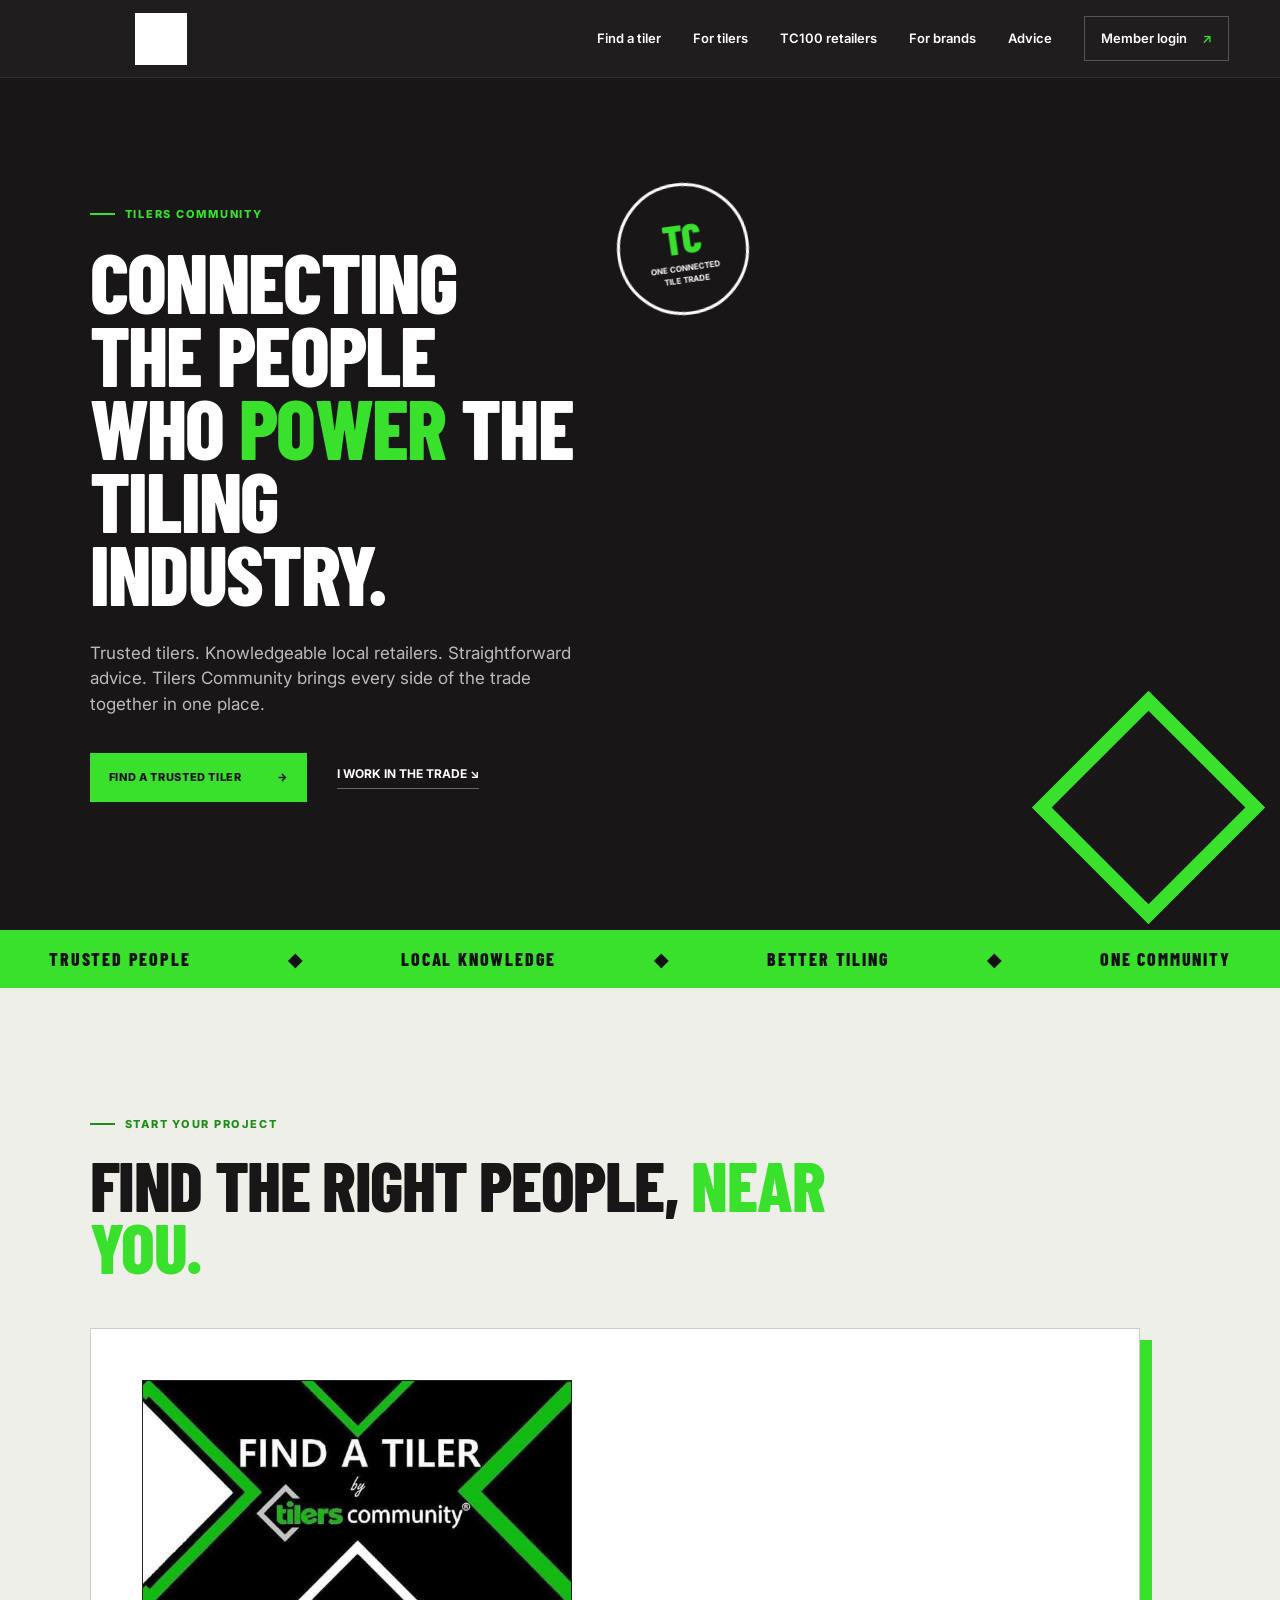
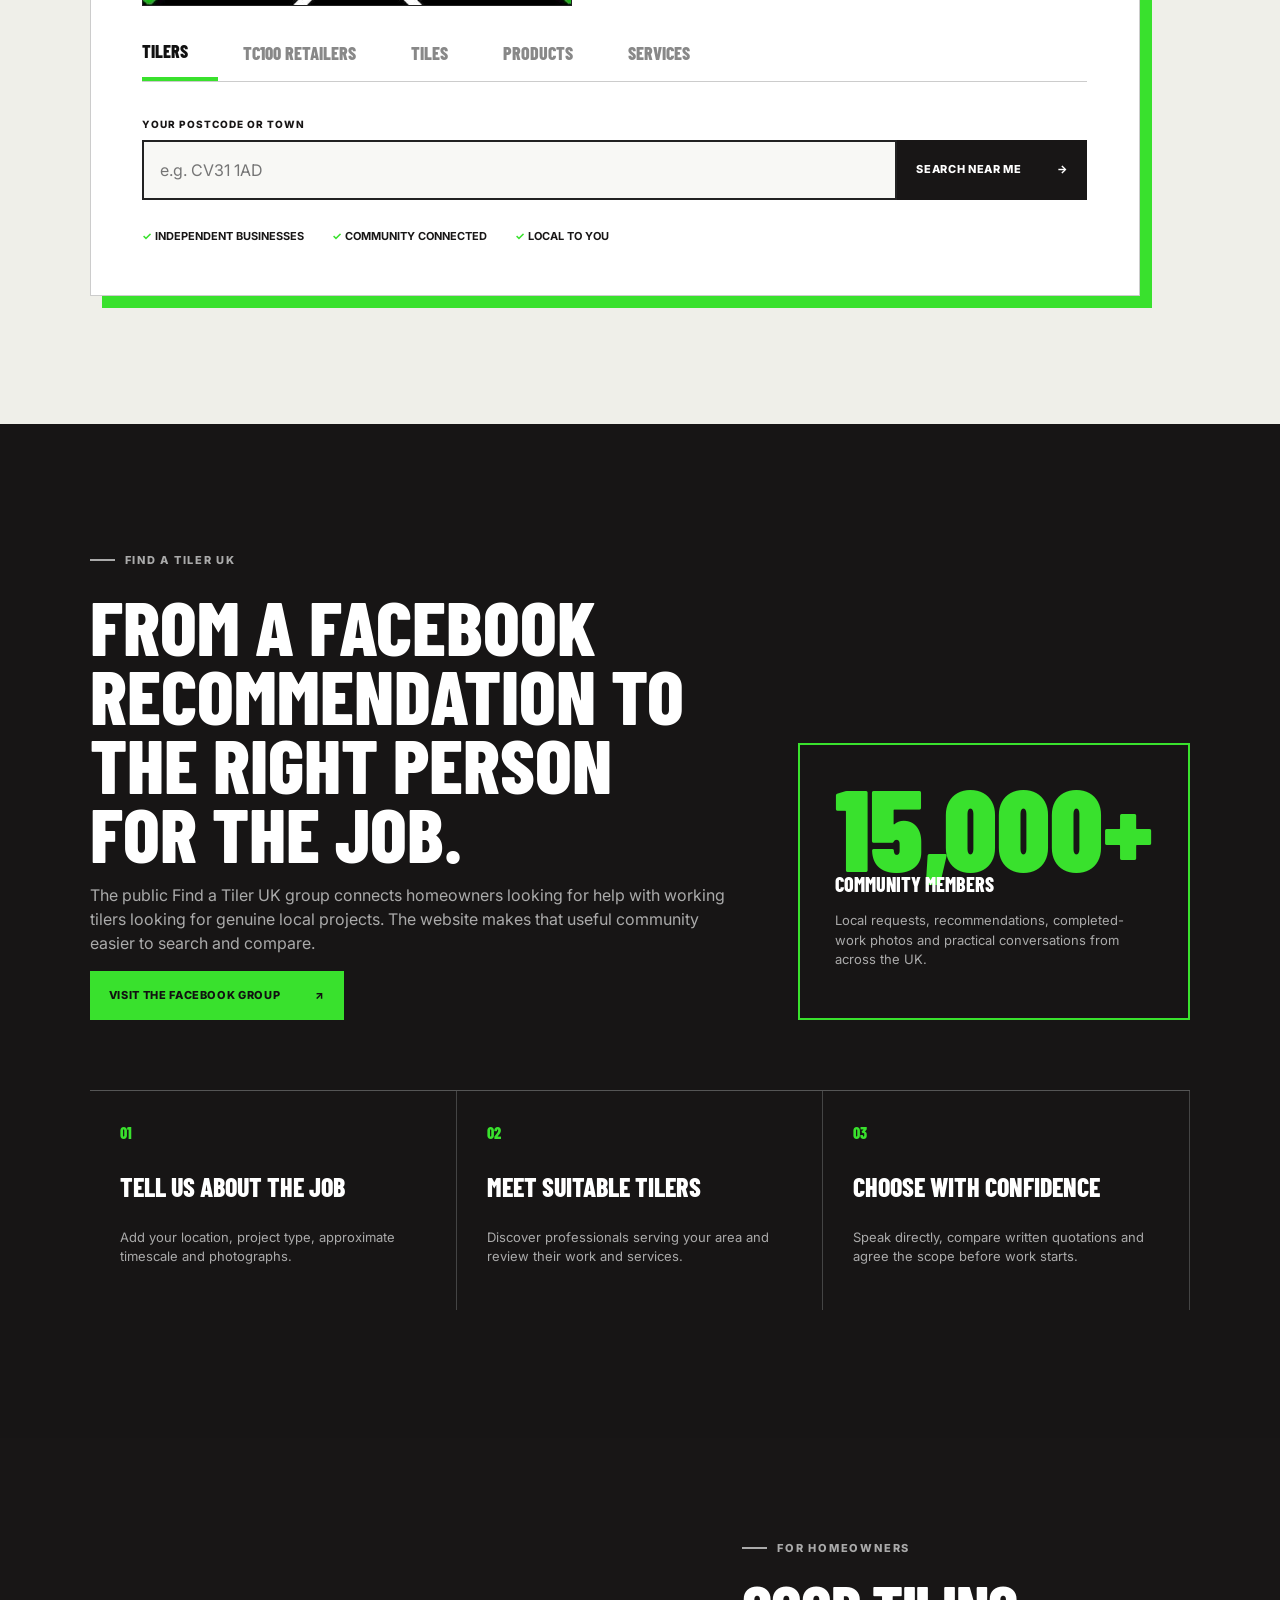
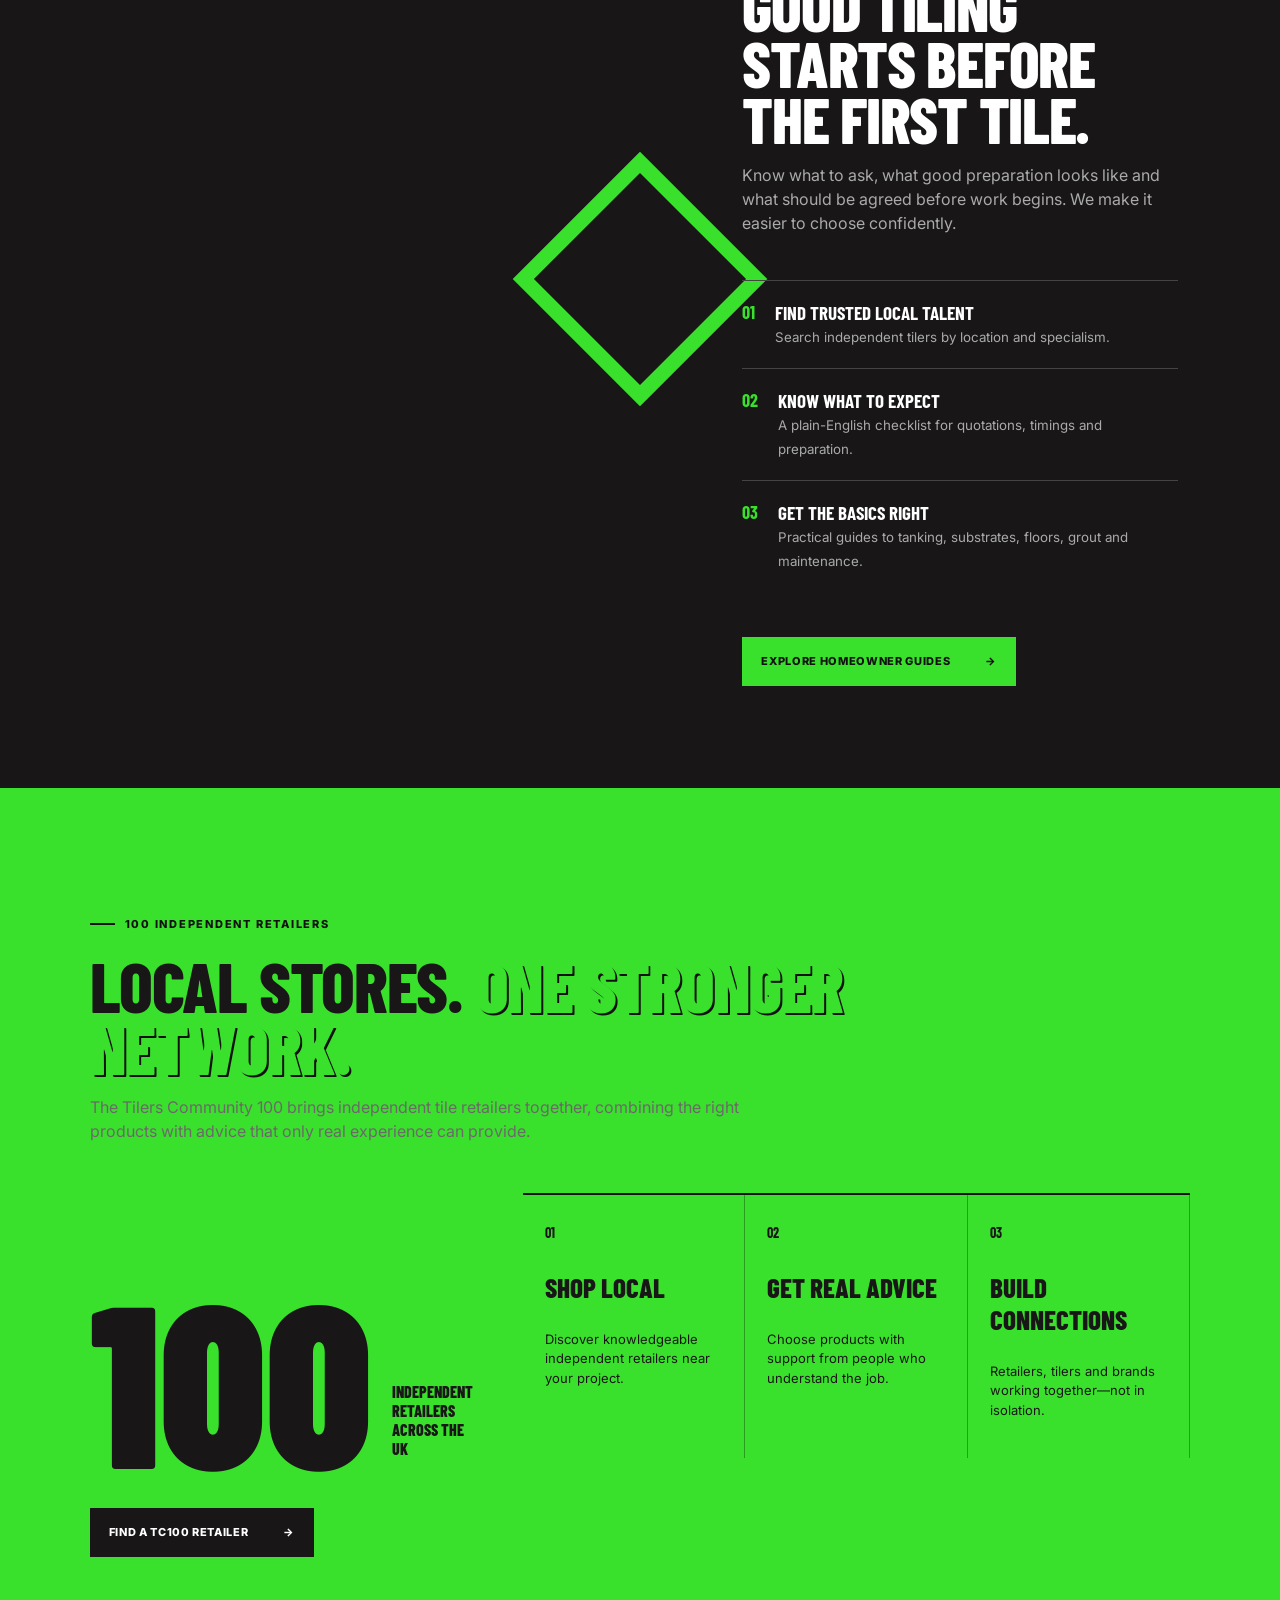
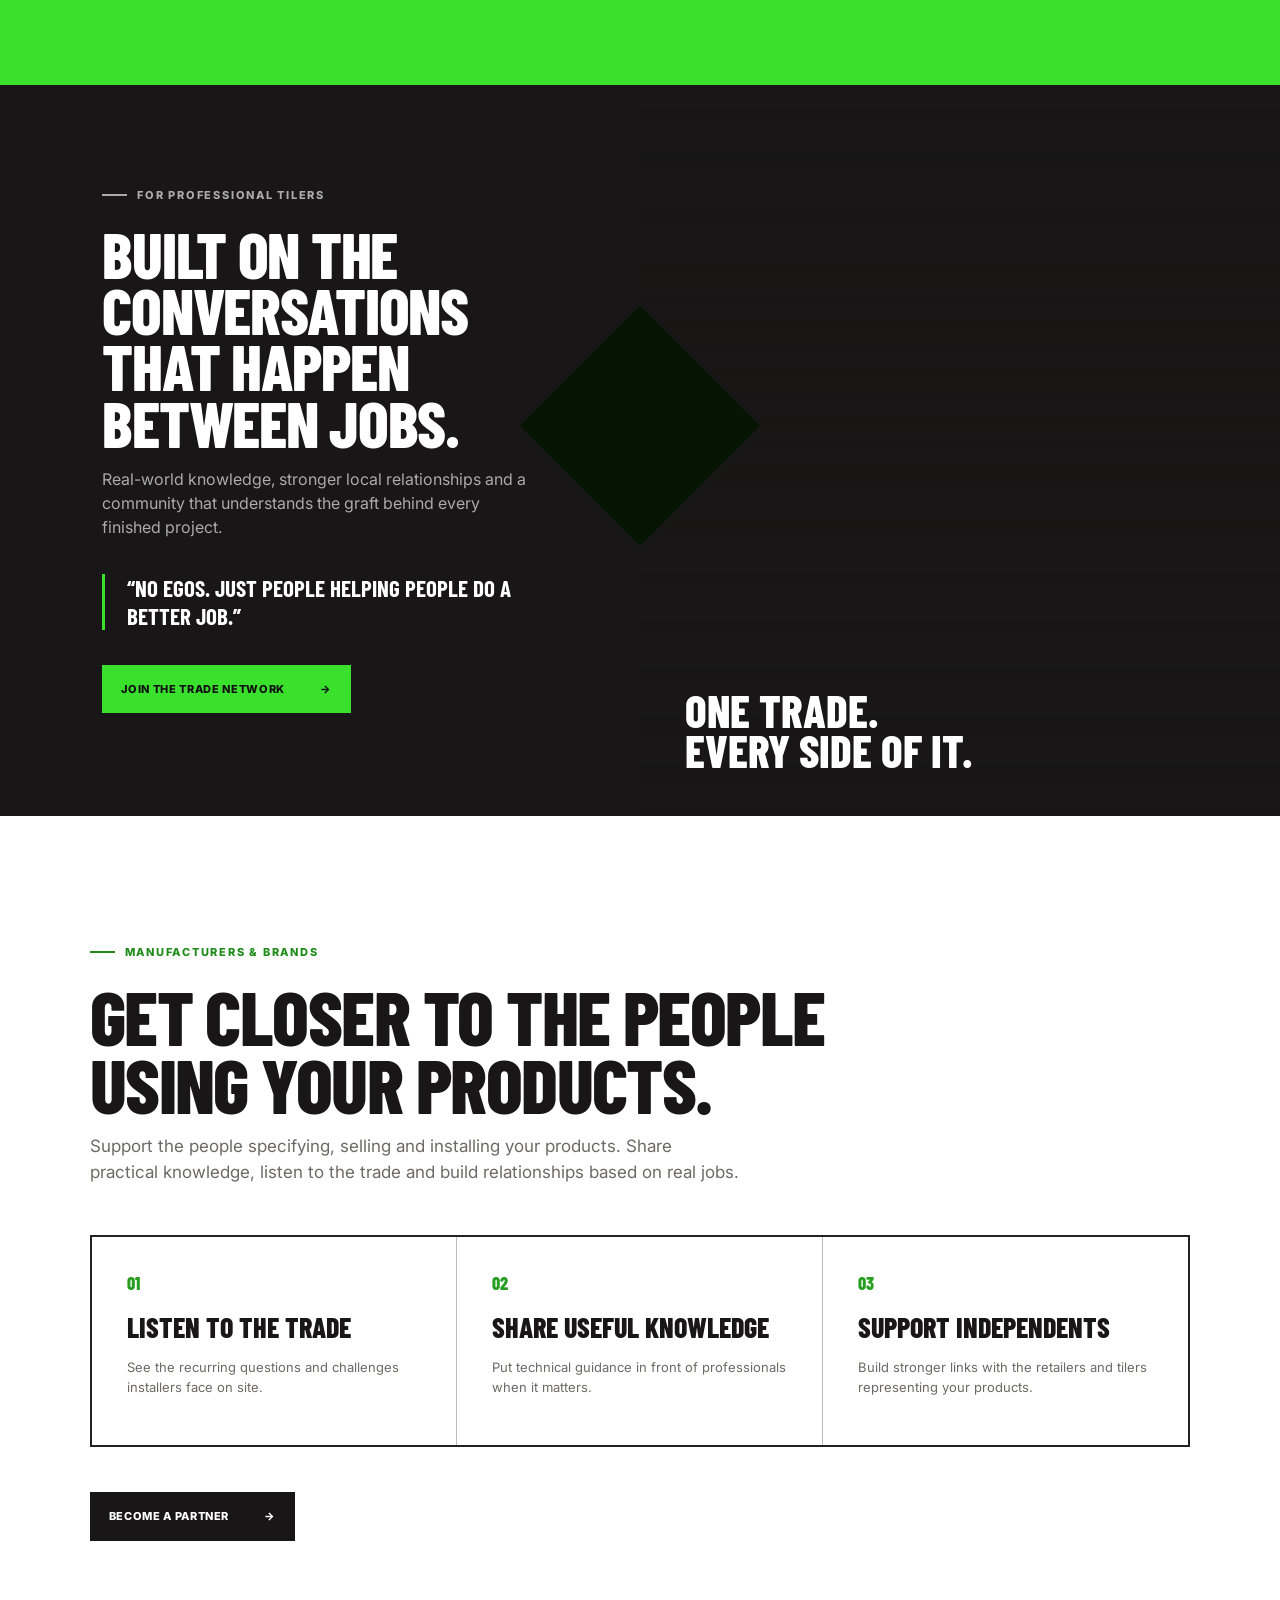
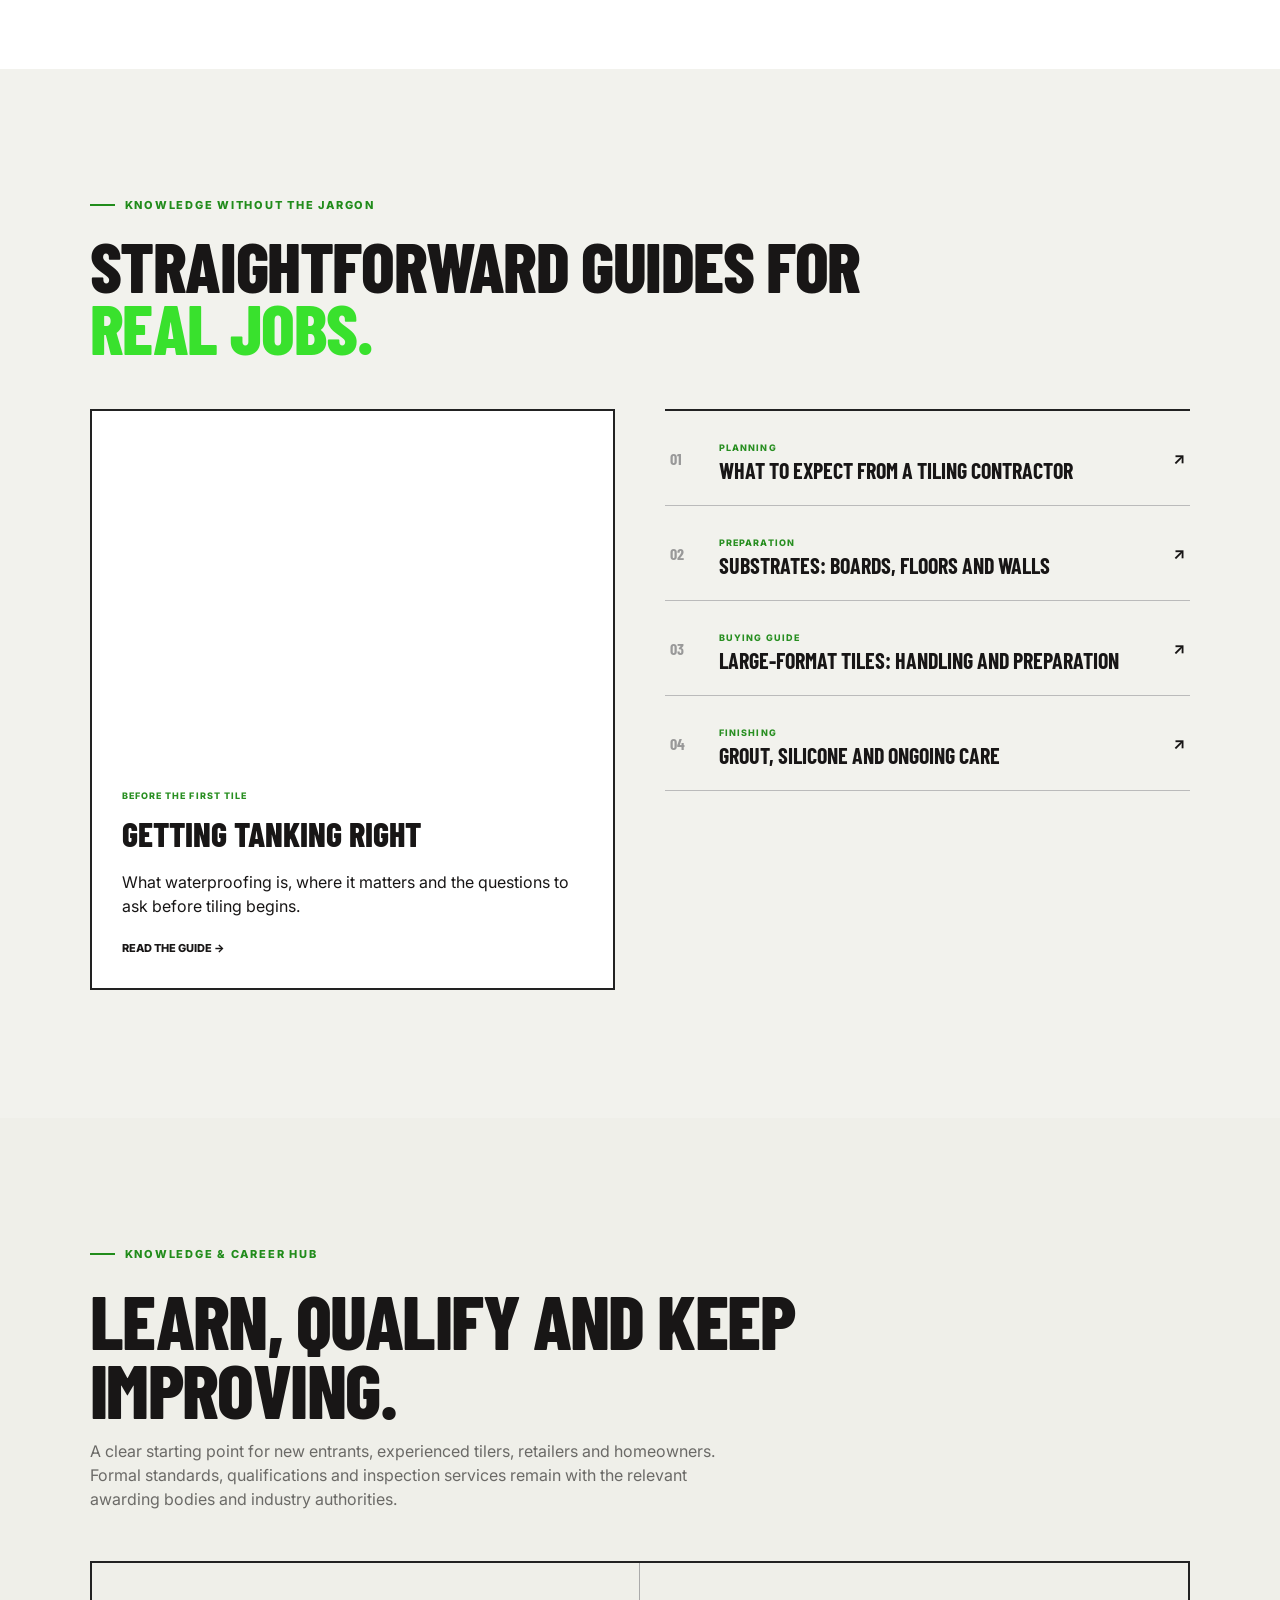
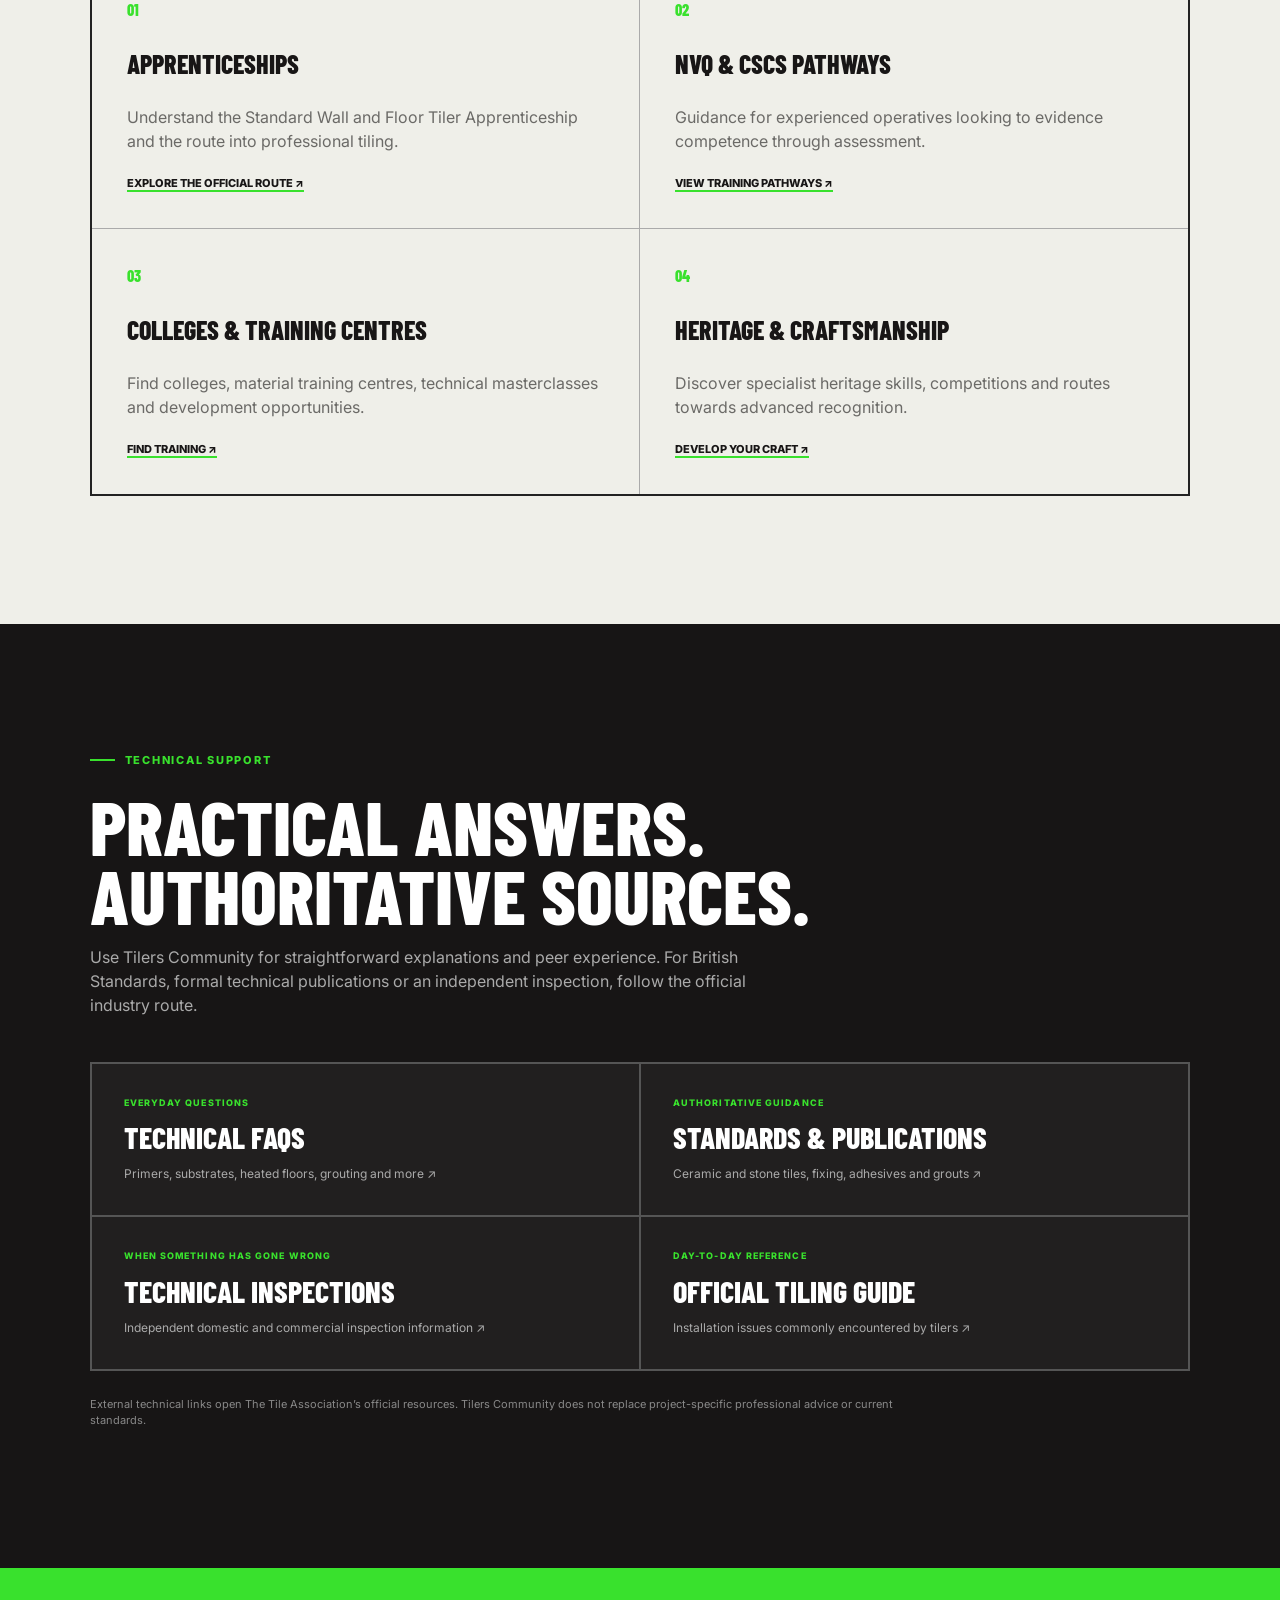
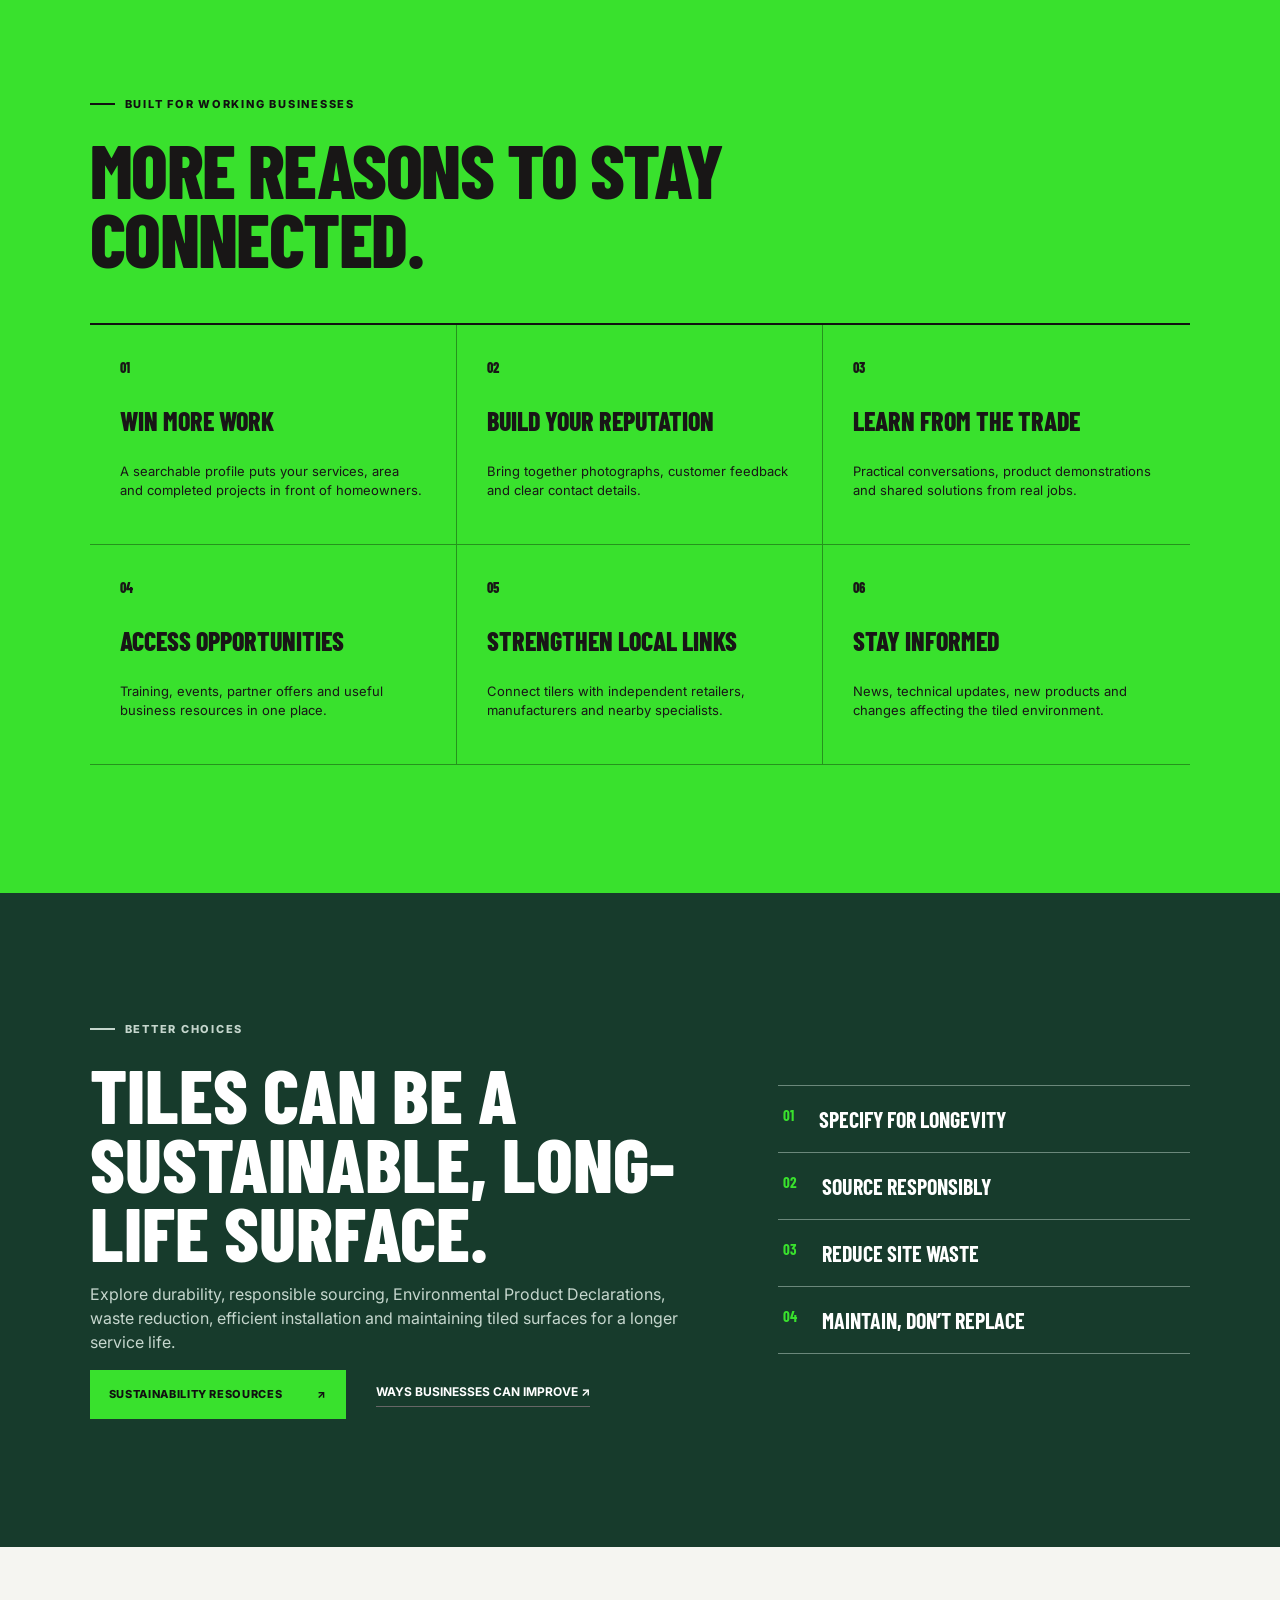
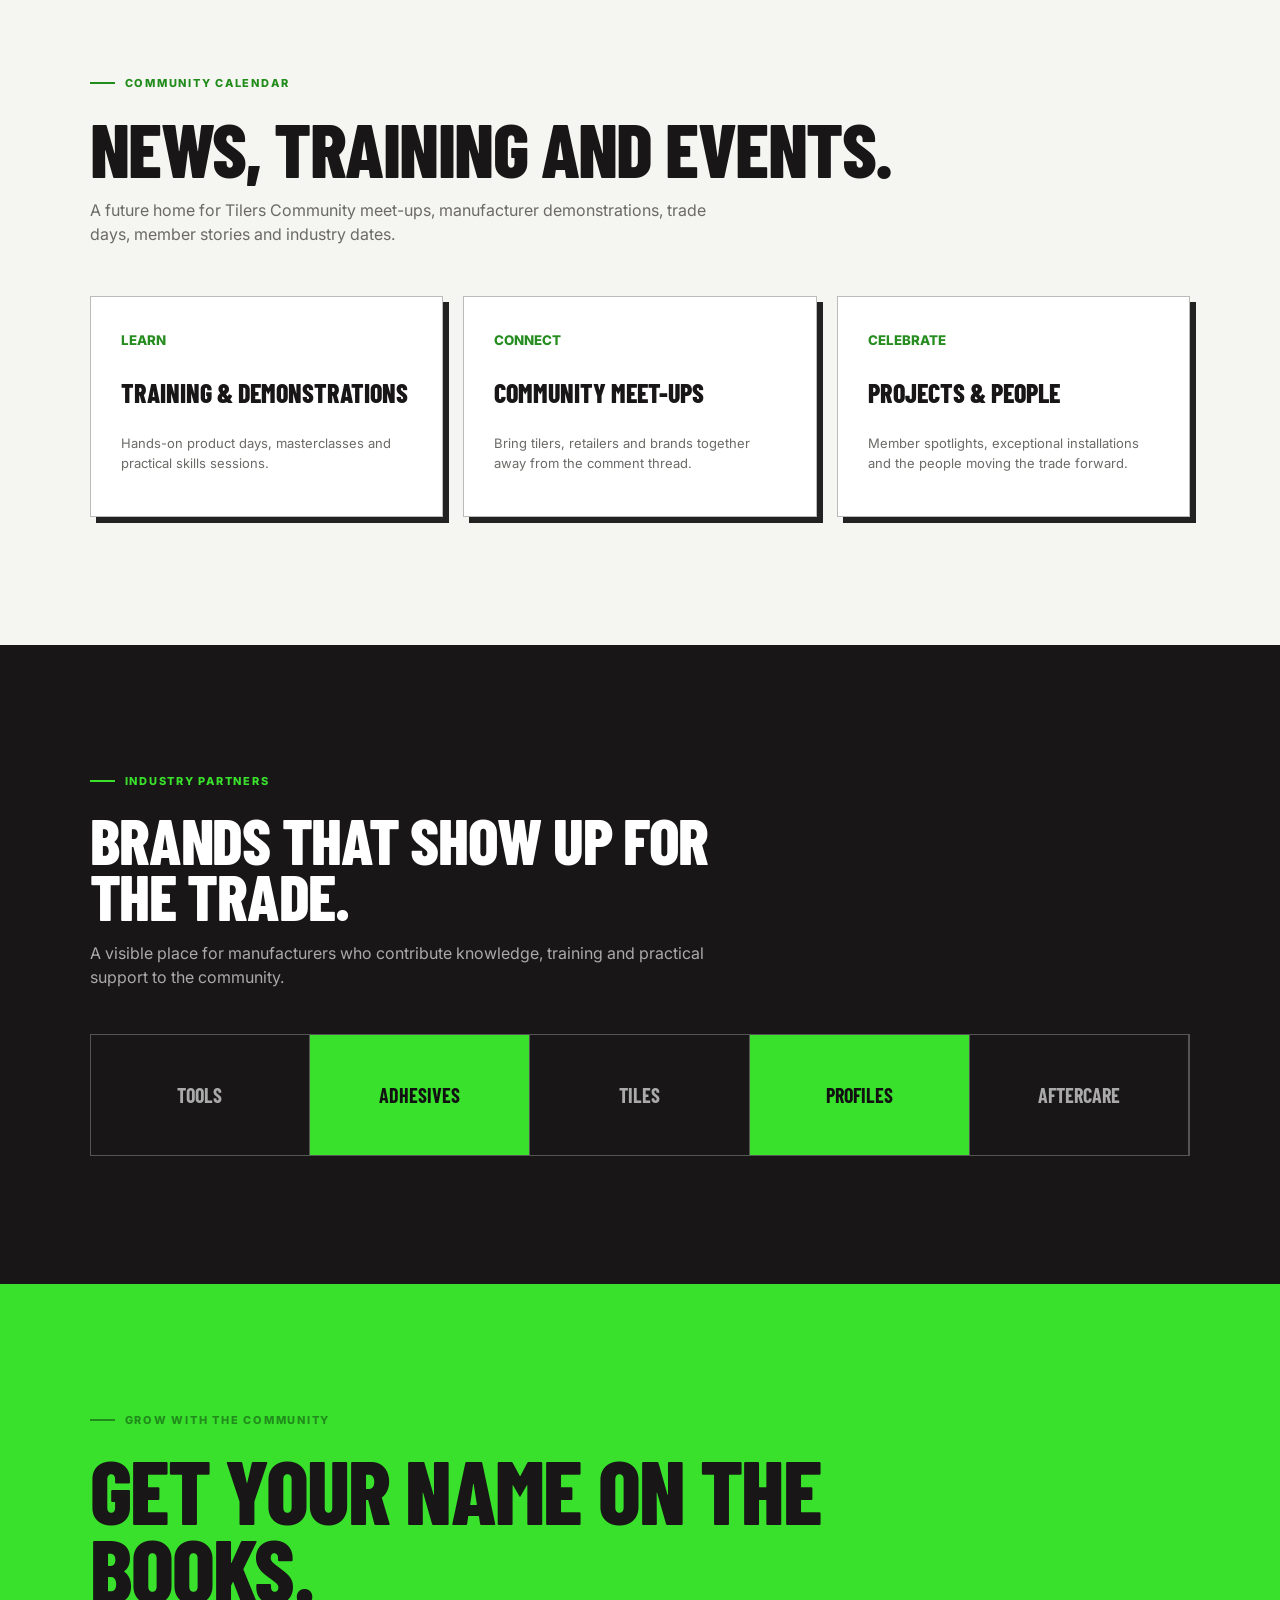
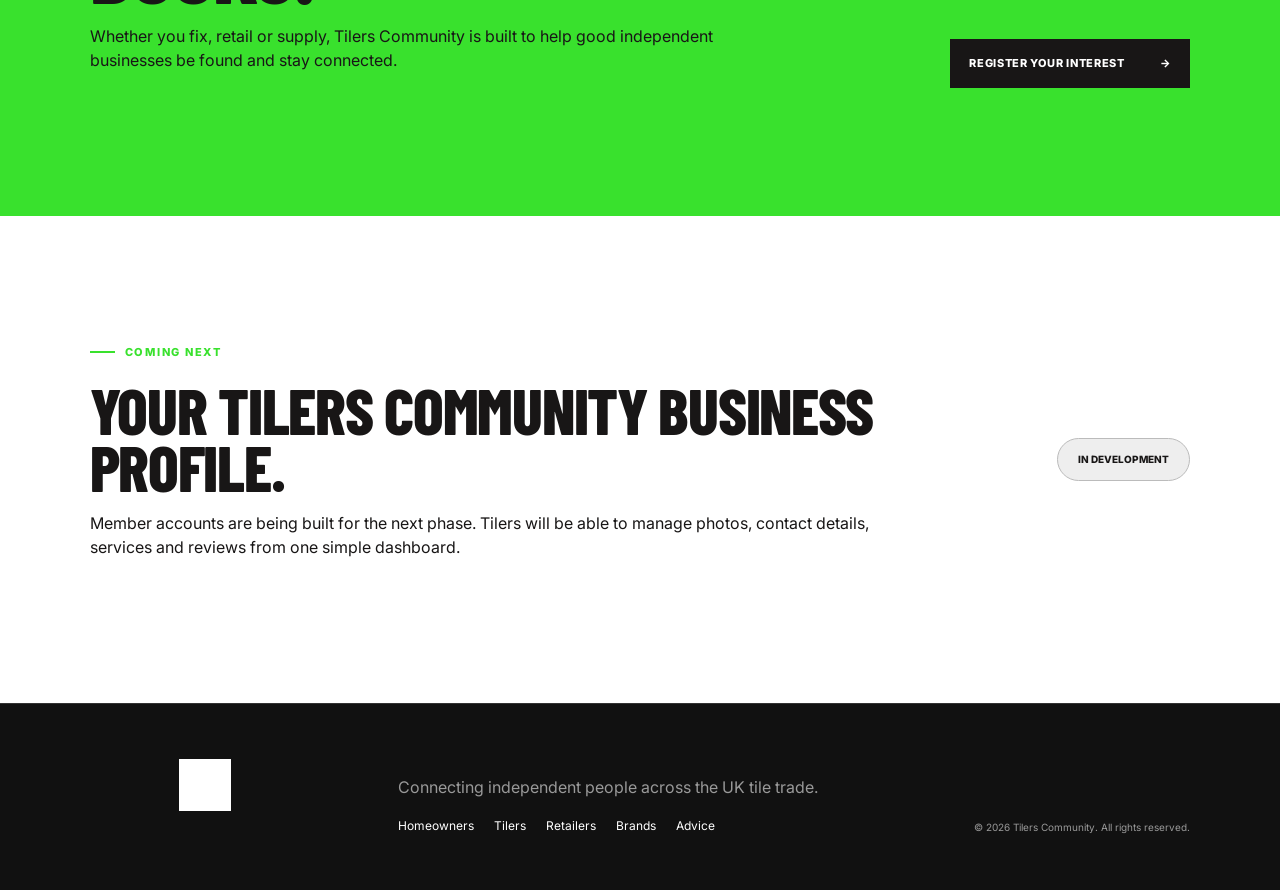
==== index.html @ f7d5403c "Expand site with community, directory and industry resource hubs" ====
<!doctype html>
<html lang="en">
<head>
  <meta charset="utf-8">
  <meta name="viewport" content="width=device-width,initial-scale=1">
  <meta name="description" content="TC100 connects homeowners with trusted independent tilers, local retailers and practical tiling guidance.">
  <title>Tilers Community | Find a Tiler & TC100</title>
  <link rel="preconnect" href="https://fonts.googleapis.com">
  <link rel="preconnect" href="https://fonts.gstatic.com" crossorigin>
  <link href="https://fonts.googleapis.com/css2?family=Barlow+Condensed:wght@600;700;800;900&family=Inter:wght@400;500;600;700&display=swap" rel="stylesheet">
  <link rel="stylesheet" href="styles.css">
</head>
<body>
  <header class="site-header">
    <a class="brand brand-image" href="#top" aria-label="Tilers Community home"><img src="assets/tilers-community-logo.jpeg" alt="Tilers Community"></a>
    <button class="menu-button" aria-expanded="false" aria-controls="main-nav"><span></span><span></span><span></span><b>Menu</b></button>
    <nav id="main-nav" class="main-nav" aria-label="Main navigation">
      <a href="#homeowners">Find a tiler</a><a href="#trade">For tilers</a><a href="#retailers">TC100 retailers</a><a href="#manufacturers">For brands</a><a href="#guides">Advice</a>
      <a class="nav-login" href="#coming-soon">Member login <span>↗</span></a>
    </nav>
  </header>

  <main id="top">
    <section class="hero">
      <div class="hero-grid">
        <div class="hero-copy reveal">
          <p class="eyebrow">Tilers Community</p>
          <h1>Connecting the people who <em>power</em> the tiling industry.</h1>
          <p class="hero-intro">Trusted tilers. Knowledgeable local retailers. Straightforward advice. Tilers Community brings every side of the trade together in one place.</p>
          <div class="button-row"><a class="button button-green" href="#find">Find a trusted tiler <span>→</span></a><a class="text-link" href="#trade">I work in the trade <span>↘</span></a></div>
        </div>
        <div class="hero-visual reveal">
          <div class="hero-photo" role="img" aria-label="Professional tiler working on a floor"></div>
          <div class="stat-stamp"><strong>TC</strong><span>One connected<br>tile trade</span></div>
          <div class="tile-mark" aria-hidden="true"></div>
        </div>
      </div>
      <div class="ticker" aria-hidden="true"><span>TRUSTED PEOPLE</span><i>◆</i><span>LOCAL KNOWLEDGE</span><i>◆</i><span>BETTER TILING</span><i>◆</i><span>ONE COMMUNITY</span></div>
    </section>

    <section id="find" class="finder section-pad">
      <div class="section-heading reveal"><p class="eyebrow dark">Start your project</p><h2>Find the right people, <em>near you.</em></h2></div>
      <div class="finder-card reveal">
        <img class="finder-identity" src="assets/find-a-tiler-logo.jpeg" alt="Find a Tiler by Tilers Community">
        <div class="finder-tabs" role="tablist"><button class="active" data-type="tiler" role="tab">Tilers</button><button data-type="retailer" role="tab">TC100 retailers</button><button data-type="tile" role="tab">Tiles</button><button data-type="product" role="tab">Products</button><button data-type="service" role="tab">Services</button></div>
        <form id="finder-form"><label for="postcode">Your postcode or town</label><div class="search-row"><input id="postcode" name="postcode" placeholder="e.g. CV31 1AD" required><button class="button button-dark" type="submit">Search near me <span>→</span></button></div><p id="search-message" class="form-message" aria-live="polite"></p></form>
        <div class="trust-points"><span>✓ Independent businesses</span><span>✓ Community connected</span><span>✓ Local to you</span></div>
      </div>
    </section>

    <section class="facebook-community section-pad">
      <div class="community-proof reveal"><div><p class="eyebrow">Find a Tiler UK</p><h2>From a Facebook recommendation to the right person for the job.</h2><p>The public Find a Tiler UK group connects homeowners looking for help with working tilers looking for genuine local projects. The website makes that useful community easier to search and compare.</p><a class="button button-green" href="https://www.facebook.com/groups/1502340233579741/" target="_blank" rel="noopener">Visit the Facebook group <span>↗</span></a></div><div class="community-number"><strong>15,000+</strong><span>community members</span><p>Local requests, recommendations, completed-work photos and practical conversations from across the UK.</p></div></div>
      <div class="how-it-works reveal"><article><b>01</b><h3>Tell us about the job</h3><p>Add your location, project type, approximate timescale and photographs.</p></article><article><b>02</b><h3>Meet suitable tilers</h3><p>Discover professionals serving your area and review their work and services.</p></article><article><b>03</b><h3>Choose with confidence</h3><p>Speak directly, compare written quotations and agree the scope before work starts.</p></article></div>
    </section>

    <section id="homeowners" class="split-section section-pad">
      <div class="image-panel homeowner-photo reveal"><div class="outlined-diamond"></div></div>
      <div class="content-panel reveal"><p class="eyebrow">For homeowners</p><h2>Good tiling starts before the first tile.</h2><p>Know what to ask, what good preparation looks like and what should be agreed before work begins. We make it easier to choose confidently.</p><ul class="feature-list"><li><span>01</span><div><strong>Find trusted local talent</strong><small>Search independent tilers by location and specialism.</small></div></li><li><span>02</span><div><strong>Know what to expect</strong><small>A plain-English checklist for quotations, timings and preparation.</small></div></li><li><span>03</span><div><strong>Get the basics right</strong><small>Practical guides to tanking, substrates, floors, grout and maintenance.</small></div></li></ul><a class="button button-green" href="#guides">Explore homeowner guides <span>→</span></a></div>
    </section>

    <section id="retailers" class="retailer-section section-pad">
      <div class="section-heading reveal"><p class="eyebrow dark">100 independent retailers</p><h2>Local stores. <em>One stronger network.</em></h2><p>The Tilers Community 100 brings independent tile retailers together, combining the right products with advice that only real experience can provide.</p></div>
      <div class="retailer-grid reveal"><div class="number-block"><strong>100</strong><span>independent retailers<br>across the UK</span></div><div class="benefits"><article><b>01</b><h3>Shop local</h3><p>Discover knowledgeable independent retailers near your project.</p></article><article><b>02</b><h3>Get real advice</h3><p>Choose products with support from people who understand the job.</p></article><article><b>03</b><h3>Build connections</h3><p>Retailers, tilers and brands working together—not in isolation.</p></article></div></div>
      <a class="button button-dark" href="#find">Find a TC100 retailer <span>→</span></a>
    </section>

    <section id="trade" class="trade-section section-pad">
      <div class="trade-copy reveal"><p class="eyebrow">For professional tilers</p><h2>Built on the conversations that happen between jobs.</h2><p>Real-world knowledge, stronger local relationships and a community that understands the graft behind every finished project.</p><blockquote>“No egos. Just people helping people do a better job.”</blockquote><a class="button button-green" href="#join">Join the trade network <span>→</span></a></div>
      <div class="trade-photo reveal"><div class="green-diamond"></div><div class="photo-label">One trade.<br>Every side of it.</div></div>
    </section>

    <section id="manufacturers" class="manufacturer-section section-pad">
      <div class="section-heading reveal"><p class="eyebrow dark">Manufacturers & brands</p><h2>Get closer to the people using your products.</h2><p>Support the people specifying, selling and installing your products. Share practical knowledge, listen to the trade and build relationships based on real jobs.</p></div>
      <div class="manufacturer-grid reveal"><article><span>01</span><h3>Listen to the trade</h3><p>See the recurring questions and challenges installers face on site.</p></article><article><span>02</span><h3>Share useful knowledge</h3><p>Put technical guidance in front of professionals when it matters.</p></article><article><span>03</span><h3>Support independents</h3><p>Build stronger links with the retailers and tilers representing your products.</p></article></div>
      <a class="button button-dark" href="#join">Become a partner <span>→</span></a>
    </section>

    <section id="guides" class="guides section-pad">
      <div class="section-heading reveal"><p class="eyebrow dark">Knowledge without the jargon</p><h2>Straightforward guides for <em>real jobs.</em></h2></div>
      <div class="guide-grid reveal">
        <article class="featured-guide"><div class="guide-image"></div><div class="guide-content"><small>Before the first tile</small><h3>Getting tanking right</h3><p>What waterproofing is, where it matters and the questions to ask before tiling begins.</p><a href="#guide-detail">Read the guide <span>→</span></a></div></article>
        <div class="guide-list"><a href="#guide-detail"><span>01</span><div><small>Planning</small><strong>What to expect from a tiling contractor</strong></div><b>↗</b></a><a href="#guide-detail"><span>02</span><div><small>Preparation</small><strong>Substrates: boards, floors and walls</strong></div><b>↗</b></a><a href="#guide-detail"><span>03</span><div><small>Buying guide</small><strong>Large-format tiles: handling and preparation</strong></div><b>↗</b></a><a href="#guide-detail"><span>04</span><div><small>Finishing</small><strong>Grout, silicone and ongoing care</strong></div><b>↗</b></a></div>
      </div>
    </section>

    <section id="knowledge" class="knowledge-hub section-pad">
      <div class="section-heading reveal"><p class="eyebrow dark">Knowledge & career hub</p><h2>Learn, qualify and keep improving.</h2><p>A clear starting point for new entrants, experienced tilers, retailers and homeowners. Formal standards, qualifications and inspection services remain with the relevant awarding bodies and industry authorities.</p></div>
      <div class="hub-grid reveal">
        <article><span>01</span><h3>Apprenticeships</h3><p>Understand the Standard Wall and Floor Tiler Apprenticeship and the route into professional tiling.</p><a href="https://www.tiles.org.uk/tiling-training/tile-retail-apprenticeship-scheme/" target="_blank" rel="noopener">Explore the official route ↗</a></article>
        <article><span>02</span><h3>NVQ & CSCS pathways</h3><p>Guidance for experienced operatives looking to evidence competence through assessment.</p><a href="https://www.tiles.org.uk/tiling-training/" target="_blank" rel="noopener">View training pathways ↗</a></article>
        <article><span>03</span><h3>Colleges & training centres</h3><p>Find colleges, material training centres, technical masterclasses and development opportunities.</p><a href="https://www.tiles.org.uk/tiling-training/" target="_blank" rel="noopener">Find training ↗</a></article>
        <article><span>04</span><h3>Heritage & craftsmanship</h3><p>Discover specialist heritage skills, competitions and routes towards advanced recognition.</p><a href="https://www.tiles.org.uk/tiling-training/" target="_blank" rel="noopener">Develop your craft ↗</a></article>
      </div>
    </section>

    <section id="technical" class="technical-hub section-pad">
      <div class="technical-intro reveal"><p class="eyebrow">Technical support</p><h2>Practical answers. Authoritative sources.</h2><p>Use Tilers Community for straightforward explanations and peer experience. For British Standards, formal technical publications or an independent inspection, follow the official industry route.</p></div>
      <div class="technical-grid reveal"><a href="https://www.tiles.org.uk/technical-support/frequently-asked-questions/" target="_blank" rel="noopener"><small>Everyday questions</small><strong>Technical FAQs</strong><span>Primers, substrates, heated floors, grouting and more ↗</span></a><a href="https://www.tiles.org.uk/technical-support/" target="_blank" rel="noopener"><small>Authoritative guidance</small><strong>Standards & publications</strong><span>Ceramic and stone tiles, fixing, adhesives and grouts ↗</span></a><a href="https://www.tiles.org.uk/technical-support/" target="_blank" rel="noopener"><small>When something has gone wrong</small><strong>Technical inspections</strong><span>Independent domestic and commercial inspection information ↗</span></a><a href="https://www.tiles.org.uk/tiling-guide/" target="_blank" rel="noopener"><small>Day-to-day reference</small><strong>Official tiling guide</strong><span>Installation issues commonly encountered by tilers ↗</span></a></div>
      <p class="source-note">External technical links open The Tile Association’s official resources. Tilers Community does not replace project-specific professional advice or current standards.</p>
    </section>

    <section id="membership" class="member-benefits section-pad">
      <div class="section-heading reveal"><p class="eyebrow dark">Built for working businesses</p><h2>More reasons to stay connected.</h2></div>
      <div class="benefit-grid reveal"><article><b>01</b><h3>Win more work</h3><p>A searchable profile puts your services, area and completed projects in front of homeowners.</p></article><article><b>02</b><h3>Build your reputation</h3><p>Bring together photographs, customer feedback and clear contact details.</p></article><article><b>03</b><h3>Learn from the trade</h3><p>Practical conversations, product demonstrations and shared solutions from real jobs.</p></article><article><b>04</b><h3>Access opportunities</h3><p>Training, events, partner offers and useful business resources in one place.</p></article><article><b>05</b><h3>Strengthen local links</h3><p>Connect tilers with independent retailers, manufacturers and nearby specialists.</p></article><article><b>06</b><h3>Stay informed</h3><p>News, technical updates, new products and changes affecting the tiled environment.</p></article></div>
    </section>

    <section id="sustainability" class="sustainability section-pad"><div class="reveal"><p class="eyebrow">Better choices</p><h2>Tiles can be a sustainable, long-life surface.</h2><p>Explore durability, responsible sourcing, Environmental Product Declarations, waste reduction, efficient installation and maintaining tiled surfaces for a longer service life.</p><div class="button-row"><a class="button button-green" href="https://www.tiles.org.uk/sustainability/" target="_blank" rel="noopener">Sustainability resources <span>↗</span></a><a class="text-link" href="https://www.tiles.org.uk/ways-to-be-more-sustainable/" target="_blank" rel="noopener">Ways businesses can improve ↗</a></div></div><div class="sustainability-points reveal"><span>01 <b>Specify for longevity</b></span><span>02 <b>Source responsibly</b></span><span>03 <b>Reduce site waste</b></span><span>04 <b>Maintain, don’t replace</b></span></div></section>

    <section id="news-events" class="news-events section-pad"><div class="section-heading reveal"><p class="eyebrow dark">Community calendar</p><h2>News, training and events.</h2><p>A future home for Tilers Community meet-ups, manufacturer demonstrations, trade days, member stories and industry dates.</p></div><div class="event-grid reveal"><article><small>Learn</small><h3>Training & demonstrations</h3><p>Hands-on product days, masterclasses and practical skills sessions.</p></article><article><small>Connect</small><h3>Community meet-ups</h3><p>Bring tilers, retailers and brands together away from the comment thread.</p></article><article><small>Celebrate</small><h3>Projects & people</h3><p>Member spotlights, exceptional installations and the people moving the trade forward.</p></article></div></section>

    <section class="brands section-pad"><p class="eyebrow">Industry partners</p><h2>Brands that show up for the trade.</h2><p class="brands-intro">A visible place for manufacturers who contribute knowledge, training and practical support to the community.</p><div class="brand-strip"><span>TOOLS</span><span>ADHESIVES</span><span>TILES</span><span>PROFILES</span><span>AFTERCARE</span></div></section>

    <section id="join" class="join-section section-pad"><div><p class="eyebrow dark">Grow with the community</p><h2>Get your name on the books.</h2><p>Whether you fix, retail or supply, Tilers Community is built to help good independent businesses be found and stay connected.</p></div><a class="button button-dark" href="mailto:hello@tilerscommunity.co.uk?subject=Tilers Community membership enquiry">Register your interest <span>→</span></a></section>

    <section id="coming-soon" class="future-section section-pad"><div><p class="eyebrow">Coming next</p><h2>Your Tilers Community business profile.</h2><p>Member accounts are being built for the next phase. Tilers will be able to manage photos, contact details, services and reviews from one simple dashboard.</p></div><span class="status-pill">In development</span></section>
  </main>

  <footer><a class="brand brand-image footer-brand" href="#top"><img src="assets/tilers-community-logo.jpeg" alt="Tilers Community"></a><div><p>Connecting independent people across the UK tile trade.</p><nav><a href="#homeowners">Homeowners</a><a href="#trade">Tilers</a><a href="#retailers">Retailers</a><a href="#manufacturers">Brands</a><a href="#guides">Advice</a></nav></div><small>© <span id="year"></span> Tilers Community. All rights reserved.</small></footer>
  <script src="script.js"></script>
</body>
</html>
---- styles.css ----
:root{--green:#39e12d;--ink:#181616;--paper:#f5f5f1;--white:#fff;--grey:#d9d9d3;--muted:#6b6a67;--display:'Barlow Condensed',Impact,sans-serif;--body:'Inter',Arial,sans-serif}*{box-sizing:border-box}html{scroll-behavior:smooth}body{margin:0;background:var(--paper);color:var(--ink);font-family:var(--body);line-height:1.5}a{color:inherit;text-decoration:none}button,input{font:inherit}.site-header{position:sticky;top:0;z-index:50;height:78px;padding:0 clamp(20px,4vw,64px);background:rgba(24,22,22,.97);color:#fff;display:flex;align-items:center;justify-content:space-between;border-bottom:1px solid #333}.brand{position:relative;width:114px;height:45px;display:flex;align-items:center;font-family:var(--display);font-size:30px;font-weight:800;line-height:1}.brand span{color:#fff}.brand strong{color:var(--green);font-size:36px}.brand small{position:absolute;bottom:0;left:2px;font:600 7px var(--body);letter-spacing:.16em;text-transform:uppercase;color:#aaa}.main-nav{display:flex;align-items:center;gap:clamp(18px,2.5vw,40px);font-size:13px;font-weight:600}.main-nav a:not(.nav-login):hover{color:var(--green)}.nav-login{padding:12px 16px;border:1px solid #555}.nav-login span{color:var(--green);margin-left:12px}.menu-button{display:none;background:none;border:0;color:#fff}.hero{background:var(--ink);color:#fff;overflow:hidden}.hero-grid{max-width:1400px;margin:auto;display:grid;grid-template-columns:1.05fr .95fr;min-height:720px}.hero-copy{padding:clamp(80px,10vw,145px) clamp(30px,7vw,110px)}.eyebrow{margin:0 0 22px;color:var(--green);text-transform:uppercase;letter-spacing:.16em;font-size:11px;font-weight:800}.eyebrow:before{content:'';display:inline-block;width:25px;height:2px;background:currentColor;margin:0 10px 3px 0}.eyebrow.dark{color:#218c1b}.hero h1,.section-heading h2,.content-panel h2,.trade-copy h2,.brands h2,.join-section h2,.future-section h2{font:800 clamp(48px,6.5vw,94px)/.88 var(--display);text-transform:uppercase;letter-spacing:-.02em;margin:0}.hero h1 em,.section-heading h2 em{font-style:normal;color:var(--green)}.hero-intro{max-width:590px;color:#bbb;font-size:17px;margin:30px 0 36px}.button-row{display:flex;align-items:center;gap:30px;flex-wrap:wrap}.button{display:inline-flex;justify-content:space-between;align-items:center;gap:35px;border:0;padding:16px 19px;text-transform:uppercase;letter-spacing:.06em;font-size:11px;font-weight:800;cursor:pointer;transition:.2s}.button-green{background:var(--green);color:#111}.button-dark{background:var(--ink);color:#fff}.button:hover{transform:translateY(-2px);box-shadow:0 8px 0 rgba(0,0,0,.18)}.text-link{font-size:12px;text-transform:uppercase;font-weight:700;border-bottom:1px solid #666;padding-bottom:5px}.hero-visual{position:relative;min-height:600px}.hero-photo{position:absolute;inset:60px 0 0;background:linear-gradient(180deg,transparent 60%,rgba(24,22,22,.9)),url('https://images.unsplash.com/photo-1600607687939-ce8a6c25118c?auto=format&fit=crop&w=1100&q=85') center/cover}.stat-stamp{position:absolute;left:-55px;top:105px;width:132px;height:132px;border:3px solid #fff;border-radius:50%;background:var(--ink);display:flex;flex-direction:column;justify-content:center;align-items:center;transform:rotate(-8deg);z-index:2}.stat-stamp strong{font:800 42px var(--display);color:var(--green)}.stat-stamp span{text-align:center;text-transform:uppercase;font-size:8px;font-weight:700}.tile-mark{position:absolute;width:165px;height:165px;border:14px solid var(--green);transform:rotate(45deg);right:8%;bottom:40px}.ticker{display:flex;justify-content:space-around;gap:35px;white-space:nowrap;padding:18px;background:var(--green);color:#111;font:800 18px var(--display);letter-spacing:.1em;overflow:hidden}.ticker i{font-style:normal}.section-pad{padding:clamp(75px,10vw,140px) clamp(22px,7vw,100px)}.finder{background:#efefe9}.section-heading{max-width:850px;margin-bottom:50px}.section-heading h2{font-size:clamp(44px,5.5vw,76px)}.section-heading p:last-child{max-width:650px;color:var(--muted)}.finder-card{max-width:1050px;background:#fff;border:1px solid #ccc;box-shadow:12px 12px 0 var(--green);padding:clamp(22px,4vw,55px)}.finder-tabs{display:flex;border-bottom:1px solid #ccc;margin-bottom:35px}.finder-tabs button{background:none;border:0;padding:0 30px 15px 0;margin-right:25px;text-transform:uppercase;font:800 18px var(--display);cursor:pointer;color:#888}.finder-tabs button.active{color:#111;border-bottom:4px solid var(--green)}#finder-form label{display:block;text-transform:uppercase;font-size:10px;font-weight:800;letter-spacing:.1em;margin-bottom:8px}.search-row{display:grid;grid-template-columns:1fr auto}.search-row input{min-width:0;border:2px solid #222;padding:16px;background:#f8f8f5}.form-message{margin:12px 0 0;font-size:13px;font-weight:600}.trust-points{display:flex;gap:28px;flex-wrap:wrap;margin-top:28px;font-size:11px;text-transform:uppercase;font-weight:700}.trust-points span:First-letter{color:var(--green)}.split-section{display:grid;grid-template-columns:1fr 1fr;background:var(--ink);color:#fff;padding:0}.image-panel{min-height:820px;position:relative}.homeowner-photo{background:url('https://images.unsplash.com/photo-1600566753086-00f18fb6b3ea?auto=format&fit=crop&w=1200&q=85') center/cover}.outlined-diamond{position:absolute;width:180px;height:180px;border:15px solid var(--green);transform:rotate(45deg);right:-90px;top:37%}.content-panel{padding:clamp(60px,8vw,120px);position:relative}.content-panel h2,.trade-copy h2{font-size:clamp(48px,5vw,72px)}.content-panel>p{color:#aaa;max-width:560px}.feature-list{list-style:none;padding:20px 0;margin:25px 0}.feature-list li{display:flex;gap:20px;border-top:1px solid #444;padding:20px 0}.feature-list li>span{font:700 18px var(--display);color:var(--green)}.feature-list strong{display:block;text-transform:uppercase;font:700 19px var(--display)}.feature-list small{color:#aaa}.retailer-section{background:var(--green)}.retailer-section .eyebrow{color:#111}.retailer-section .eyebrow:before{background:#111}.retailer-section em{color:#fff;text-shadow:2px 2px #111}.retailer-grid{display:grid;grid-template-columns:.7fr 1.3fr;gap:50px;margin:50px 0}.number-block{display:flex;align-items:flex-end;gap:20px}.number-block strong{font:900 clamp(110px,18vw,240px)/.7 var(--display)}.number-block span{font:800 16px var(--display);text-transform:uppercase}.benefits{display:grid;grid-template-columns:repeat(3,1fr);border-top:2px solid #111}.benefits article{padding:25px 22px;border-right:1px solid rgba(0,0,0,.3)}.benefits b{font:700 14px var(--display)}.benefits h3{font:800 27px var(--display);text-transform:uppercase}.benefits p{font-size:13px}.trade-section{background:var(--ink);color:#fff;display:grid;grid-template-columns:1fr 1fr;padding:0}.trade-copy{padding:clamp(75px,8vw,125px)}.trade-copy>p{color:#aaa}.trade-copy blockquote{border-left:3px solid var(--green);padding-left:22px;margin:35px 0;font:700 23px var(--display);text-transform:uppercase}.trade-photo{min-height:720px;position:relative;background:linear-gradient(0deg,rgba(24,22,22,.65),transparent),url('https://images.unsplash.com/photo-1581858726788-75bc0f6a952d?auto=format&fit=crop&w=1200&q=85') center/cover}.green-diamond{position:absolute;width:170px;height:170px;background:var(--green);transform:rotate(45deg);left:-85px;top:35%;mix-blend-mode:multiply}.photo-label{position:absolute;bottom:45px;left:45px;text-transform:uppercase;font:800 45px/.9 var(--display)}.guides{background:#f2f2ed}.guide-grid{display:grid;grid-template-columns:1fr 1fr;gap:50px}.featured-guide{border:2px solid #222;background:#fff}.guide-image{height:340px;background:url('https://images.unsplash.com/photo-1562259949-e8e7689d7828?auto=format&fit=crop&w=1000&q=85') center/cover}.guide-content{padding:30px}.guide-content small,.guide-list small{text-transform:uppercase;color:#288f21;font-size:9px;font-weight:800;letter-spacing:.12em}.guide-content h3{font:800 34px var(--display);text-transform:uppercase;margin:8px 0}.guide-content a{font-size:11px;text-transform:uppercase;font-weight:800}.guide-list{border-top:2px solid #222}.guide-list a{display:grid;grid-template-columns:35px 1fr auto;gap:14px;align-items:center;padding:22px 5px;border-bottom:1px solid #bbb;transition:.2s}.guide-list a:hover{padding-left:14px;background:#fff}.guide-list span{font:700 16px var(--display);color:#999}.guide-list strong{display:block;font:700 22px var(--display);text-transform:uppercase}.brands{background:var(--ink);color:#fff}.brands h2{font-size:clamp(45px,5vw,70px);max-width:700px}.brand-strip{display:grid;grid-template-columns:repeat(5,1fr);margin-top:45px;border:1px solid #555}.brand-strip span{min-height:120px;display:flex;align-items:center;justify-content:center;border-right:1px solid #555;font:700 20px var(--display);color:#aaa}.brand-strip span:nth-child(even){background:var(--green);color:#111}.join-section{background:var(--green);display:flex;align-items:flex-end;justify-content:space-between;gap:40px}.join-section>div{max-width:770px}.join-section h2{font-size:clamp(58px,7vw,100px)}.join-section p{max-width:650px}.future-section{background:#fff;display:flex;justify-content:space-between;gap:40px;align-items:center}.future-section>div{max-width:800px}.future-section h2{font-size:clamp(42px,5vw,70px)}.status-pill{background:#eee;border:1px solid #bbb;border-radius:99px;padding:13px 20px;text-transform:uppercase;font-size:10px;font-weight:800;white-space:nowrap}footer{background:#111;color:#999;padding:55px clamp(22px,7vw,100px);display:grid;grid-template-columns:.5fr 1fr auto;gap:40px;align-items:end;border-top:1px solid #333}.footer-brand{align-self:start}footer nav{display:flex;gap:20px;flex-wrap:wrap;margin-top:18px;color:#fff;font-size:12px}footer>small{font-size:10px}.reveal{opacity:0;transform:translateY(25px);transition:opacity .7s,transform .7s}.reveal.visible{opacity:1;transform:none}
@media(max-width:900px){.main-nav{display:none;position:absolute;top:78px;left:0;right:0;background:#181616;padding:25px;flex-direction:column;align-items:stretch;border-top:1px solid #444}.main-nav.open{display:flex}.menu-button{display:flex;align-items:center;gap:5px}.menu-button span{display:none}.menu-button b{text-transform:uppercase;font-size:11px}.hero-grid,.split-section,.trade-section,.guide-grid{grid-template-columns:1fr}.hero-grid{min-height:auto}.hero-copy{padding:80px 24px 50px}.hero-visual{min-height:500px}.stat-stamp{left:25px}.outlined-diamond{right:30px;top:auto;bottom:-80px}.image-panel{min-height:520px}.retailer-grid{grid-template-columns:1fr}.benefits{grid-template-columns:1fr}.benefits article{border-right:0;border-bottom:1px solid rgba(0,0,0,.25)}.trade-photo{min-height:550px}.green-diamond{left:35px}.brand-strip{grid-template-columns:1fr 1fr}.brand-strip span{border-bottom:1px solid #555}.join-section,.future-section{align-items:flex-start;flex-direction:column}footer{grid-template-columns:1fr}}
@media(max-width:560px){.site-header{height:68px}.main-nav{top:68px}.hero h1{font-size:54px}.hero-photo{inset:0}.hero-visual{min-height:430px}.stat-stamp{width:105px;height:105px;top:25px}.tile-mark{width:115px;height:115px;border-width:10px}.ticker{justify-content:flex-start}.section-pad{padding:75px 20px}.search-row{grid-template-columns:1fr}.search-row .button{width:100%}.trust-points{flex-direction:column;gap:10px}.content-panel,.trade-copy{padding:75px 22px}.image-panel{min-height:400px}.retailer-grid{gap:25px}.number-block strong{font-size:140px}.number-block span{font-size:12px}.guide-image{height:250px}.guide-list strong{font-size:18px}.photo-label{left:22px;font-size:38px}.brand-strip span{min-height:90px}.brand-strip{grid-template-columns:1fr 1fr}footer{padding:45px 22px}}
@media(prefers-reduced-motion:reduce){html{scroll-behavior:auto}.reveal{opacity:1;transform:none;transition:none}.button{transition:none}}

/* Tilers Community identity and expanded stakeholder content */
.brand-image{width:220px;height:52px;overflow:hidden}
.brand-image img{width:100%;height:100%;object-fit:contain;filter:brightness(0) invert(1)}
.finder-identity{display:block;width:min(100%,430px);height:auto;margin:0 0 34px;background:#111;border:1px solid #222}
.manufacturer-section{background:#fff}
.manufacturer-section .section-heading h2{font-size:clamp(48px,6vw,82px)}
.manufacturer-section .section-heading>p:last-child{font-size:17px}
.manufacturer-grid{display:grid;grid-template-columns:repeat(3,1fr);border:2px solid #222;margin:45px 0}
.manufacturer-grid article{padding:35px;border-right:1px solid #bbb}
.manufacturer-grid article:last-child{border-right:0}
.manufacturer-grid span{font:800 18px var(--display);color:#279e20}
.manufacturer-grid h3{font:800 28px var(--display);text-transform:uppercase;margin:14px 0}
.manufacturer-grid p{font-size:13px;color:var(--muted)}
.brands-intro{max-width:620px;color:#aaa}
.footer-brand{width:230px}
@media(max-width:900px){.manufacturer-grid{grid-template-columns:1fr}.manufacturer-grid article{border-right:0;border-bottom:1px solid #bbb}.manufacturer-grid article:last-child{border-bottom:0}}
@media(max-width:560px){.brand-image{width:175px;height:42px}.finder-identity{margin-bottom:24px}}

/* Expanded community, directory, learning and technical content */
.finder-tabs{overflow-x:auto;scrollbar-width:thin}.finder-tabs button{white-space:nowrap}
.facebook-community{background:#171515;color:#fff}.community-proof{display:grid;grid-template-columns:1.3fr .7fr;gap:70px;align-items:end}.community-proof h2,.knowledge-hub h2,.technical-hub h2,.member-benefits h2,.sustainability h2,.news-events h2{font:800 clamp(46px,6vw,82px)/.9 var(--display);text-transform:uppercase;margin:0}.community-proof>div:first-child>p{color:#aaa;max-width:720px}.community-number{border:2px solid var(--green);padding:35px}.community-number strong{display:block;color:var(--green);font:900 clamp(65px,9vw,120px)/.8 var(--display)}.community-number span{text-transform:uppercase;font:800 20px var(--display)}.community-number p{color:#aaa;font-size:13px}.how-it-works{display:grid;grid-template-columns:repeat(3,1fr);margin-top:70px;border-top:1px solid #555}.how-it-works article{padding:30px;border-right:1px solid #444}.how-it-works b,.hub-grid span{color:var(--green);font:800 16px var(--display)}.how-it-works h3,.hub-grid h3,.benefit-grid h3,.event-grid h3{font:800 26px var(--display);text-transform:uppercase}.how-it-works p{color:#aaa;font-size:13px}
.knowledge-hub{background:#efefe9}.knowledge-hub .section-heading{max-width:1000px}.hub-grid{display:grid;grid-template-columns:repeat(2,1fr);border:2px solid #222}.hub-grid article{padding:35px;border-right:1px solid #aaa;border-bottom:1px solid #aaa}.hub-grid article:nth-child(2n){border-right:0}.hub-grid article:nth-last-child(-n+2){border-bottom:0}.hub-grid p{color:var(--muted)}.hub-grid a{font-size:11px;text-transform:uppercase;font-weight:800;border-bottom:2px solid var(--green)}
.technical-hub{background:#171515;color:#fff}.technical-intro{max-width:900px}.technical-intro>p:last-child{max-width:700px;color:#aaa}.technical-grid{display:grid;grid-template-columns:repeat(2,1fr);gap:2px;background:#555;margin-top:45px;border:2px solid #555}.technical-grid a{background:#211f1f;padding:32px;display:flex;flex-direction:column;transition:.2s}.technical-grid a:hover{background:var(--green);color:#111}.technical-grid small{text-transform:uppercase;color:var(--green);font-size:9px;font-weight:800;letter-spacing:.12em}.technical-grid a:hover small{color:#111}.technical-grid strong{font:800 30px var(--display);text-transform:uppercase;margin:10px 0}.technical-grid span{font-size:12px;color:#aaa}.technical-grid a:hover span{color:#111}.source-note{font-size:11px;color:#888;max-width:850px;margin-top:25px}
.member-benefits{background:var(--green)}.member-benefits .eyebrow{color:#111}.member-benefits .eyebrow:before{background:#111}.benefit-grid{display:grid;grid-template-columns:repeat(3,1fr);border-top:2px solid #111}.benefit-grid article{padding:30px;border-right:1px solid rgba(0,0,0,.35);border-bottom:1px solid rgba(0,0,0,.35)}.benefit-grid article:nth-child(3n){border-right:0}.benefit-grid b{font:800 14px var(--display)}.benefit-grid p{font-size:13px}
.sustainability{background:#173b2c;color:#fff;display:grid;grid-template-columns:1.2fr .8fr;gap:70px;align-items:center}.sustainability>div:first-child>p{color:#c5d6cd;max-width:700px}.sustainability-points{border-top:1px solid #6b887b}.sustainability-points span{display:flex;gap:25px;padding:20px 5px;border-bottom:1px solid #6b887b;color:var(--green);font:700 15px var(--display)}.sustainability-points b{color:#fff;text-transform:uppercase;font-size:22px}
.news-events{background:#f5f5f1}.event-grid{display:grid;grid-template-columns:repeat(3,1fr);gap:20px}.event-grid article{background:#fff;border:1px solid #bbb;padding:30px;box-shadow:6px 6px 0 #222}.event-grid small{text-transform:uppercase;color:#278d21;font-weight:800}.event-grid p{font-size:13px;color:var(--muted)}
@media(max-width:900px){.community-proof,.sustainability{grid-template-columns:1fr}.how-it-works,.benefit-grid,.event-grid{grid-template-columns:1fr}.how-it-works article,.benefit-grid article{border-right:0}.hub-grid{grid-template-columns:1fr}.hub-grid article{border-right:0!important;border-bottom:1px solid #aaa!important}.hub-grid article:last-child{border-bottom:0!important}.technical-grid{grid-template-columns:1fr}}
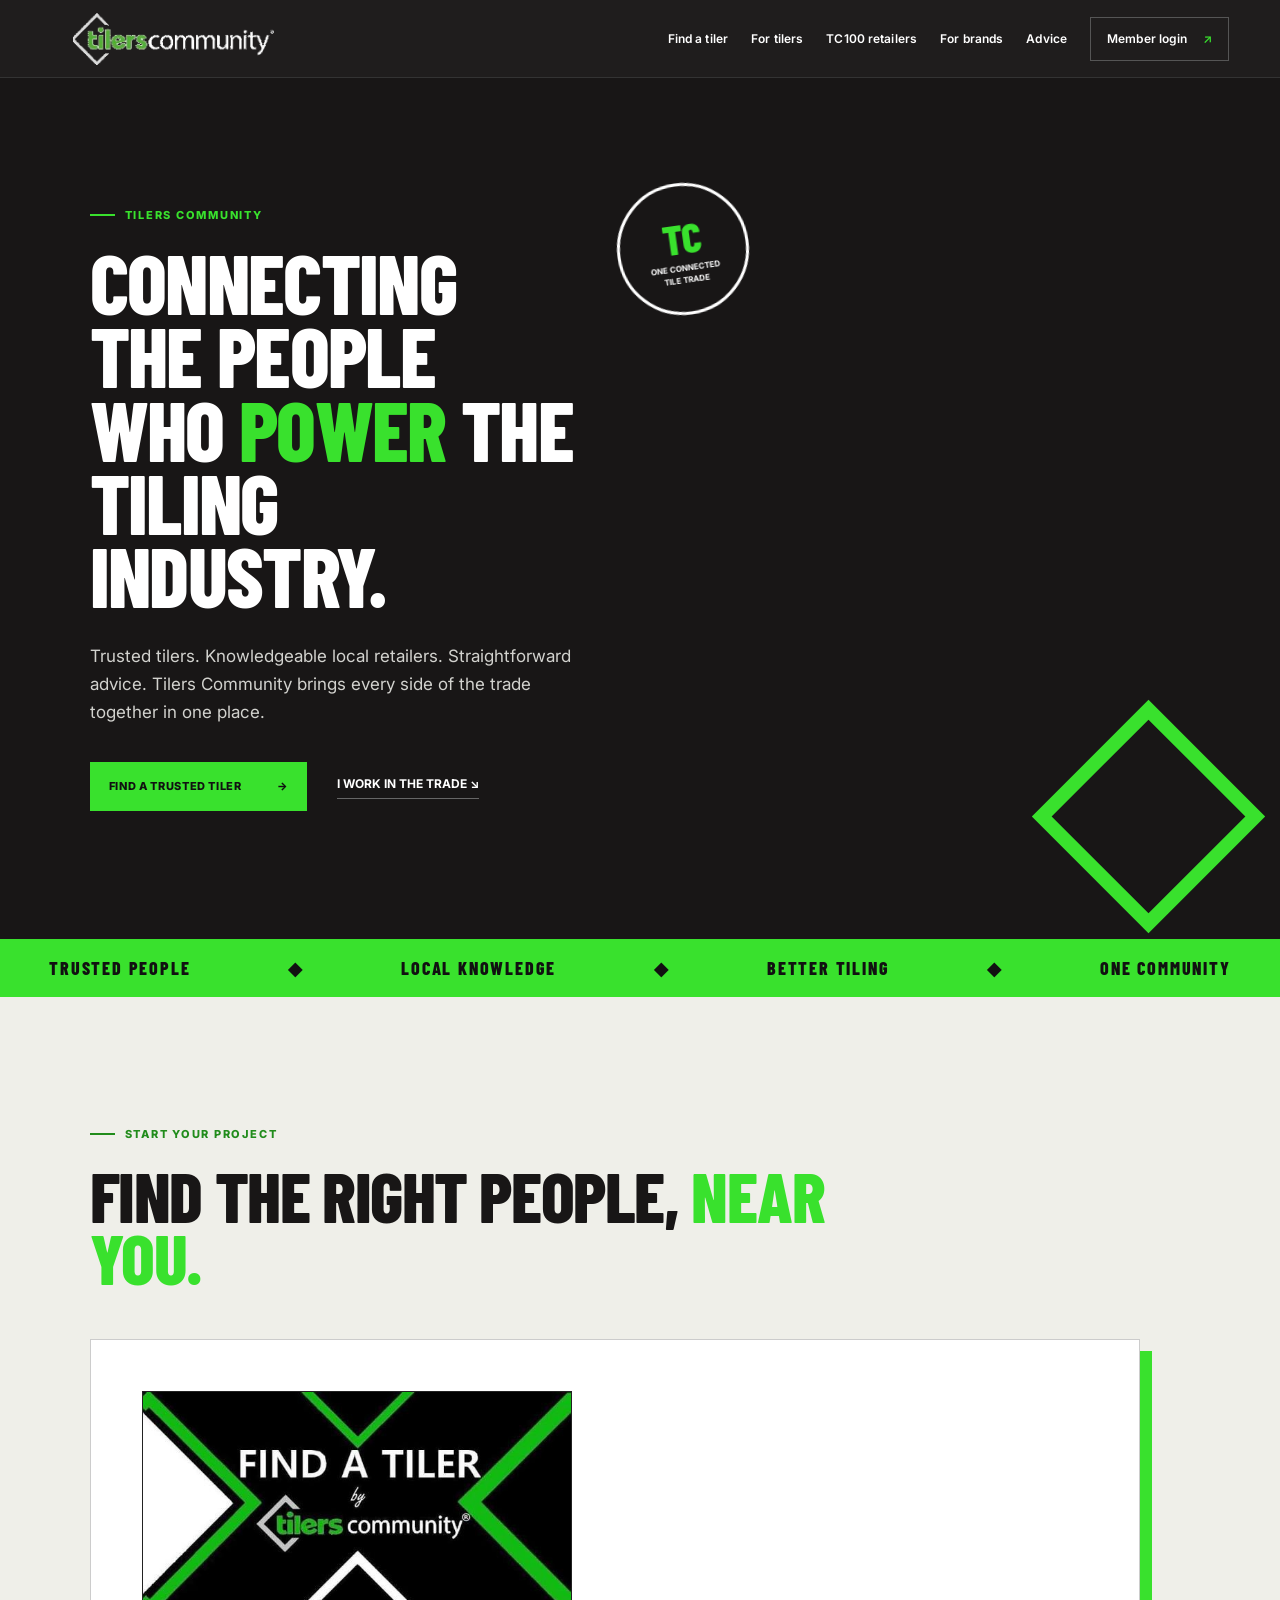
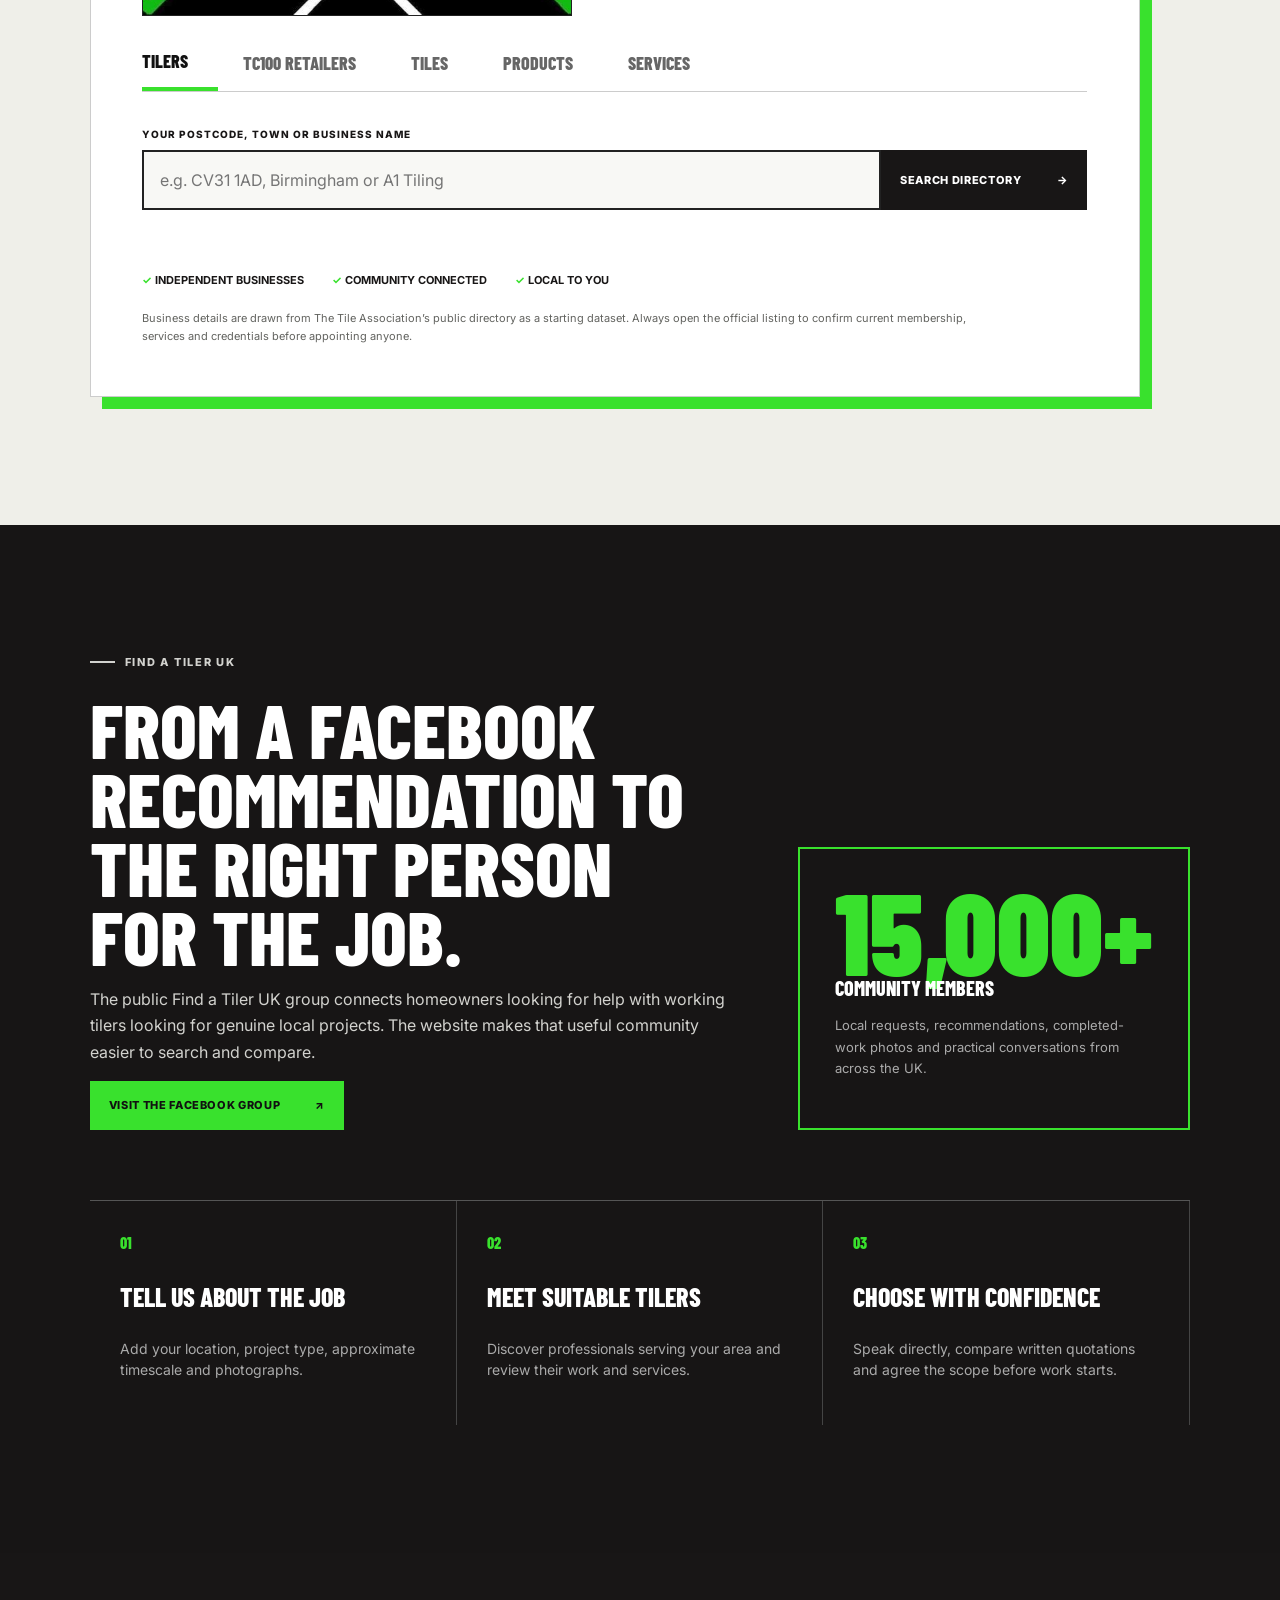
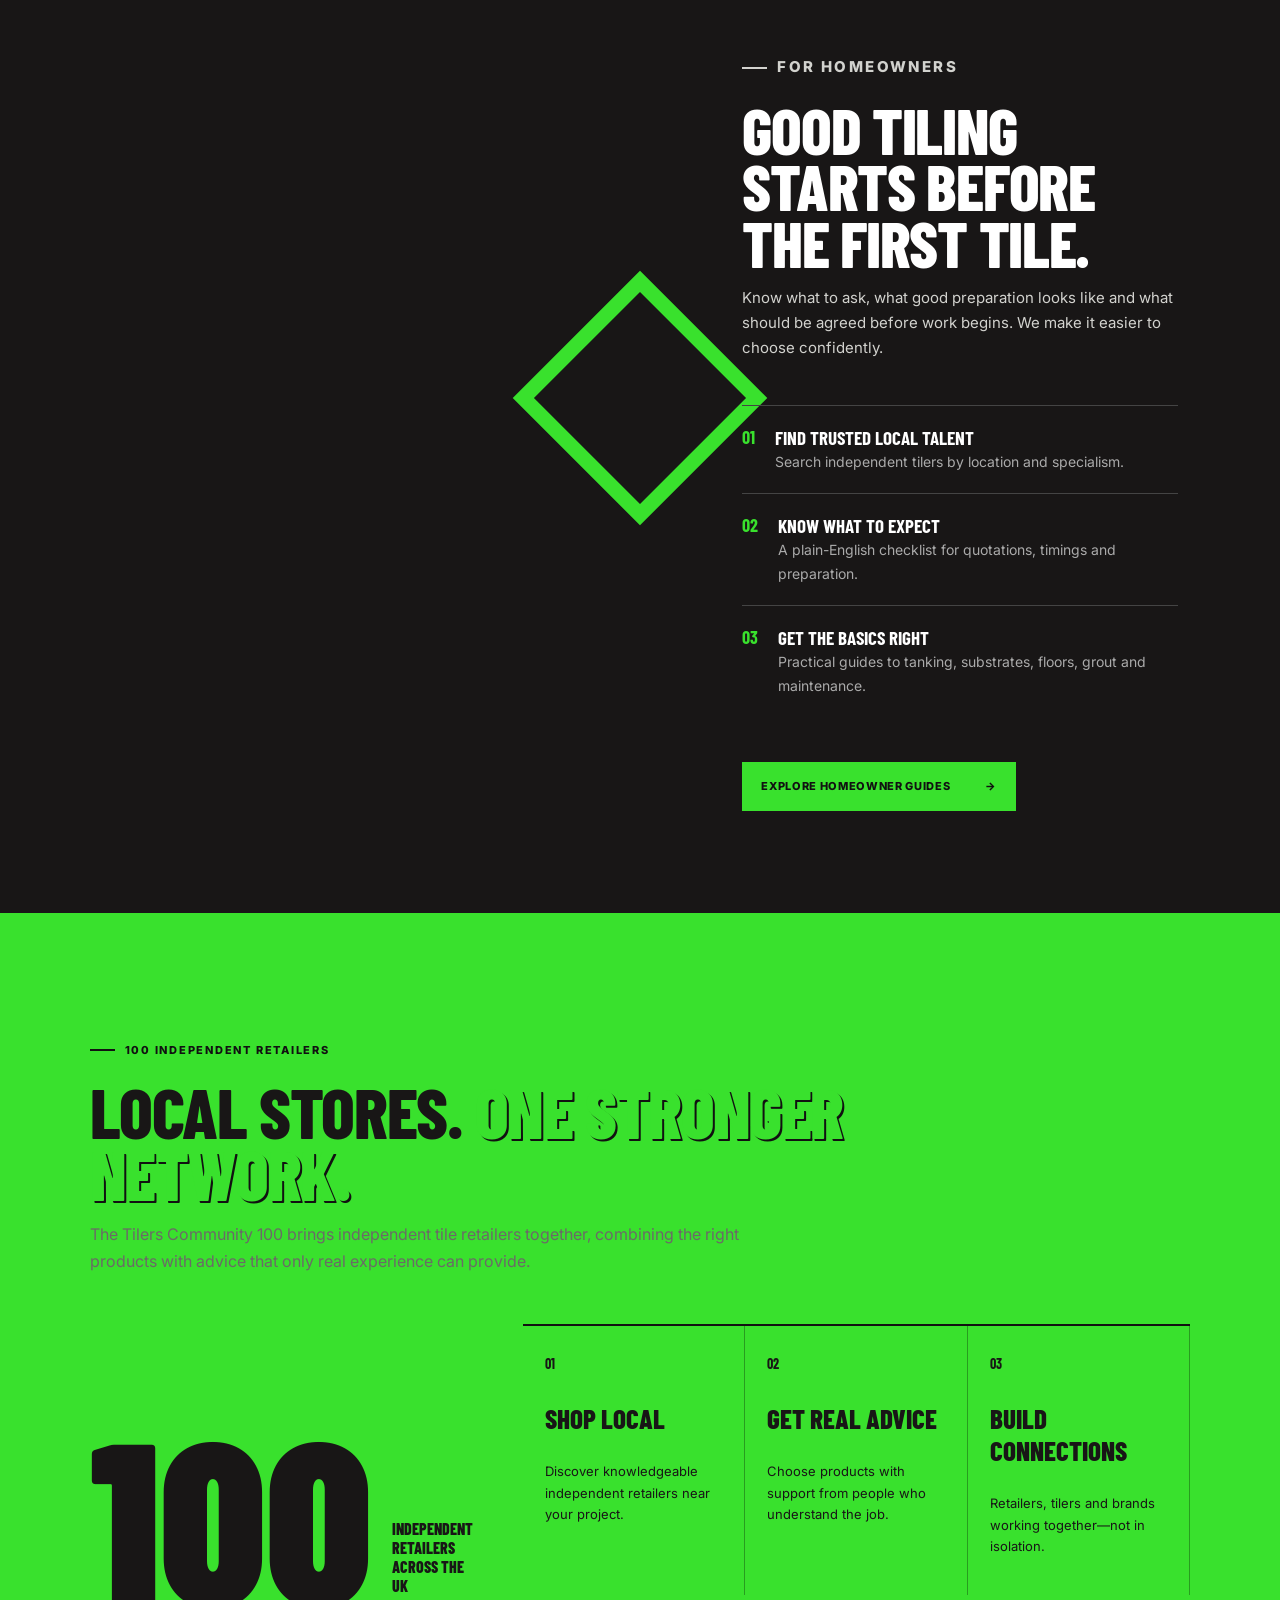
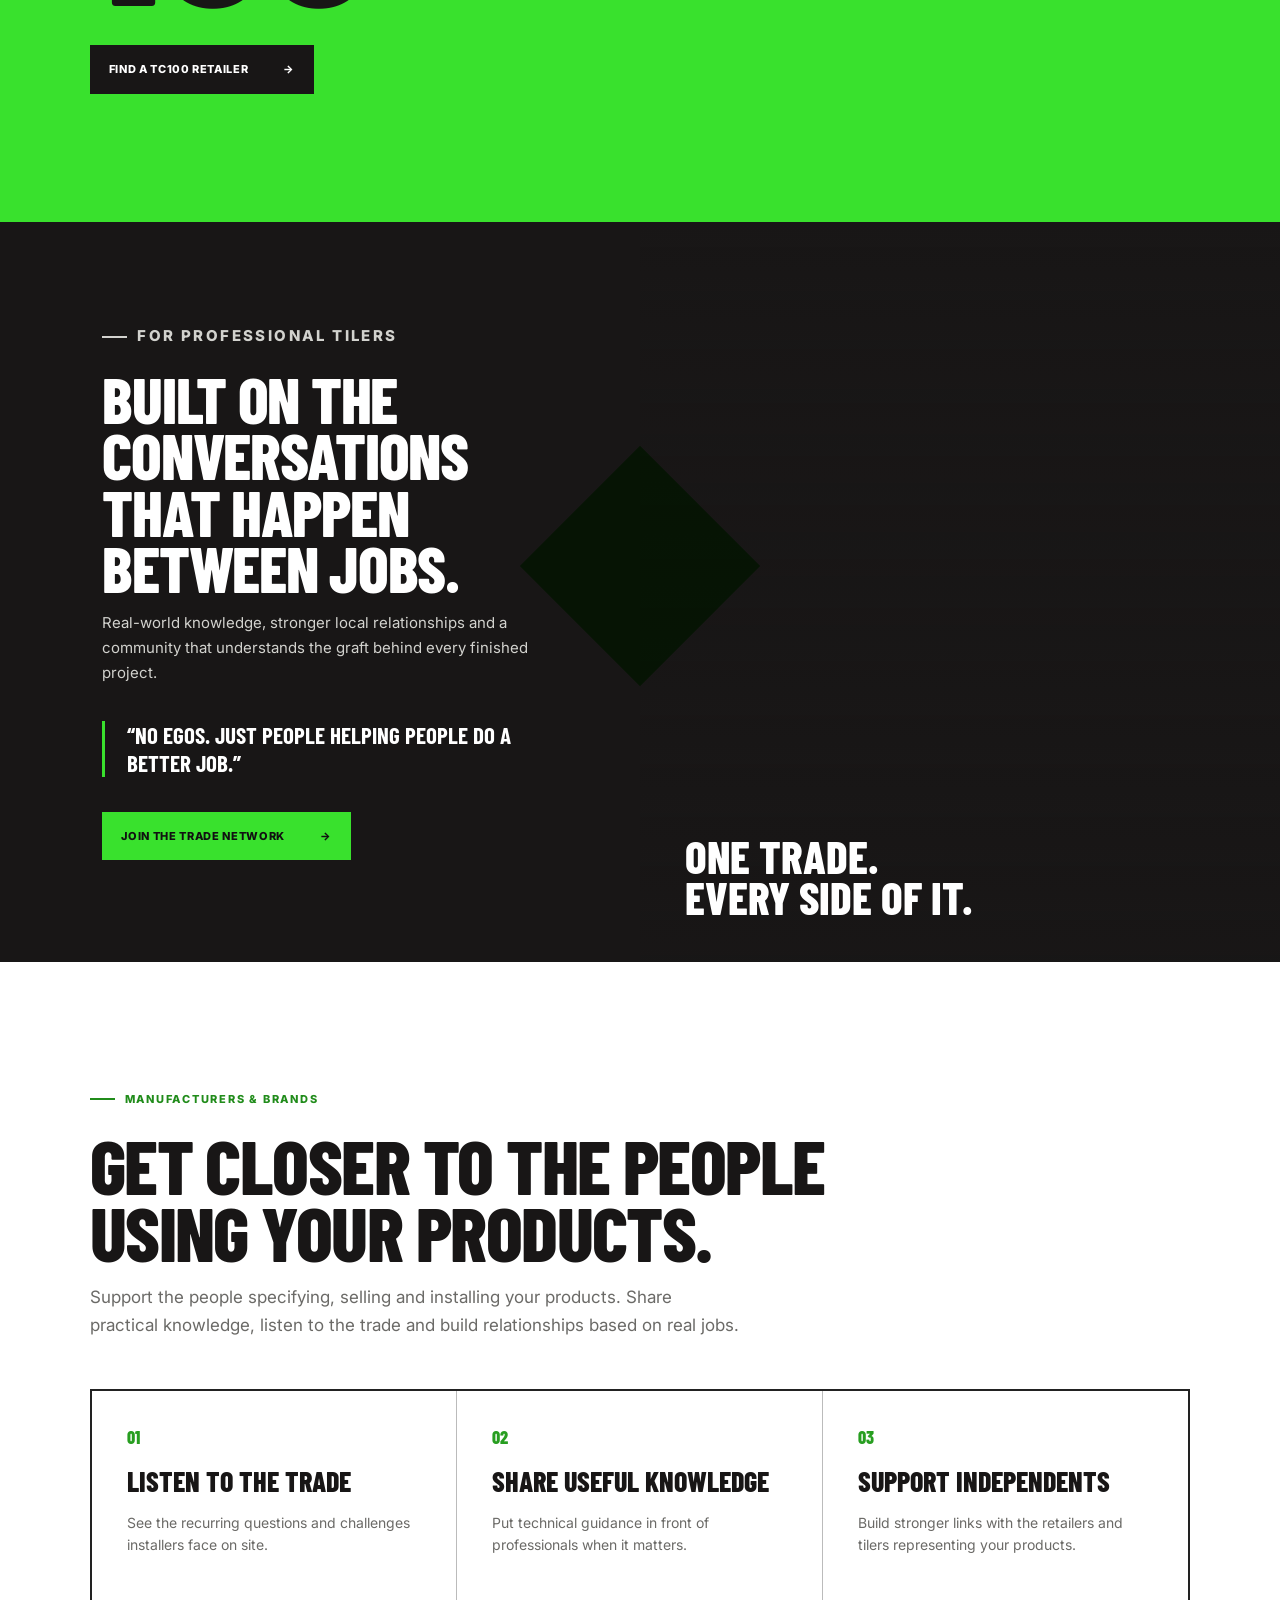
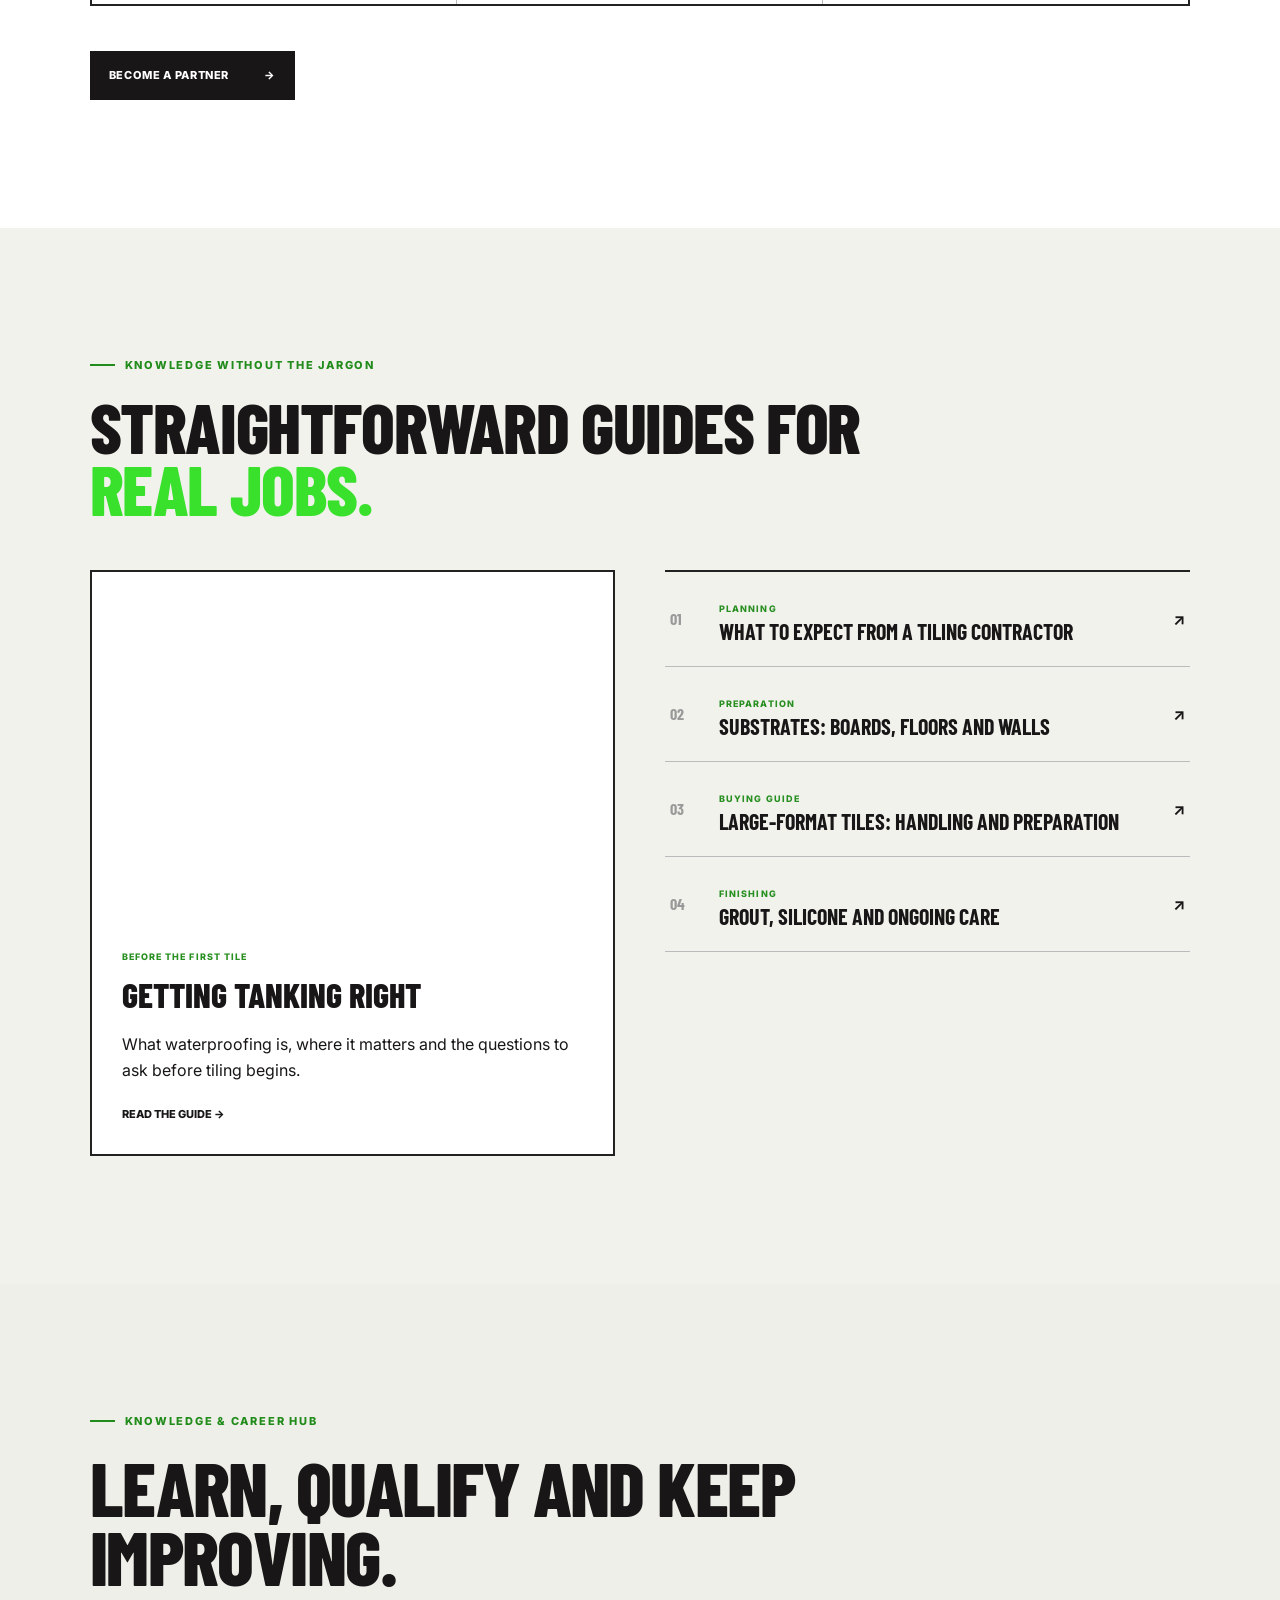
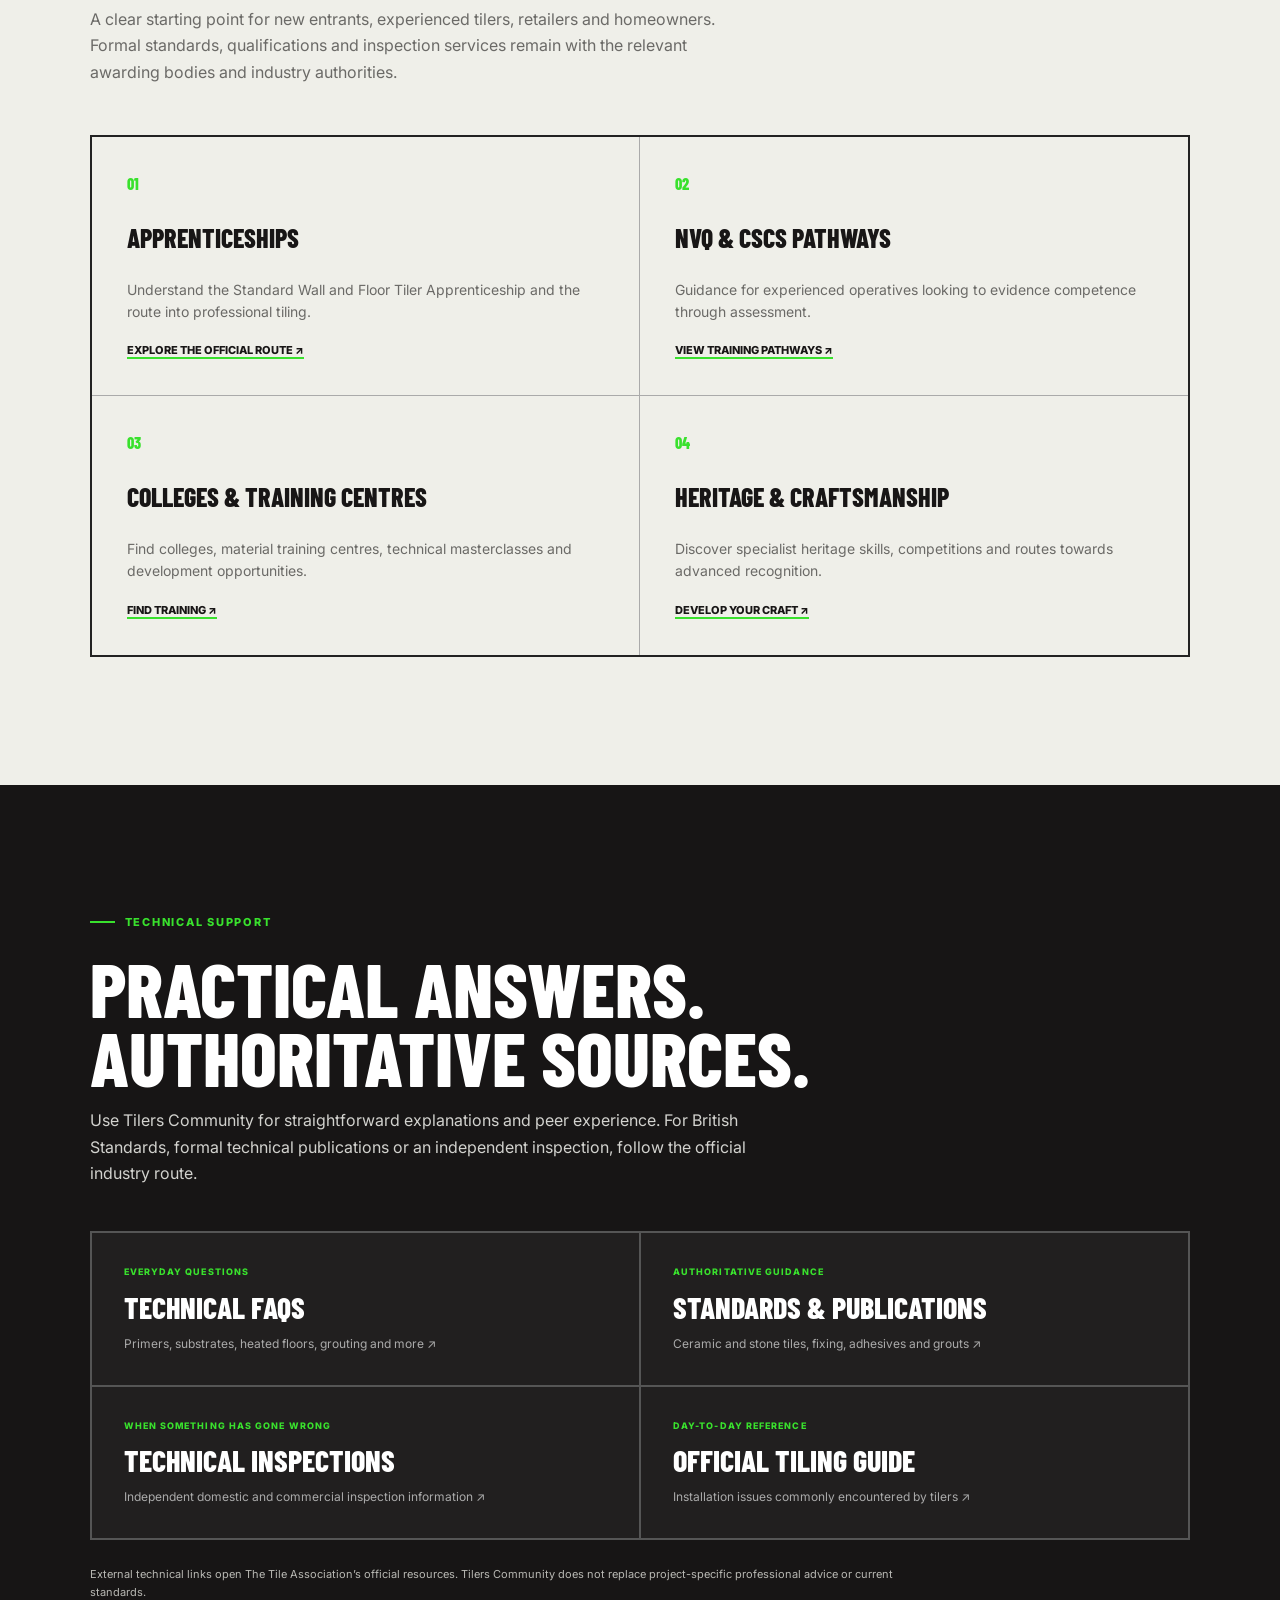
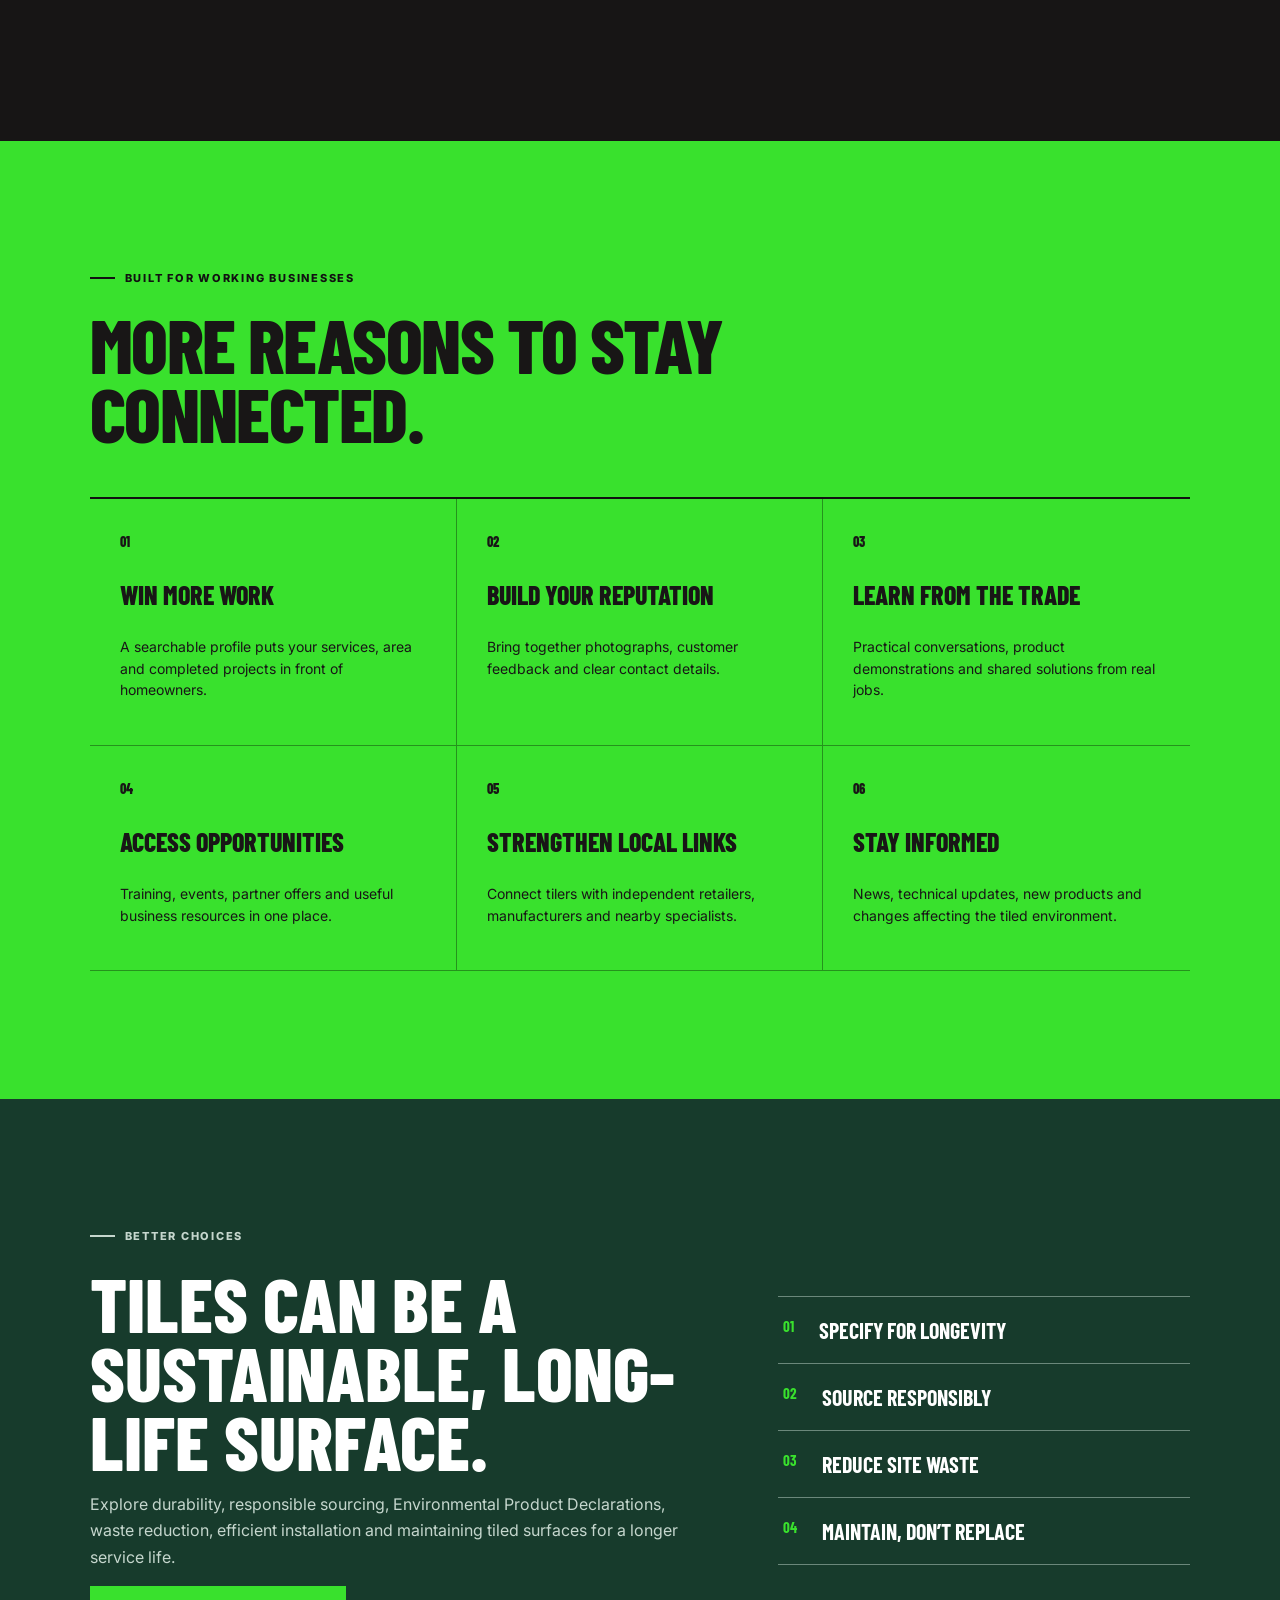
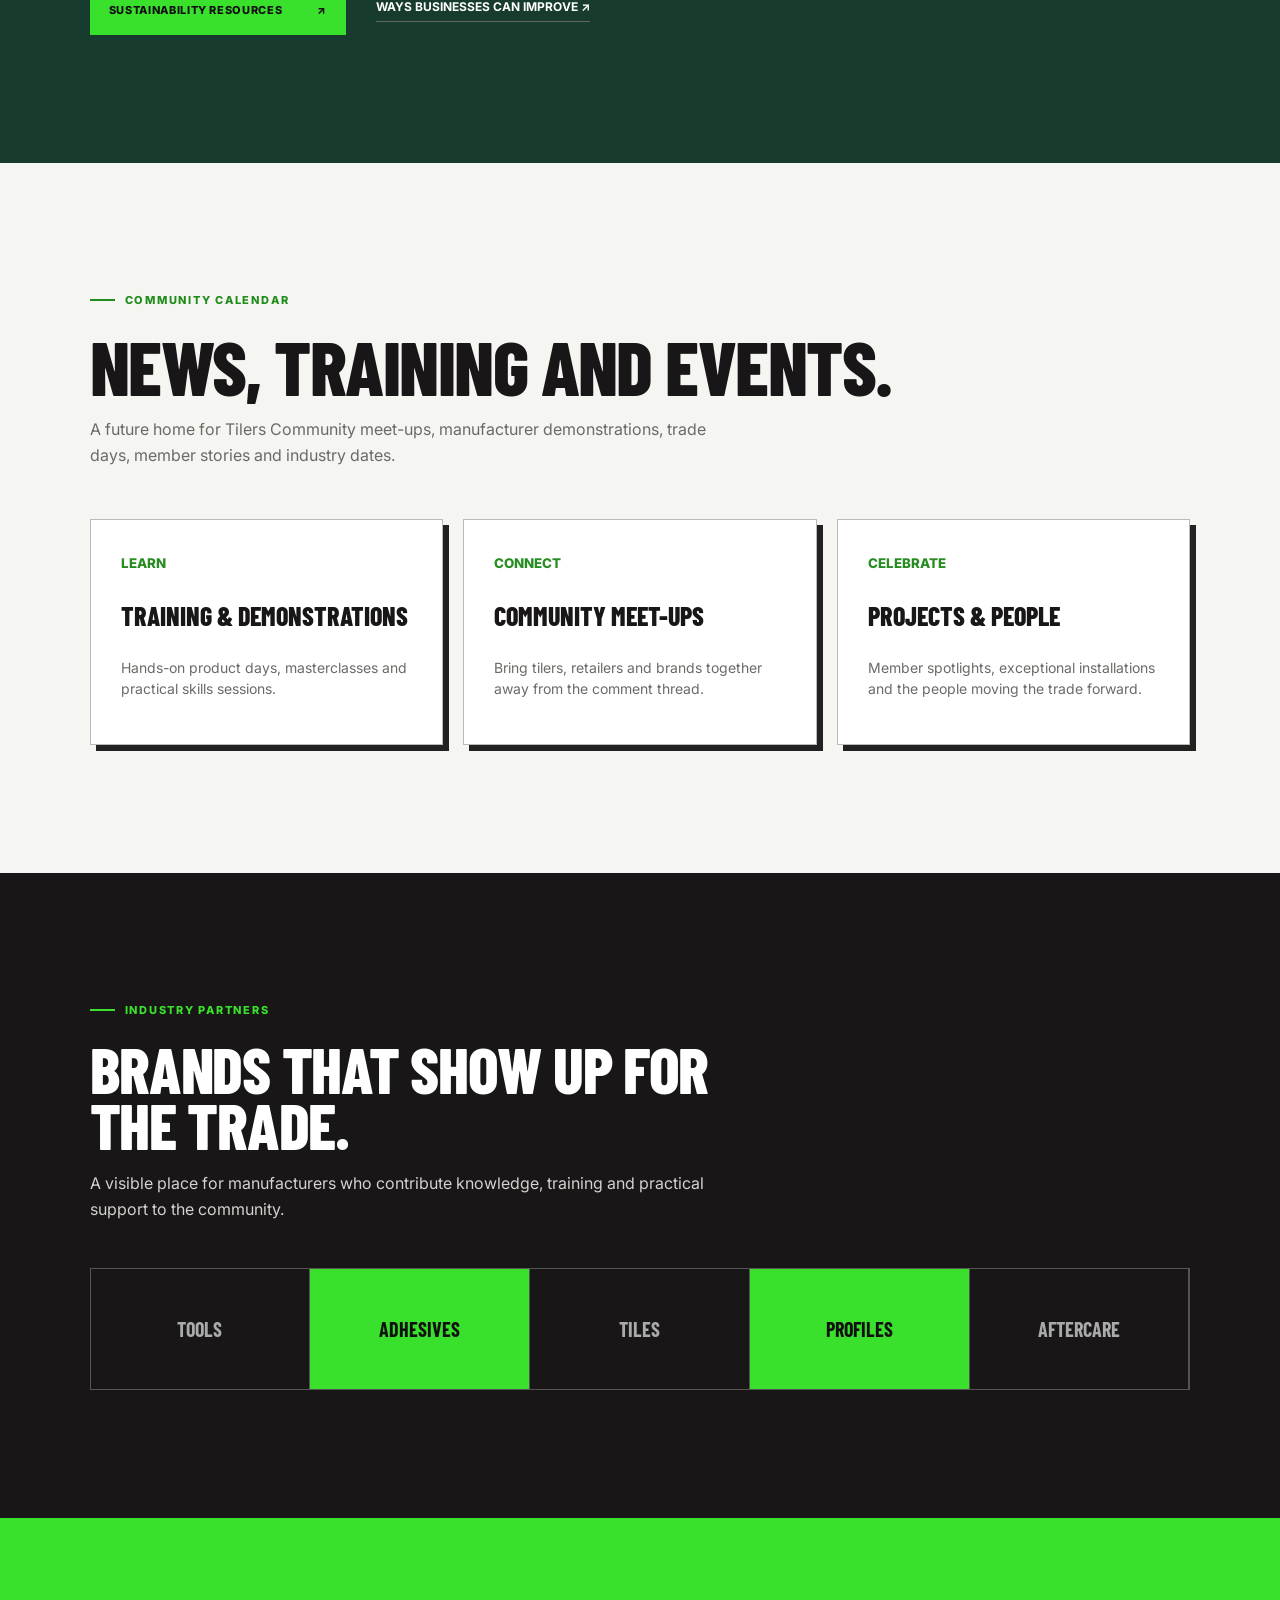
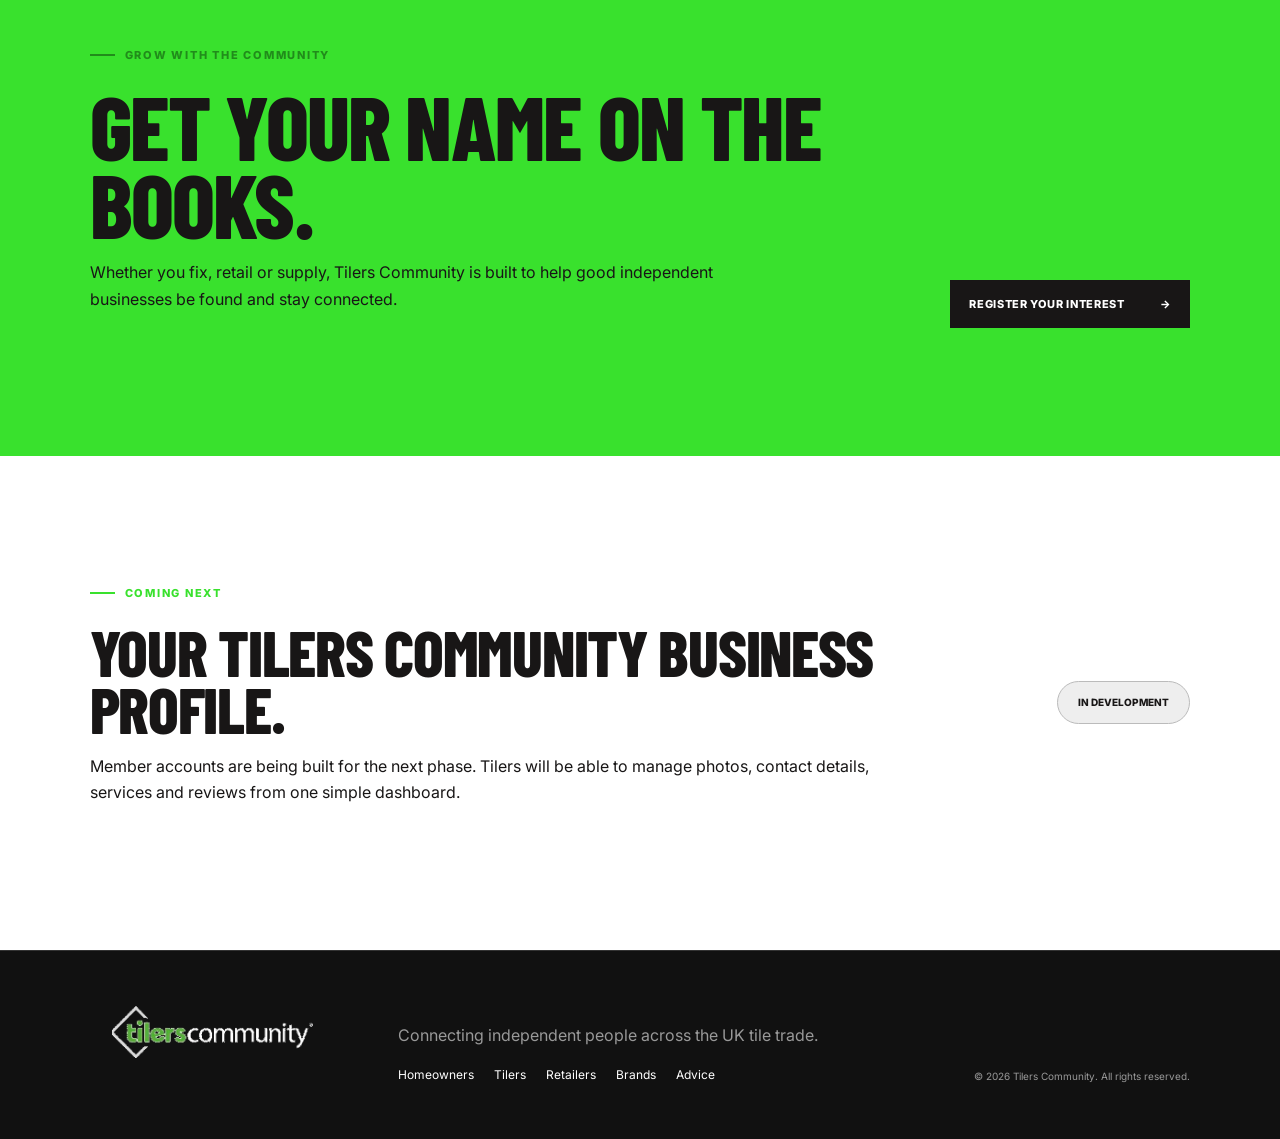
==== commit 0473482b: "Fix brand assets and add working TTA directory search" ====
--- a/index.html
+++ b/index.html
@@ -12,7 +12,7 @@
 </head>
 <body>
   <header class="site-header">
-    <a class="brand brand-image" href="#top" aria-label="Tilers Community home"><img src="assets/tilers-community-logo.jpeg" alt="Tilers Community"></a>
+    <a class="brand brand-image" href="#top" aria-label="Tilers Community home"><img src="assets/tilers-community-logo-dark-bg.png" alt="Tilers Community"></a>
     <button class="menu-button" aria-expanded="false" aria-controls="main-nav"><span></span><span></span><span></span><b>Menu</b></button>
     <nav id="main-nav" class="main-nav" aria-label="Main navigation">
       <a href="#homeowners">Find a tiler</a><a href="#trade">For tilers</a><a href="#retailers">TC100 retailers</a><a href="#manufacturers">For brands</a><a href="#guides">Advice</a>
@@ -41,10 +41,12 @@
     <section id="find" class="finder section-pad">
       <div class="section-heading reveal"><p class="eyebrow dark">Start your project</p><h2>Find the right people, <em>near you.</em></h2></div>
       <div class="finder-card reveal">
-        <img class="finder-identity" src="assets/find-a-tiler-logo.jpeg" alt="Find a Tiler by Tilers Community">
+        <img class="finder-identity" src="assets/find-a-tiler-logo.jpg" alt="Find a Tiler by Tilers Community">
         <div class="finder-tabs" role="tablist"><button class="active" data-type="tiler" role="tab">Tilers</button><button data-type="retailer" role="tab">TC100 retailers</button><button data-type="tile" role="tab">Tiles</button><button data-type="product" role="tab">Products</button><button data-type="service" role="tab">Services</button></div>
-        <form id="finder-form"><label for="postcode">Your postcode or town</label><div class="search-row"><input id="postcode" name="postcode" placeholder="e.g. CV31 1AD" required><button class="button button-dark" type="submit">Search near me <span>→</span></button></div><p id="search-message" class="form-message" aria-live="polite"></p></form>
+        <form id="finder-form"><label for="postcode">Your postcode, town or business name</label><div class="search-row"><input id="postcode" name="postcode" placeholder="e.g. CV31 1AD, Birmingham or A1 Tiling" required autocomplete="postal-code"><button class="button button-dark" type="submit">Search directory <span>→</span></button></div><p id="search-message" class="form-message" aria-live="polite"></p></form>
         <div class="trust-points"><span>✓ Independent businesses</span><span>✓ Community connected</span><span>✓ Local to you</span></div>
+        <div id="directory-results" class="directory-results" aria-live="polite"></div>
+        <p class="directory-source">Business details are drawn from The Tile Association’s public directory as a starting dataset. Always open the official listing to confirm current membership, services and credentials before appointing anyone.</p>
       </div>
     </section>
 
@@ -115,7 +117,7 @@
     <section id="coming-soon" class="future-section section-pad"><div><p class="eyebrow">Coming next</p><h2>Your Tilers Community business profile.</h2><p>Member accounts are being built for the next phase. Tilers will be able to manage photos, contact details, services and reviews from one simple dashboard.</p></div><span class="status-pill">In development</span></section>
   </main>
 
-  <footer><a class="brand brand-image footer-brand" href="#top"><img src="assets/tilers-community-logo.jpeg" alt="Tilers Community"></a><div><p>Connecting independent people across the UK tile trade.</p><nav><a href="#homeowners">Homeowners</a><a href="#trade">Tilers</a><a href="#retailers">Retailers</a><a href="#manufacturers">Brands</a><a href="#guides">Advice</a></nav></div><small>© <span id="year"></span> Tilers Community. All rights reserved.</small></footer>
+  <footer><a class="brand brand-image footer-brand" href="#top"><img src="assets/tilers-community-logo-dark-bg.png" alt="Tilers Community"></a><div><p>Connecting independent people across the UK tile trade.</p><nav><a href="#homeowners">Homeowners</a><a href="#trade">Tilers</a><a href="#retailers">Retailers</a><a href="#manufacturers">Brands</a><a href="#guides">Advice</a></nav></div><small>© <span id="year"></span> Tilers Community. All rights reserved.</small></footer>
   <script src="script.js"></script>
 </body>
 </html>
--- a/styles.css
+++ b/styles.css
@@ -30,3 +30,36 @@
 .sustainability{background:#173b2c;color:#fff;display:grid;grid-template-columns:1.2fr .8fr;gap:70px;align-items:center}.sustainability>div:first-child>p{color:#c5d6cd;max-width:700px}.sustainability-points{border-top:1px solid #6b887b}.sustainability-points span{display:flex;gap:25px;padding:20px 5px;border-bottom:1px solid #6b887b;color:var(--green);font:700 15px var(--display)}.sustainability-points b{color:#fff;text-transform:uppercase;font-size:22px}
 .news-events{background:#f5f5f1}.event-grid{display:grid;grid-template-columns:repeat(3,1fr);gap:20px}.event-grid article{background:#fff;border:1px solid #bbb;padding:30px;box-shadow:6px 6px 0 #222}.event-grid small{text-transform:uppercase;color:#278d21;font-weight:800}.event-grid p{font-size:13px;color:var(--muted)}
 @media(max-width:900px){.community-proof,.sustainability{grid-template-columns:1fr}.how-it-works,.benefit-grid,.event-grid{grid-template-columns:1fr}.how-it-works article,.benefit-grid article{border-right:0}.hub-grid{grid-template-columns:1fr}.hub-grid article{border-right:0!important;border-bottom:1px solid #aaa!important}.hub-grid article:last-child{border-bottom:0!important}.technical-grid{grid-template-columns:1fr}}
+
+/* Readability, focus states, corrected logo treatment and directory results */
+body{font-size:16px;color:#181616}
+p{line-height:1.65}
+.brand-image img{filter:none!important;object-fit:contain!important}
+.brand-image{width:245px;min-width:180px}
+.main-nav{gap:clamp(14px,1.8vw,28px)}
+.main-nav a{font-size:12px;letter-spacing:.01em}
+.hero-intro,.content-panel>p,.trade-copy>p,.technical-intro>p:last-child,.community-proof>div:first-child>p,.brands-intro{color:#d2d2ce}
+.content-panel>p,.trade-copy>p{font-size:15px}
+.feature-list small,.how-it-works p,.manufacturer-grid p,.benefit-grid p,.event-grid p,.hub-grid p{font-size:14px;line-height:1.55}
+.button:focus-visible,a:focus-visible,button:focus-visible,input:focus-visible{outline:4px solid #ffdb4d;outline-offset:4px}
+.finder-card{color:#181616}
+.finder-tabs button{color:#666}
+.finder-tabs button.active{color:#111}
+.form-message{min-height:22px;color:#244d20}
+.directory-results{display:none;margin-top:34px;border-top:2px solid #191919}
+.directory-results.visible{display:block}
+.results-heading{display:flex;justify-content:space-between;align-items:center;gap:20px;padding:20px 4px;border-bottom:1px solid #bbb}
+.results-heading small{display:block;color:#247d1f;text-transform:uppercase;font-weight:800;letter-spacing:.1em}
+.results-heading strong{display:block;font:800 27px var(--display);text-transform:uppercase}
+.results-heading>span{background:#191919;color:#fff;padding:9px 12px;font-size:10px;text-transform:uppercase;font-weight:800}
+.result-card{display:grid;grid-template-columns:58px 1fr auto;gap:20px;align-items:center;padding:24px 4px;border-bottom:1px solid #ccc}
+.result-monogram{width:54px;height:54px;background:var(--green);display:grid;place-items:center;font:900 27px var(--display);border:2px solid #151515}
+.result-type{color:#247d1f;text-transform:uppercase;font-size:9px;font-weight:800;letter-spacing:.08em}
+.result-copy h3{margin:3px 0;font:800 25px var(--display);text-transform:uppercase}
+.result-copy p{margin:0;color:#4f504d;font-size:13px;line-height:1.45}
+.result-copy small{color:#777}
+.result-card>a{font-size:10px;text-transform:uppercase;font-weight:800;border-bottom:2px solid var(--green);padding-bottom:3px}
+.directory-source{font-size:11px;color:#62635f;margin:20px 0 0;max-width:850px}
+.source-note{color:#b8b8b3}
+@media(max-width:1100px){.main-nav{display:none;position:absolute;top:78px;left:0;right:0;background:#181616;padding:25px;flex-direction:column;align-items:stretch;border-top:1px solid #444}.main-nav.open{display:flex}.menu-button{display:flex;align-items:center;gap:5px}.menu-button span{display:none}.menu-button b{text-transform:uppercase;font-size:11px}}
+@media(max-width:700px){.result-card{grid-template-columns:48px 1fr}.result-card>a{grid-column:2}.results-heading{align-items:flex-start;flex-direction:column}.brand-image{width:190px}.finder-card{box-shadow:7px 7px 0 var(--green)}}
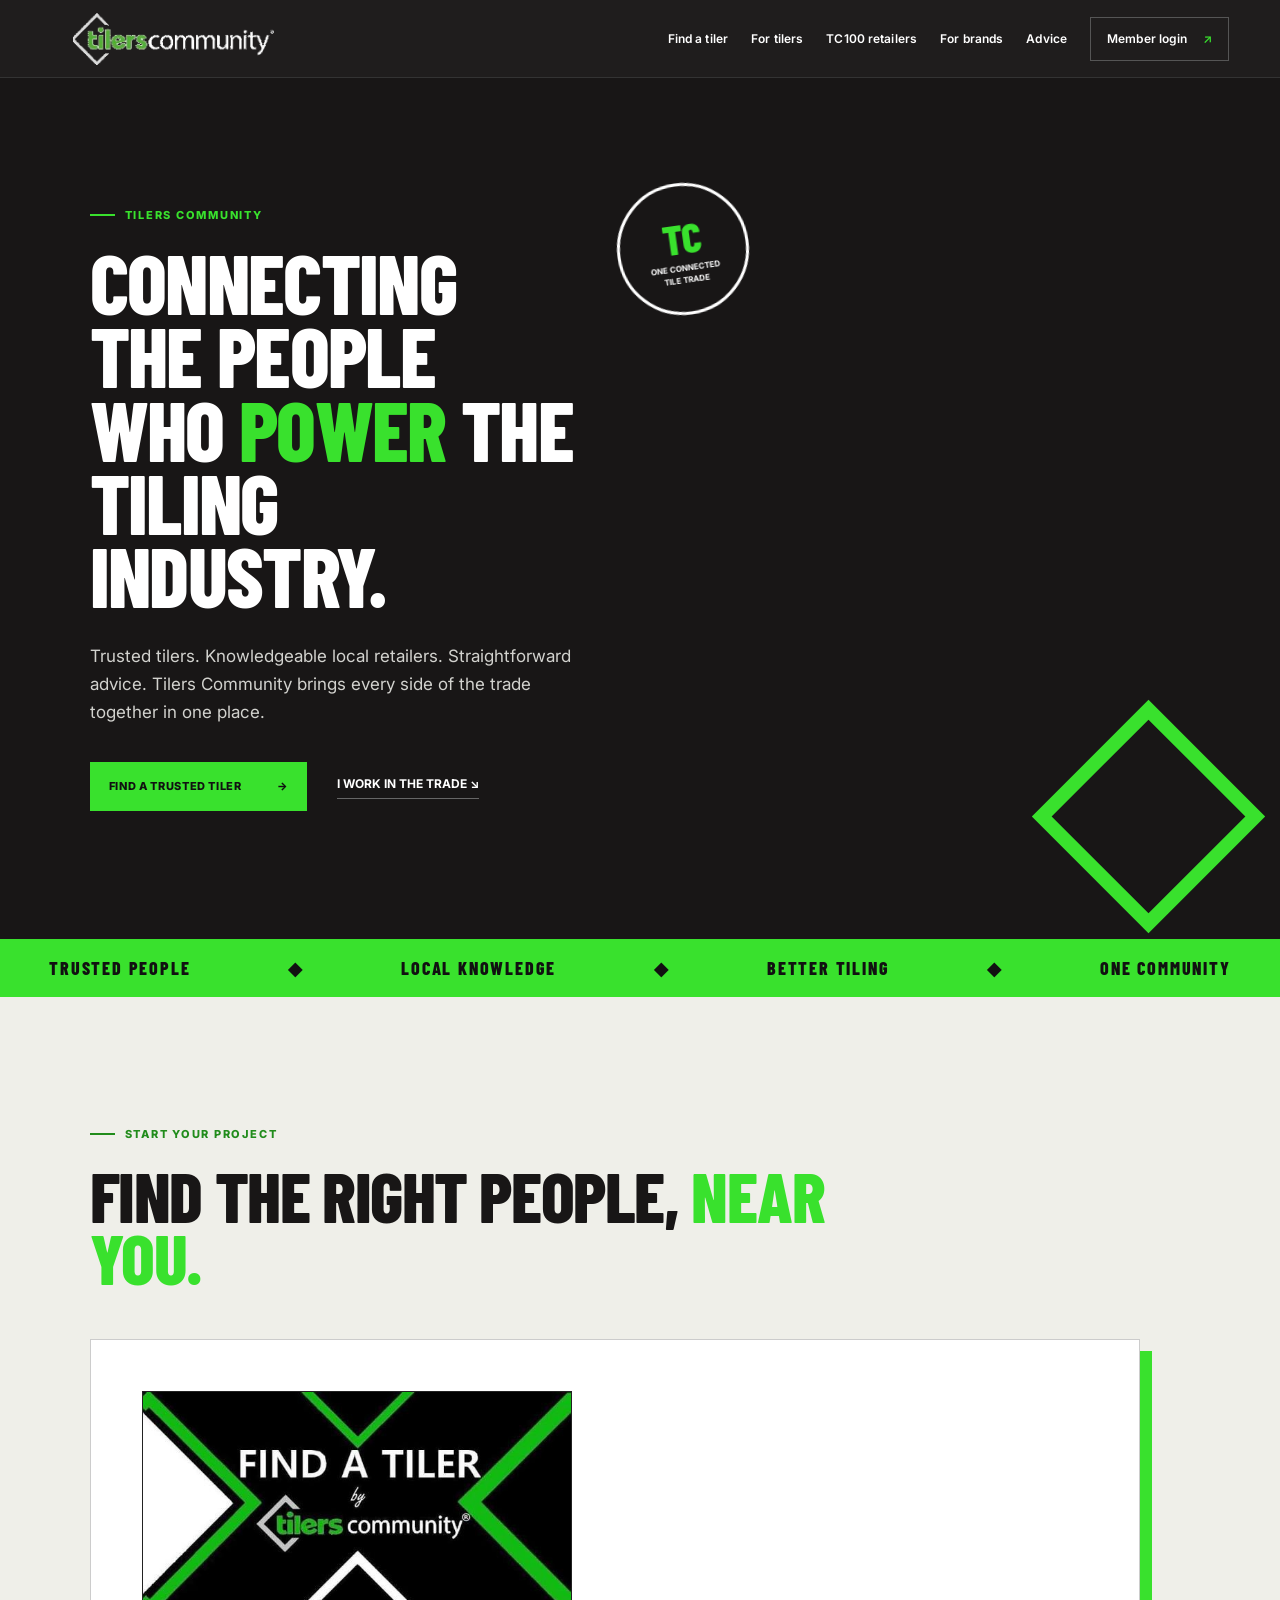
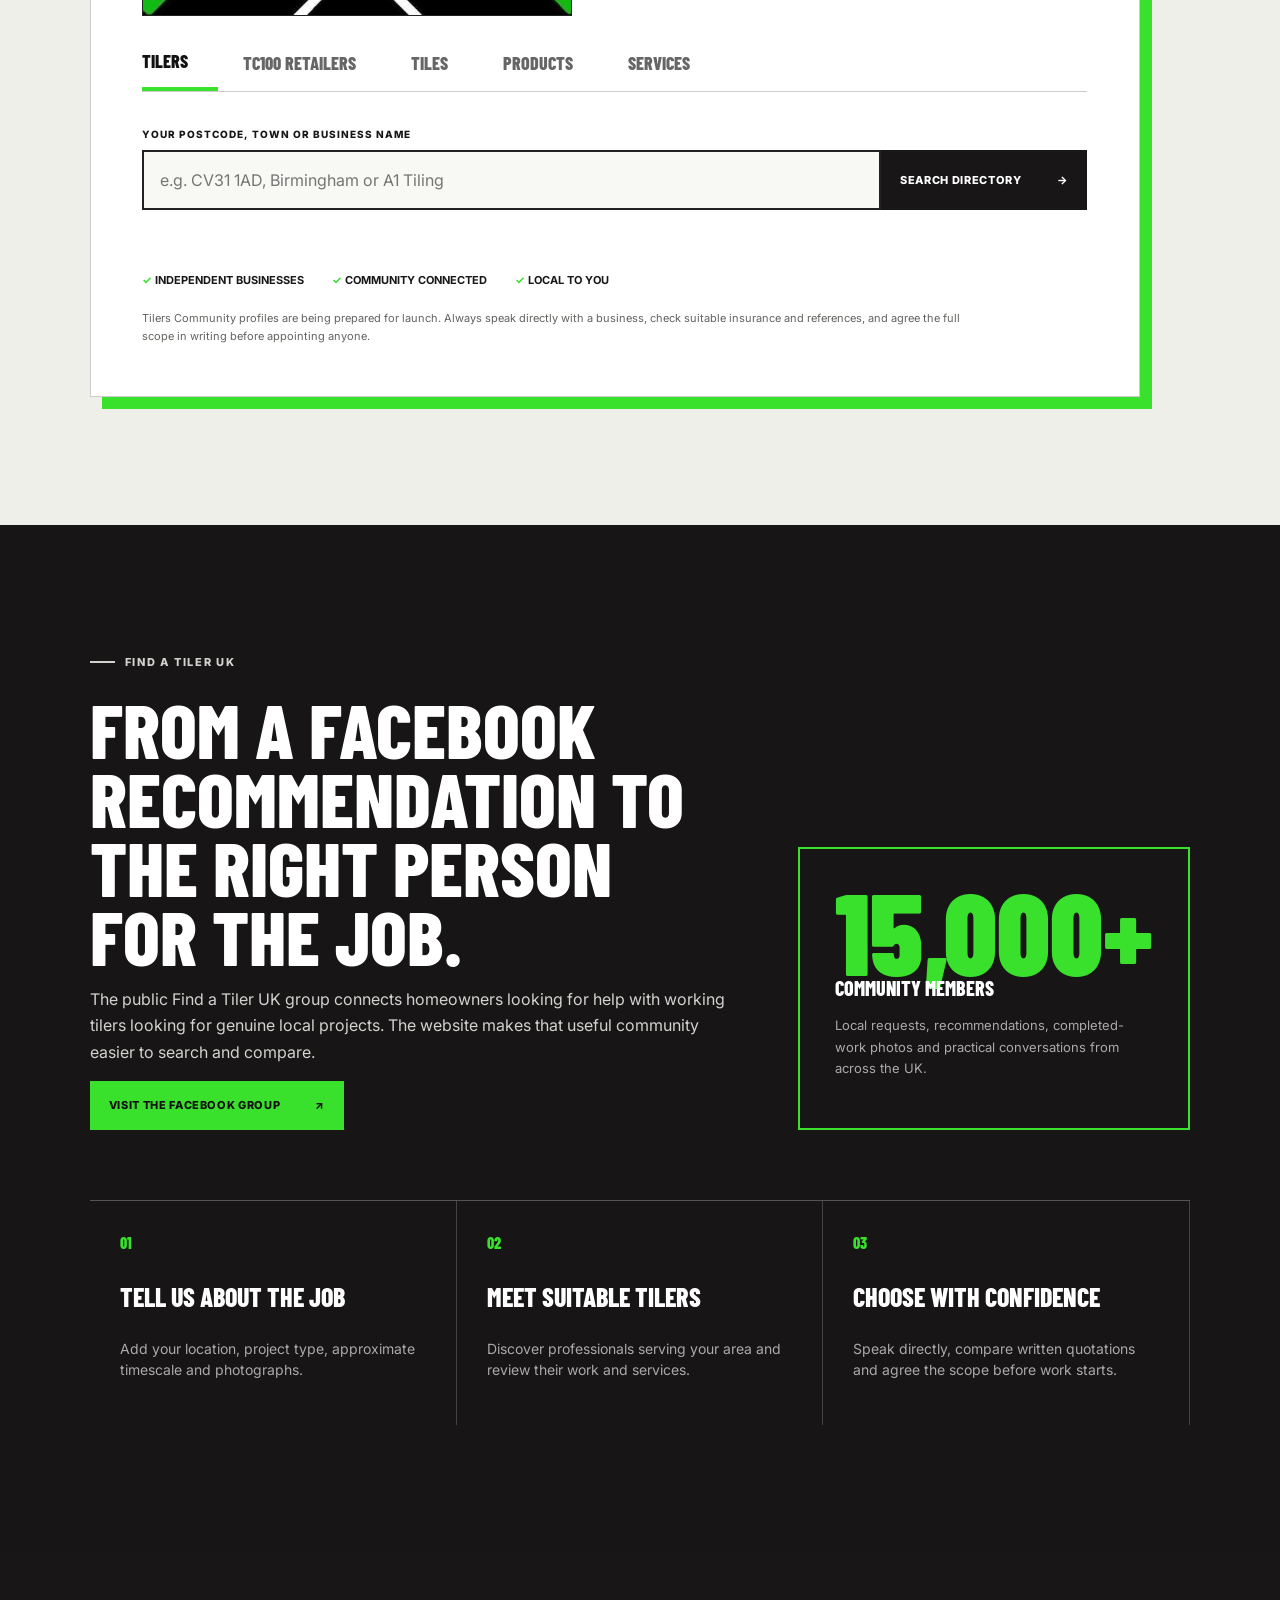
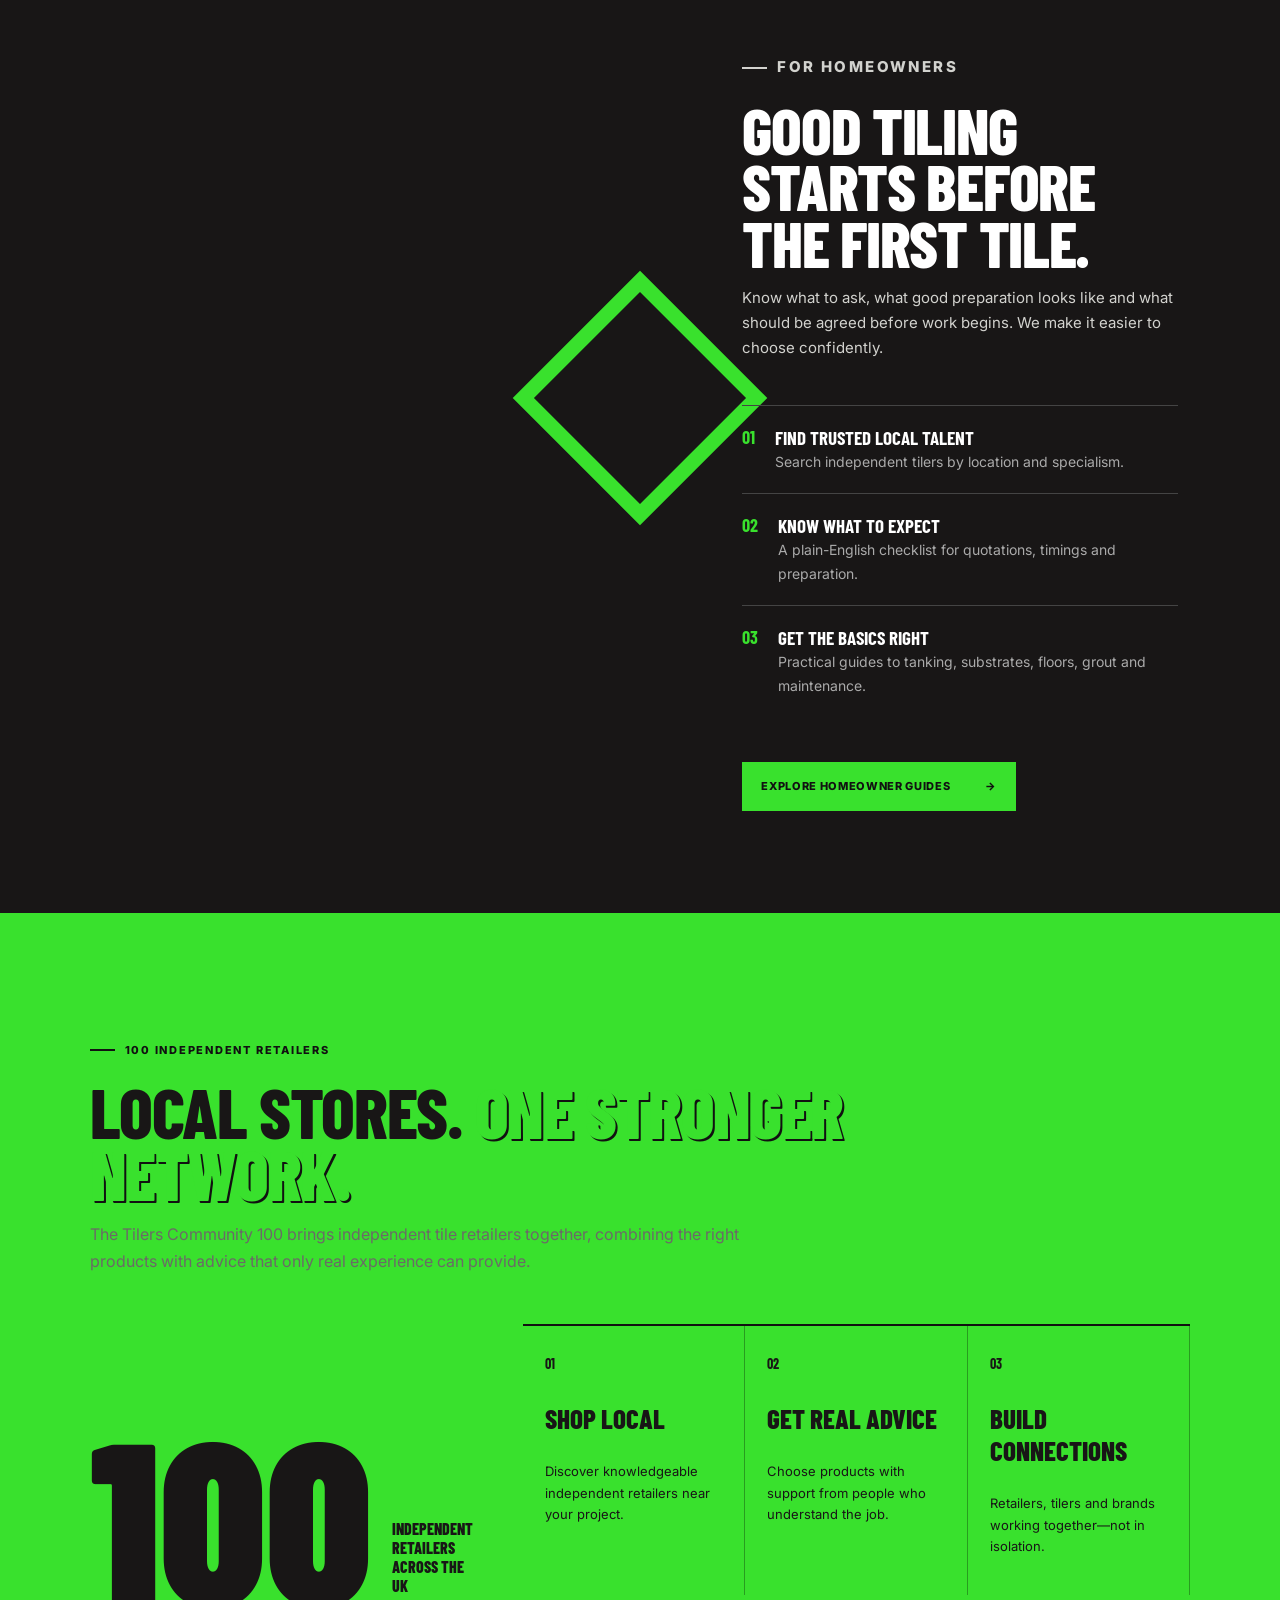
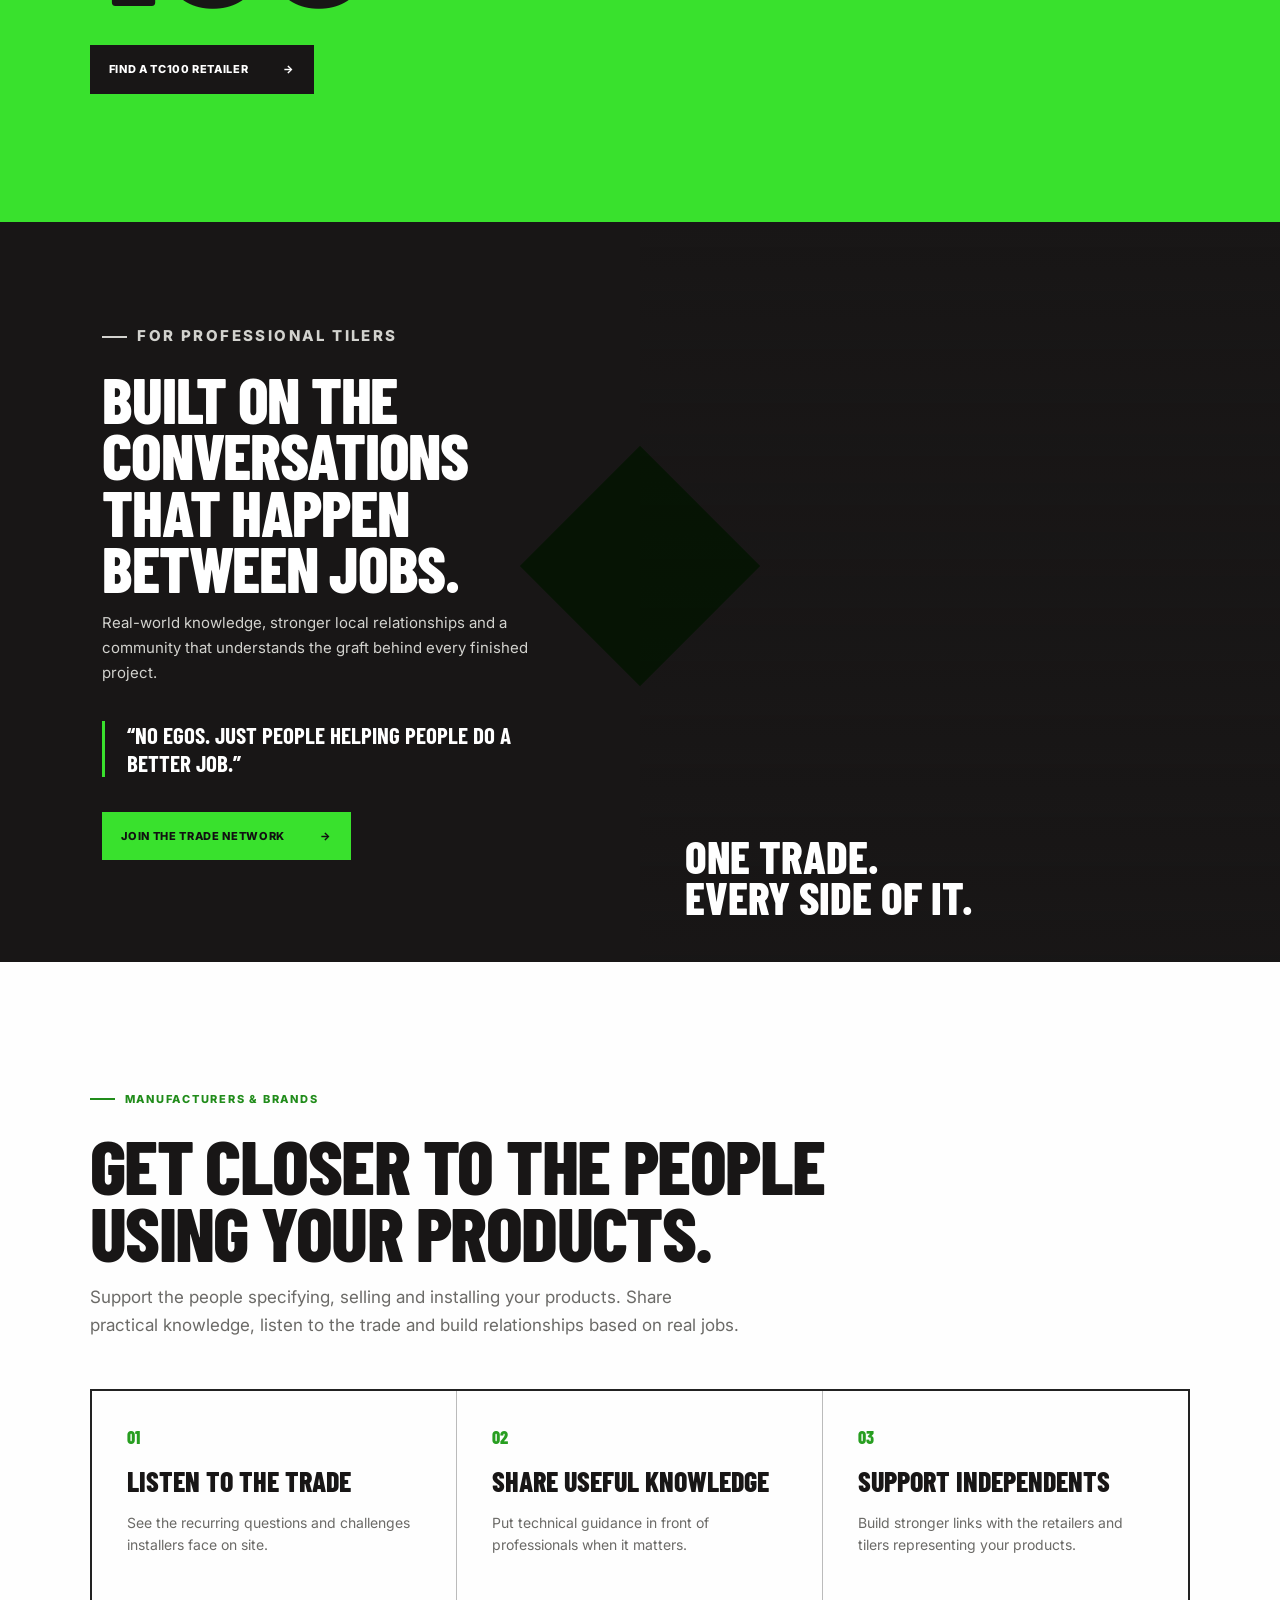
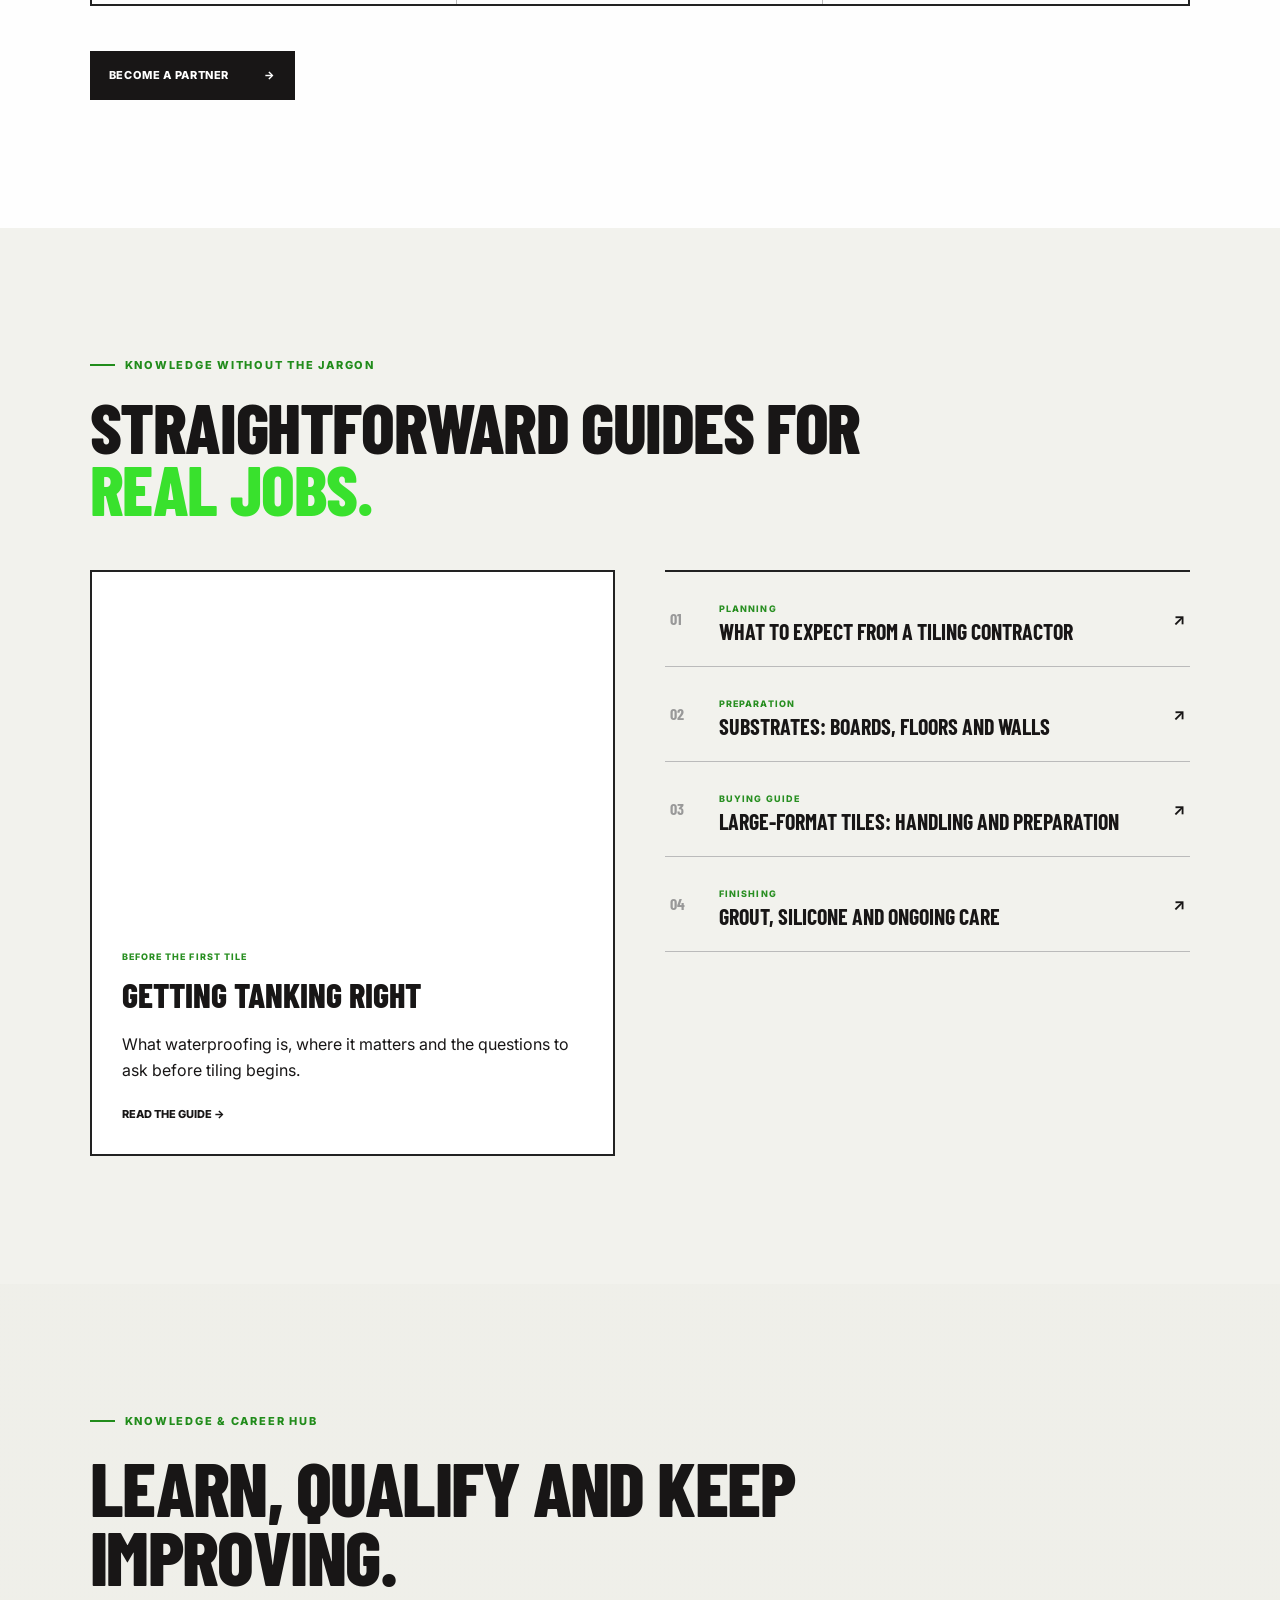
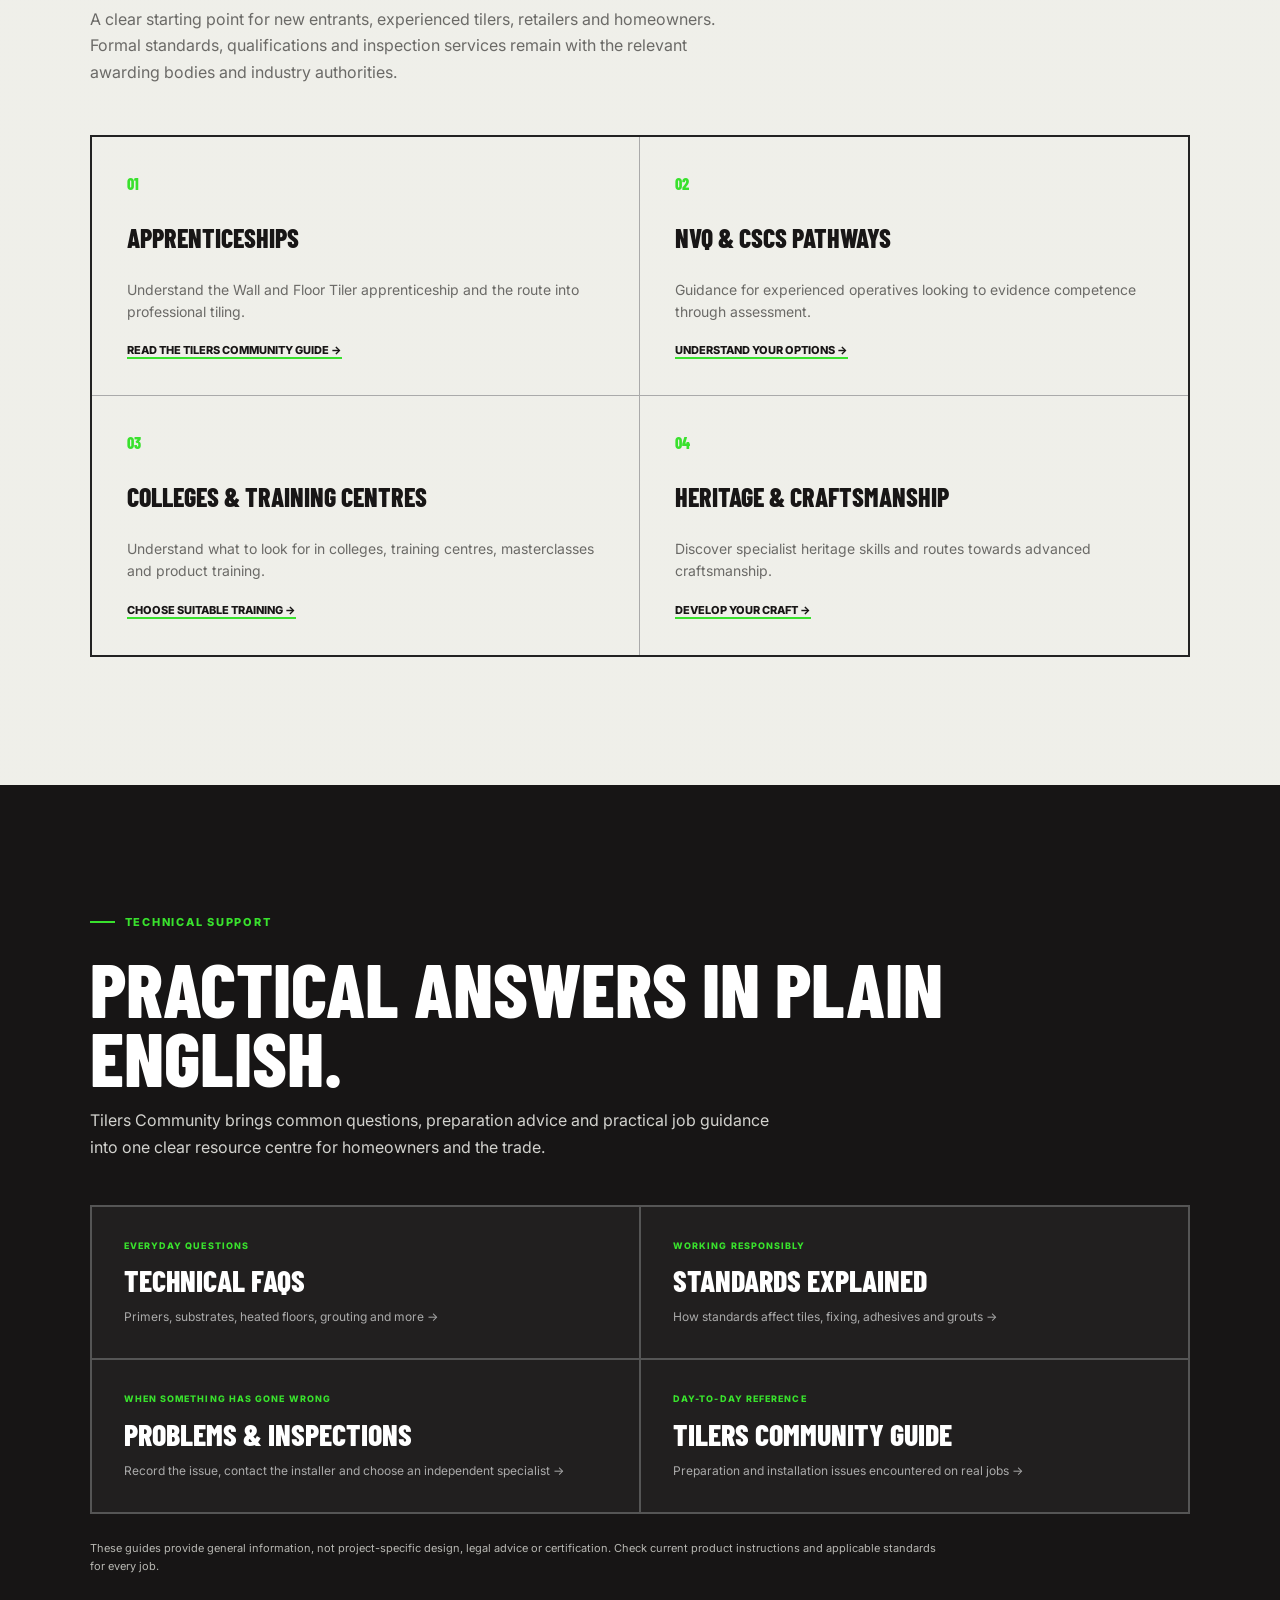
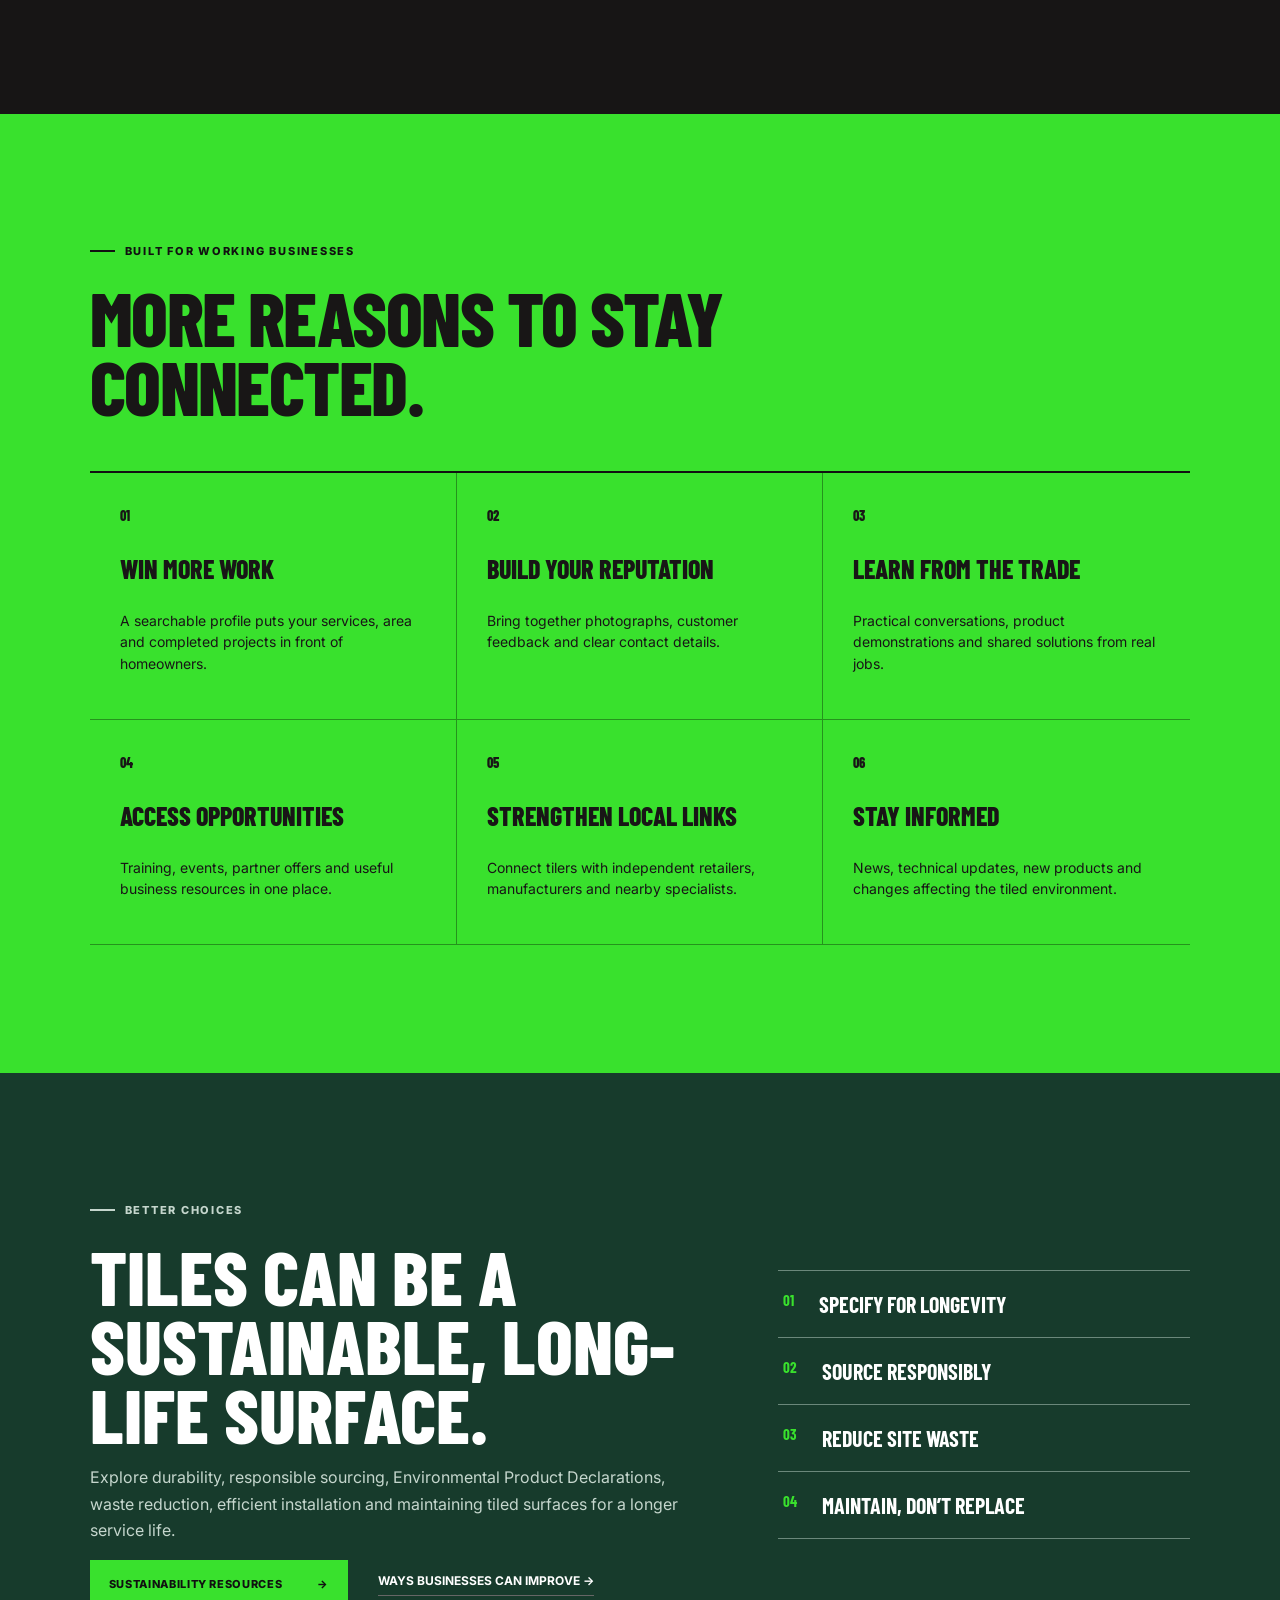
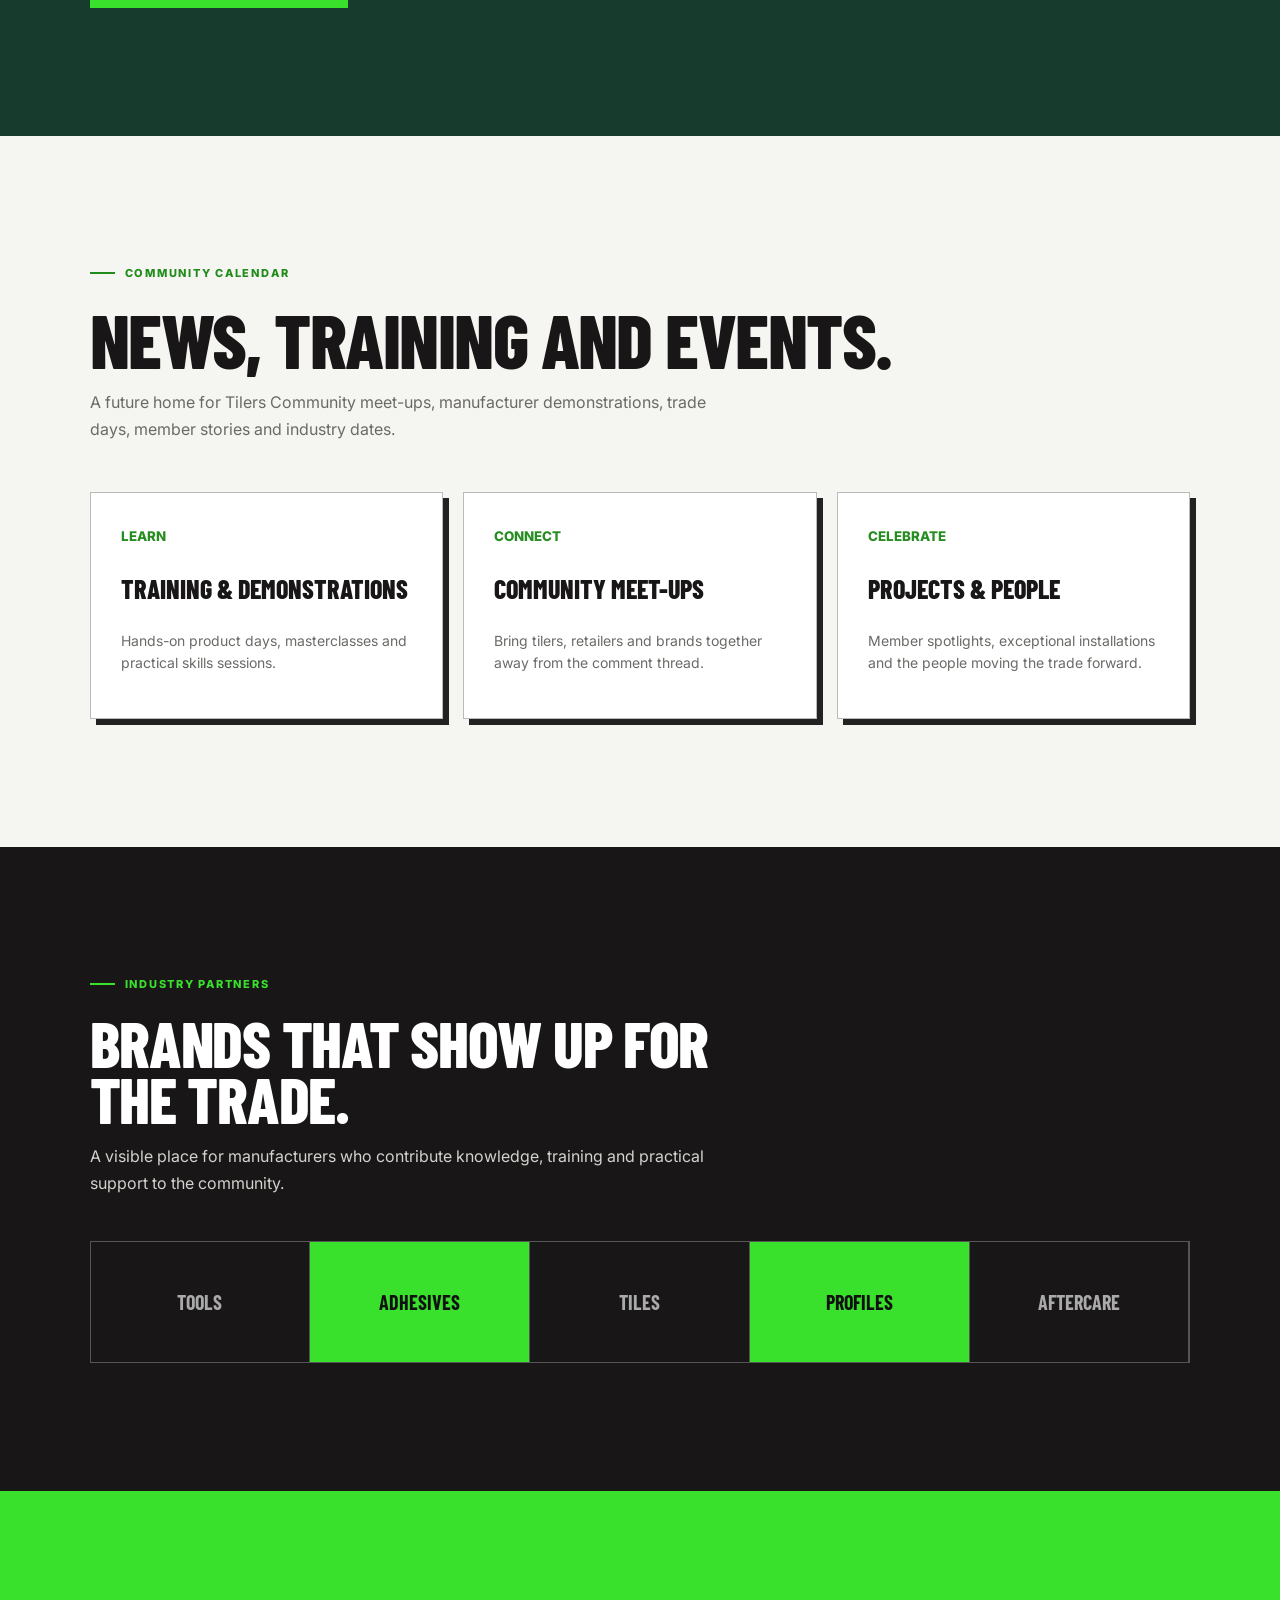
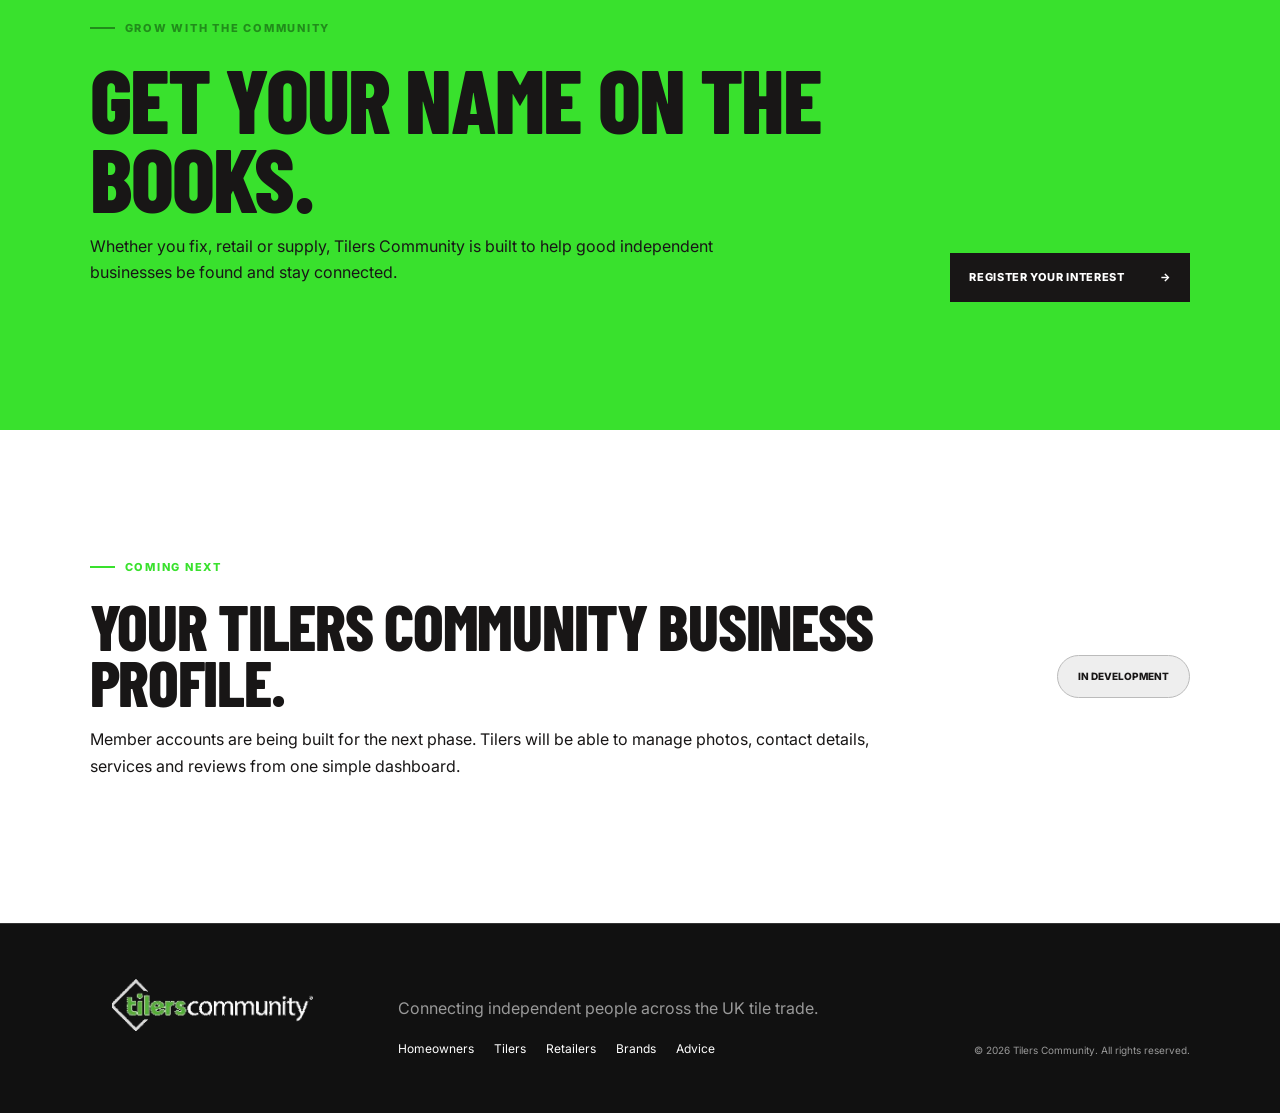
==== commit c611cdd2: "Make resources self-contained and add trade photography" ====
--- a/index.html
+++ b/index.html
@@ -46,7 +46,7 @@
         <form id="finder-form"><label for="postcode">Your postcode, town or business name</label><div class="search-row"><input id="postcode" name="postcode" placeholder="e.g. CV31 1AD, Birmingham or A1 Tiling" required autocomplete="postal-code"><button class="button button-dark" type="submit">Search directory <span>→</span></button></div><p id="search-message" class="form-message" aria-live="polite"></p></form>
         <div class="trust-points"><span>✓ Independent businesses</span><span>✓ Community connected</span><span>✓ Local to you</span></div>
         <div id="directory-results" class="directory-results" aria-live="polite"></div>
-        <p class="directory-source">Business details are drawn from The Tile Association’s public directory as a starting dataset. Always open the official listing to confirm current membership, services and credentials before appointing anyone.</p>
+        <p class="directory-source">Tilers Community profiles are being prepared for launch. Always speak directly with a business, check suitable insurance and references, and agree the full scope in writing before appointing anyone.</p>
       </div>
     </section>
 
@@ -88,17 +88,17 @@
     <section id="knowledge" class="knowledge-hub section-pad">
       <div class="section-heading reveal"><p class="eyebrow dark">Knowledge & career hub</p><h2>Learn, qualify and keep improving.</h2><p>A clear starting point for new entrants, experienced tilers, retailers and homeowners. Formal standards, qualifications and inspection services remain with the relevant awarding bodies and industry authorities.</p></div>
       <div class="hub-grid reveal">
-        <article><span>01</span><h3>Apprenticeships</h3><p>Understand the Standard Wall and Floor Tiler Apprenticeship and the route into professional tiling.</p><a href="https://www.tiles.org.uk/tiling-training/tile-retail-apprenticeship-scheme/" target="_blank" rel="noopener">Explore the official route ↗</a></article>
-        <article><span>02</span><h3>NVQ & CSCS pathways</h3><p>Guidance for experienced operatives looking to evidence competence through assessment.</p><a href="https://www.tiles.org.uk/tiling-training/" target="_blank" rel="noopener">View training pathways ↗</a></article>
-        <article><span>03</span><h3>Colleges & training centres</h3><p>Find colleges, material training centres, technical masterclasses and development opportunities.</p><a href="https://www.tiles.org.uk/tiling-training/" target="_blank" rel="noopener">Find training ↗</a></article>
-        <article><span>04</span><h3>Heritage & craftsmanship</h3><p>Discover specialist heritage skills, competitions and routes towards advanced recognition.</p><a href="https://www.tiles.org.uk/tiling-training/" target="_blank" rel="noopener">Develop your craft ↗</a></article>
+        <article><span>01</span><h3>Apprenticeships</h3><p>Understand the Wall and Floor Tiler apprenticeship and the route into professional tiling.</p><a href="resources.html#apprenticeships">Read the Tilers Community guide →</a></article>
+        <article><span>02</span><h3>NVQ & CSCS pathways</h3><p>Guidance for experienced operatives looking to evidence competence through assessment.</p><a href="resources.html#qualifications">Understand your options →</a></article>
+        <article><span>03</span><h3>Colleges & training centres</h3><p>Understand what to look for in colleges, training centres, masterclasses and product training.</p><a href="resources.html#training">Choose suitable training →</a></article>
+        <article><span>04</span><h3>Heritage & craftsmanship</h3><p>Discover specialist heritage skills and routes towards advanced craftsmanship.</p><a href="resources.html#heritage">Develop your craft →</a></article>
       </div>
     </section>
 
     <section id="technical" class="technical-hub section-pad">
-      <div class="technical-intro reveal"><p class="eyebrow">Technical support</p><h2>Practical answers. Authoritative sources.</h2><p>Use Tilers Community for straightforward explanations and peer experience. For British Standards, formal technical publications or an independent inspection, follow the official industry route.</p></div>
-      <div class="technical-grid reveal"><a href="https://www.tiles.org.uk/technical-support/frequently-asked-questions/" target="_blank" rel="noopener"><small>Everyday questions</small><strong>Technical FAQs</strong><span>Primers, substrates, heated floors, grouting and more ↗</span></a><a href="https://www.tiles.org.uk/technical-support/" target="_blank" rel="noopener"><small>Authoritative guidance</small><strong>Standards & publications</strong><span>Ceramic and stone tiles, fixing, adhesives and grouts ↗</span></a><a href="https://www.tiles.org.uk/technical-support/" target="_blank" rel="noopener"><small>When something has gone wrong</small><strong>Technical inspections</strong><span>Independent domestic and commercial inspection information ↗</span></a><a href="https://www.tiles.org.uk/tiling-guide/" target="_blank" rel="noopener"><small>Day-to-day reference</small><strong>Official tiling guide</strong><span>Installation issues commonly encountered by tilers ↗</span></a></div>
-      <p class="source-note">External technical links open The Tile Association’s official resources. Tilers Community does not replace project-specific professional advice or current standards.</p>
+      <div class="technical-intro reveal"><p class="eyebrow">Technical support</p><h2>Practical answers in plain English.</h2><p>Tilers Community brings common questions, preparation advice and practical job guidance into one clear resource centre for homeowners and the trade.</p></div>
+      <div class="technical-grid reveal"><a href="resources.html#faqs"><small>Everyday questions</small><strong>Technical FAQs</strong><span>Primers, substrates, heated floors, grouting and more →</span></a><a href="resources.html#standards"><small>Working responsibly</small><strong>Standards explained</strong><span>How standards affect tiles, fixing, adhesives and grouts →</span></a><a href="resources.html#problems"><small>When something has gone wrong</small><strong>Problems & inspections</strong><span>Record the issue, contact the installer and choose an independent specialist →</span></a><a href="resources.html#tiling-guide"><small>Day-to-day reference</small><strong>Tilers Community guide</strong><span>Preparation and installation issues encountered on real jobs →</span></a></div>
+      <p class="source-note">These guides provide general information, not project-specific design, legal advice or certification. Check current product instructions and applicable standards for every job.</p>
     </section>
 
     <section id="membership" class="member-benefits section-pad">
@@ -106,7 +106,7 @@
       <div class="benefit-grid reveal"><article><b>01</b><h3>Win more work</h3><p>A searchable profile puts your services, area and completed projects in front of homeowners.</p></article><article><b>02</b><h3>Build your reputation</h3><p>Bring together photographs, customer feedback and clear contact details.</p></article><article><b>03</b><h3>Learn from the trade</h3><p>Practical conversations, product demonstrations and shared solutions from real jobs.</p></article><article><b>04</b><h3>Access opportunities</h3><p>Training, events, partner offers and useful business resources in one place.</p></article><article><b>05</b><h3>Strengthen local links</h3><p>Connect tilers with independent retailers, manufacturers and nearby specialists.</p></article><article><b>06</b><h3>Stay informed</h3><p>News, technical updates, new products and changes affecting the tiled environment.</p></article></div>
     </section>
 
-    <section id="sustainability" class="sustainability section-pad"><div class="reveal"><p class="eyebrow">Better choices</p><h2>Tiles can be a sustainable, long-life surface.</h2><p>Explore durability, responsible sourcing, Environmental Product Declarations, waste reduction, efficient installation and maintaining tiled surfaces for a longer service life.</p><div class="button-row"><a class="button button-green" href="https://www.tiles.org.uk/sustainability/" target="_blank" rel="noopener">Sustainability resources <span>↗</span></a><a class="text-link" href="https://www.tiles.org.uk/ways-to-be-more-sustainable/" target="_blank" rel="noopener">Ways businesses can improve ↗</a></div></div><div class="sustainability-points reveal"><span>01 <b>Specify for longevity</b></span><span>02 <b>Source responsibly</b></span><span>03 <b>Reduce site waste</b></span><span>04 <b>Maintain, don’t replace</b></span></div></section>
+    <section id="sustainability" class="sustainability section-pad"><div class="reveal"><p class="eyebrow">Better choices</p><h2>Tiles can be a sustainable, long-life surface.</h2><p>Explore durability, responsible sourcing, Environmental Product Declarations, waste reduction, efficient installation and maintaining tiled surfaces for a longer service life.</p><div class="button-row"><a class="button button-green" href="resources.html#sustainability">Sustainability resources <span>→</span></a><a class="text-link" href="resources.html#business-sustainability">Ways businesses can improve →</a></div></div><div class="sustainability-points reveal"><span>01 <b>Specify for longevity</b></span><span>02 <b>Source responsibly</b></span><span>03 <b>Reduce site waste</b></span><span>04 <b>Maintain, don’t replace</b></span></div></section>
 
     <section id="news-events" class="news-events section-pad"><div class="section-heading reveal"><p class="eyebrow dark">Community calendar</p><h2>News, training and events.</h2><p>A future home for Tilers Community meet-ups, manufacturer demonstrations, trade days, member stories and industry dates.</p></div><div class="event-grid reveal"><article><small>Learn</small><h3>Training & demonstrations</h3><p>Hands-on product days, masterclasses and practical skills sessions.</p></article><article><small>Connect</small><h3>Community meet-ups</h3><p>Bring tilers, retailers and brands together away from the comment thread.</p></article><article><small>Celebrate</small><h3>Projects & people</h3><p>Member spotlights, exceptional installations and the people moving the trade forward.</p></article></div></section>
 
@@ -117,6 +117,8 @@
     <section id="coming-soon" class="future-section section-pad"><div><p class="eyebrow">Coming next</p><h2>Your Tilers Community business profile.</h2><p>Member accounts are being built for the next phase. Tilers will be able to manage photos, contact details, services and reviews from one simple dashboard.</p></div><span class="status-pill">In development</span></section>
   </main>
 
+  <dialog id="profile-dialog" class="profile-dialog"><button class="dialog-close" type="button" aria-label="Close profile">×</button><div id="profile-content"></div></dialog>
+
   <footer><a class="brand brand-image footer-brand" href="#top"><img src="assets/tilers-community-logo-dark-bg.png" alt="Tilers Community"></a><div><p>Connecting independent people across the UK tile trade.</p><nav><a href="#homeowners">Homeowners</a><a href="#trade">Tilers</a><a href="#retailers">Retailers</a><a href="#manufacturers">Brands</a><a href="#guides">Advice</a></nav></div><small>© <span id="year"></span> Tilers Community. All rights reserved.</small></footer>
   <script src="script.js"></script>
 </body>
--- a/styles.css
+++ b/styles.css
@@ -58,8 +58,21 @@
 .result-copy h3{margin:3px 0;font:800 25px var(--display);text-transform:uppercase}
 .result-copy p{margin:0;color:#4f504d;font-size:13px;line-height:1.45}
 .result-copy small{color:#777}
-.result-card>a{font-size:10px;text-transform:uppercase;font-weight:800;border-bottom:2px solid var(--green);padding-bottom:3px}
+.result-card>a,.profile-button{font-size:10px;text-transform:uppercase;font-weight:800;border:0;border-bottom:2px solid var(--green);padding:4px 0;background:none;cursor:pointer;color:#181616}
 .directory-source{font-size:11px;color:#62635f;margin:20px 0 0;max-width:850px}
 .source-note{color:#b8b8b3}
 @media(max-width:1100px){.main-nav{display:none;position:absolute;top:78px;left:0;right:0;background:#181616;padding:25px;flex-direction:column;align-items:stretch;border-top:1px solid #444}.main-nav.open{display:flex}.menu-button{display:flex;align-items:center;gap:5px}.menu-button span{display:none}.menu-button b{text-transform:uppercase;font-size:11px}}
 @media(max-width:700px){.result-card{grid-template-columns:48px 1fr}.result-card>a{grid-column:2}.results-heading{align-items:flex-start;flex-direction:column}.brand-image{width:190px}.finder-card{box-shadow:7px 7px 0 var(--green)}}
+
+/* Internal profiles and Tilers Community resource centre */
+.profile-dialog{width:min(92vw,680px);border:0;padding:0;background:#fff;color:#181616;box-shadow:0 25px 90px rgba(0,0,0,.45)}
+.profile-dialog::backdrop{background:rgba(0,0,0,.78)}
+.profile-dialog #profile-content{padding:clamp(35px,7vw,70px)}
+.profile-dialog h2{font:900 clamp(42px,7vw,68px)/.9 var(--display);text-transform:uppercase;margin:10px 0}
+.dialog-close{position:absolute;right:15px;top:10px;border:0;background:none;font-size:34px;cursor:pointer}
+.profile-role{font-weight:700;color:#34732e}.profile-address{display:flex;flex-direction:column;border-block:1px solid #ccc;padding:20px 0;margin:24px 0}.profile-address small{text-transform:uppercase;color:#777}.profile-checklist{background:#f1f2ed;padding:22px;margin-bottom:24px}.profile-checklist h3{font:800 22px var(--display);text-transform:uppercase;margin-top:0}.profile-checklist li{margin:8px 0}
+.knowledge-hub{position:relative;background:linear-gradient(rgba(239,239,233,.94),rgba(239,239,233,.94)),url('https://images.unsplash.com/photo-1581858726788-75bc0f6a952d?auto=format&fit=crop&w=1800&q=80') center/cover fixed}
+.manufacturer-section{background:linear-gradient(rgba(255,255,255,.94),rgba(255,255,255,.94)),url('https://images.unsplash.com/photo-1600566753086-00f18fb6b3ea?auto=format&fit=crop&w=1800&q=80') center/cover}
+.resource-header{position:relative}.resource-header .button{padding:12px 15px}.resource-hero{min-height:630px;padding:clamp(90px,12vw,170px) clamp(22px,8vw,120px);display:flex;align-items:end;color:#fff;background:linear-gradient(90deg,rgba(20,18,18,.95),rgba(20,18,18,.3)),url('https://images.unsplash.com/photo-1581858726788-75bc0f6a952d?auto=format&fit=crop&w=1800&q=88') center/cover}.resource-hero>div{max-width:850px}.resource-hero h1{font:900 clamp(58px,9vw,120px)/.82 var(--display);text-transform:uppercase;margin:0}.resource-hero p:last-child{max-width:700px;color:#ddd;font-size:17px}.resource-nav{position:sticky;top:0;z-index:20;display:flex;gap:0;overflow-x:auto;background:var(--green);border-bottom:2px solid #111}.resource-nav a{white-space:nowrap;padding:16px 24px;border-right:1px solid rgba(0,0,0,.3);text-transform:uppercase;font:800 13px var(--display)}.resource-section{padding:clamp(75px,9vw,125px) clamp(22px,8vw,120px);background:#f7f7f3}.resource-section.alternate,.resource-section.compact{background:#fff}.resource-section h2{font:900 clamp(48px,7vw,88px)/.88 var(--display);text-transform:uppercase;margin:0 0 35px}.resource-lead{max-width:900px;font-size:18px;color:#4c4d49}.resource-cards{display:grid;grid-template-columns:repeat(4,1fr);border:2px solid #222}.resource-cards article{padding:28px;border-right:1px solid #aaa}.resource-cards article:last-child{border-right:0}.resource-cards b{color:#258321}.resource-cards h3{font:800 25px var(--display);text-transform:uppercase}.resource-cards p{font-size:14px;color:#555}.trade-image-break{min-height:570px;display:flex;align-items:end;padding:70px clamp(22px,8vw,120px);color:#fff;background:linear-gradient(0deg,rgba(20,18,18,.9),rgba(20,18,18,.05)),url('https://images.unsplash.com/photo-1562259949-e8e7689d7828?auto=format&fit=crop&w=1800&q=88') center/cover}.trade-image-break h2{font:900 clamp(50px,7vw,90px)/.86 var(--display);text-transform:uppercase;max-width:850px;margin:0}.faq-list{max-width:980px;border-top:2px solid #222}.faq-list details{border-bottom:1px solid #aaa;padding:22px 5px}.faq-list summary{font:800 24px var(--display);text-transform:uppercase;cursor:pointer}.faq-list p{max-width:800px;color:#555}.check-grid{display:grid;grid-template-columns:repeat(2,1fr);border-top:2px solid #222}.check-grid span{padding:20px;border-bottom:1px solid #aaa}.check-grid span:before{content:'✓';color:#258321;font-weight:900;margin-right:12px}.dark-resource{background:#191717;color:#fff}.dark-resource>p{max-width:900px;color:#ccc}.dark-resource li{margin:12px 0}.problem-steps{list-style:none;padding:0;max-width:1000px}.problem-steps li{display:grid;grid-template-columns:220px 1fr;gap:25px;padding:22px 0;border-bottom:1px solid #bbb}.problem-steps strong{font:800 23px var(--display);text-transform:uppercase}.problem-steps span{color:#555}.sustainability-resource{background:#173b2c;color:#fff}.sustainability-resource .resource-cards{border-color:#8eaa9c}.sustainability-resource .resource-cards article{border-color:#6f8d7e}.sustainability-resource .resource-cards p{color:#d1ddd6}
+@media(max-width:900px){.resource-cards{grid-template-columns:1fr 1fr}.resource-cards article{border-bottom:1px solid #aaa}.resource-cards article:nth-child(2n){border-right:0}.problem-steps li{grid-template-columns:1fr;gap:5px}}
+@media(max-width:560px){.resource-header .button{font-size:9px;gap:8px}.resource-cards,.check-grid{grid-template-columns:1fr}.resource-cards article{border-right:0}.resource-nav{top:0}.trade-image-break{min-height:440px}.resource-hero{min-height:540px}.profile-dialog #profile-content{padding:50px 25px 30px}}
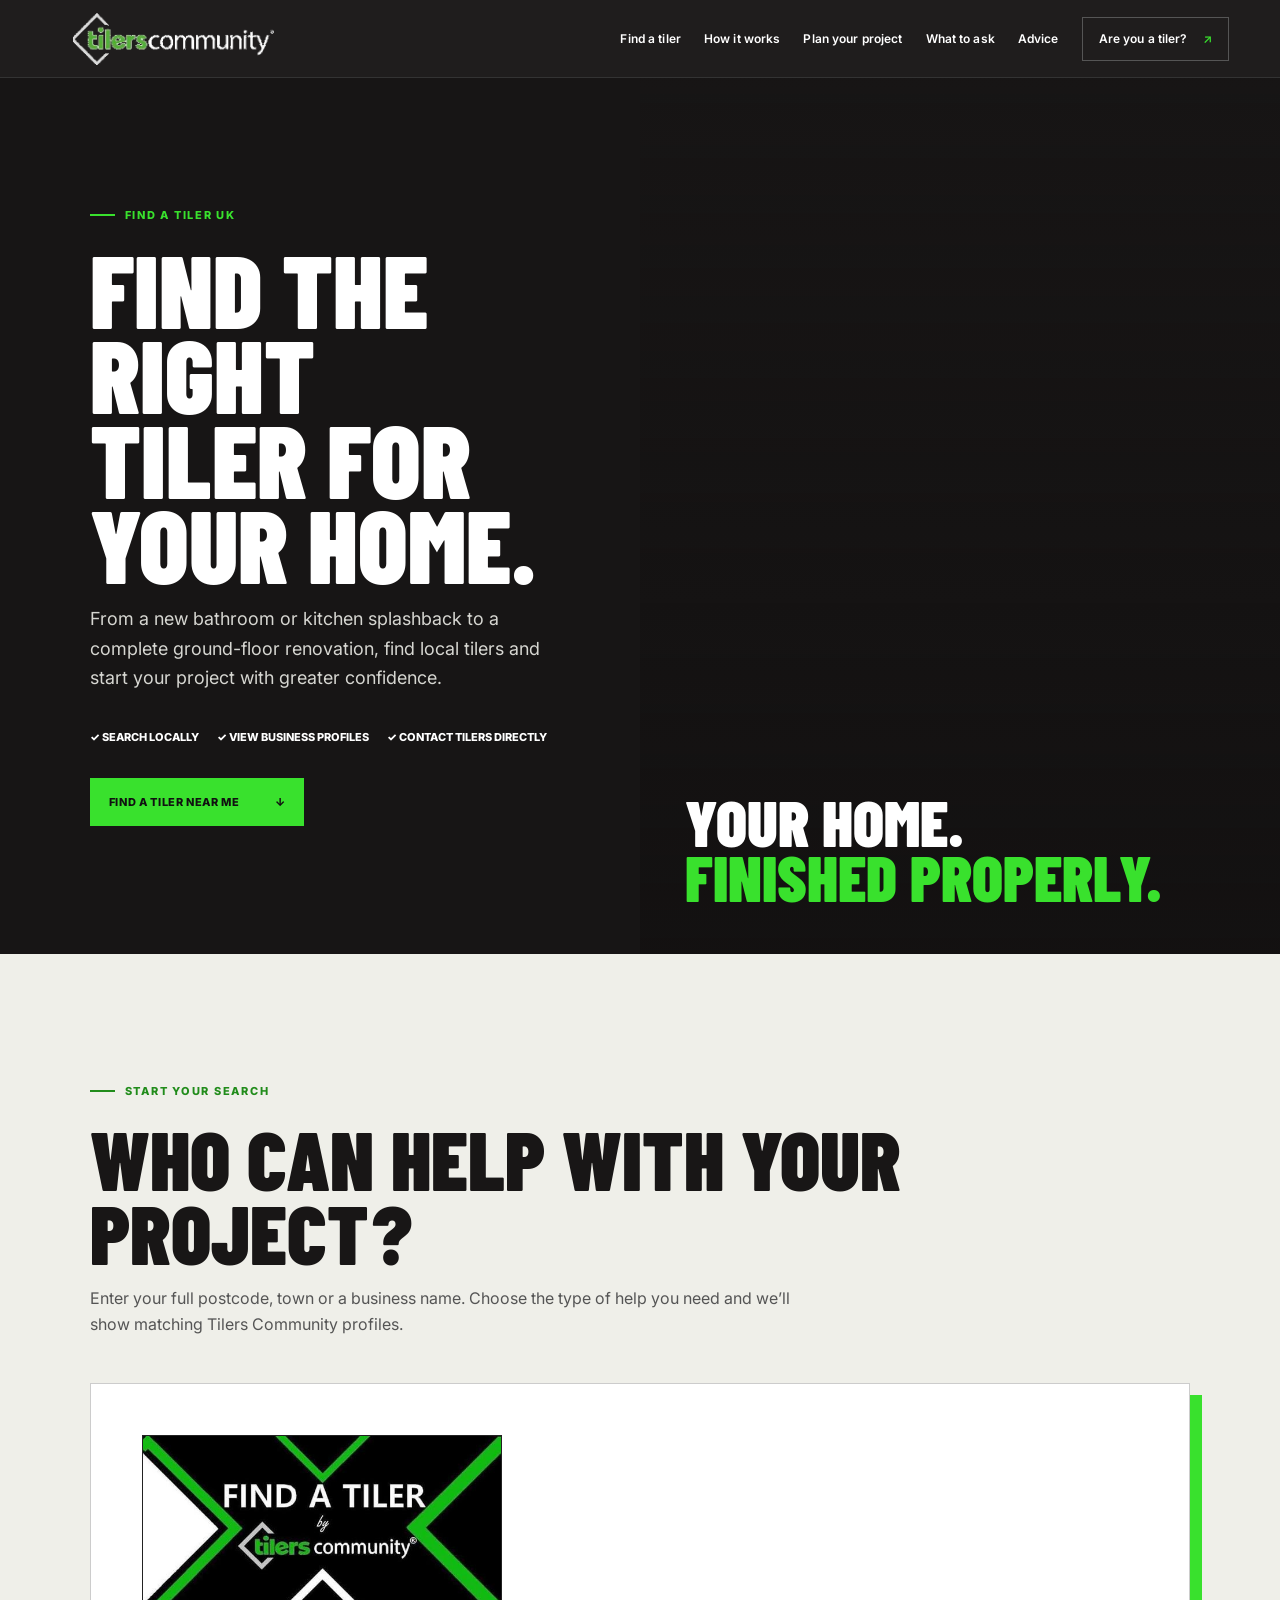
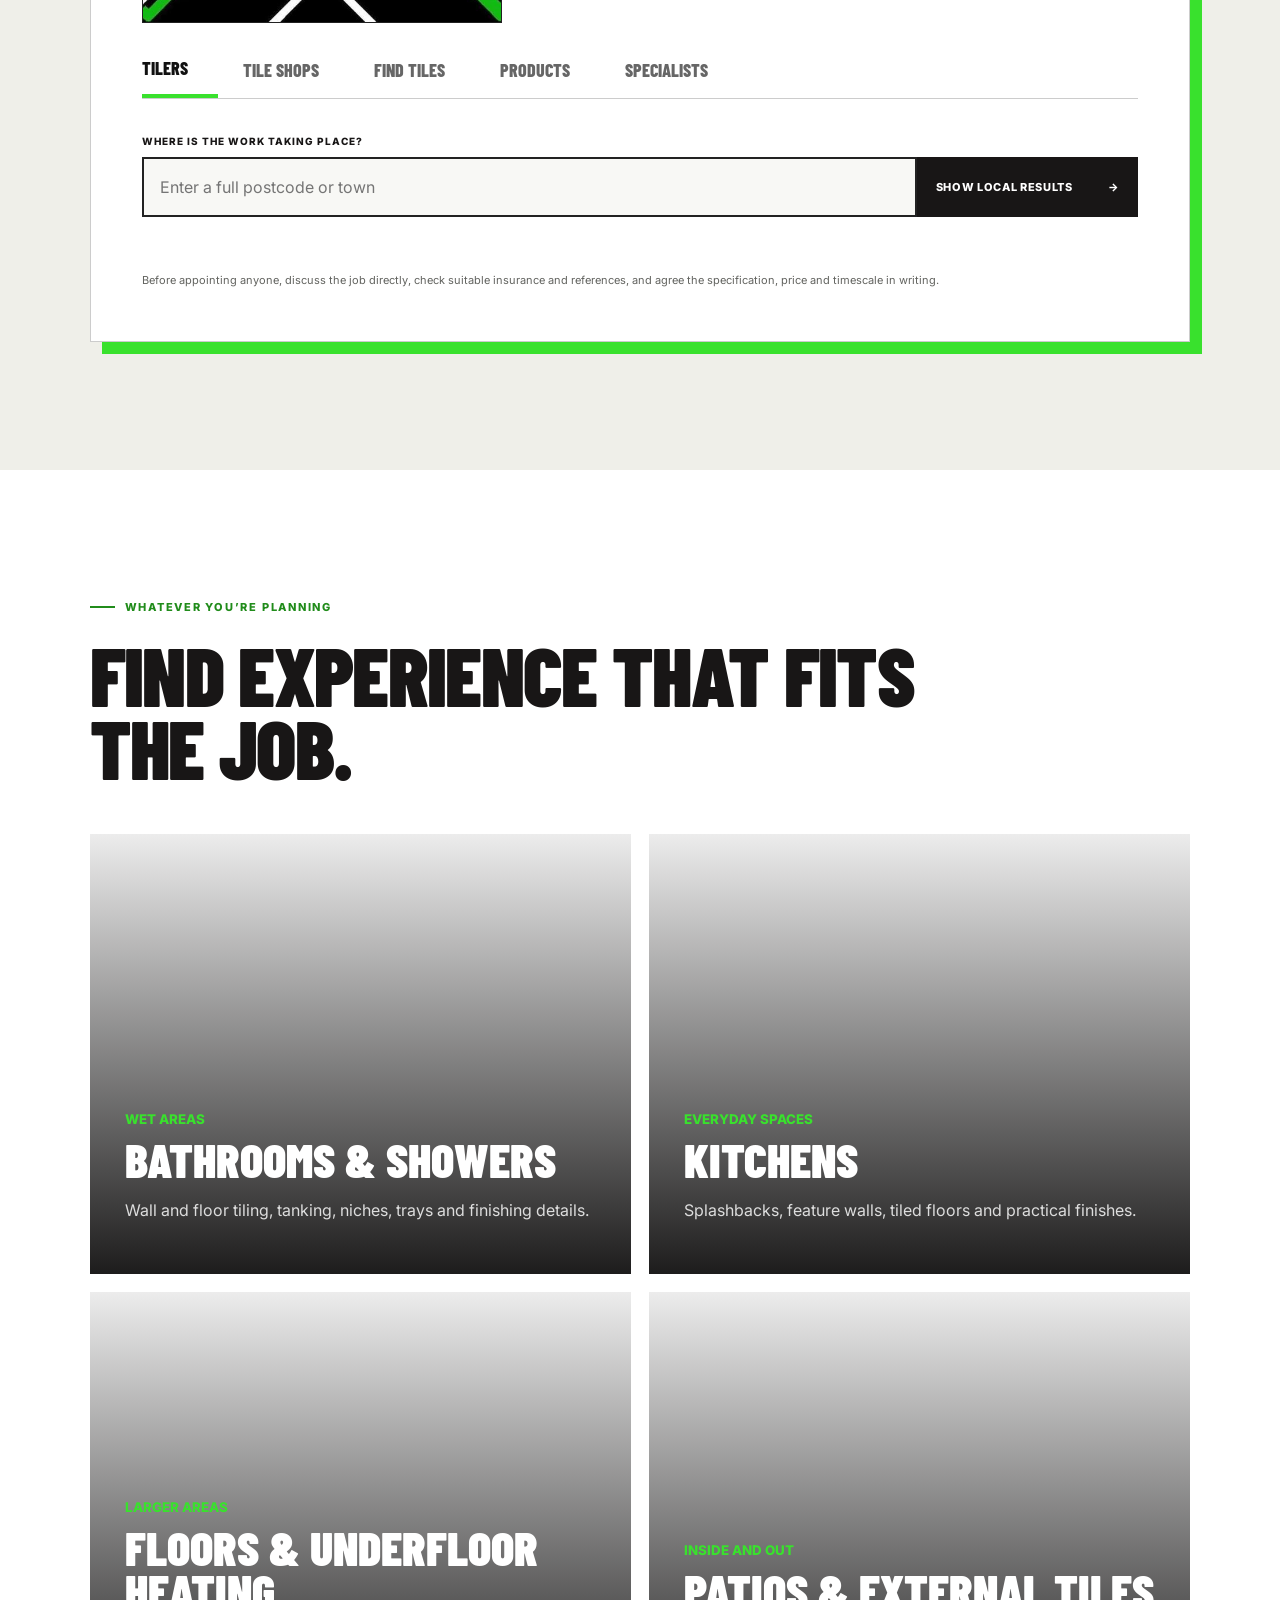
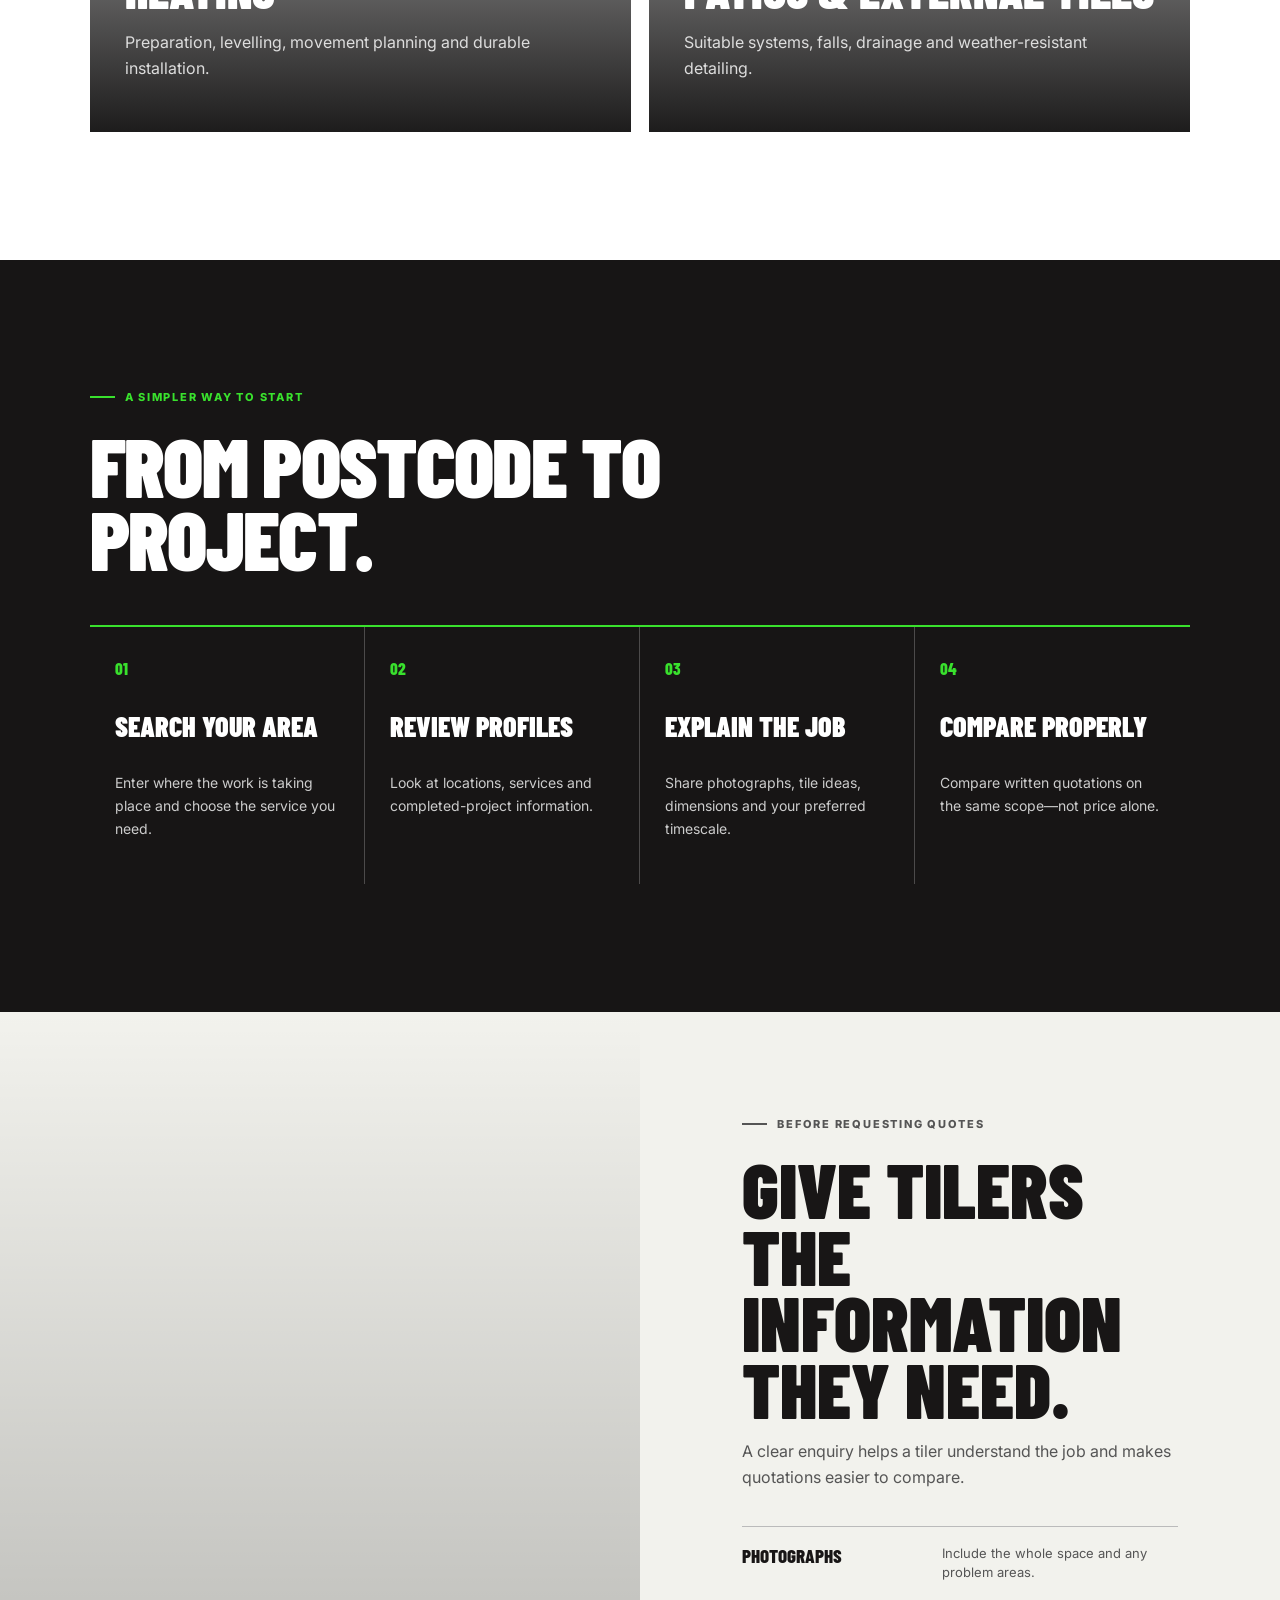
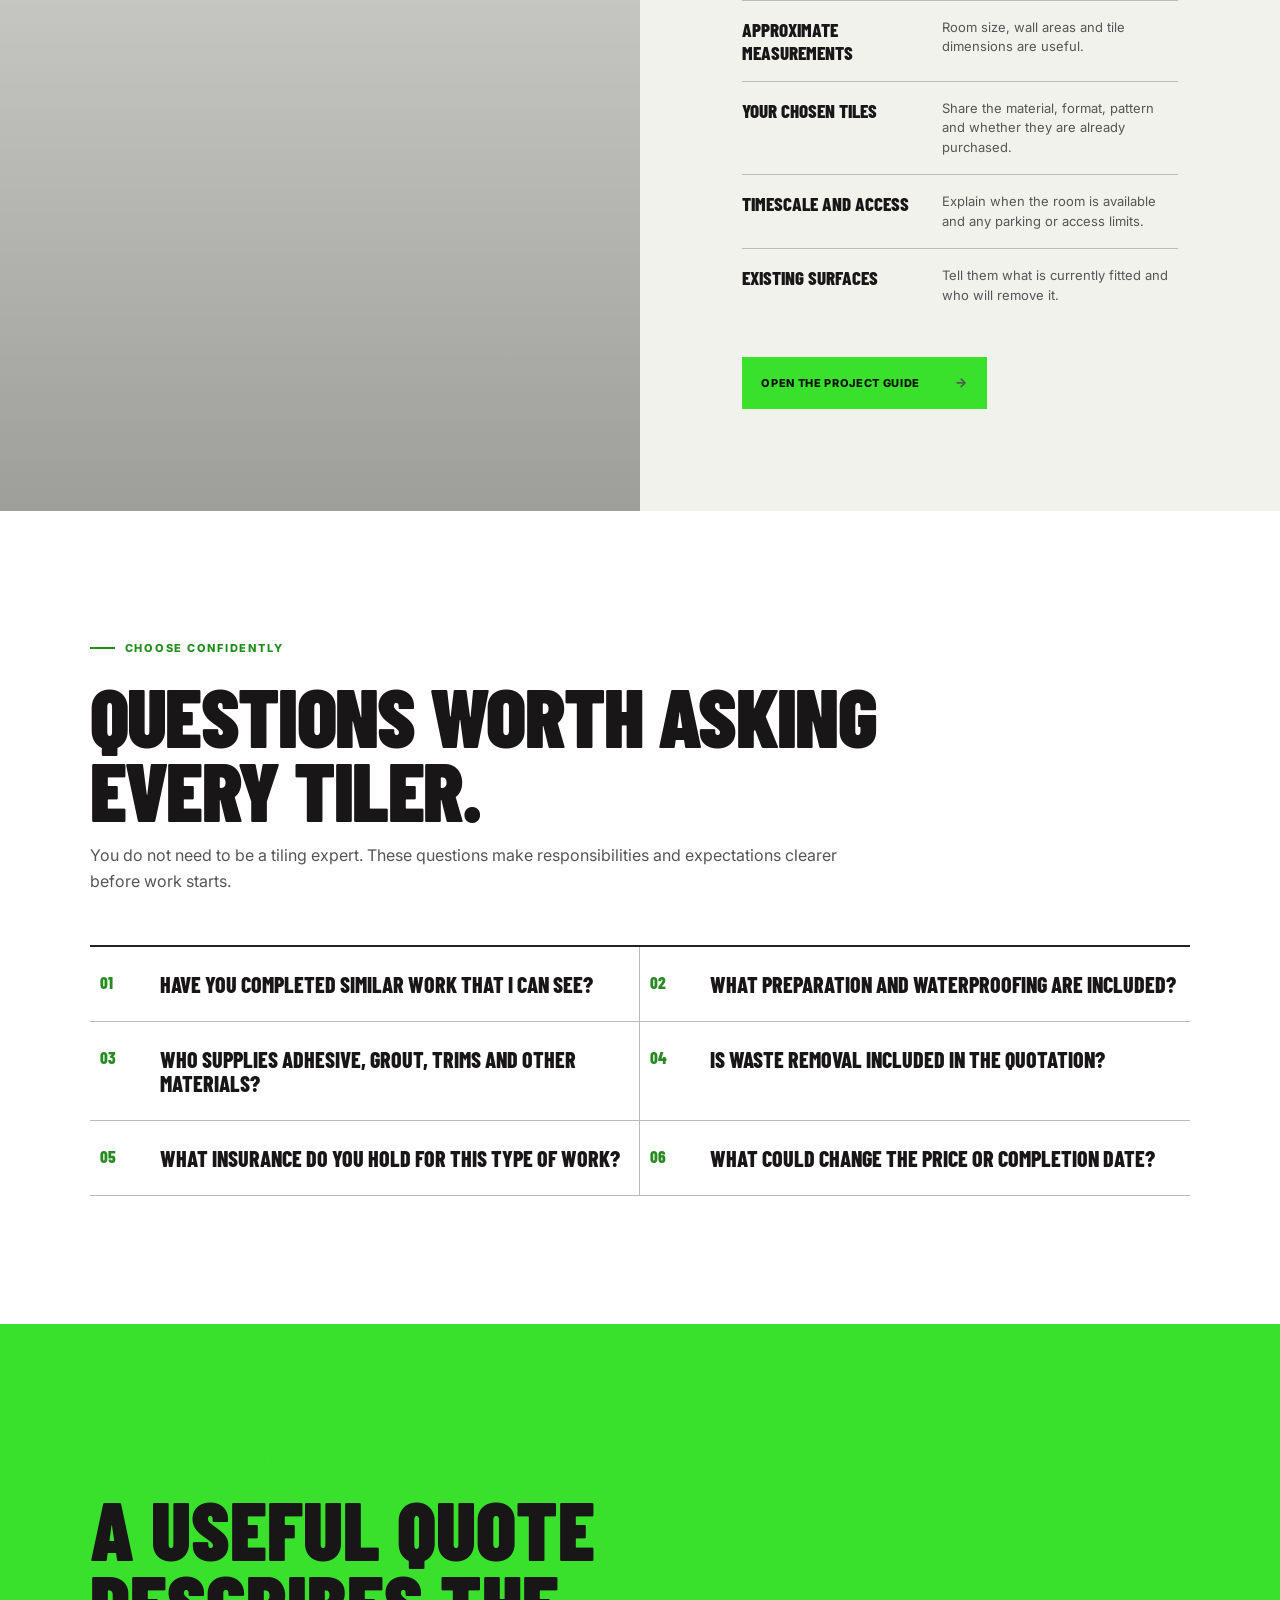
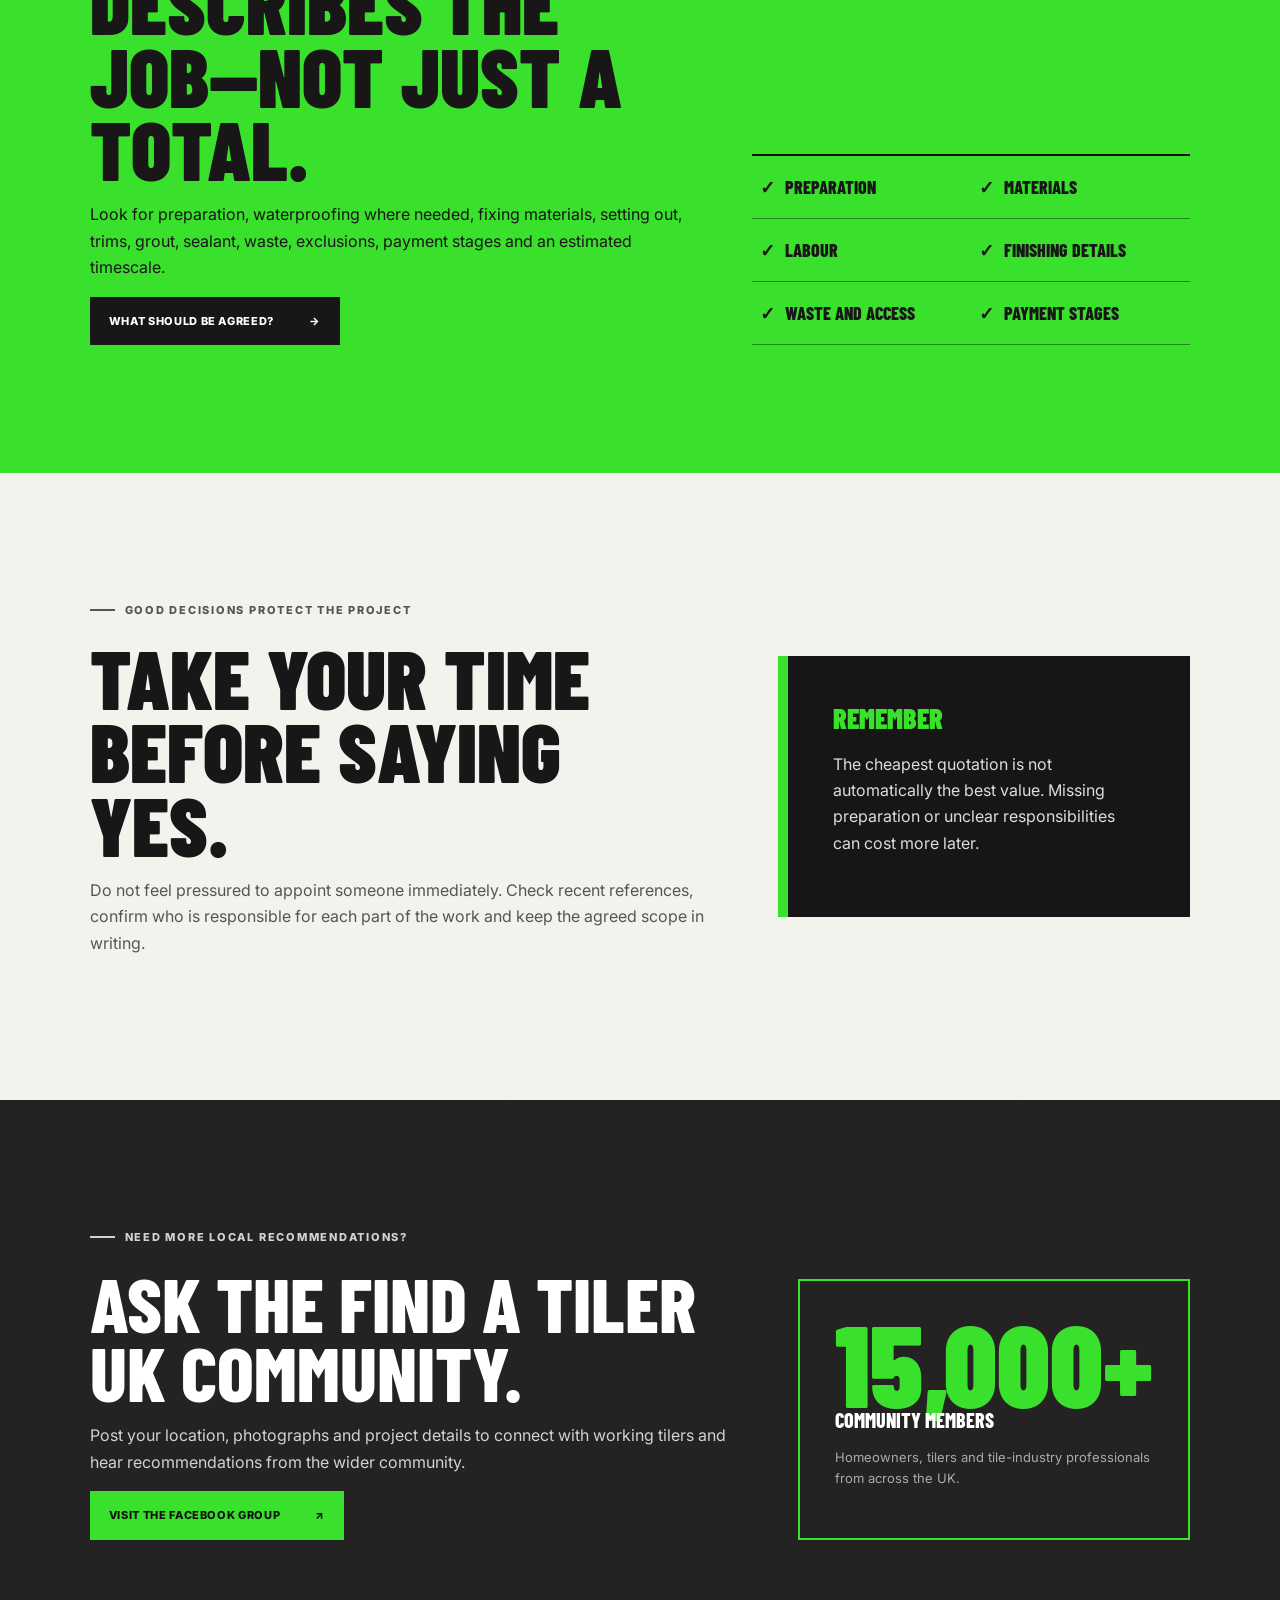
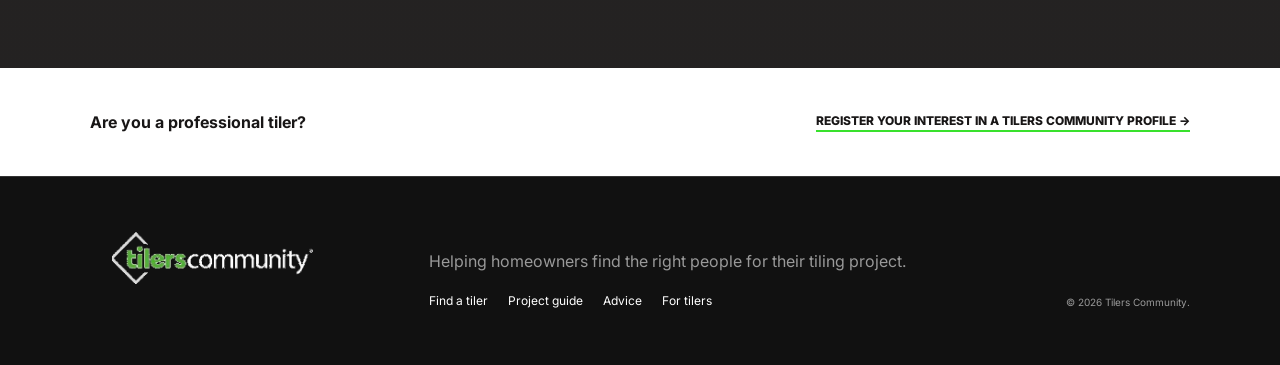
==== commit 3cb3b8d9: "Rebuild homepage around homeowner tiler search journey" ====
--- a/index.html
+++ b/index.html
@@ -3,123 +3,90 @@
 <head>
   <meta charset="utf-8">
   <meta name="viewport" content="width=device-width,initial-scale=1">
-  <meta name="description" content="TC100 connects homeowners with trusted independent tilers, local retailers and practical tiling guidance.">
-  <title>Tilers Community | Find a Tiler & TC100</title>
+  <meta name="description" content="Find a local tiler for your bathroom, kitchen, floor or home renovation with Tilers Community.">
+  <title>Find a Local Tiler | Tilers Community</title>
   <link rel="preconnect" href="https://fonts.googleapis.com">
   <link rel="preconnect" href="https://fonts.gstatic.com" crossorigin>
   <link href="https://fonts.googleapis.com/css2?family=Barlow+Condensed:wght@600;700;800;900&family=Inter:wght@400;500;600;700&display=swap" rel="stylesheet">
   <link rel="stylesheet" href="styles.css">
 </head>
-<body>
+<body class="customer-site">
   <header class="site-header">
     <a class="brand brand-image" href="#top" aria-label="Tilers Community home"><img src="assets/tilers-community-logo-dark-bg.png" alt="Tilers Community"></a>
-    <button class="menu-button" aria-expanded="false" aria-controls="main-nav"><span></span><span></span><span></span><b>Menu</b></button>
+    <button class="menu-button" aria-expanded="false" aria-controls="main-nav"><b>Menu</b></button>
     <nav id="main-nav" class="main-nav" aria-label="Main navigation">
-      <a href="#homeowners">Find a tiler</a><a href="#trade">For tilers</a><a href="#retailers">TC100 retailers</a><a href="#manufacturers">For brands</a><a href="#guides">Advice</a>
-      <a class="nav-login" href="#coming-soon">Member login <span>↗</span></a>
+      <a href="#find">Find a tiler</a><a href="#how">How it works</a><a href="#prepare">Plan your project</a><a href="#questions">What to ask</a><a href="resources.html">Advice</a>
+      <a class="nav-login" href="#trade-link">Are you a tiler? <span>↗</span></a>
     </nav>
   </header>
 
   <main id="top">
-    <section class="hero">
-      <div class="hero-grid">
-        <div class="hero-copy reveal">
-          <p class="eyebrow">Tilers Community</p>
-          <h1>Connecting the people who <em>power</em> the tiling industry.</h1>
-          <p class="hero-intro">Trusted tilers. Knowledgeable local retailers. Straightforward advice. Tilers Community brings every side of the trade together in one place.</p>
-          <div class="button-row"><a class="button button-green" href="#find">Find a trusted tiler <span>→</span></a><a class="text-link" href="#trade">I work in the trade <span>↘</span></a></div>
-        </div>
-        <div class="hero-visual reveal">
-          <div class="hero-photo" role="img" aria-label="Professional tiler working on a floor"></div>
-          <div class="stat-stamp"><strong>TC</strong><span>One connected<br>tile trade</span></div>
-          <div class="tile-mark" aria-hidden="true"></div>
-        </div>
+    <section class="customer-hero">
+      <div class="customer-hero-copy reveal">
+        <p class="eyebrow">Find a Tiler UK</p>
+        <h1>Find the right tiler for your home.</h1>
+        <p>From a new bathroom or kitchen splashback to a complete ground-floor renovation, find local tilers and start your project with greater confidence.</p>
+        <div class="hero-trust"><span>✓ Search locally</span><span>✓ View business profiles</span><span>✓ Contact tilers directly</span></div>
+        <a class="button button-green" href="#find">Find a tiler near me <span>↓</span></a>
       </div>
-      <div class="ticker" aria-hidden="true"><span>TRUSTED PEOPLE</span><i>◆</i><span>LOCAL KNOWLEDGE</span><i>◆</i><span>BETTER TILING</span><i>◆</i><span>ONE COMMUNITY</span></div>
+      <div class="customer-hero-image" role="img" aria-label="Professional tiler carefully installing wall tiles"><div class="hero-image-label"><strong>Your home.</strong><span>Finished properly.</span></div></div>
     </section>
 
-    <section id="find" class="finder section-pad">
-      <div class="section-heading reveal"><p class="eyebrow dark">Start your project</p><h2>Find the right people, <em>near you.</em></h2></div>
+    <section id="find" class="customer-finder section-pad">
+      <div class="finder-intro reveal"><p class="eyebrow dark">Start your search</p><h2>Who can help with your project?</h2><p>Enter your full postcode, town or a business name. Choose the type of help you need and we’ll show matching Tilers Community profiles.</p></div>
       <div class="finder-card reveal">
         <img class="finder-identity" src="assets/find-a-tiler-logo.jpg" alt="Find a Tiler by Tilers Community">
-        <div class="finder-tabs" role="tablist"><button class="active" data-type="tiler" role="tab">Tilers</button><button data-type="retailer" role="tab">TC100 retailers</button><button data-type="tile" role="tab">Tiles</button><button data-type="product" role="tab">Products</button><button data-type="service" role="tab">Services</button></div>
-        <form id="finder-form"><label for="postcode">Your postcode, town or business name</label><div class="search-row"><input id="postcode" name="postcode" placeholder="e.g. CV31 1AD, Birmingham or A1 Tiling" required autocomplete="postal-code"><button class="button button-dark" type="submit">Search directory <span>→</span></button></div><p id="search-message" class="form-message" aria-live="polite"></p></form>
-        <div class="trust-points"><span>✓ Independent businesses</span><span>✓ Community connected</span><span>✓ Local to you</span></div>
+        <div class="finder-tabs" role="tablist"><button class="active" data-type="tiler" role="tab">Tilers</button><button data-type="retailer" role="tab">Tile shops</button><button data-type="tile" role="tab">Find tiles</button><button data-type="product" role="tab">Products</button><button data-type="service" role="tab">Specialists</button></div>
+        <form id="finder-form"><label for="postcode">Where is the work taking place?</label><div class="search-row"><input id="postcode" name="postcode" placeholder="Enter a full postcode or town" required autocomplete="postal-code"><button class="button button-dark" type="submit">Show local results <span>→</span></button></div><p id="search-message" class="form-message" aria-live="polite"></p></form>
         <div id="directory-results" class="directory-results" aria-live="polite"></div>
-        <p class="directory-source">Tilers Community profiles are being prepared for launch. Always speak directly with a business, check suitable insurance and references, and agree the full scope in writing before appointing anyone.</p>
+        <p class="directory-source">Before appointing anyone, discuss the job directly, check suitable insurance and references, and agree the specification, price and timescale in writing.</p>
       </div>
     </section>
 
-    <section class="facebook-community section-pad">
-      <div class="community-proof reveal"><div><p class="eyebrow">Find a Tiler UK</p><h2>From a Facebook recommendation to the right person for the job.</h2><p>The public Find a Tiler UK group connects homeowners looking for help with working tilers looking for genuine local projects. The website makes that useful community easier to search and compare.</p><a class="button button-green" href="https://www.facebook.com/groups/1502340233579741/" target="_blank" rel="noopener">Visit the Facebook group <span>↗</span></a></div><div class="community-number"><strong>15,000+</strong><span>community members</span><p>Local requests, recommendations, completed-work photos and practical conversations from across the UK.</p></div></div>
-      <div class="how-it-works reveal"><article><b>01</b><h3>Tell us about the job</h3><p>Add your location, project type, approximate timescale and photographs.</p></article><article><b>02</b><h3>Meet suitable tilers</h3><p>Discover professionals serving your area and review their work and services.</p></article><article><b>03</b><h3>Choose with confidence</h3><p>Speak directly, compare written quotations and agree the scope before work starts.</p></article></div>
-    </section>
-
-    <section id="homeowners" class="split-section section-pad">
-      <div class="image-panel homeowner-photo reveal"><div class="outlined-diamond"></div></div>
-      <div class="content-panel reveal"><p class="eyebrow">For homeowners</p><h2>Good tiling starts before the first tile.</h2><p>Know what to ask, what good preparation looks like and what should be agreed before work begins. We make it easier to choose confidently.</p><ul class="feature-list"><li><span>01</span><div><strong>Find trusted local talent</strong><small>Search independent tilers by location and specialism.</small></div></li><li><span>02</span><div><strong>Know what to expect</strong><small>A plain-English checklist for quotations, timings and preparation.</small></div></li><li><span>03</span><div><strong>Get the basics right</strong><small>Practical guides to tanking, substrates, floors, grout and maintenance.</small></div></li></ul><a class="button button-green" href="#guides">Explore homeowner guides <span>→</span></a></div>
-    </section>
-
-    <section id="retailers" class="retailer-section section-pad">
-      <div class="section-heading reveal"><p class="eyebrow dark">100 independent retailers</p><h2>Local stores. <em>One stronger network.</em></h2><p>The Tilers Community 100 brings independent tile retailers together, combining the right products with advice that only real experience can provide.</p></div>
-      <div class="retailer-grid reveal"><div class="number-block"><strong>100</strong><span>independent retailers<br>across the UK</span></div><div class="benefits"><article><b>01</b><h3>Shop local</h3><p>Discover knowledgeable independent retailers near your project.</p></article><article><b>02</b><h3>Get real advice</h3><p>Choose products with support from people who understand the job.</p></article><article><b>03</b><h3>Build connections</h3><p>Retailers, tilers and brands working together—not in isolation.</p></article></div></div>
-      <a class="button button-dark" href="#find">Find a TC100 retailer <span>→</span></a>
-    </section>
-
-    <section id="trade" class="trade-section section-pad">
-      <div class="trade-copy reveal"><p class="eyebrow">For professional tilers</p><h2>Built on the conversations that happen between jobs.</h2><p>Real-world knowledge, stronger local relationships and a community that understands the graft behind every finished project.</p><blockquote>“No egos. Just people helping people do a better job.”</blockquote><a class="button button-green" href="#join">Join the trade network <span>→</span></a></div>
-      <div class="trade-photo reveal"><div class="green-diamond"></div><div class="photo-label">One trade.<br>Every side of it.</div></div>
-    </section>
-
-    <section id="manufacturers" class="manufacturer-section section-pad">
-      <div class="section-heading reveal"><p class="eyebrow dark">Manufacturers & brands</p><h2>Get closer to the people using your products.</h2><p>Support the people specifying, selling and installing your products. Share practical knowledge, listen to the trade and build relationships based on real jobs.</p></div>
-      <div class="manufacturer-grid reveal"><article><span>01</span><h3>Listen to the trade</h3><p>See the recurring questions and challenges installers face on site.</p></article><article><span>02</span><h3>Share useful knowledge</h3><p>Put technical guidance in front of professionals when it matters.</p></article><article><span>03</span><h3>Support independents</h3><p>Build stronger links with the retailers and tilers representing your products.</p></article></div>
-      <a class="button button-dark" href="#join">Become a partner <span>→</span></a>
-    </section>
-
-    <section id="guides" class="guides section-pad">
-      <div class="section-heading reveal"><p class="eyebrow dark">Knowledge without the jargon</p><h2>Straightforward guides for <em>real jobs.</em></h2></div>
-      <div class="guide-grid reveal">
-        <article class="featured-guide"><div class="guide-image"></div><div class="guide-content"><small>Before the first tile</small><h3>Getting tanking right</h3><p>What waterproofing is, where it matters and the questions to ask before tiling begins.</p><a href="#guide-detail">Read the guide <span>→</span></a></div></article>
-        <div class="guide-list"><a href="#guide-detail"><span>01</span><div><small>Planning</small><strong>What to expect from a tiling contractor</strong></div><b>↗</b></a><a href="#guide-detail"><span>02</span><div><small>Preparation</small><strong>Substrates: boards, floors and walls</strong></div><b>↗</b></a><a href="#guide-detail"><span>03</span><div><small>Buying guide</small><strong>Large-format tiles: handling and preparation</strong></div><b>↗</b></a><a href="#guide-detail"><span>04</span><div><small>Finishing</small><strong>Grout, silicone and ongoing care</strong></div><b>↗</b></a></div>
+    <section class="project-types section-pad">
+      <div class="section-heading reveal"><p class="eyebrow dark">Whatever you’re planning</p><h2>Find experience that fits the job.</h2></div>
+      <div class="project-grid reveal">
+        <article class="project-bathroom"><div><small>Wet areas</small><h3>Bathrooms & showers</h3><p>Wall and floor tiling, tanking, niches, trays and finishing details.</p></div></article>
+        <article class="project-kitchen"><div><small>Everyday spaces</small><h3>Kitchens</h3><p>Splashbacks, feature walls, tiled floors and practical finishes.</p></div></article>
+        <article class="project-floor"><div><small>Larger areas</small><h3>Floors & underfloor heating</h3><p>Preparation, levelling, movement planning and durable installation.</p></div></article>
+        <article class="project-outdoor"><div><small>Inside and out</small><h3>Patios & external tiles</h3><p>Suitable systems, falls, drainage and weather-resistant detailing.</p></div></article>
       </div>
     </section>
 
-    <section id="knowledge" class="knowledge-hub section-pad">
-      <div class="section-heading reveal"><p class="eyebrow dark">Knowledge & career hub</p><h2>Learn, qualify and keep improving.</h2><p>A clear starting point for new entrants, experienced tilers, retailers and homeowners. Formal standards, qualifications and inspection services remain with the relevant awarding bodies and industry authorities.</p></div>
-      <div class="hub-grid reveal">
-        <article><span>01</span><h3>Apprenticeships</h3><p>Understand the Wall and Floor Tiler apprenticeship and the route into professional tiling.</p><a href="resources.html#apprenticeships">Read the Tilers Community guide →</a></article>
-        <article><span>02</span><h3>NVQ & CSCS pathways</h3><p>Guidance for experienced operatives looking to evidence competence through assessment.</p><a href="resources.html#qualifications">Understand your options →</a></article>
-        <article><span>03</span><h3>Colleges & training centres</h3><p>Understand what to look for in colleges, training centres, masterclasses and product training.</p><a href="resources.html#training">Choose suitable training →</a></article>
-        <article><span>04</span><h3>Heritage & craftsmanship</h3><p>Discover specialist heritage skills and routes towards advanced craftsmanship.</p><a href="resources.html#heritage">Develop your craft →</a></article>
-      </div>
+    <section id="how" class="customer-how section-pad">
+      <div class="section-heading reveal"><p class="eyebrow">A simpler way to start</p><h2>From postcode to project.</h2></div>
+      <div class="customer-steps reveal"><article><b>01</b><h3>Search your area</h3><p>Enter where the work is taking place and choose the service you need.</p></article><article><b>02</b><h3>Review profiles</h3><p>Look at locations, services and completed-project information.</p></article><article><b>03</b><h3>Explain the job</h3><p>Share photographs, tile ideas, dimensions and your preferred timescale.</p></article><article><b>04</b><h3>Compare properly</h3><p>Compare written quotations on the same scope—not price alone.</p></article></div>
     </section>
 
-    <section id="technical" class="technical-hub section-pad">
-      <div class="technical-intro reveal"><p class="eyebrow">Technical support</p><h2>Practical answers in plain English.</h2><p>Tilers Community brings common questions, preparation advice and practical job guidance into one clear resource centre for homeowners and the trade.</p></div>
-      <div class="technical-grid reveal"><a href="resources.html#faqs"><small>Everyday questions</small><strong>Technical FAQs</strong><span>Primers, substrates, heated floors, grouting and more →</span></a><a href="resources.html#standards"><small>Working responsibly</small><strong>Standards explained</strong><span>How standards affect tiles, fixing, adhesives and grouts →</span></a><a href="resources.html#problems"><small>When something has gone wrong</small><strong>Problems & inspections</strong><span>Record the issue, contact the installer and choose an independent specialist →</span></a><a href="resources.html#tiling-guide"><small>Day-to-day reference</small><strong>Tilers Community guide</strong><span>Preparation and installation issues encountered on real jobs →</span></a></div>
-      <p class="source-note">These guides provide general information, not project-specific design, legal advice or certification. Check current product instructions and applicable standards for every job.</p>
+    <section id="prepare" class="prepare-section">
+      <div class="prepare-image" role="img" aria-label="Tiler preparing a bathroom wall"></div>
+      <div class="prepare-copy reveal"><p class="eyebrow">Before requesting quotes</p><h2>Give tilers the information they need.</h2><p>A clear enquiry helps a tiler understand the job and makes quotations easier to compare.</p><ul><li><strong>Photographs</strong><span>Include the whole space and any problem areas.</span></li><li><strong>Approximate measurements</strong><span>Room size, wall areas and tile dimensions are useful.</span></li><li><strong>Your chosen tiles</strong><span>Share the material, format, pattern and whether they are already purchased.</span></li><li><strong>Timescale and access</strong><span>Explain when the room is available and any parking or access limits.</span></li><li><strong>Existing surfaces</strong><span>Tell them what is currently fitted and who will remove it.</span></li></ul><a class="button button-green" href="resources.html#tiling-guide">Open the project guide <span>→</span></a></div>
     </section>
 
-    <section id="membership" class="member-benefits section-pad">
-      <div class="section-heading reveal"><p class="eyebrow dark">Built for working businesses</p><h2>More reasons to stay connected.</h2></div>
-      <div class="benefit-grid reveal"><article><b>01</b><h3>Win more work</h3><p>A searchable profile puts your services, area and completed projects in front of homeowners.</p></article><article><b>02</b><h3>Build your reputation</h3><p>Bring together photographs, customer feedback and clear contact details.</p></article><article><b>03</b><h3>Learn from the trade</h3><p>Practical conversations, product demonstrations and shared solutions from real jobs.</p></article><article><b>04</b><h3>Access opportunities</h3><p>Training, events, partner offers and useful business resources in one place.</p></article><article><b>05</b><h3>Strengthen local links</h3><p>Connect tilers with independent retailers, manufacturers and nearby specialists.</p></article><article><b>06</b><h3>Stay informed</h3><p>News, technical updates, new products and changes affecting the tiled environment.</p></article></div>
+    <section id="questions" class="questions-section section-pad">
+      <div class="section-heading reveal"><p class="eyebrow dark">Choose confidently</p><h2>Questions worth asking every tiler.</h2><p>You do not need to be a tiling expert. These questions make responsibilities and expectations clearer before work starts.</p></div>
+      <div class="question-grid reveal"><article><span>01</span><p>Have you completed similar work that I can see?</p></article><article><span>02</span><p>What preparation and waterproofing are included?</p></article><article><span>03</span><p>Who supplies adhesive, grout, trims and other materials?</p></article><article><span>04</span><p>Is waste removal included in the quotation?</p></article><article><span>05</span><p>What insurance do you hold for this type of work?</p></article><article><span>06</span><p>What could change the price or completion date?</p></article></div>
     </section>
 
-    <section id="sustainability" class="sustainability section-pad"><div class="reveal"><p class="eyebrow">Better choices</p><h2>Tiles can be a sustainable, long-life surface.</h2><p>Explore durability, responsible sourcing, Environmental Product Declarations, waste reduction, efficient installation and maintaining tiled surfaces for a longer service life.</p><div class="button-row"><a class="button button-green" href="resources.html#sustainability">Sustainability resources <span>→</span></a><a class="text-link" href="resources.html#business-sustainability">Ways businesses can improve →</a></div></div><div class="sustainability-points reveal"><span>01 <b>Specify for longevity</b></span><span>02 <b>Source responsibly</b></span><span>03 <b>Reduce site waste</b></span><span>04 <b>Maintain, don’t replace</b></span></div></section>
+    <section class="quote-section section-pad">
+      <div class="quote-copy reveal"><p class="eyebrow">Compare like for like</p><h2>A useful quote describes the job—not just a total.</h2><p>Look for preparation, waterproofing where needed, fixing materials, setting out, trims, grout, sealant, waste, exclusions, payment stages and an estimated timescale.</p><a class="button button-dark" href="resources.html#tiling-guide">What should be agreed? <span>→</span></a></div>
+      <div class="quote-checklist reveal"><span>Preparation</span><span>Materials</span><span>Labour</span><span>Finishing details</span><span>Waste and access</span><span>Payment stages</span></div>
+    </section>
 
-    <section id="news-events" class="news-events section-pad"><div class="section-heading reveal"><p class="eyebrow dark">Community calendar</p><h2>News, training and events.</h2><p>A future home for Tilers Community meet-ups, manufacturer demonstrations, trade days, member stories and industry dates.</p></div><div class="event-grid reveal"><article><small>Learn</small><h3>Training & demonstrations</h3><p>Hands-on product days, masterclasses and practical skills sessions.</p></article><article><small>Connect</small><h3>Community meet-ups</h3><p>Bring tilers, retailers and brands together away from the comment thread.</p></article><article><small>Celebrate</small><h3>Projects & people</h3><p>Member spotlights, exceptional installations and the people moving the trade forward.</p></article></div></section>
+    <section class="customer-reassurance section-pad">
+      <div class="reveal"><p class="eyebrow">Good decisions protect the project</p><h2>Take your time before saying yes.</h2><p>Do not feel pressured to appoint someone immediately. Check recent references, confirm who is responsible for each part of the work and keep the agreed scope in writing.</p></div>
+      <div class="reassurance-card reveal"><strong>Remember</strong><p>The cheapest quotation is not automatically the best value. Missing preparation or unclear responsibilities can cost more later.</p></div>
+    </section>
 
-    <section class="brands section-pad"><p class="eyebrow">Industry partners</p><h2>Brands that show up for the trade.</h2><p class="brands-intro">A visible place for manufacturers who contribute knowledge, training and practical support to the community.</p><div class="brand-strip"><span>TOOLS</span><span>ADHESIVES</span><span>TILES</span><span>PROFILES</span><span>AFTERCARE</span></div></section>
+    <section class="facebook-community customer-community section-pad">
+      <div class="community-proof reveal"><div><p class="eyebrow">Need more local recommendations?</p><h2>Ask the Find a Tiler UK community.</h2><p>Post your location, photographs and project details to connect with working tilers and hear recommendations from the wider community.</p><a class="button button-green" href="https://www.facebook.com/groups/1502340233579741/" target="_blank" rel="noopener">Visit the Facebook group <span>↗</span></a></div><div class="community-number"><strong>15,000+</strong><span>community members</span><p>Homeowners, tilers and tile-industry professionals from across the UK.</p></div></div>
+    </section>
 
-    <section id="join" class="join-section section-pad"><div><p class="eyebrow dark">Grow with the community</p><h2>Get your name on the books.</h2><p>Whether you fix, retail or supply, Tilers Community is built to help good independent businesses be found and stay connected.</p></div><a class="button button-dark" href="mailto:hello@tilerscommunity.co.uk?subject=Tilers Community membership enquiry">Register your interest <span>→</span></a></section>
-
-    <section id="coming-soon" class="future-section section-pad"><div><p class="eyebrow">Coming next</p><h2>Your Tilers Community business profile.</h2><p>Member accounts are being built for the next phase. Tilers will be able to manage photos, contact details, services and reviews from one simple dashboard.</p></div><span class="status-pill">In development</span></section>
+    <section id="trade-link" class="trade-secondary"><p>Are you a professional tiler?</p><a href="mailto:hello@tilerscommunity.co.uk?subject=Join Tilers Community">Register your interest in a Tilers Community profile →</a></section>
   </main>
 
   <dialog id="profile-dialog" class="profile-dialog"><button class="dialog-close" type="button" aria-label="Close profile">×</button><div id="profile-content"></div></dialog>
-
-  <footer><a class="brand brand-image footer-brand" href="#top"><img src="assets/tilers-community-logo-dark-bg.png" alt="Tilers Community"></a><div><p>Connecting independent people across the UK tile trade.</p><nav><a href="#homeowners">Homeowners</a><a href="#trade">Tilers</a><a href="#retailers">Retailers</a><a href="#manufacturers">Brands</a><a href="#guides">Advice</a></nav></div><small>© <span id="year"></span> Tilers Community. All rights reserved.</small></footer>
+  <footer><a class="brand brand-image footer-brand" href="#top"><img src="assets/tilers-community-logo-dark-bg.png" alt="Tilers Community"></a><div><p>Helping homeowners find the right people for their tiling project.</p><nav><a href="#find">Find a tiler</a><a href="#prepare">Project guide</a><a href="resources.html">Advice</a><a href="#trade-link">For tilers</a></nav></div><small>© <span id="year"></span> Tilers Community.</small></footer>
   <script src="script.js"></script>
 </body>
 </html>
--- a/styles.css
+++ b/styles.css
@@ -60,6 +60,7 @@
 .result-copy small{color:#777}
 .result-card>a,.profile-button{font-size:10px;text-transform:uppercase;font-weight:800;border:0;border-bottom:2px solid var(--green);padding:4px 0;background:none;cursor:pointer;color:#181616}
 .directory-source{font-size:11px;color:#62635f;margin:20px 0 0;max-width:850px}
+.empty-results{padding:38px 5px}.empty-results strong{display:block;font:900 clamp(30px,5vw,48px)/.95 var(--display);text-transform:uppercase}.empty-results p{max-width:680px;color:#5d5e5a}.empty-results .button{margin-top:12px}
 .source-note{color:#b8b8b3}
 @media(max-width:1100px){.main-nav{display:none;position:absolute;top:78px;left:0;right:0;background:#181616;padding:25px;flex-direction:column;align-items:stretch;border-top:1px solid #444}.main-nav.open{display:flex}.menu-button{display:flex;align-items:center;gap:5px}.menu-button span{display:none}.menu-button b{text-transform:uppercase;font-size:11px}}
 @media(max-width:700px){.result-card{grid-template-columns:48px 1fr}.result-card>a{grid-column:2}.results-heading{align-items:flex-start;flex-direction:column}.brand-image{width:190px}.finder-card{box-shadow:7px 7px 0 var(--green)}}
@@ -76,3 +77,15 @@
 .resource-header{position:relative}.resource-header .button{padding:12px 15px}.resource-hero{min-height:630px;padding:clamp(90px,12vw,170px) clamp(22px,8vw,120px);display:flex;align-items:end;color:#fff;background:linear-gradient(90deg,rgba(20,18,18,.95),rgba(20,18,18,.3)),url('https://images.unsplash.com/photo-1581858726788-75bc0f6a952d?auto=format&fit=crop&w=1800&q=88') center/cover}.resource-hero>div{max-width:850px}.resource-hero h1{font:900 clamp(58px,9vw,120px)/.82 var(--display);text-transform:uppercase;margin:0}.resource-hero p:last-child{max-width:700px;color:#ddd;font-size:17px}.resource-nav{position:sticky;top:0;z-index:20;display:flex;gap:0;overflow-x:auto;background:var(--green);border-bottom:2px solid #111}.resource-nav a{white-space:nowrap;padding:16px 24px;border-right:1px solid rgba(0,0,0,.3);text-transform:uppercase;font:800 13px var(--display)}.resource-section{padding:clamp(75px,9vw,125px) clamp(22px,8vw,120px);background:#f7f7f3}.resource-section.alternate,.resource-section.compact{background:#fff}.resource-section h2{font:900 clamp(48px,7vw,88px)/.88 var(--display);text-transform:uppercase;margin:0 0 35px}.resource-lead{max-width:900px;font-size:18px;color:#4c4d49}.resource-cards{display:grid;grid-template-columns:repeat(4,1fr);border:2px solid #222}.resource-cards article{padding:28px;border-right:1px solid #aaa}.resource-cards article:last-child{border-right:0}.resource-cards b{color:#258321}.resource-cards h3{font:800 25px var(--display);text-transform:uppercase}.resource-cards p{font-size:14px;color:#555}.trade-image-break{min-height:570px;display:flex;align-items:end;padding:70px clamp(22px,8vw,120px);color:#fff;background:linear-gradient(0deg,rgba(20,18,18,.9),rgba(20,18,18,.05)),url('https://images.unsplash.com/photo-1562259949-e8e7689d7828?auto=format&fit=crop&w=1800&q=88') center/cover}.trade-image-break h2{font:900 clamp(50px,7vw,90px)/.86 var(--display);text-transform:uppercase;max-width:850px;margin:0}.faq-list{max-width:980px;border-top:2px solid #222}.faq-list details{border-bottom:1px solid #aaa;padding:22px 5px}.faq-list summary{font:800 24px var(--display);text-transform:uppercase;cursor:pointer}.faq-list p{max-width:800px;color:#555}.check-grid{display:grid;grid-template-columns:repeat(2,1fr);border-top:2px solid #222}.check-grid span{padding:20px;border-bottom:1px solid #aaa}.check-grid span:before{content:'✓';color:#258321;font-weight:900;margin-right:12px}.dark-resource{background:#191717;color:#fff}.dark-resource>p{max-width:900px;color:#ccc}.dark-resource li{margin:12px 0}.problem-steps{list-style:none;padding:0;max-width:1000px}.problem-steps li{display:grid;grid-template-columns:220px 1fr;gap:25px;padding:22px 0;border-bottom:1px solid #bbb}.problem-steps strong{font:800 23px var(--display);text-transform:uppercase}.problem-steps span{color:#555}.sustainability-resource{background:#173b2c;color:#fff}.sustainability-resource .resource-cards{border-color:#8eaa9c}.sustainability-resource .resource-cards article{border-color:#6f8d7e}.sustainability-resource .resource-cards p{color:#d1ddd6}
 @media(max-width:900px){.resource-cards{grid-template-columns:1fr 1fr}.resource-cards article{border-bottom:1px solid #aaa}.resource-cards article:nth-child(2n){border-right:0}.problem-steps li{grid-template-columns:1fr;gap:5px}}
 @media(max-width:560px){.resource-header .button{font-size:9px;gap:8px}.resource-cards,.check-grid{grid-template-columns:1fr}.resource-cards article{border-right:0}.resource-nav{top:0}.trade-image-break{min-height:440px}.resource-hero{min-height:540px}.profile-dialog #profile-content{padding:50px 25px 30px}}
+
+/* Customer-first homepage */
+.customer-hero{min-height:760px;display:grid;grid-template-columns:1fr 1fr;background:#171515;color:#fff}.customer-hero-copy{padding:clamp(80px,10vw,150px) clamp(25px,7vw,105px);display:flex;flex-direction:column;justify-content:center}.customer-hero h1{font:900 clamp(62px,8vw,112px)/.83 var(--display);text-transform:uppercase;margin:0;max-width:750px}.customer-hero-copy>p:not(.eyebrow){max-width:650px;color:#d6d6d1;font-size:18px}.hero-trust{display:flex;gap:18px;flex-wrap:wrap;margin:18px 0 32px}.hero-trust span{font-size:11px;text-transform:uppercase;font-weight:800}.customer-hero-copy .button{align-self:flex-start}.customer-hero-image{min-height:650px;position:relative;background:linear-gradient(0deg,rgba(18,16,16,.8),rgba(18,16,16,.05)),url('https://images.unsplash.com/photo-1600607687939-ce8a6c25118c?auto=format&fit=crop&w=1300&q=88') center/cover}.hero-image-label{position:absolute;bottom:50px;left:45px}.hero-image-label strong,.hero-image-label span{display:block;text-transform:uppercase;font:900 clamp(35px,5vw,65px)/.85 var(--display)}.hero-image-label span{color:var(--green)}
+.customer-finder{background:#efefe9}.finder-intro{max-width:900px;margin-bottom:45px}.finder-intro h2,.project-types h2,.customer-how h2,.questions-section h2,.quote-section h2,.customer-reassurance h2{font:900 clamp(48px,6.5vw,86px)/.88 var(--display);text-transform:uppercase;margin:0}.finder-intro>p:last-child{max-width:700px;color:#555}.customer-finder .finder-card{max-width:1200px}.customer-finder .finder-identity{width:min(100%,360px)}
+.project-types{background:#fff}.project-grid{display:grid;grid-template-columns:repeat(2,1fr);gap:18px}.project-grid article{min-height:440px;display:flex;align-items:end;position:relative;overflow:hidden;background-position:center;background-size:cover}.project-grid article:before{content:'';position:absolute;inset:0;background:linear-gradient(0deg,rgba(15,14,14,.94),rgba(15,14,14,.08));transition:.3s}.project-grid article:hover:before{background:linear-gradient(0deg,rgba(15,14,14,.96),rgba(15,14,14,.25))}.project-grid article>div{position:relative;color:#fff;padding:35px;z-index:1}.project-grid small{color:var(--green);text-transform:uppercase;font-weight:800}.project-grid h3{font:900 clamp(32px,4vw,48px)/.9 var(--display);text-transform:uppercase;margin:8px 0}.project-grid p{color:#ddd;max-width:470px}.project-bathroom{background-image:url('https://images.unsplash.com/photo-1600566753190-17f0baa2a6c3?auto=format&fit=crop&w=1100&q=85')}.project-kitchen{background-image:url('https://images.unsplash.com/photo-1600585154340-be6161a56a0c?auto=format&fit=crop&w=1100&q=85')}.project-floor{background-image:url('https://images.unsplash.com/photo-1600566753086-00f18fb6b3ea?auto=format&fit=crop&w=1100&q=85')}.project-outdoor{background-image:url('https://images.unsplash.com/photo-1600607688969-a5bfcd646154?auto=format&fit=crop&w=1100&q=85')}
+.customer-how{background:#171515;color:#fff}.customer-how .section-heading h2{color:#fff}.customer-steps{display:grid;grid-template-columns:repeat(4,1fr);border-top:2px solid var(--green)}.customer-steps article{padding:30px 25px;border-right:1px solid #4c4a4a}.customer-steps article:last-child{border-right:0}.customer-steps b{font:800 17px var(--display);color:var(--green)}.customer-steps h3{font:900 28px var(--display);text-transform:uppercase}.customer-steps p{font-size:14px;color:#ccc}
+.prepare-section{display:grid;grid-template-columns:1fr 1fr;background:#f2f2ed}.prepare-image{min-height:850px;background:linear-gradient(0deg,rgba(0,0,0,.35),transparent),url('https://images.unsplash.com/photo-1562259949-e8e7689d7828?auto=format&fit=crop&w=1200&q=88') center/cover}.prepare-copy{padding:clamp(70px,8vw,120px)}.prepare-copy h2{font:900 clamp(48px,6vw,82px)/.87 var(--display);text-transform:uppercase;margin:0}.prepare-copy>p{color:#555}.prepare-copy ul{list-style:none;padding:0;margin:35px 0}.prepare-copy li{display:grid;grid-template-columns:180px 1fr;gap:20px;padding:17px 0;border-top:1px solid #bbb}.prepare-copy strong{font:800 19px var(--display);text-transform:uppercase}.prepare-copy span{font-size:13px;color:#555}
+.questions-section{background:#fff}.questions-section .section-heading>p:last-child{max-width:760px;color:#555}.question-grid{display:grid;grid-template-columns:repeat(2,1fr);border-top:2px solid #222}.question-grid article{display:grid;grid-template-columns:45px 1fr;gap:15px;padding:25px 10px;border-bottom:1px solid #bbb}.question-grid article:nth-child(odd){border-right:1px solid #bbb}.question-grid span{font:800 17px var(--display);color:#278b21}.question-grid p{margin:0;font:800 22px/1.1 var(--display);text-transform:uppercase}
+.quote-section{display:grid;grid-template-columns:1.15fr .85fr;gap:70px;align-items:end;background:var(--green)}.quote-copy p{max-width:720px}.quote-checklist{display:grid;grid-template-columns:1fr 1fr;border-top:2px solid #111}.quote-checklist span{padding:20px 8px;border-bottom:1px solid rgba(0,0,0,.4);font:800 18px var(--display);text-transform:uppercase}.quote-checklist span:before{content:'✓';margin-right:10px}
+.customer-reassurance{display:grid;grid-template-columns:1.2fr .8fr;gap:70px;align-items:center;background:#f3f3ee}.customer-reassurance>div:first-child>p{max-width:750px;color:#555}.reassurance-card{background:#171515;color:#fff;padding:45px;border-left:10px solid var(--green)}.reassurance-card strong{font:900 28px var(--display);text-transform:uppercase;color:var(--green)}.reassurance-card p{color:#ddd}.customer-community{background:linear-gradient(rgba(23,21,21,.94),rgba(23,21,21,.94)),url('https://images.unsplash.com/photo-1581858726788-75bc0f6a952d?auto=format&fit=crop&w=1800&q=80') center/cover}.trade-secondary{padding:25px clamp(22px,7vw,100px);background:#fff;display:flex;align-items:center;justify-content:space-between;gap:20px}.trade-secondary p{font-weight:700}.trade-secondary a{font-size:12px;text-transform:uppercase;font-weight:800;border-bottom:2px solid var(--green)}
+@media(max-width:950px){.customer-hero,.prepare-section,.quote-section,.customer-reassurance{grid-template-columns:1fr}.customer-hero-image{min-height:520px}.project-grid{grid-template-columns:1fr}.customer-steps{grid-template-columns:1fr 1fr}.prepare-image{min-height:560px}.quote-section,.customer-reassurance{gap:35px}}
+@media(max-width:600px){.customer-hero{min-height:auto}.customer-hero-copy{padding:75px 22px 55px}.customer-hero h1{font-size:60px}.customer-hero-image{min-height:430px}.hero-image-label{left:22px;bottom:30px}.project-grid article{min-height:380px}.customer-steps{grid-template-columns:1fr}.customer-steps article{border-right:0;border-bottom:1px solid #444}.prepare-image{min-height:420px}.prepare-copy{padding:70px 22px}.prepare-copy li{grid-template-columns:1fr;gap:5px}.question-grid{grid-template-columns:1fr}.question-grid article:nth-child(odd){border-right:0}.quote-checklist{grid-template-columns:1fr}.trade-secondary{align-items:flex-start;flex-direction:column}}
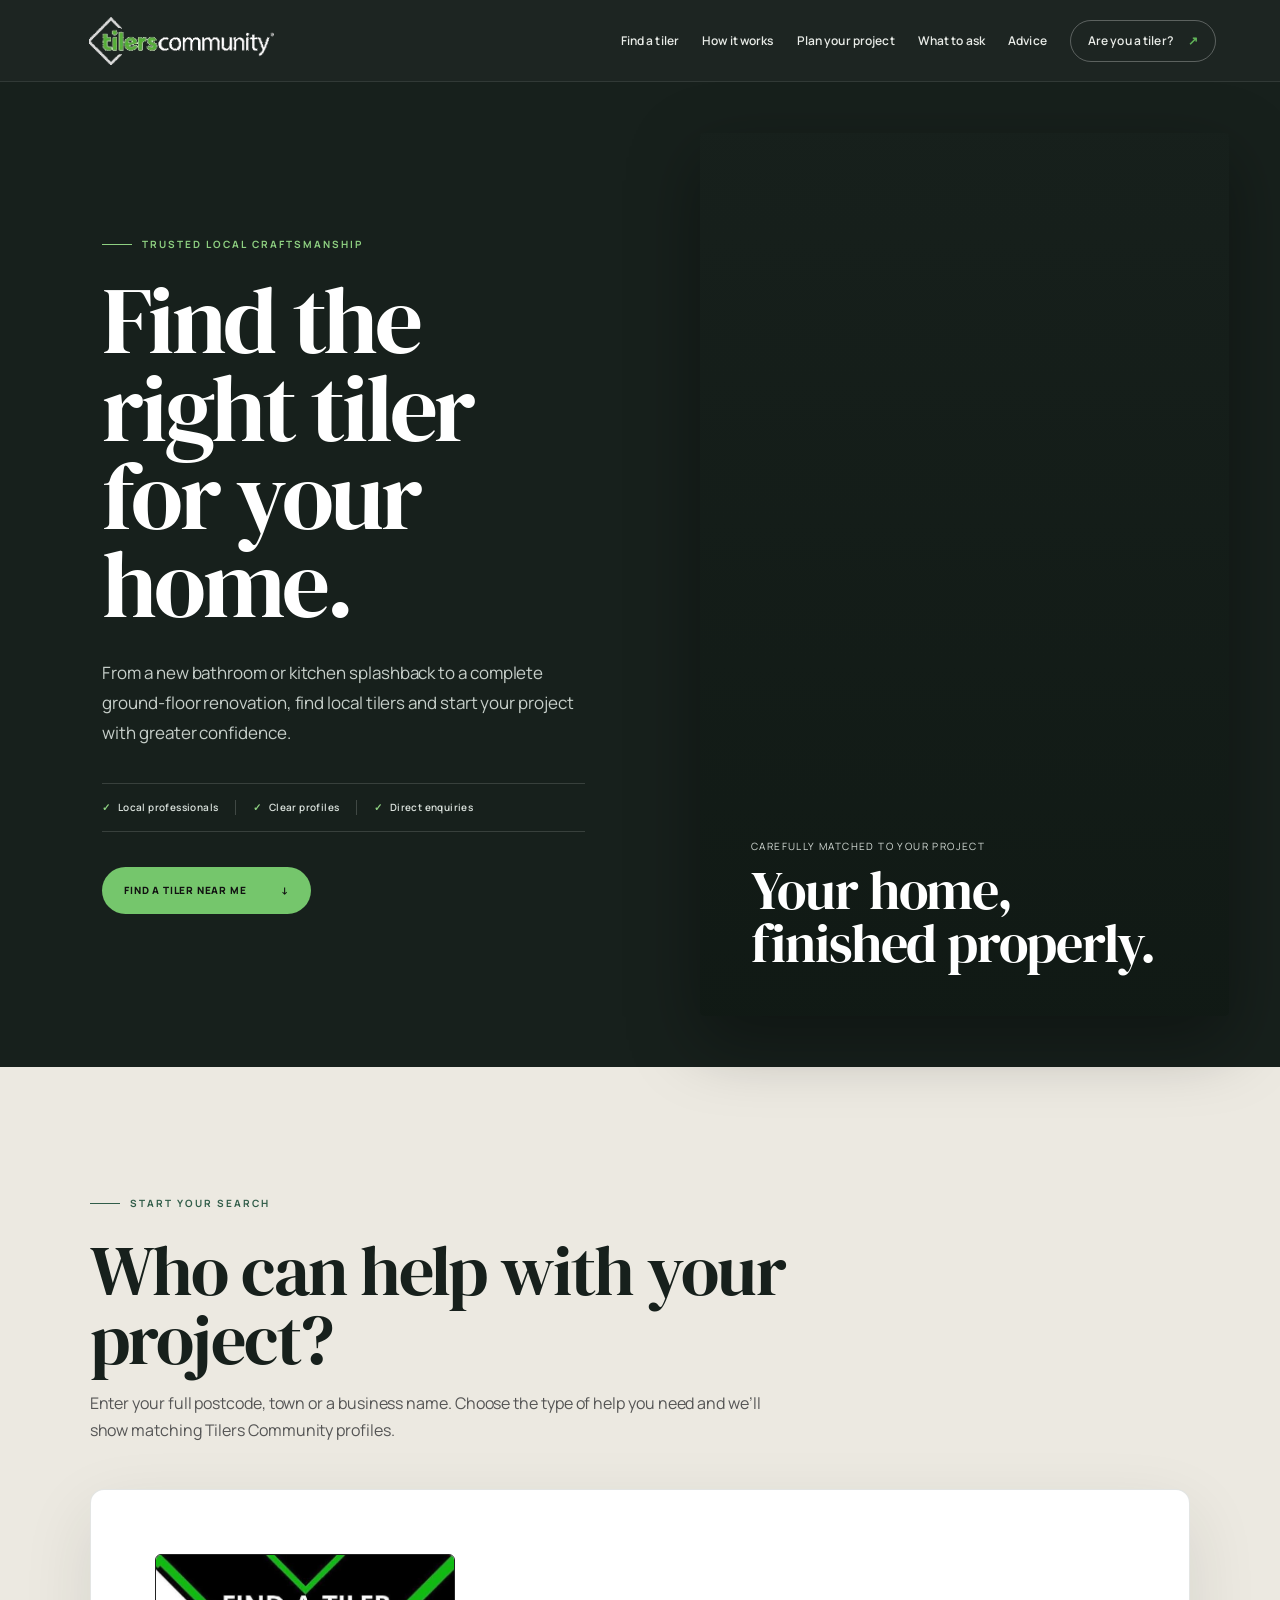
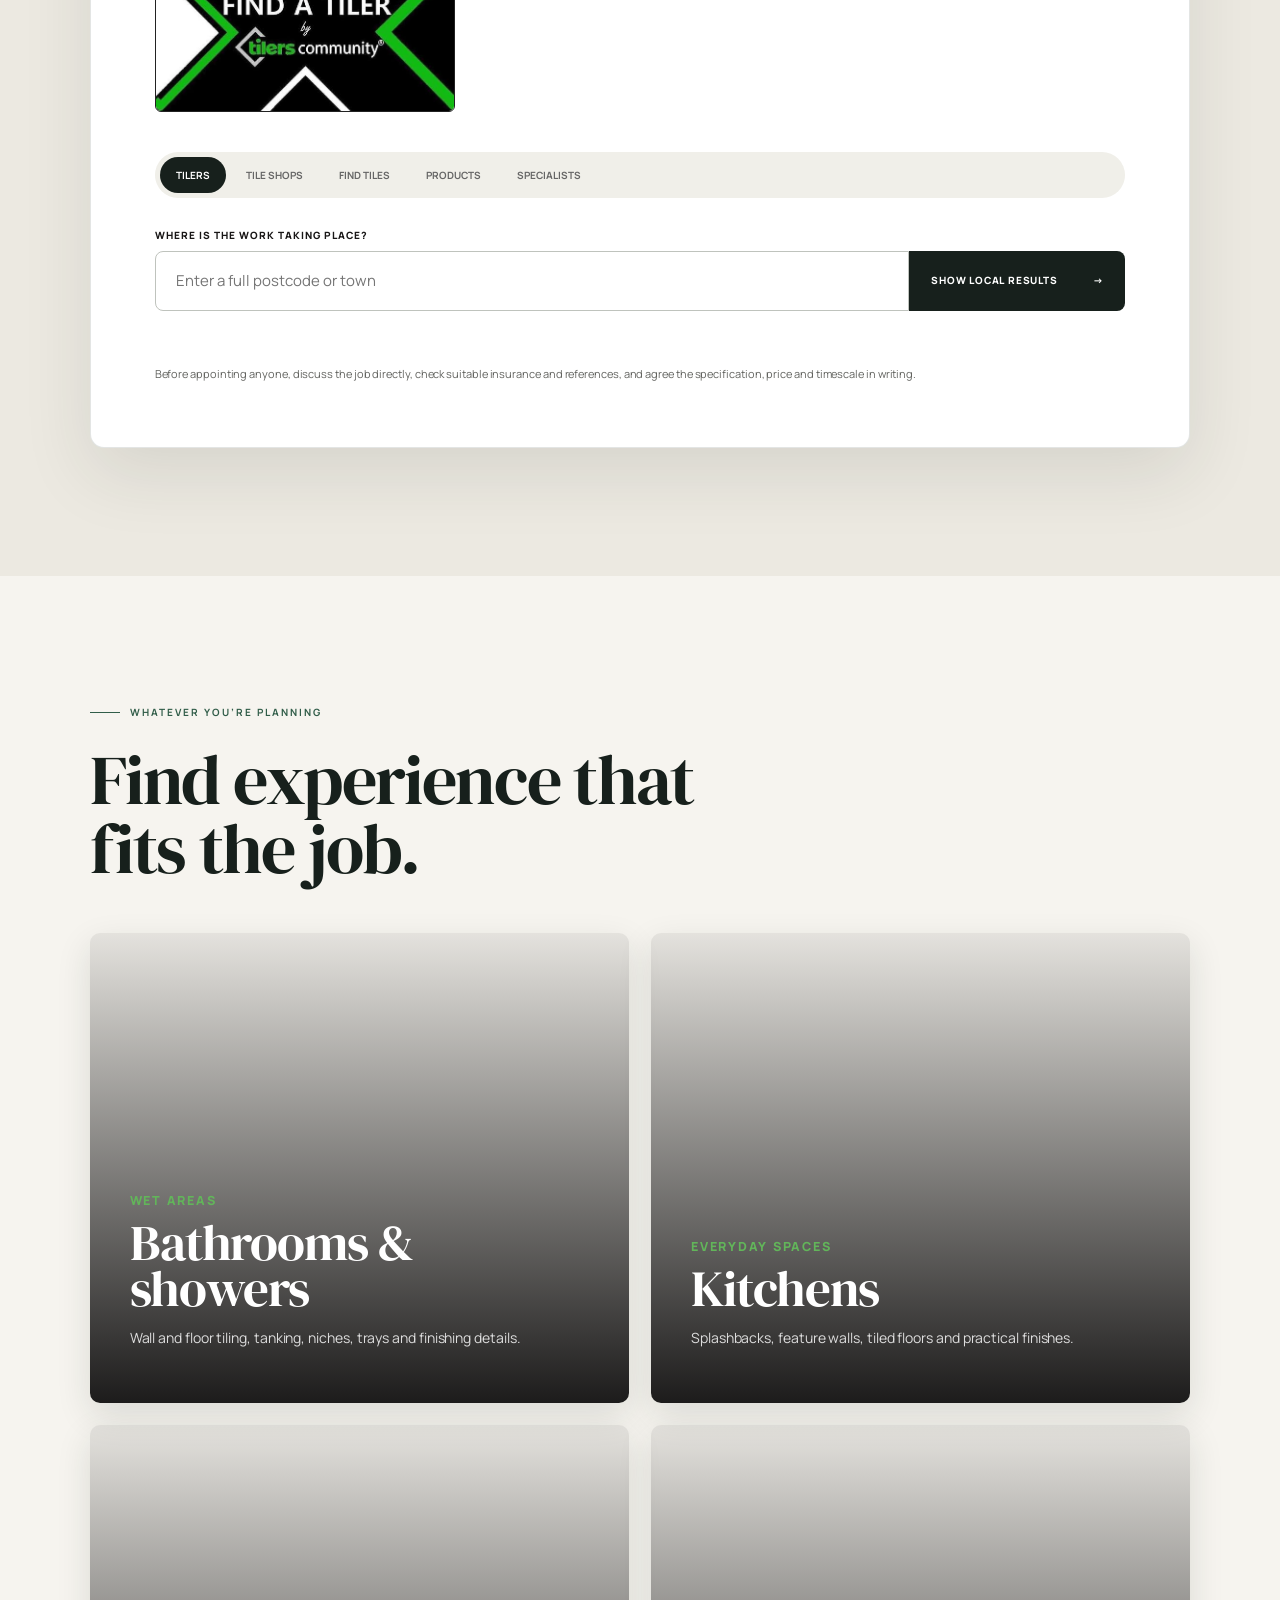
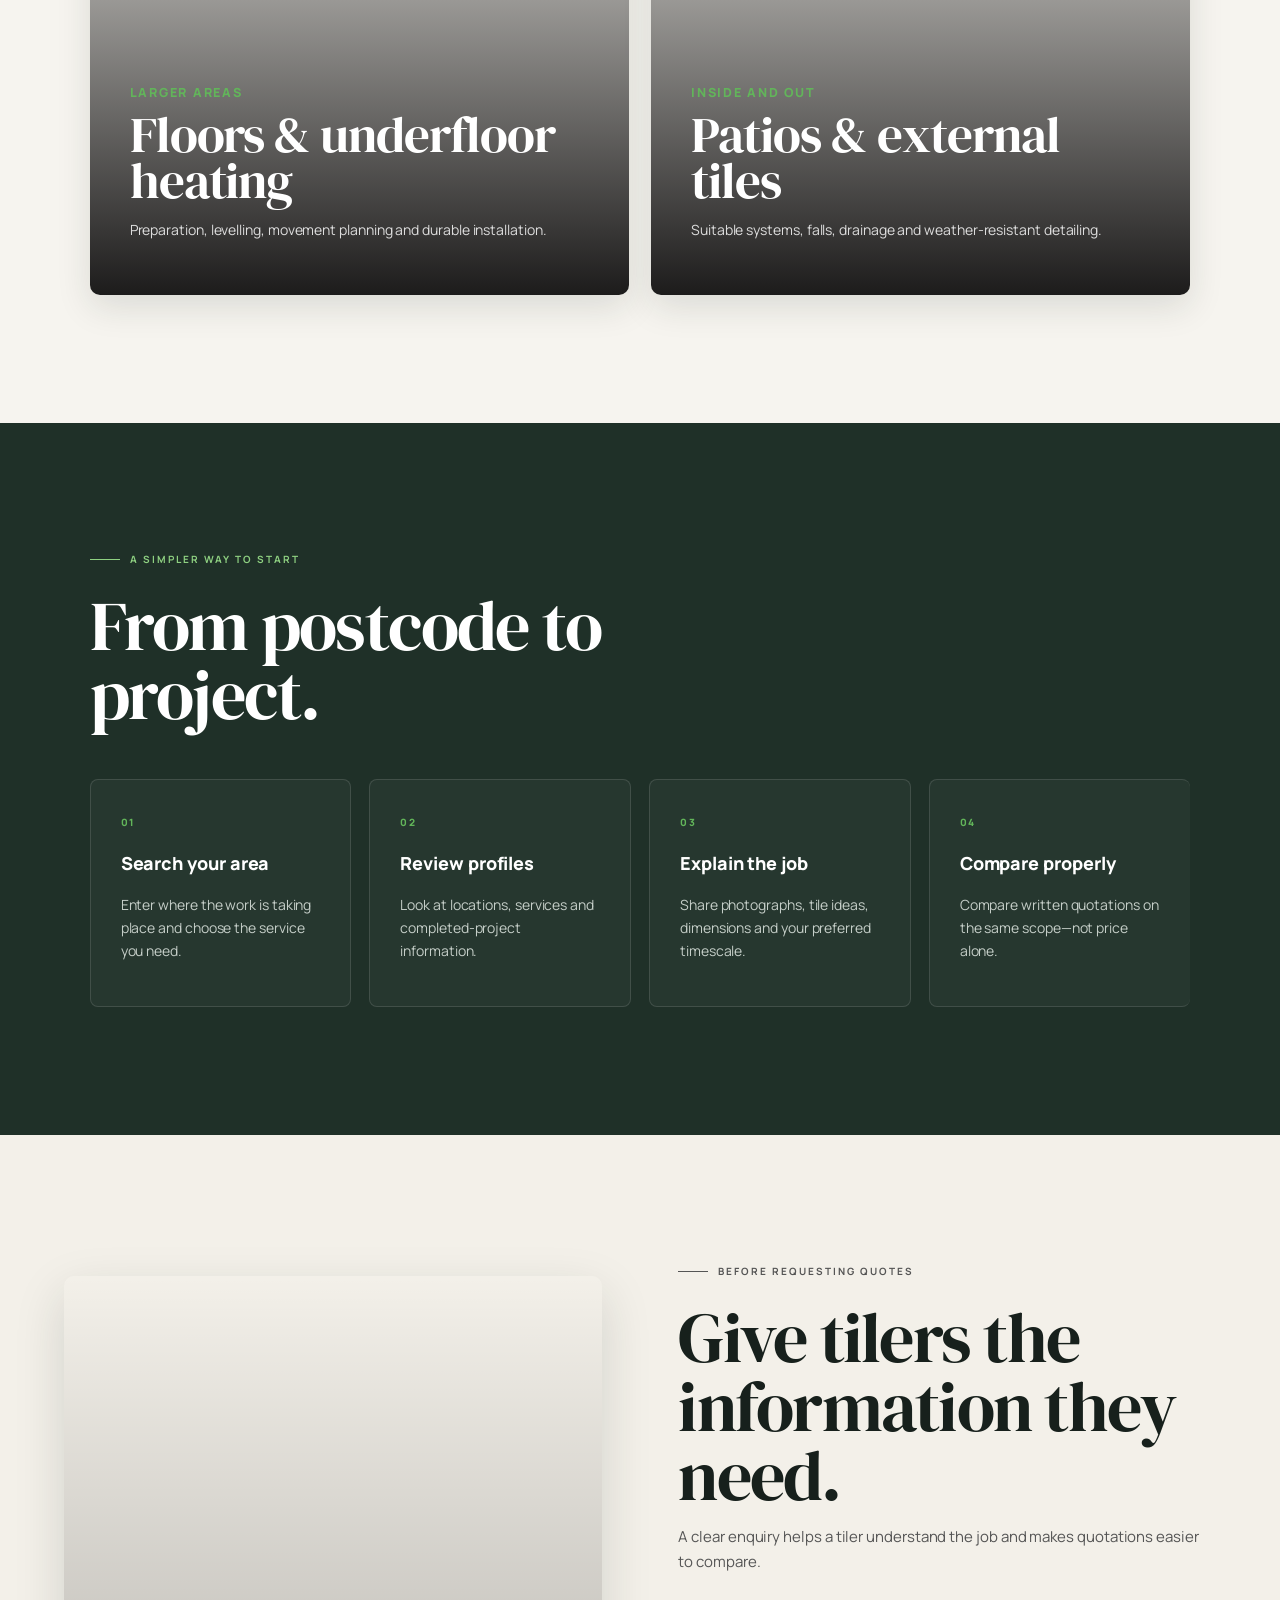
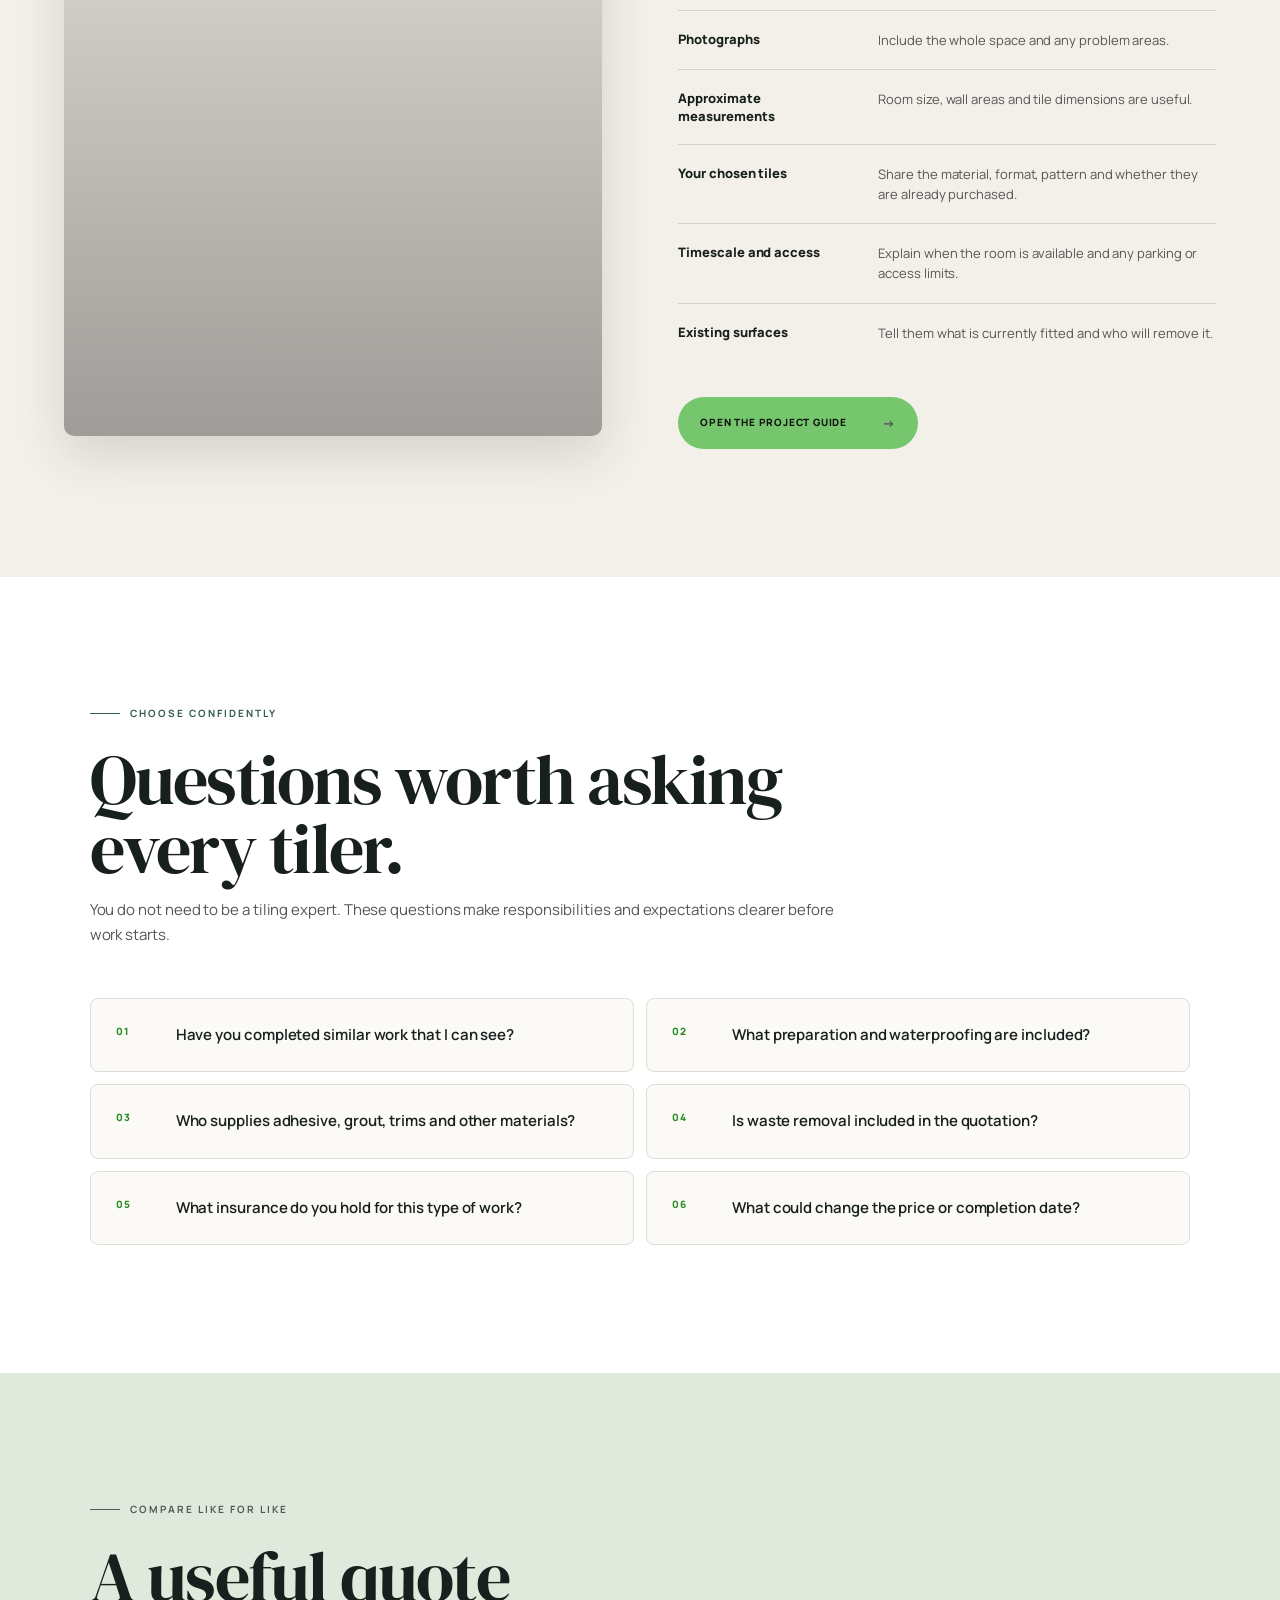
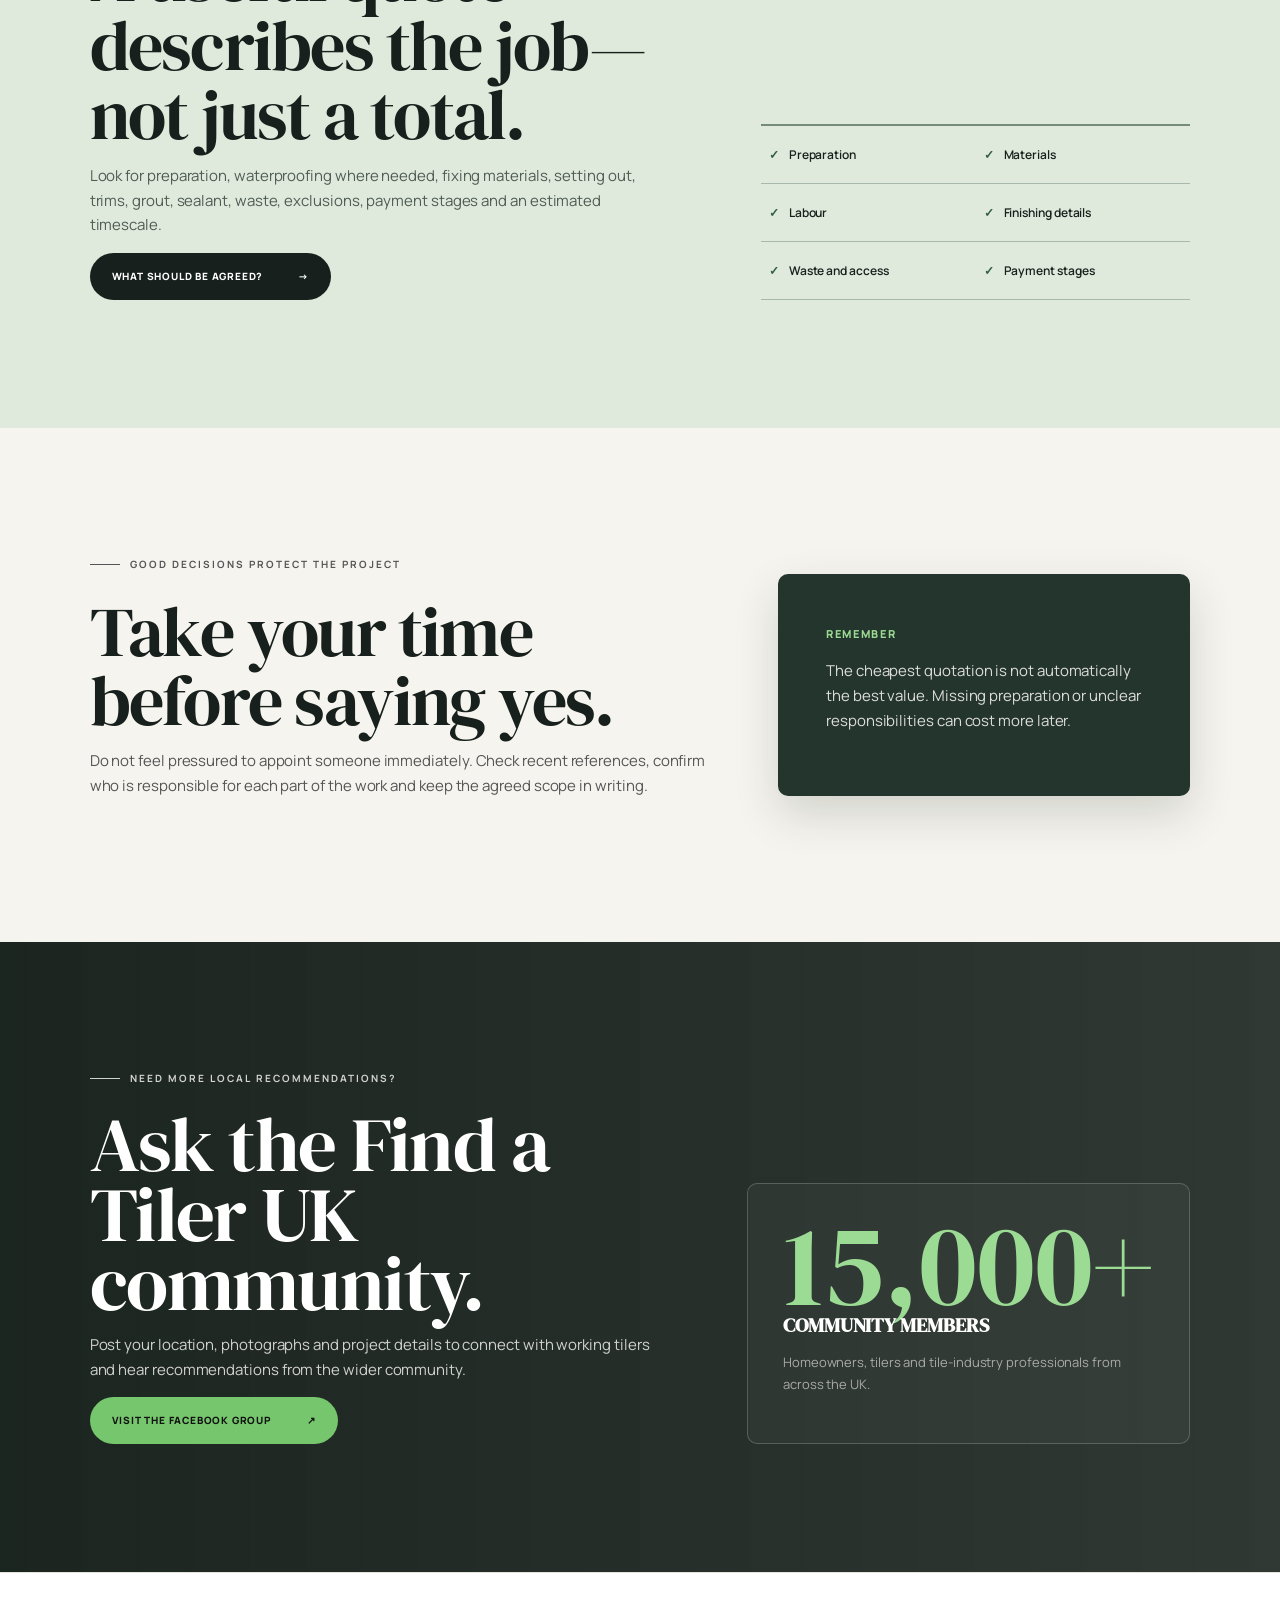
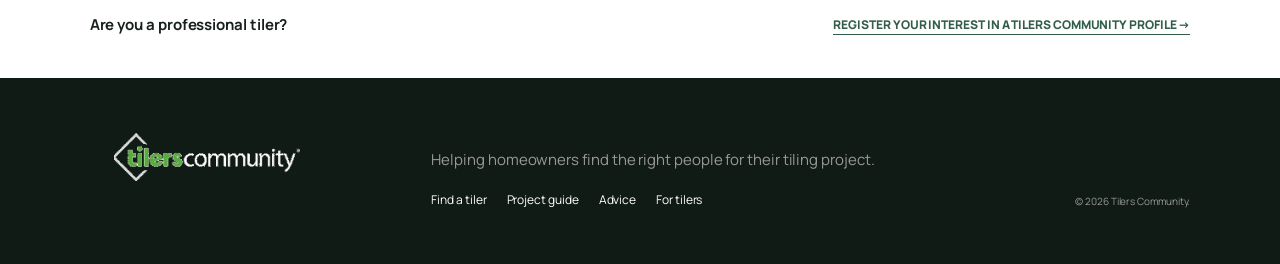
==== commit ae45e113: "Apply premium customer trust redesign" ====
--- a/index.html
+++ b/index.html
@@ -7,7 +7,7 @@
   <title>Find a Local Tiler | Tilers Community</title>
   <link rel="preconnect" href="https://fonts.googleapis.com">
   <link rel="preconnect" href="https://fonts.gstatic.com" crossorigin>
-  <link href="https://fonts.googleapis.com/css2?family=Barlow+Condensed:wght@600;700;800;900&family=Inter:wght@400;500;600;700&display=swap" rel="stylesheet">
+  <link href="https://fonts.googleapis.com/css2?family=DM+Serif+Display&family=Manrope:wght@400;500;600;700&display=swap" rel="stylesheet">
   <link rel="stylesheet" href="styles.css">
 </head>
 <body class="customer-site">
@@ -23,13 +23,13 @@
   <main id="top">
     <section class="customer-hero">
       <div class="customer-hero-copy reveal">
-        <p class="eyebrow">Find a Tiler UK</p>
+        <p class="eyebrow">Trusted local craftsmanship</p>
         <h1>Find the right tiler for your home.</h1>
         <p>From a new bathroom or kitchen splashback to a complete ground-floor renovation, find local tilers and start your project with greater confidence.</p>
-        <div class="hero-trust"><span>✓ Search locally</span><span>✓ View business profiles</span><span>✓ Contact tilers directly</span></div>
+        <div class="hero-trust"><span>Local professionals</span><span>Clear profiles</span><span>Direct enquiries</span></div>
         <a class="button button-green" href="#find">Find a tiler near me <span>↓</span></a>
       </div>
-      <div class="customer-hero-image" role="img" aria-label="Professional tiler carefully installing wall tiles"><div class="hero-image-label"><strong>Your home.</strong><span>Finished properly.</span></div></div>
+      <div class="customer-hero-image" role="img" aria-label="Professional tiler carefully installing wall tiles"><div class="hero-image-label"><small>Carefully matched to your project</small><strong>Your home, finished properly.</strong></div></div>
     </section>
 
     <section id="find" class="customer-finder section-pad">
--- a/styles.css
+++ b/styles.css
@@ -89,3 +89,21 @@
 .customer-reassurance{display:grid;grid-template-columns:1.2fr .8fr;gap:70px;align-items:center;background:#f3f3ee}.customer-reassurance>div:first-child>p{max-width:750px;color:#555}.reassurance-card{background:#171515;color:#fff;padding:45px;border-left:10px solid var(--green)}.reassurance-card strong{font:900 28px var(--display);text-transform:uppercase;color:var(--green)}.reassurance-card p{color:#ddd}.customer-community{background:linear-gradient(rgba(23,21,21,.94),rgba(23,21,21,.94)),url('https://images.unsplash.com/photo-1581858726788-75bc0f6a952d?auto=format&fit=crop&w=1800&q=80') center/cover}.trade-secondary{padding:25px clamp(22px,7vw,100px);background:#fff;display:flex;align-items:center;justify-content:space-between;gap:20px}.trade-secondary p{font-weight:700}.trade-secondary a{font-size:12px;text-transform:uppercase;font-weight:800;border-bottom:2px solid var(--green)}
 @media(max-width:950px){.customer-hero,.prepare-section,.quote-section,.customer-reassurance{grid-template-columns:1fr}.customer-hero-image{min-height:520px}.project-grid{grid-template-columns:1fr}.customer-steps{grid-template-columns:1fr 1fr}.prepare-image{min-height:560px}.quote-section,.customer-reassurance{gap:35px}}
 @media(max-width:600px){.customer-hero{min-height:auto}.customer-hero-copy{padding:75px 22px 55px}.customer-hero h1{font-size:60px}.customer-hero-image{min-height:430px}.hero-image-label{left:22px;bottom:30px}.project-grid article{min-height:380px}.customer-steps{grid-template-columns:1fr}.customer-steps article{border-right:0;border-bottom:1px solid #444}.prepare-image{min-height:420px}.prepare-copy{padding:70px 22px}.prepare-copy li{grid-template-columns:1fr;gap:5px}.question-grid{grid-template-columns:1fr}.question-grid article:nth-child(odd){border-right:0}.quote-checklist{grid-template-columns:1fr}.trade-secondary{align-items:flex-start;flex-direction:column}}
+
+/* Premium customer-facing visual system */
+:root{--green:#62b55a;--green-deep:#315d49;--ink:#17201c;--paper:#f6f4ef;--white:#fff;--grey:#d9d8d1;--muted:#676d68;--accent:#b99a63;--display:'DM Serif Display',Georgia,serif;--body:'Manrope',Arial,sans-serif}
+html{background:var(--paper)}body{font-family:var(--body);background:var(--paper);color:var(--ink);font-size:15px;letter-spacing:-.005em}.section-pad{padding:clamp(88px,10vw,150px) clamp(24px,7vw,110px)}
+.site-header{height:82px;background:rgba(20,29,25,.96);backdrop-filter:blur(16px);border-bottom:1px solid rgba(255,255,255,.09);padding-inline:clamp(22px,5vw,75px)}.brand-image{width:235px;height:48px}.main-nav a{font-size:12px;font-weight:600;color:#e9ece8}.nav-login{border:1px solid rgba(255,255,255,.28);border-radius:99px;padding:11px 17px}.nav-login:hover{border-color:var(--green);color:#fff}
+.eyebrow{font-size:10px;letter-spacing:.2em;font-weight:700;color:#8ed081;margin-bottom:24px}.eyebrow:before{width:30px;height:1px}.eyebrow.dark{color:var(--green-deep)}
+.button{border-radius:99px;padding:16px 22px;letter-spacing:.08em;font-size:10px;box-shadow:none;transition:transform .2s,background .2s,box-shadow .2s}.button-green{background:#75c66c}.button-dark{background:var(--ink)}.button:hover{transform:translateY(-2px);box-shadow:0 12px 25px rgba(19,32,25,.15)}
+.customer-hero{min-height:780px;grid-template-columns:1.05fr .95fr;background:var(--ink);padding:clamp(28px,4vw,58px);gap:clamp(30px,5vw,75px);align-items:stretch}.customer-hero-copy{padding:clamp(70px,8vw,125px) clamp(10px,4vw,60px)}.customer-hero h1{font-family:var(--display);font-weight:400;font-size:clamp(64px,7.4vw,106px);line-height:.93;text-transform:none;letter-spacing:-.035em;max-width:760px}.customer-hero-copy>p:not(.eyebrow){font-size:17px;line-height:1.75;color:#c6cec9;max-width:620px;margin:30px 0}.hero-trust{gap:0;margin:5px 0 35px;border-block:1px solid rgba(255,255,255,.14);padding:16px 0}.hero-trust span{font-size:10px;letter-spacing:.04em;text-transform:none;font-weight:600;color:#dbe2dd;padding:0 17px;border-right:1px solid rgba(255,255,255,.18)}.hero-trust span:first-child{padding-left:0}.hero-trust span:last-child{border-right:0}.hero-trust span:before{content:'✓';color:#8ed081;margin-right:7px}.customer-hero-image{min-height:670px;border-radius:4px;background-image:linear-gradient(0deg,rgba(14,23,18,.72),rgba(14,23,18,.03)),url('https://images.unsplash.com/photo-1600607687939-ce8a6c25118c?auto=format&fit=crop&w=1400&q=90');box-shadow:0 24px 70px rgba(0,0,0,.35)}.hero-image-label{left:clamp(25px,4vw,55px);right:35px;bottom:45px}.hero-image-label small{display:block;color:#d6ddd8;font-size:10px;letter-spacing:.14em;text-transform:uppercase;margin-bottom:10px}.hero-image-label strong{font-family:var(--display);font-size:clamp(37px,4.2vw,62px);font-weight:400;line-height:1;text-transform:none;letter-spacing:-.02em}
+.customer-finder{background:#ece9e1}.finder-intro{max-width:760px}.finder-intro h2,.project-types h2,.customer-how h2,.questions-section h2,.quote-section h2,.customer-reassurance h2{font-family:var(--display);font-weight:400;font-size:clamp(49px,5.5vw,78px);line-height:.98;text-transform:none;letter-spacing:-.025em}.finder-intro>p:last-child{font-size:16px;line-height:1.7}.finder-card{border:1px solid rgba(28,41,34,.12);border-radius:14px;box-shadow:0 25px 70px rgba(33,45,38,.11);padding:clamp(28px,5vw,64px);background:#fff}.customer-finder .finder-identity{width:min(100%,300px);border-radius:6px;margin-bottom:40px}.finder-tabs{gap:4px;border-bottom:0;margin-bottom:30px;padding:5px;background:#f0efe9;border-radius:99px}.finder-tabs button{font-family:var(--body);font-size:10px;font-weight:700;border:0!important;padding:11px 16px;margin:0;border-radius:99px}.finder-tabs button.active{background:var(--ink);color:#fff}.search-row input{border:1px solid #bfc3bd;border-radius:8px 0 0 8px;padding:18px 20px;background:#fff;font-size:15px}.search-row .button{border-radius:0 8px 8px 0}.trust-points{color:var(--muted);text-transform:none;font-size:11px}.directory-results{border-color:#bdc0ba}.result-card{padding:26px 5px}.result-monogram{border:0;border-radius:50%;background:#e1eedf;color:var(--green-deep)}.result-copy h3{font-family:var(--body);font-size:17px;text-transform:none;letter-spacing:-.01em}.result-type{color:var(--green-deep)}.results-heading strong{font-family:var(--display);font-weight:400;text-transform:none;font-size:30px}.profile-button{color:var(--green-deep);border-bottom:1px solid var(--green-deep)}
+.project-types{background:var(--paper)}.project-types .section-heading{max-width:700px}.project-grid{gap:22px}.project-grid article{min-height:470px;border-radius:10px;box-shadow:0 12px 35px rgba(28,40,34,.12)}.project-grid article>div{padding:40px}.project-grid h3{font-family:var(--display);font-size:clamp(36px,4vw,52px);font-weight:400;text-transform:none;letter-spacing:-.02em}.project-grid small{letter-spacing:.14em}.project-grid p{font-size:14px;line-height:1.65}
+.customer-how{background:#1f3028}.customer-how .section-heading{max-width:720px}.customer-steps{gap:18px;border:0}.customer-steps article{padding:30px;border:1px solid rgba(255,255,255,.12);border-radius:8px;background:rgba(255,255,255,.035)}.customer-steps b{font-family:var(--body);font-size:10px;letter-spacing:.15em}.customer-steps h3{font-family:var(--body);font-size:18px;text-transform:none}.customer-steps p{color:#c5cec8;line-height:1.65}
+.prepare-section{background:#f3f0e9;padding:clamp(28px,5vw,70px);gap:clamp(35px,6vw,90px);align-items:center}.prepare-image{min-height:760px;border-radius:10px;box-shadow:0 18px 50px rgba(27,39,32,.15)}.prepare-copy{padding:clamp(45px,5vw,80px) 0}.prepare-copy h2{font-family:var(--display);font-weight:400;font-size:clamp(48px,5.5vw,76px);line-height:.98;text-transform:none;letter-spacing:-.025em}.prepare-copy li{grid-template-columns:180px 1fr;padding:19px 0;border-color:#d2d0c9}.prepare-copy strong{font-family:var(--body);font-size:13px;text-transform:none}.prepare-copy span{line-height:1.55}
+.questions-section{background:#fff}.question-grid{gap:12px;border:0}.question-grid article{border:1px solid #deddd7!important;border-radius:8px;padding:25px;background:#fbfaf7}.question-grid span{font-family:var(--body);font-size:10px;letter-spacing:.14em}.question-grid p{font-family:var(--body);font-size:15px;line-height:1.5;text-transform:none;font-weight:600}
+.quote-section{background:#dfeadc;gap:90px}.quote-copy p{color:#4f5c54}.quote-checklist{border-color:#758b7c}.quote-checklist span{font-family:var(--body);font-size:12px;text-transform:none;font-weight:600;border-color:#a9b8ad}.quote-checklist span:before{color:var(--green-deep)}
+.customer-reassurance{background:var(--paper)}.reassurance-card{border-left:0;border-radius:10px;background:#24352d;padding:48px;box-shadow:0 18px 45px rgba(20,35,27,.16)}.reassurance-card strong{font-family:var(--body);font-size:11px;letter-spacing:.15em;color:#9bda92}.customer-community{background-image:linear-gradient(90deg,rgba(20,30,25,.97),rgba(20,30,25,.88)),url('https://images.unsplash.com/photo-1581858726788-75bc0f6a952d?auto=format&fit=crop&w=1800&q=82')}.community-proof h2{font-family:var(--display);font-weight:400;text-transform:none;letter-spacing:-.02em}.community-number{border:1px solid rgba(255,255,255,.2);border-radius:10px;background:rgba(255,255,255,.035)}.community-number strong{font-family:var(--display);font-weight:400;color:#9cdb94}.trade-secondary{background:#fff;border-top:1px solid #e5e3dd}.trade-secondary a{color:var(--green-deep);border-bottom:1px solid var(--green-deep)}footer{background:#111b16;border-top:0}
+.profile-dialog{border-radius:12px}.profile-dialog h2{font-family:var(--display);font-weight:400;text-transform:none}.profile-checklist{background:#f2f0ea;border-radius:8px}.profile-checklist h3{font-family:var(--body);font-size:16px;text-transform:none}
+@media(max-width:950px){.customer-hero{padding:25px}.customer-hero-copy{padding:75px 20px}.customer-hero-image{min-height:560px}.prepare-section{padding:30px}.customer-steps{grid-template-columns:1fr 1fr}}
+@media(max-width:600px){.section-pad{padding:78px 20px}.customer-hero{padding:0;gap:0}.customer-hero-copy{padding:75px 22px 60px}.customer-hero h1{font-size:57px}.customer-hero-image{min-height:430px;border-radius:0}.hero-trust{flex-direction:column;gap:8px}.hero-trust span{border:0;padding:0}.finder-card{border-radius:10px;padding:25px 18px}.search-row{gap:10px}.search-row input,.search-row .button{border-radius:7px}.project-grid article{min-height:400px}.customer-steps{grid-template-columns:1fr}.prepare-section{padding:0}.prepare-image{border-radius:0;min-height:430px}.prepare-copy{padding:70px 22px}.question-grid{gap:8px}.quote-section{gap:45px}}
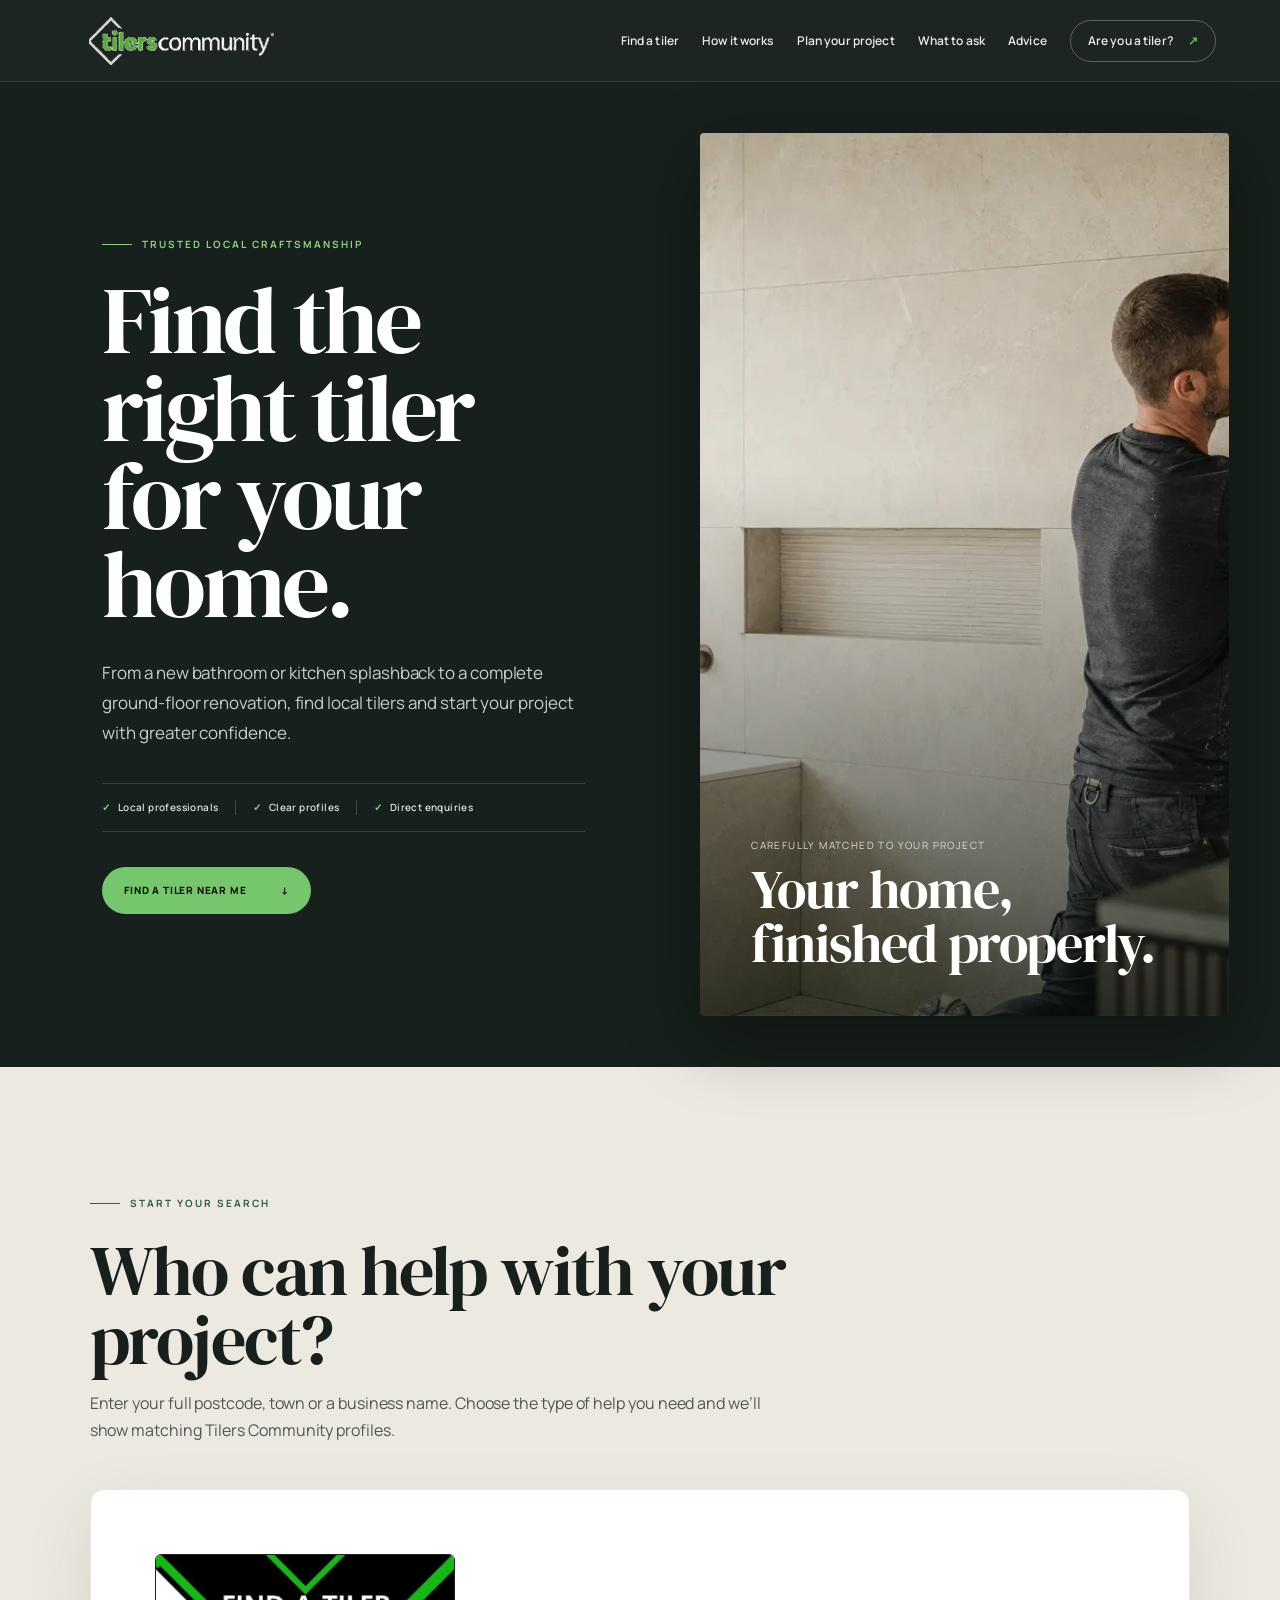
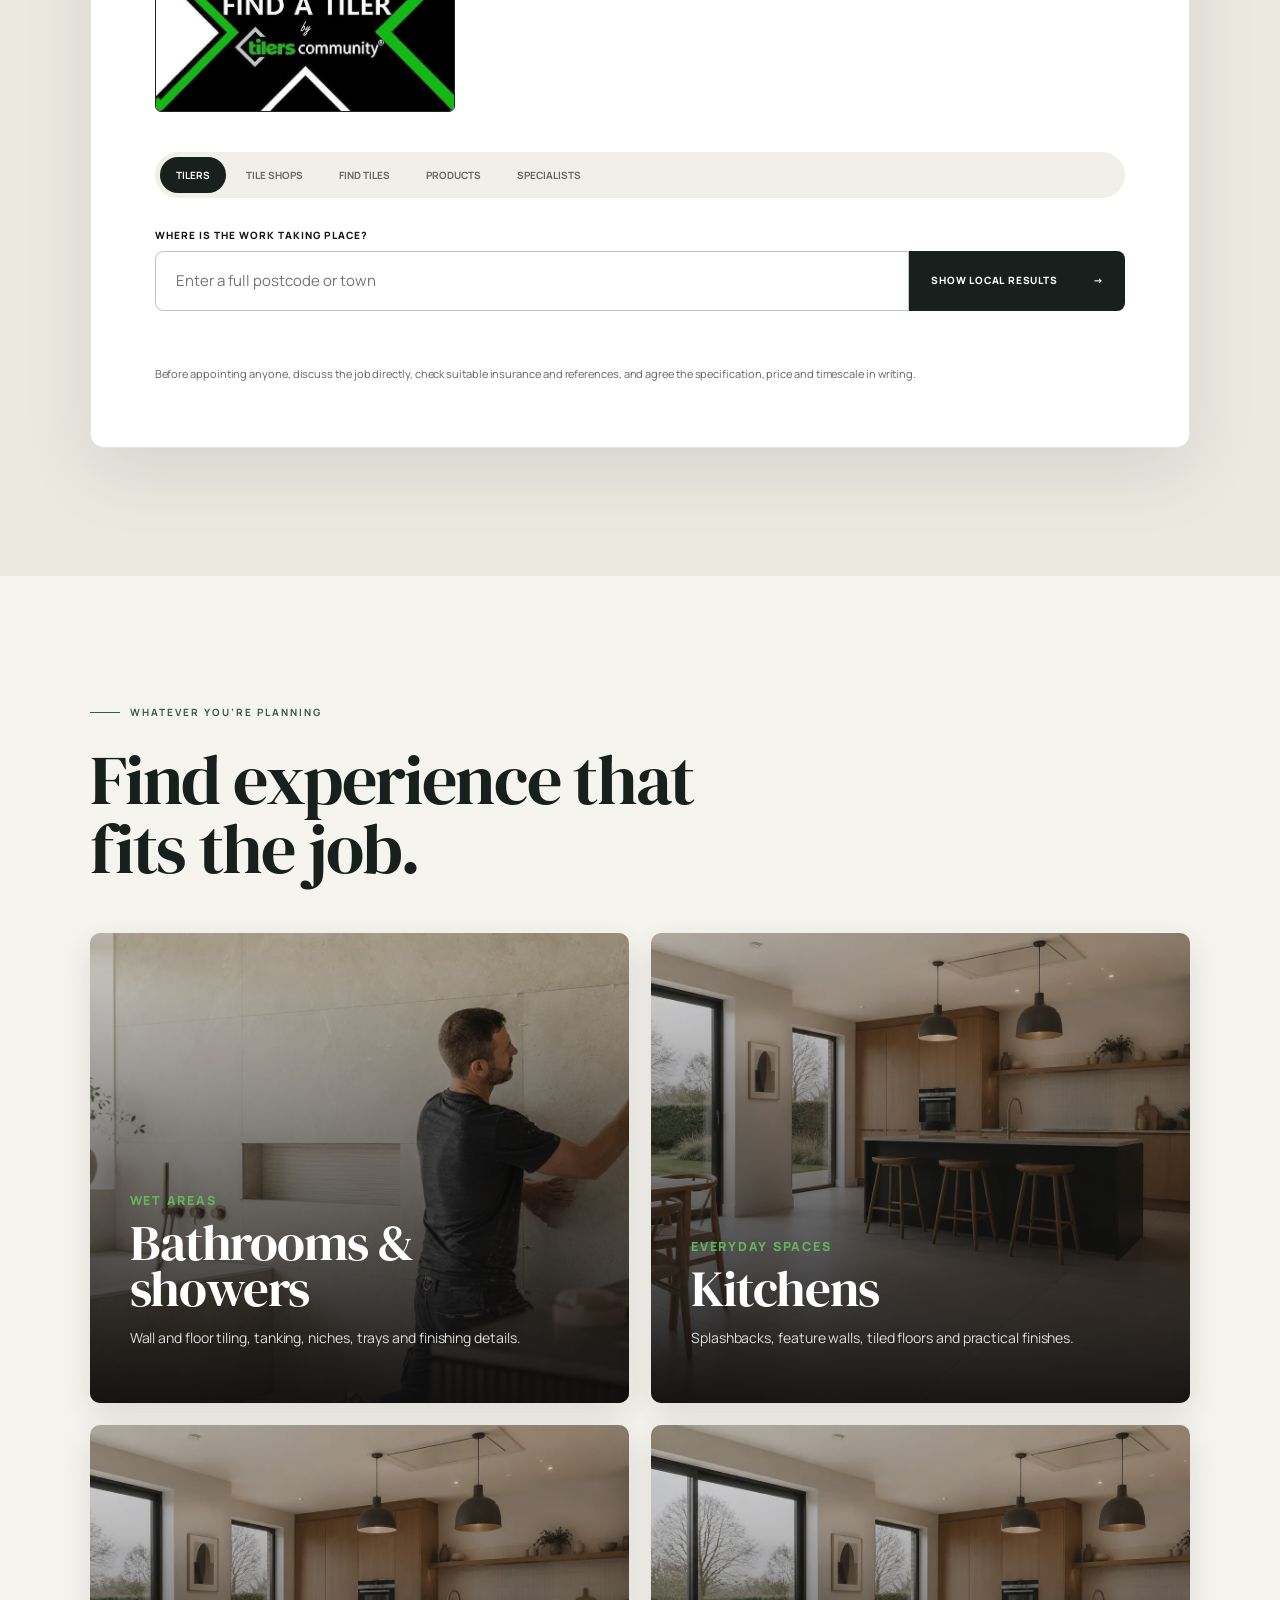
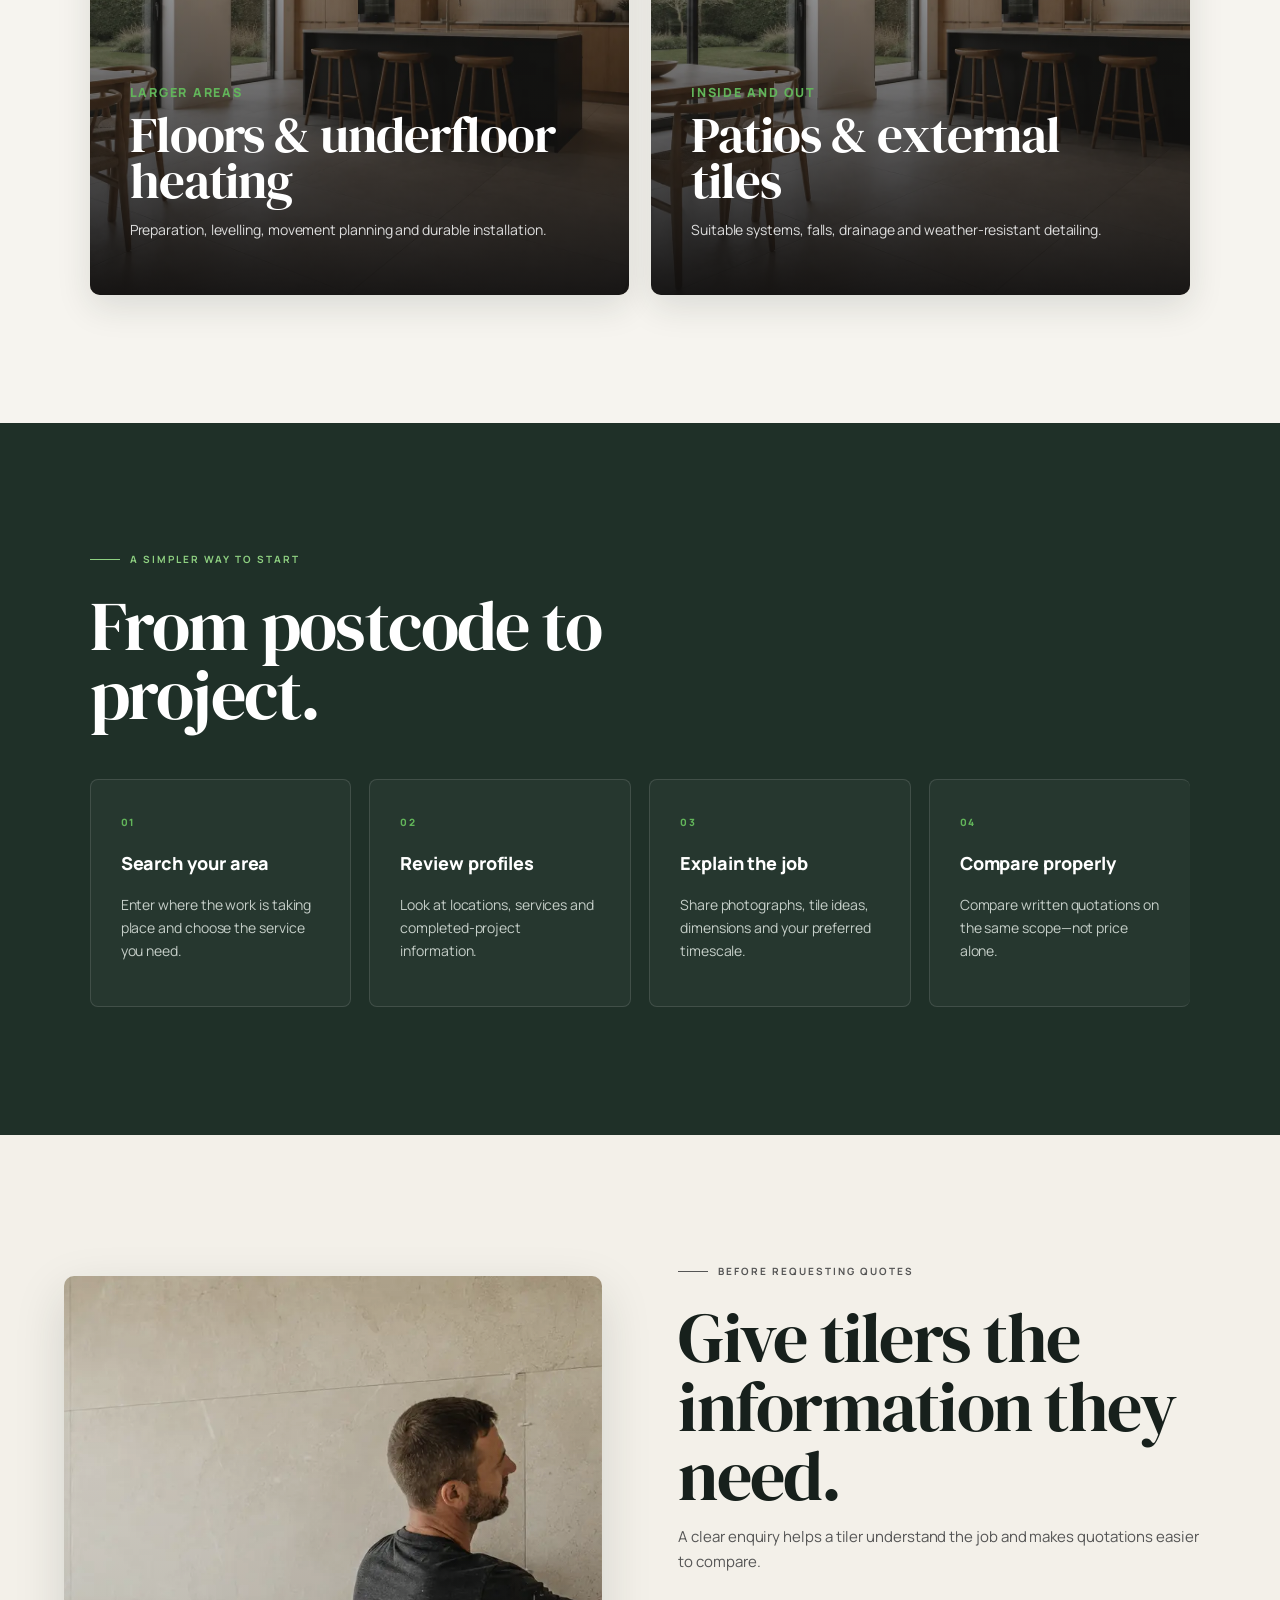
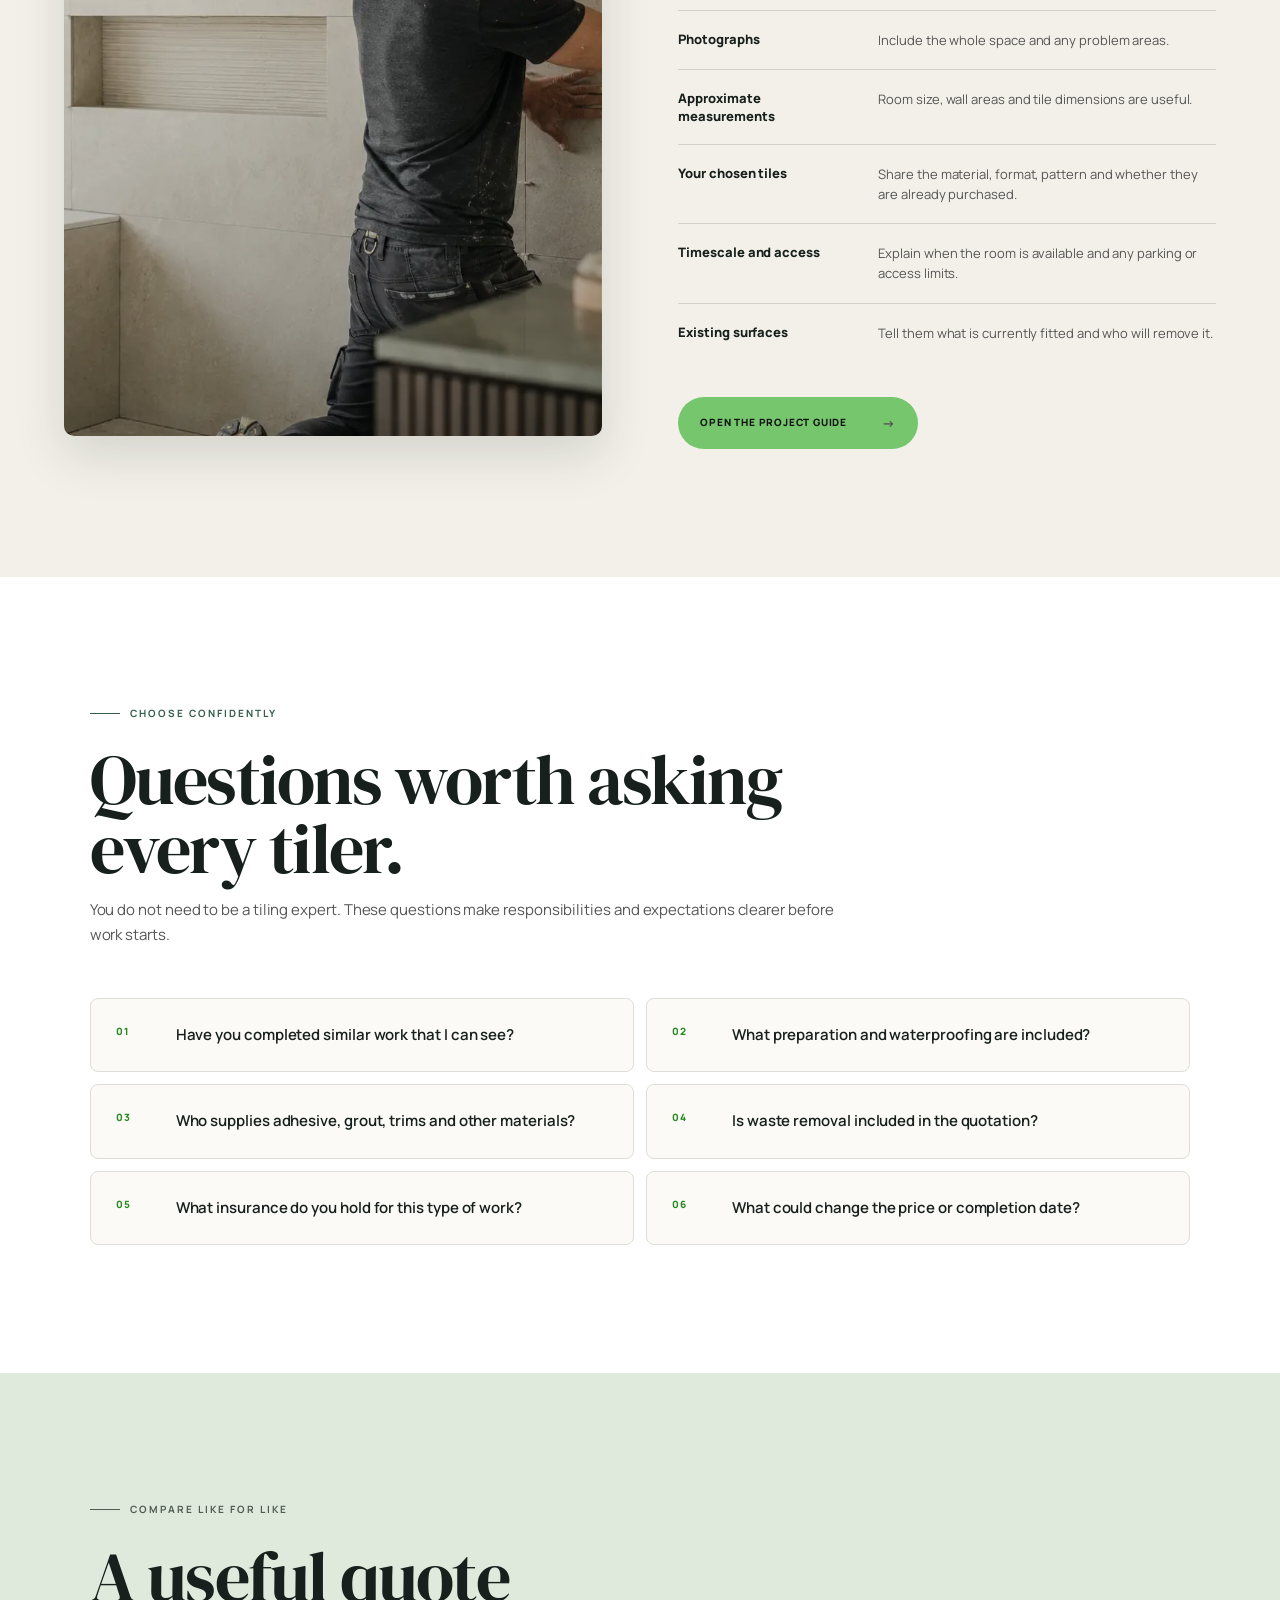
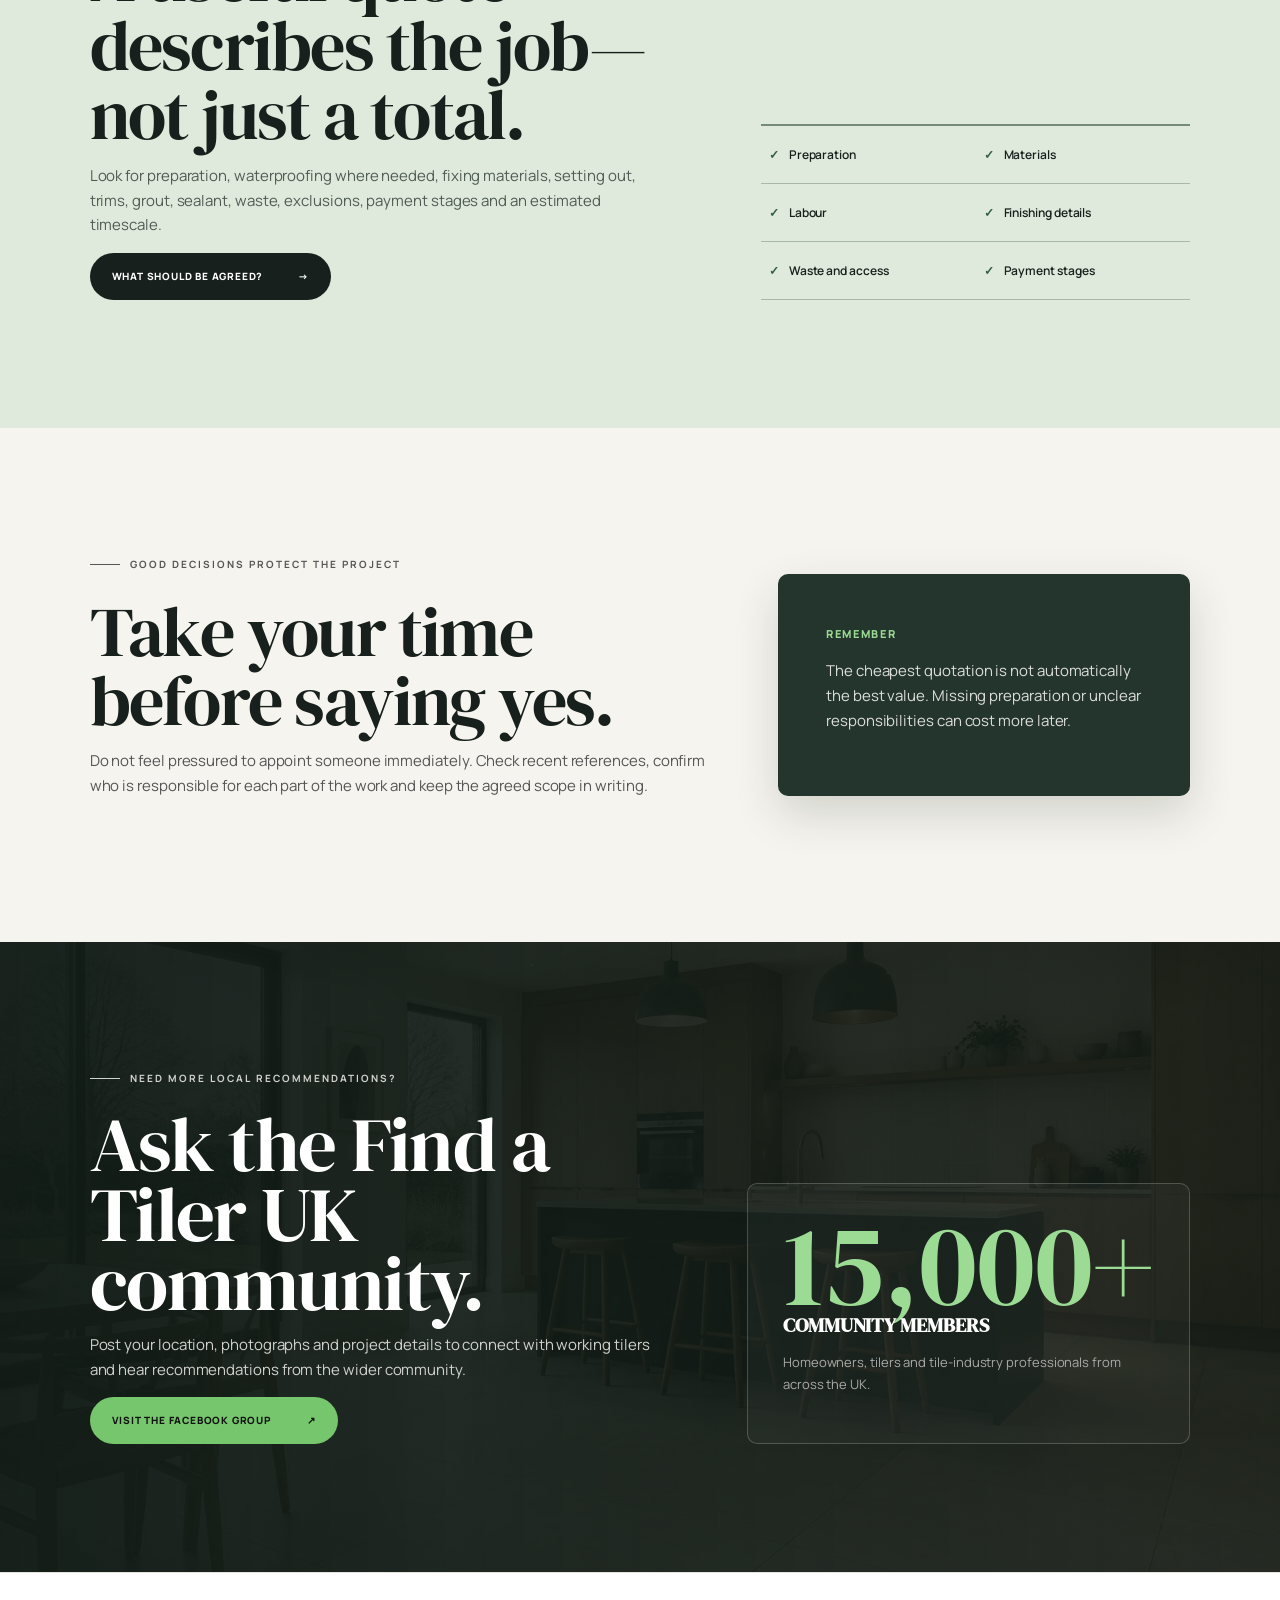
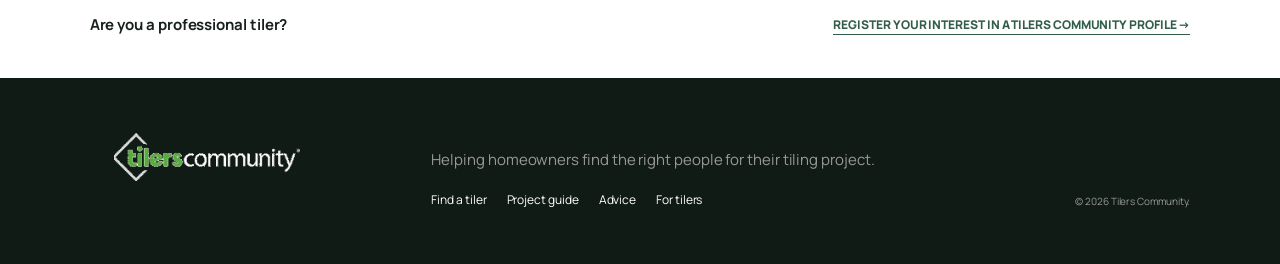
==== commit d9043116: "Add cinematic Apple-style experience and local imagery" ====
--- a/index.html
+++ b/index.html
@@ -11,6 +11,7 @@
   <link rel="stylesheet" href="styles.css">
 </head>
 <body class="customer-site">
+  <div class="scroll-progress" aria-hidden="true"></div>
   <header class="site-header">
     <a class="brand brand-image" href="#top" aria-label="Tilers Community home"><img src="assets/tilers-community-logo-dark-bg.png" alt="Tilers Community"></a>
     <button class="menu-button" aria-expanded="false" aria-controls="main-nav"><b>Menu</b></button>
--- a/styles.css
+++ b/styles.css
@@ -107,3 +107,13 @@
 .profile-dialog{border-radius:12px}.profile-dialog h2{font-family:var(--display);font-weight:400;text-transform:none}.profile-checklist{background:#f2f0ea;border-radius:8px}.profile-checklist h3{font-family:var(--body);font-size:16px;text-transform:none}
 @media(max-width:950px){.customer-hero{padding:25px}.customer-hero-copy{padding:75px 20px}.customer-hero-image{min-height:560px}.prepare-section{padding:30px}.customer-steps{grid-template-columns:1fr 1fr}}
 @media(max-width:600px){.section-pad{padding:78px 20px}.customer-hero{padding:0;gap:0}.customer-hero-copy{padding:75px 22px 60px}.customer-hero h1{font-size:57px}.customer-hero-image{min-height:430px;border-radius:0}.hero-trust{flex-direction:column;gap:8px}.hero-trust span{border:0;padding:0}.finder-card{border-radius:10px;padding:25px 18px}.search-row{gap:10px}.search-row input,.search-row .button{border-radius:7px}.project-grid article{min-height:400px}.customer-steps{grid-template-columns:1fr}.prepare-section{padding:0}.prepare-image{border-radius:0;min-height:430px}.prepare-copy{padding:70px 22px}.question-grid{gap:8px}.quote-section{gap:45px}}
+
+/* Apple-style cinematic motion and reliable local photography */
+body{overflow-x:hidden;-webkit-font-smoothing:antialiased;text-rendering:optimizeLegibility}.scroll-progress{position:fixed;top:0;left:0;z-index:200;width:100%;height:3px;transform:scaleX(var(--page-progress,0));transform-origin:left;background:linear-gradient(90deg,#7edc72,#b8edb1);box-shadow:0 0 18px rgba(126,220,114,.55);pointer-events:none}.site-header{transition:height .45s cubic-bezier(.2,.8,.2,1),background .45s,box-shadow .45s}.site-header.scrolled{height:68px;background:rgba(17,25,21,.78);box-shadow:0 12px 45px rgba(0,0,0,.18)}
+.customer-hero-image{background-image:linear-gradient(0deg,rgba(10,18,13,.64),rgba(10,18,13,0) 62%),url('assets/premium-tiler-hero.webp')!important;background-position:center;background-size:cover;animation:hero-arrive 1.4s cubic-bezier(.16,1,.3,1) both}.project-bathroom{background-image:url('assets/premium-tiler-hero.webp')!important}.project-kitchen,.project-floor,.project-outdoor{background-image:url('assets/premium-tiled-interior.webp')!important}.project-floor{background-position:center bottom!important}.project-outdoor{background-position:left center!important}.prepare-image{background-image:linear-gradient(0deg,rgba(10,18,13,.28),transparent),url('assets/premium-tiler-hero.webp')!important;background-position:62% center}.customer-community{background-image:linear-gradient(90deg,rgba(17,27,22,.97),rgba(17,27,22,.84)),url('assets/premium-tiled-interior.webp')!important}.resource-hero{background-image:linear-gradient(90deg,rgba(17,26,21,.96),rgba(17,26,21,.26)),url('assets/premium-tiler-hero.webp')!important}.trade-image-break{background-image:linear-gradient(0deg,rgba(17,26,21,.88),rgba(17,26,21,.06)),url('assets/premium-tiled-interior.webp')!important}
+.reveal{opacity:0;transform:translateY(44px) scale(.985);filter:blur(8px);transition:opacity .9s cubic-bezier(.16,1,.3,1),transform 1.1s cubic-bezier(.16,1,.3,1),filter .9s}.reveal.visible{opacity:1;transform:none;filter:none}.customer-hero-copy.reveal{transition-delay:.08s}.finder-card.reveal{transition-delay:.08s}.project-grid.reveal article{transition:transform .7s cubic-bezier(.16,1,.3,1),box-shadow .7s}.project-grid.reveal article:hover{transform:translateY(-9px) scale(1.008);box-shadow:0 28px 70px rgba(20,34,26,.2)}.project-grid article:after{content:'';position:absolute;inset:0;background:linear-gradient(115deg,transparent 30%,rgba(255,255,255,.12) 50%,transparent 70%);transform:translateX(-120%);transition:transform 1s cubic-bezier(.16,1,.3,1)}.project-grid article:hover:after{transform:translateX(120%)}
+.button span{transition:transform .35s cubic-bezier(.16,1,.3,1)}.button:hover span{transform:translateX(5px)}.finder-card{transition:transform .7s cubic-bezier(.16,1,.3,1),box-shadow .7s}.finder-card:focus-within{transform:translateY(-4px);box-shadow:0 35px 90px rgba(22,37,28,.16)}.customer-steps article,.question-grid article,.reassurance-card{transition:transform .5s cubic-bezier(.16,1,.3,1),background .5s,box-shadow .5s}.customer-steps article:hover,.question-grid article:hover{transform:translateY(-6px)}.question-grid article:hover{background:#fff;box-shadow:0 18px 45px rgba(22,35,27,.09)}.result-card{transition:background .35s,transform .35s}.result-card:hover{background:#f8faf6;transform:translateX(5px)}
+@keyframes hero-arrive{from{opacity:0;transform:scale(1.045);filter:blur(10px)}to{opacity:1;transform:scale(1);filter:blur(0)}}
+@media(max-width:950px){.customer-hero{grid-template-columns:1fr!important}.customer-hero-copy{min-width:0}.customer-hero h1{max-width:100%;overflow-wrap:anywhere}.customer-hero-image{width:100%;min-width:0}.hero-trust{display:flex!important;flex-wrap:wrap!important}.hero-image-label{max-width:calc(100% - 44px)}}
+@media(max-width:600px){.site-header{height:76px;padding-inline:18px}.site-header.scrolled{height:64px}.brand-image{width:190px;min-width:0}.customer-hero-copy{min-height:600px;justify-content:center}.customer-hero h1{font-size:clamp(52px,15vw,64px);line-height:.96;overflow-wrap:normal;word-break:normal}.customer-hero-copy>p:not(.eyebrow){font-size:16px}.hero-trust{display:grid!important;grid-template-columns:1fr!important;gap:9px!important}.customer-hero-image{min-height:470px!important}.hero-image-label strong{font-size:38px}.finder-intro h2,.project-types h2,.customer-how h2,.questions-section h2,.quote-section h2,.customer-reassurance h2{font-size:45px}.finder-tabs{border-radius:12px;padding:6px;overflow-x:auto}.finder-tabs button{flex:0 0 auto}.search-row{grid-template-columns:1fr!important}.search-row .button{width:100%}.project-grid article:hover,.customer-steps article:hover,.question-grid article:hover{transform:none}}
+@media(prefers-reduced-motion:reduce){.customer-hero-image{animation:none}.reveal{filter:none}.project-grid article:after{display:none}}
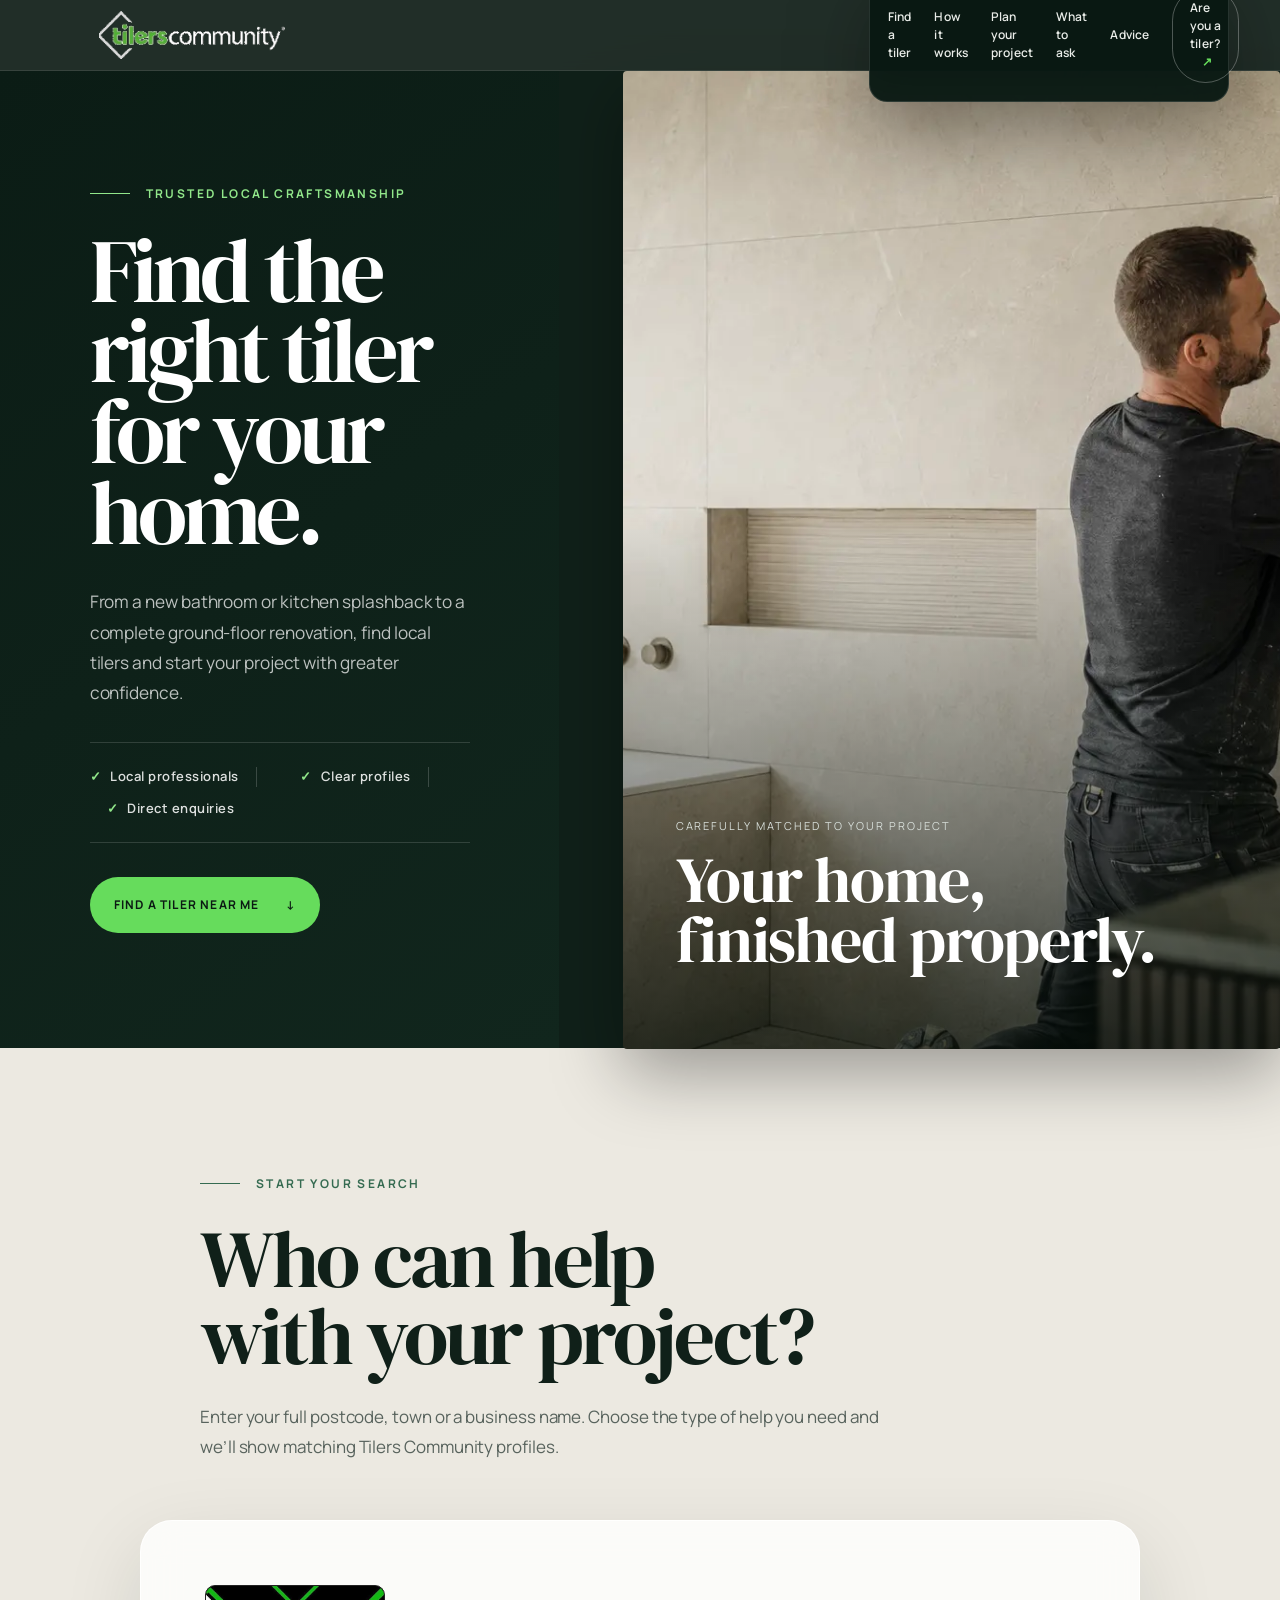
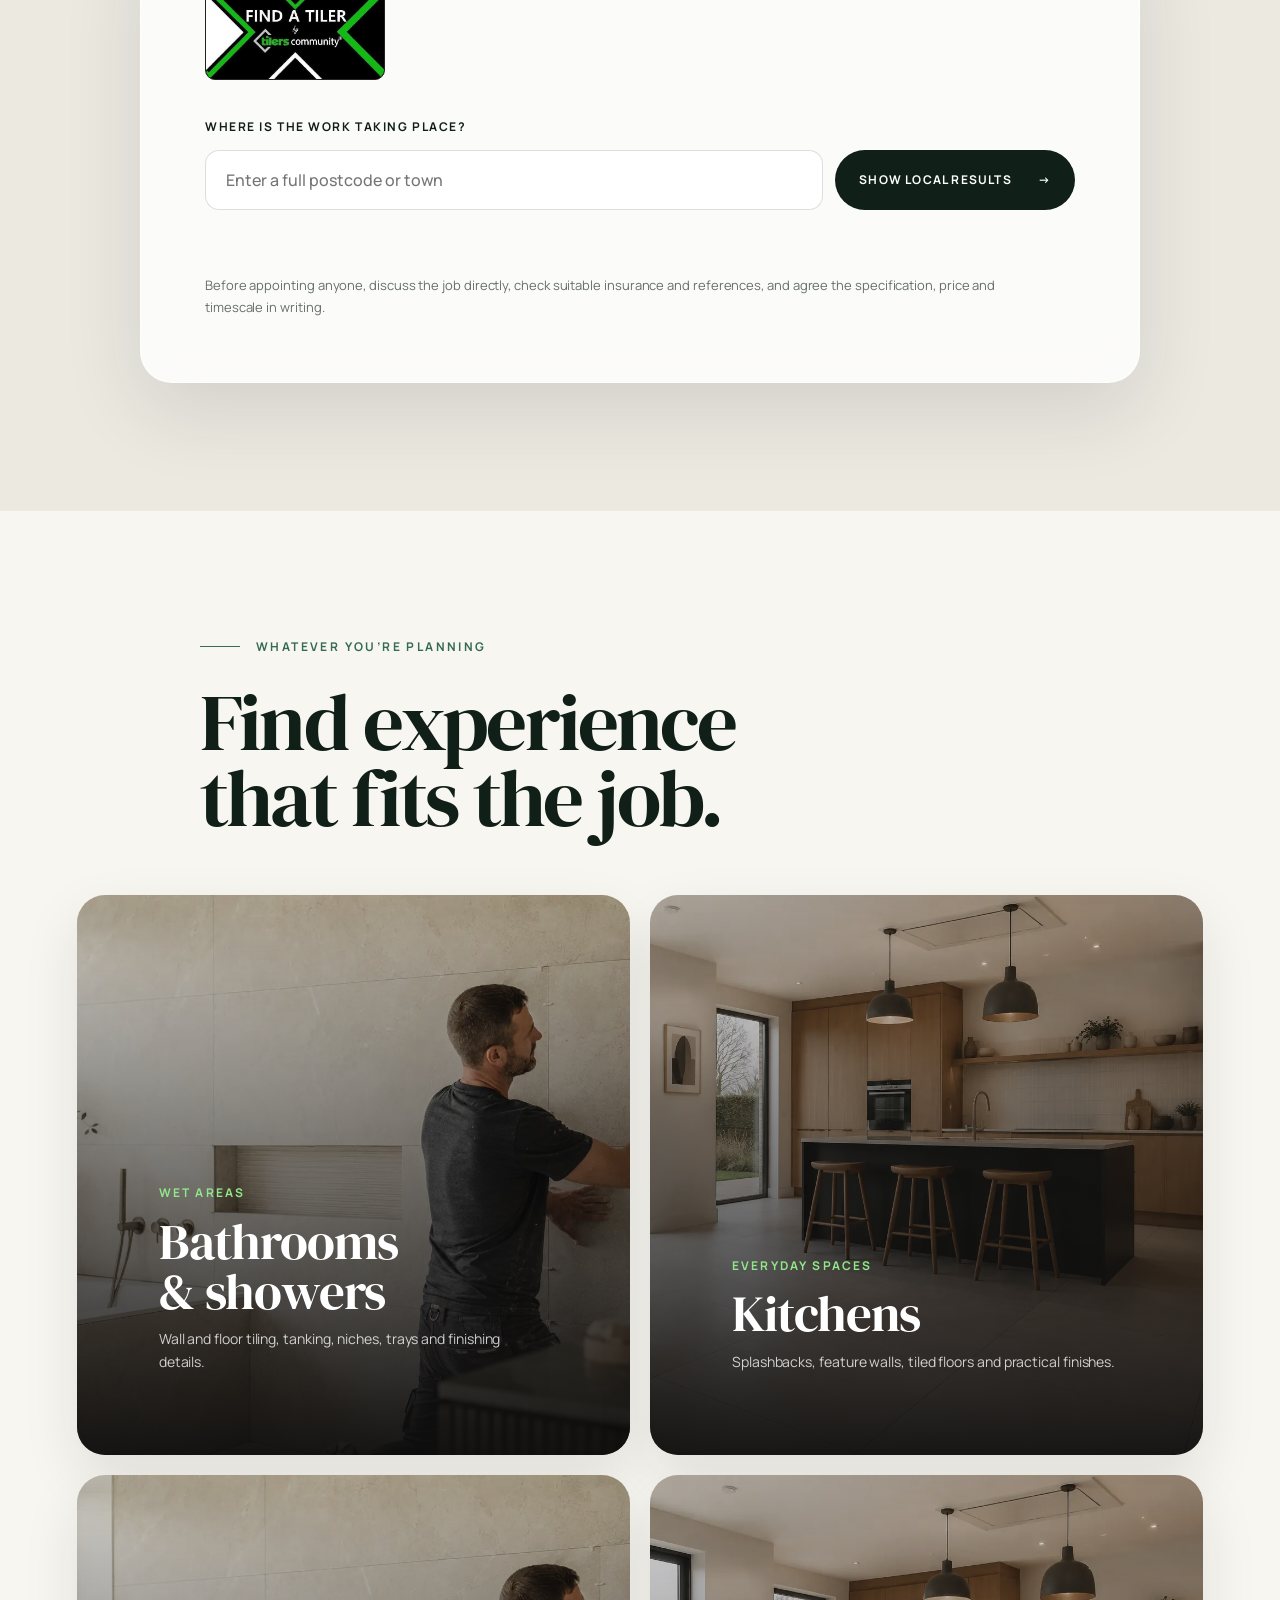
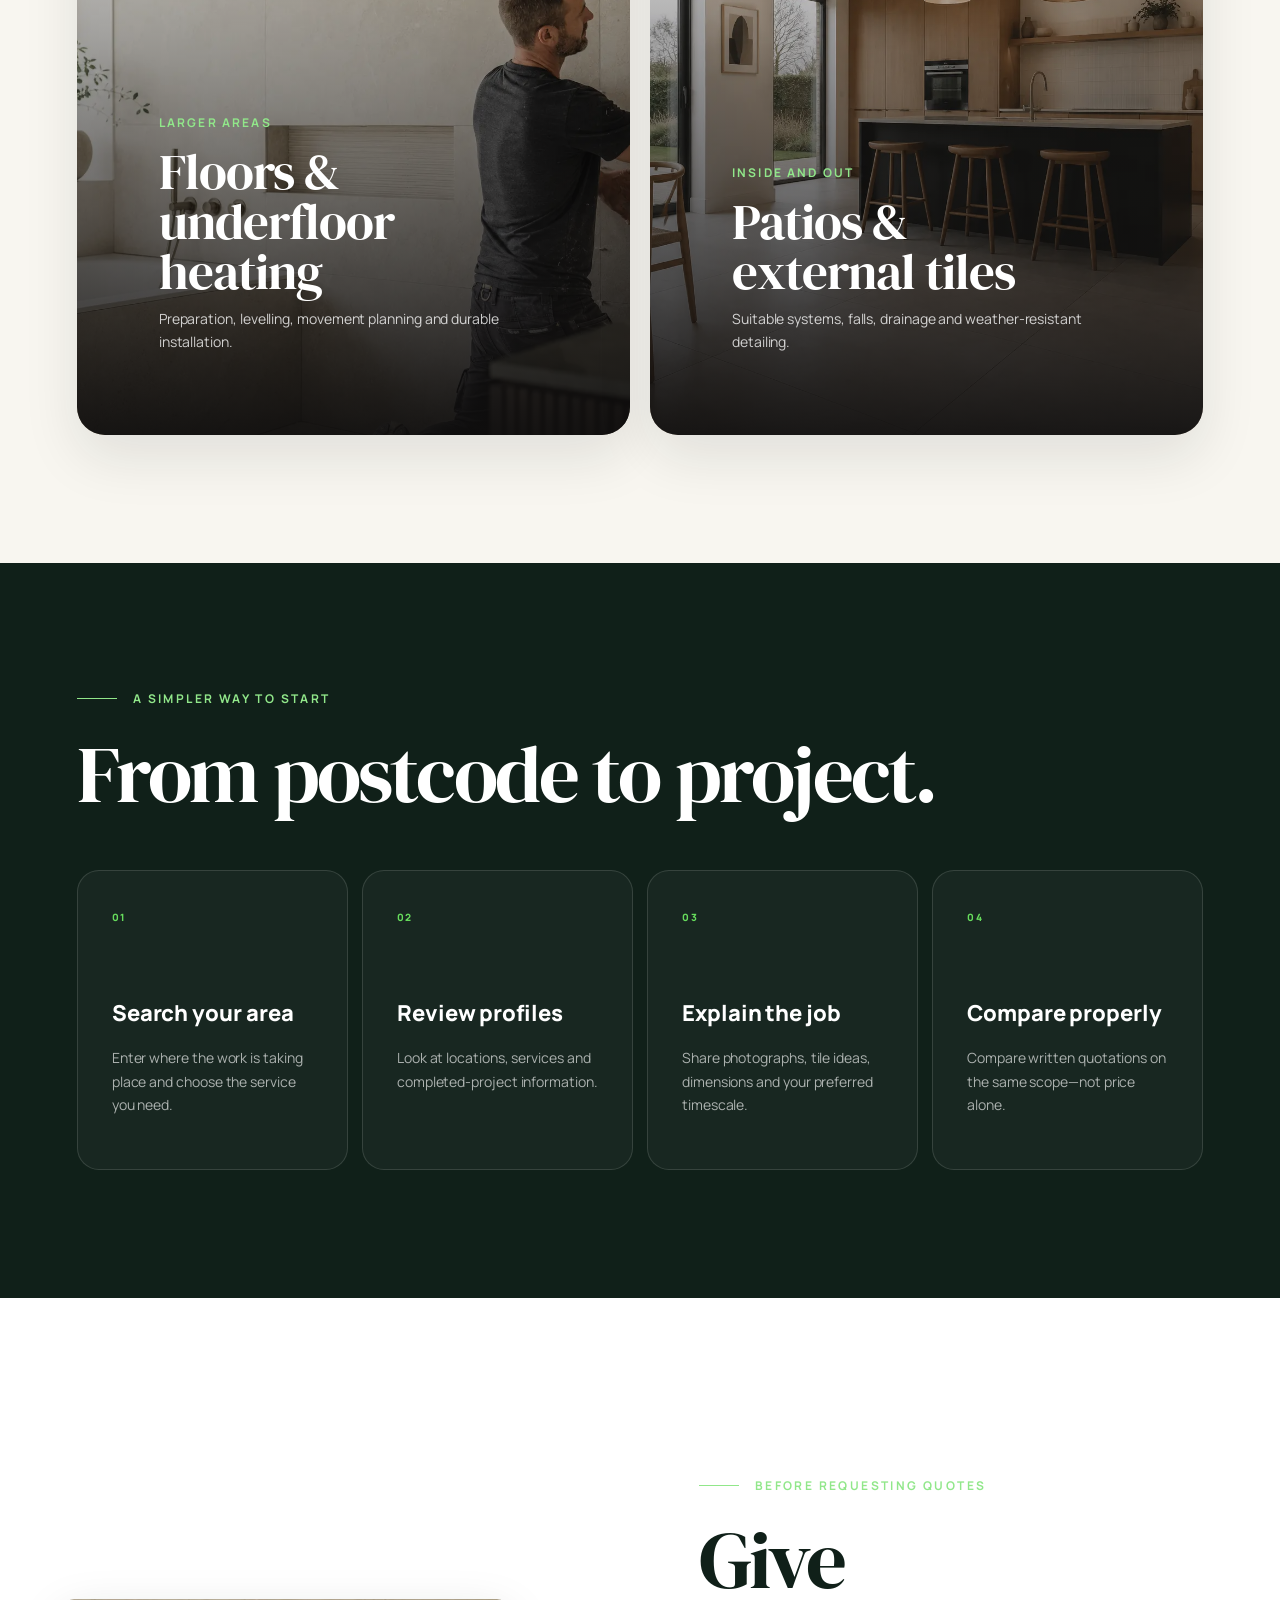
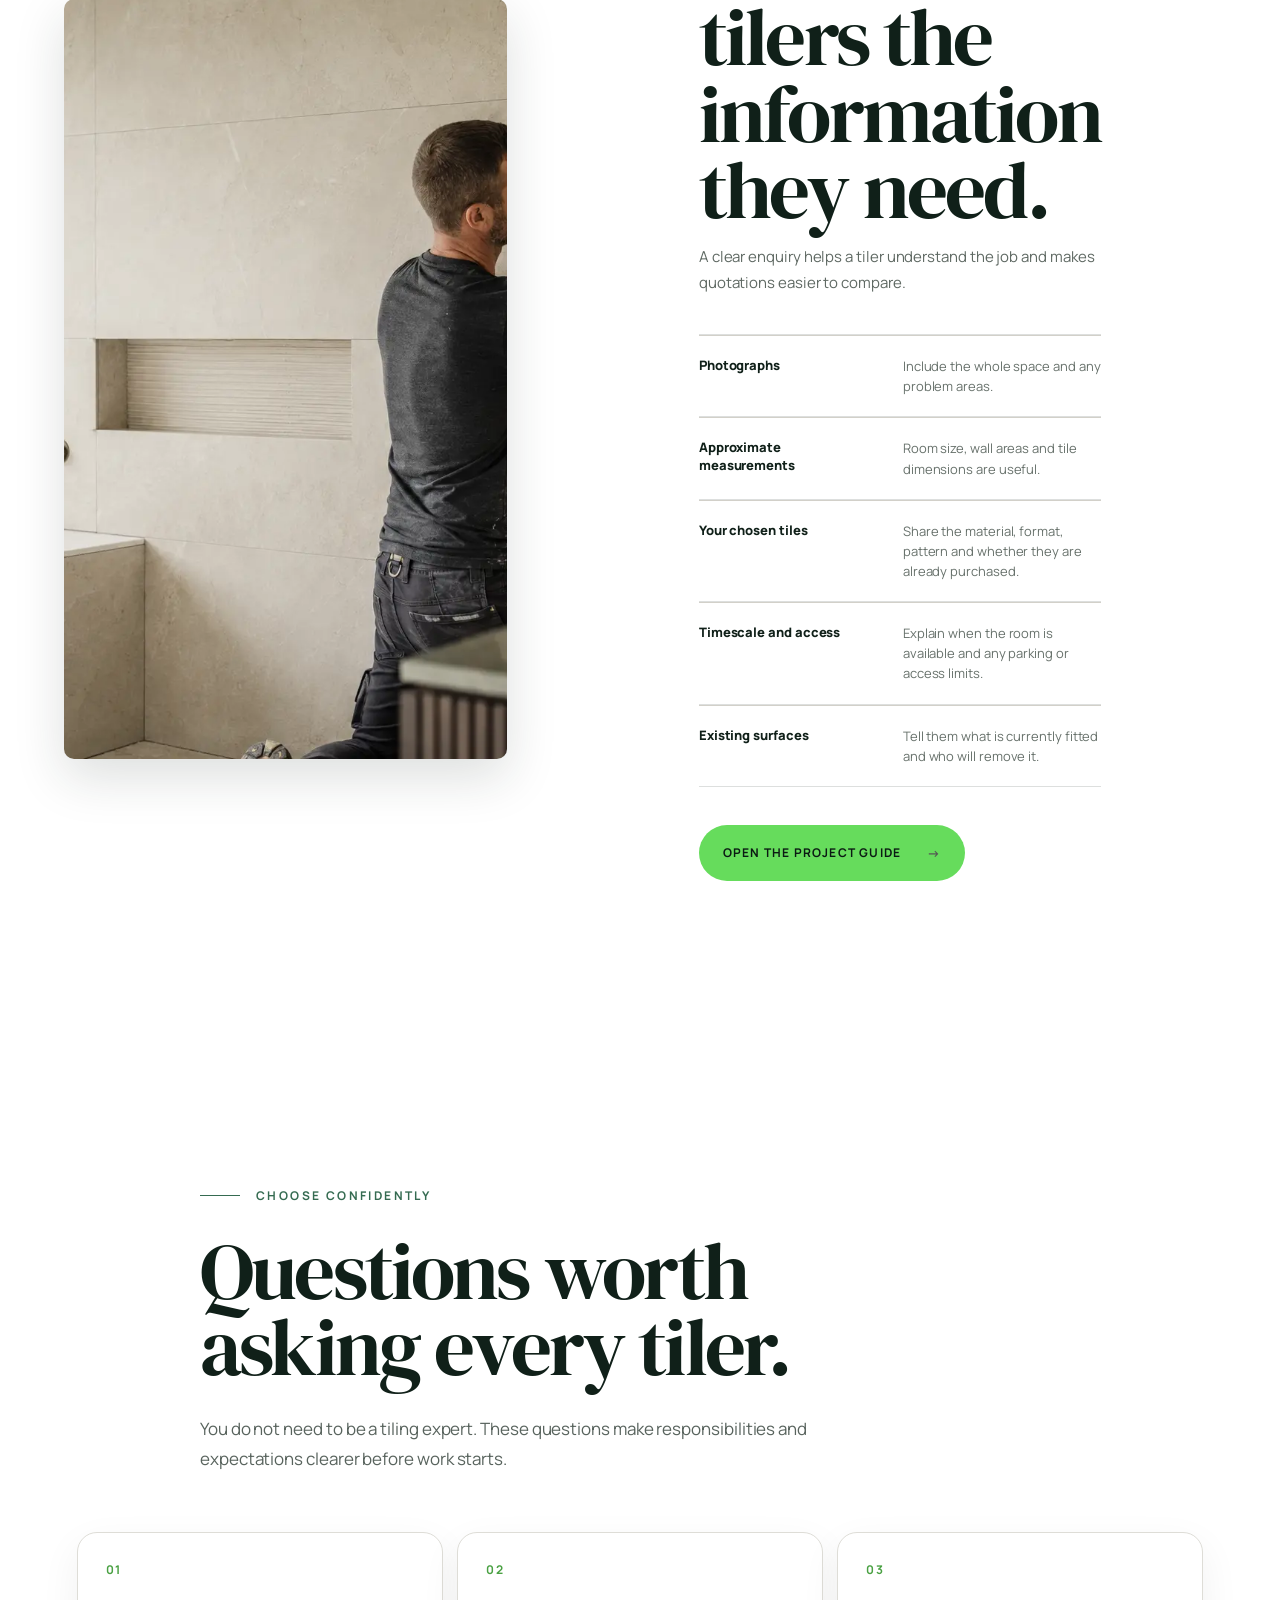
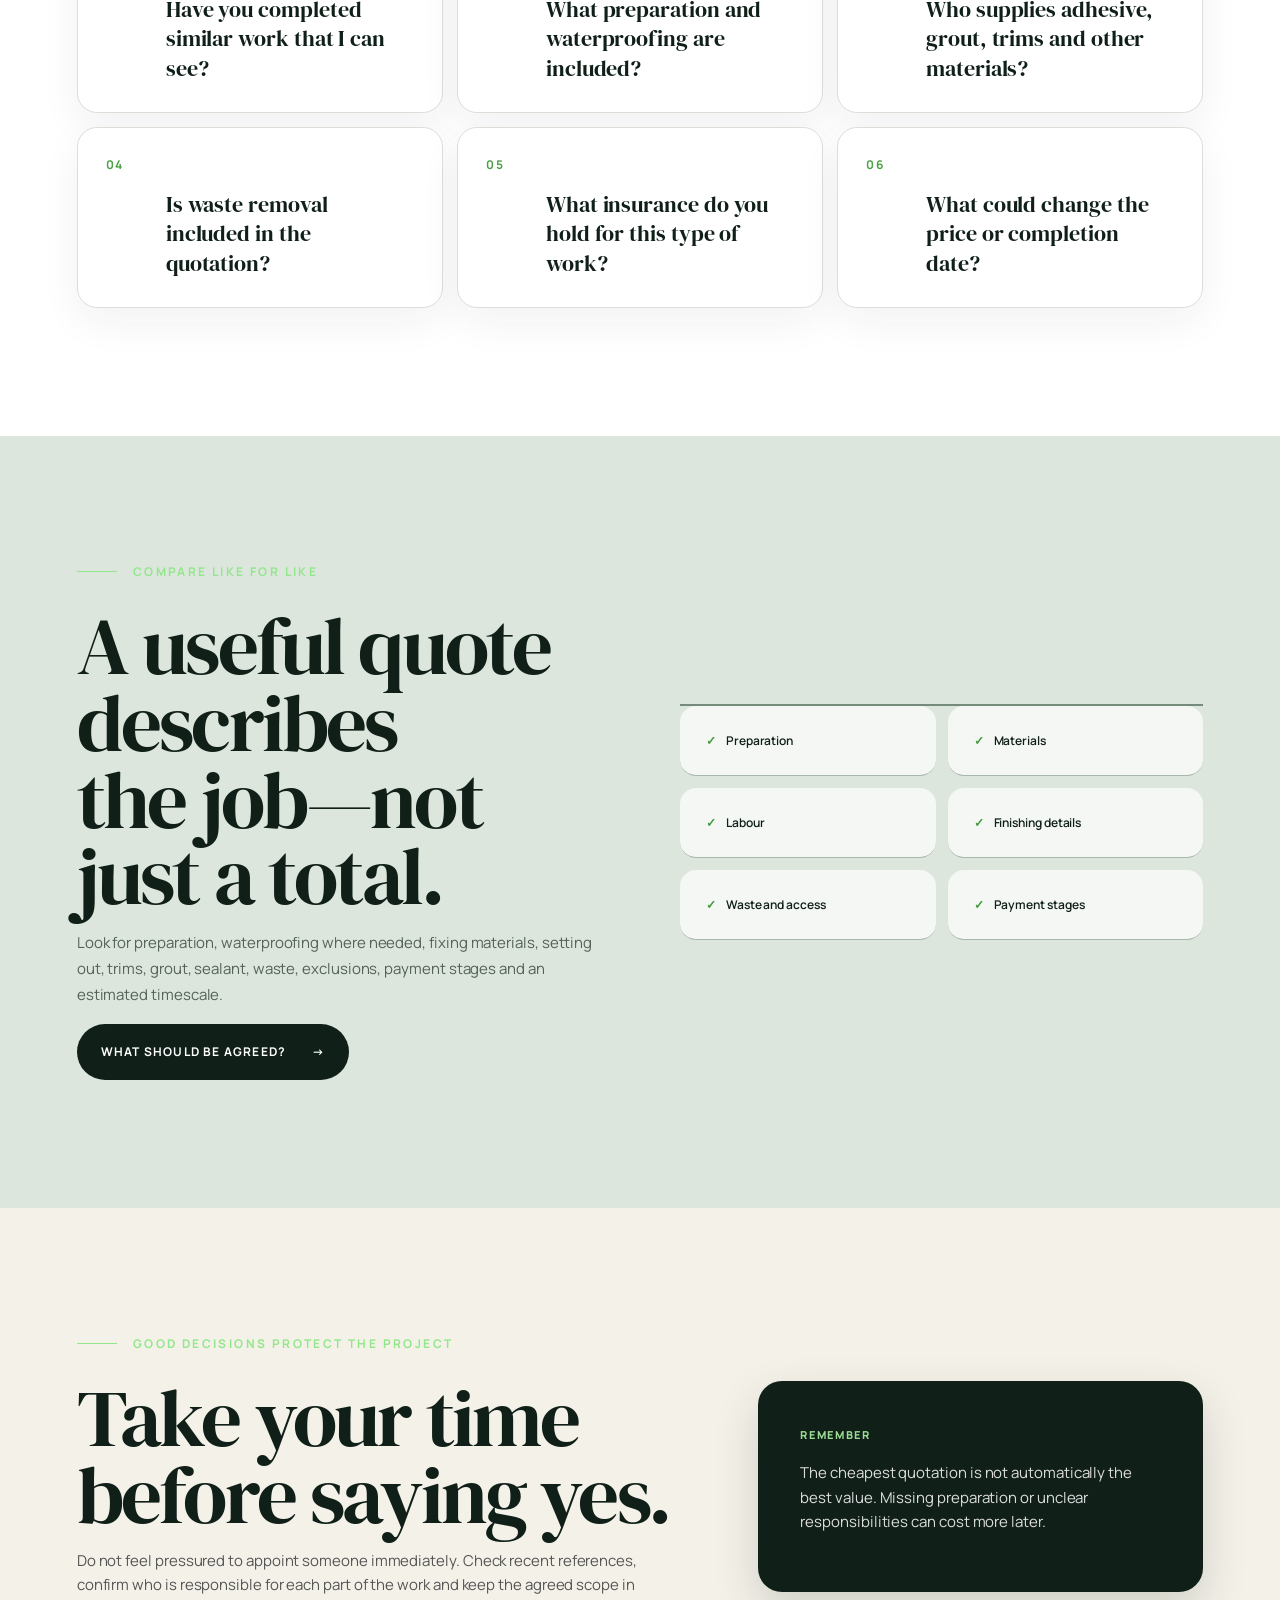
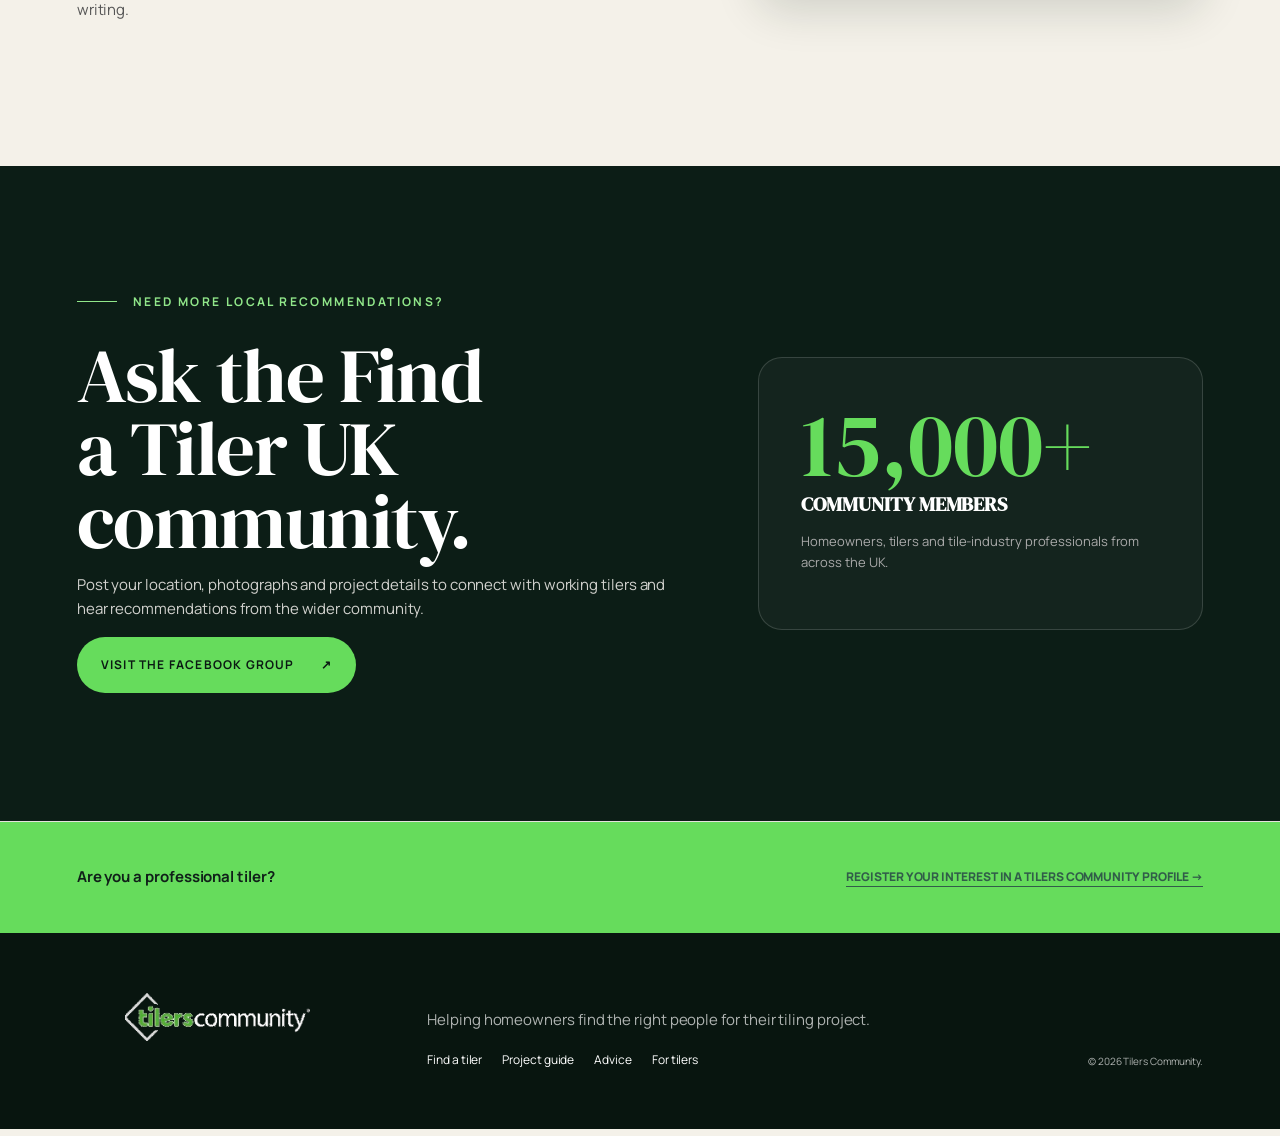
==== commit 0ebc4a1e: "Refine mobile customer journey and cache assets" ====
--- a/index.html
+++ b/index.html
@@ -9,6 +9,7 @@
   <link rel="preconnect" href="https://fonts.gstatic.com" crossorigin>
   <link href="https://fonts.googleapis.com/css2?family=DM+Serif+Display&family=Manrope:wght@400;500;600;700&display=swap" rel="stylesheet">
   <link rel="stylesheet" href="styles.css">
+  <link rel="stylesheet" href="premium.css?v=20260830-1">
 </head>
 <body class="customer-site">
   <div class="scroll-progress" aria-hidden="true"></div>
@@ -37,7 +38,6 @@
       <div class="finder-intro reveal"><p class="eyebrow dark">Start your search</p><h2>Who can help with your project?</h2><p>Enter your full postcode, town or a business name. Choose the type of help you need and we’ll show matching Tilers Community profiles.</p></div>
       <div class="finder-card reveal">
         <img class="finder-identity" src="assets/find-a-tiler-logo.jpg" alt="Find a Tiler by Tilers Community">
-        <div class="finder-tabs" role="tablist"><button class="active" data-type="tiler" role="tab">Tilers</button><button data-type="retailer" role="tab">Tile shops</button><button data-type="tile" role="tab">Find tiles</button><button data-type="product" role="tab">Products</button><button data-type="service" role="tab">Specialists</button></div>
         <form id="finder-form"><label for="postcode">Where is the work taking place?</label><div class="search-row"><input id="postcode" name="postcode" placeholder="Enter a full postcode or town" required autocomplete="postal-code"><button class="button button-dark" type="submit">Show local results <span>→</span></button></div><p id="search-message" class="form-message" aria-live="polite"></p></form>
         <div id="directory-results" class="directory-results" aria-live="polite"></div>
         <p class="directory-source">Before appointing anyone, discuss the job directly, check suitable insurance and references, and agree the specification, price and timescale in writing.</p>
@@ -88,6 +88,6 @@
 
   <dialog id="profile-dialog" class="profile-dialog"><button class="dialog-close" type="button" aria-label="Close profile">×</button><div id="profile-content"></div></dialog>
   <footer><a class="brand brand-image footer-brand" href="#top"><img src="assets/tilers-community-logo-dark-bg.png" alt="Tilers Community"></a><div><p>Helping homeowners find the right people for their tiling project.</p><nav><a href="#find">Find a tiler</a><a href="#prepare">Project guide</a><a href="resources.html">Advice</a><a href="#trade-link">For tilers</a></nav></div><small>© <span id="year"></span> Tilers Community.</small></footer>
-  <script src="script.js"></script>
+  <script src="script.js?v=20260830-1"></script>
 </body>
 </html>
--- a/premium.css
+++ b/premium.css
@@ -0,0 +1,300 @@
+/* Final mobile-first presentation layer. Kept separate so older cached rules cannot
+   compromise the customer journey. */
+:root {
+  --ink: #102019;
+  --ink-2: #1a3026;
+  --paper: #f4f1e9;
+  --white: #fff;
+  --green: #66dc5c;
+  --green-soft: #91e78a;
+  --line: rgba(16, 32, 25, .14);
+  --shadow: 0 28px 80px rgba(16, 32, 25, .12);
+  --serif: "DM Serif Display", Georgia, serif;
+  --sans: "Manrope", -apple-system, BlinkMacSystemFont, "Segoe UI", sans-serif;
+}
+
+html { scroll-behavior: smooth; }
+body.customer-site {
+  margin: 0 !important;
+  overflow-x: hidden !important;
+  background: var(--paper) !important;
+  color: var(--ink) !important;
+  font-family: var(--sans) !important;
+  -webkit-font-smoothing: antialiased;
+}
+.customer-site *, .customer-site *::before, .customer-site *::after { box-sizing: border-box; }
+.customer-site section[id] { scroll-margin-top: 82px; }
+
+.customer-site .site-header {
+  position: sticky !important;
+  top: 0 !important;
+  z-index: 1000 !important;
+  height: 78px !important;
+  min-height: 0 !important;
+  padding: 0 clamp(22px, 4vw, 64px) !important;
+  display: flex !important;
+  align-items: center !important;
+  justify-content: space-between !important;
+  background: rgba(10, 25, 19, .9) !important;
+  border-bottom: 1px solid rgba(255,255,255,.1) !important;
+  backdrop-filter: saturate(140%) blur(22px);
+  -webkit-backdrop-filter: saturate(140%) blur(22px);
+  transition: height .45s cubic-bezier(.22,1,.36,1), background .3s ease !important;
+}
+.customer-site .site-header.scrolled { height: 66px !important; background: rgba(10,25,19,.96) !important; }
+.customer-site .brand-image { display: inline-flex !important; width: auto !important; height: auto !important; }
+.customer-site .brand-image img {
+  display: block !important;
+  width: clamp(180px, 22vw, 286px) !important;
+  height: auto !important;
+  max-height: 48px !important;
+  object-fit: contain !important;
+}
+.customer-site .menu-button {
+  min-width: 0 !important;
+  padding: 12px 0 12px 18px !important;
+  color: white !important;
+  background: transparent !important;
+  border: 0 !important;
+  font: 700 12px/1 var(--sans) !important;
+  letter-spacing: .12em !important;
+  text-transform: uppercase !important;
+}
+.customer-site .main-nav {
+  top: 78px !important;
+  right: clamp(18px, 4vw, 64px) !important;
+  width: min(360px, calc(100vw - 36px)) !important;
+  padding: 18px !important;
+  border: 1px solid rgba(255,255,255,.12) !important;
+  border-radius: 18px !important;
+  background: rgba(10,25,19,.97) !important;
+  box-shadow: 0 30px 80px rgba(0,0,0,.35) !important;
+  backdrop-filter: blur(22px);
+}
+
+.customer-site .customer-hero {
+  min-height: calc(100svh - 78px) !important;
+  display: grid !important;
+  grid-template-columns: minmax(440px, .92fr) 1.08fr !important;
+  padding: 0 !important;
+  background: var(--ink) !important;
+}
+.customer-site .customer-hero-copy {
+  position: relative !important;
+  z-index: 2 !important;
+  display: flex !important;
+  flex-direction: column !important;
+  justify-content: center !important;
+  padding: clamp(70px, 9vw, 142px) clamp(40px, 7vw, 112px) !important;
+  color: white !important;
+  background: linear-gradient(145deg,#0b1c15 0%,#11261d 100%) !important;
+}
+.customer-site .eyebrow {
+  margin: 0 0 28px !important;
+  color: var(--green-soft) !important;
+  font: 700 12px/1.4 var(--sans) !important;
+  letter-spacing: .2em !important;
+  text-transform: uppercase !important;
+}
+.customer-site .eyebrow::before { content: ""; display: inline-block; width: 40px; margin: 0 16px 4px 0; border-top: 1px solid currentColor; }
+.customer-site .eyebrow.dark { color: #356b51 !important; }
+.customer-site h1, .customer-site h2, .customer-site h3 { text-wrap: balance; }
+.customer-site .customer-hero h1 {
+  max-width: 700px !important;
+  margin: 0 !important;
+  color: white !important;
+  font: 400 clamp(64px, 7vw, 116px)/.9 var(--serif) !important;
+  letter-spacing: -.045em !important;
+}
+.customer-site .customer-hero-copy > p:not(.eyebrow) {
+  max-width: 610px !important;
+  margin: 34px 0 0 !important;
+  color: rgba(255,255,255,.72) !important;
+  font-size: clamp(16px,1.35vw,20px) !important;
+  line-height: 1.75 !important;
+}
+.customer-site .hero-trust {
+  display: flex !important;
+  flex-wrap: wrap !important;
+  gap: 12px 26px !important;
+  margin: 34px 0 !important;
+  padding: 24px 0 !important;
+  border-block: 1px solid rgba(255,255,255,.14) !important;
+}
+.customer-site .hero-trust span { color: rgba(255,255,255,.86) !important; font-size: 13px !important; }
+.customer-site .hero-trust span::before { content: "✓"; margin-right: 9px; color: var(--green-soft); font-weight: 700; }
+.customer-site .button {
+  min-height: 56px !important;
+  padding: 0 24px !important;
+  display: inline-flex !important;
+  align-items: center !important;
+  justify-content: space-between !important;
+  gap: 26px !important;
+  border: 0 !important;
+  border-radius: 999px !important;
+  font: 700 12px/1 var(--sans) !important;
+  letter-spacing: .1em !important;
+  text-transform: uppercase !important;
+  transition: transform .35s cubic-bezier(.22,1,.36,1), box-shadow .35s ease, background .25s ease !important;
+}
+.customer-site .button:hover { transform: translateY(-3px) !important; box-shadow: 0 15px 38px rgba(0,0,0,.18) !important; }
+.customer-site .button-green { align-self: flex-start !important; color: #0b1a13 !important; background: var(--green) !important; }
+.customer-site .button-dark { color: white !important; background: var(--ink) !important; }
+.customer-site .customer-hero-image {
+  position: relative !important;
+  min-height: 640px !important;
+  background: linear-gradient(180deg,transparent 45%,rgba(5,15,10,.7)), url("assets/premium-tiler-hero.webp") center/cover no-repeat !important;
+}
+.customer-site .hero-image-label { position: absolute !important; inset: auto 8% 8% !important; color: white !important; }
+.customer-site .hero-image-label small { display:block !important; margin-bottom:16px !important; font-size:11px !important; letter-spacing:.18em !important; text-transform:uppercase !important; }
+.customer-site .hero-image-label strong { display:block !important; max-width:500px !important; font:400 clamp(44px,5vw,78px)/.94 var(--serif) !important; }
+
+.customer-site .section-pad { padding: clamp(84px,10vw,150px) clamp(24px,6vw,96px) !important; }
+.customer-site .finder-intro, .customer-site .section-heading { max-width: 880px !important; margin: 0 auto 58px !important; }
+.customer-site .finder-intro h2, .customer-site .section-heading h2, .customer-site .prepare-copy h2, .customer-site .quote-copy h2, .customer-site .customer-reassurance h2 {
+  margin: 0 !important;
+  color: var(--ink) !important;
+  font: 400 clamp(52px,6.3vw,92px)/.95 var(--serif) !important;
+  letter-spacing: -.035em !important;
+}
+.customer-site .finder-intro > p:last-child, .customer-site .section-heading > p:last-child { max-width:700px !important; margin:28px 0 0 !important; color:#58635d !important; font-size:17px !important; line-height:1.75 !important; }
+.customer-site .finder-card {
+  max-width: 1000px !important;
+  margin: 0 auto !important;
+  padding: clamp(26px,5vw,64px) !important;
+  border: 1px solid rgba(255,255,255,.85) !important;
+  border-radius: 32px !important;
+  background: rgba(255,255,255,.8) !important;
+  box-shadow: var(--shadow) !important;
+  backdrop-filter: blur(18px);
+}
+.customer-site .finder-identity { display:block !important; width:180px !important; max-height:96px !important; margin:0 0 38px !important; object-fit:contain !important; object-position:left center !important; border-radius:10px !important; }
+.customer-site #finder-form label { display:block !important; margin-bottom:14px !important; color:var(--ink) !important; font-size:12px !important; font-weight:700 !important; letter-spacing:.13em !important; text-transform:uppercase !important; }
+.customer-site .search-row { display:grid !important; grid-template-columns:1fr auto !important; gap:12px !important; }
+.customer-site .search-row input { min-width:0 !important; height:60px !important; padding:0 20px !important; border:1px solid var(--line) !important; border-radius:14px !important; background:white !important; color:var(--ink) !important; font:500 16px/1 var(--sans) !important; outline:none !important; transition:border .25s, box-shadow .25s !important; }
+.customer-site .search-row input:focus { border-color:#4aa143 !important; box-shadow:0 0 0 4px rgba(102,220,92,.18) !important; }
+.customer-site .directory-results { margin-top:26px !important; }
+.customer-site .directory-source { margin:30px 0 0 !important; color:#657069 !important; font-size:13px !important; line-height:1.7 !important; }
+
+.customer-site .project-types { background:#f8f6f0 !important; }
+.customer-site .project-grid { max-width:1280px !important; margin:0 auto !important; display:grid !important; grid-template-columns:repeat(2,minmax(0,1fr)) !important; gap:20px !important; }
+.customer-site .project-grid article { position:relative !important; min-height:560px !important; overflow:hidden !important; display:flex !important; align-items:flex-end !important; padding:42px !important; border-radius:28px !important; isolation:isolate !important; background-position:center !important; background-size:cover !important; box-shadow:0 22px 55px rgba(16,32,25,.1) !important; transition:transform .65s cubic-bezier(.22,1,.36,1), box-shadow .5s ease !important; }
+.customer-site .project-grid article:hover { transform:translateY(-8px) !important; box-shadow:0 32px 80px rgba(16,32,25,.18) !important; }
+.customer-site .project-grid article::after { content:""; position:absolute; inset:0; z-index:-1; background:linear-gradient(180deg,transparent 30%,rgba(5,15,10,.86) 100%); }
+.customer-site .project-grid article:nth-child(1), .customer-site .project-grid article:nth-child(3) { background-image:url("assets/premium-tiler-hero.webp") !important; }
+.customer-site .project-grid article:nth-child(2), .customer-site .project-grid article:nth-child(4) { background-image:url("assets/premium-tiled-interior.webp") !important; }
+.customer-site .project-grid article:nth-child(2) { background-position:70% center !important; }
+.customer-site .project-grid article:nth-child(3) { background-position:32% center !important; }
+.customer-site .project-grid article small { color:var(--green-soft) !important; font-size:12px !important; font-weight:700 !important; letter-spacing:.18em !important; text-transform:uppercase !important; }
+.customer-site .project-grid h3 { margin:12px 0 !important; color:white !important; font:400 clamp(38px,4vw,62px)/.98 var(--serif) !important; }
+.customer-site .project-grid p { max-width:520px !important; margin:0 !important; color:rgba(255,255,255,.78) !important; line-height:1.6 !important; }
+
+.customer-site .customer-how { color:white !important; background:var(--ink) !important; }
+.customer-site .customer-how .section-heading { margin-left:0 !important; }
+.customer-site .customer-how h2 { color:white !important; }
+.customer-site .customer-steps { max-width:1280px !important; margin:0 auto !important; display:grid !important; grid-template-columns:repeat(4,1fr) !important; gap:14px !important; }
+.customer-site .customer-steps article { min-height:300px !important; padding:34px !important; border:1px solid rgba(255,255,255,.13) !important; border-radius:22px !important; background:rgba(255,255,255,.035) !important; }
+.customer-site .customer-steps b { color:var(--green) !important; letter-spacing:.15em !important; }
+.customer-site .customer-steps h3 { margin:70px 0 18px !important; color:white !important; font-size:22px !important; }
+.customer-site .customer-steps p { margin:0 !important; color:rgba(255,255,255,.64) !important; line-height:1.7 !important; }
+
+.customer-site .prepare-section { display:grid !important; grid-template-columns:1fr 1fr !important; background:white !important; }
+.customer-site .prepare-image { min-height:760px !important; background:url("assets/premium-tiler-hero.webp") center/cover no-repeat !important; }
+.customer-site .prepare-copy { padding:clamp(70px,9vw,130px) !important; }
+.customer-site .prepare-copy > p:not(.eyebrow) { color:#5f6963 !important; line-height:1.75 !important; }
+.customer-site .prepare-copy ul { margin:38px 0 !important; padding:0 !important; list-style:none !important; border-top:1px solid var(--line) !important; }
+.customer-site .prepare-copy li { display:grid !important; grid-template-columns:180px 1fr !important; gap:24px !important; padding:20px 0 !important; border-bottom:1px solid var(--line) !important; }
+.customer-site .prepare-copy li span { color:#67716b !important; line-height:1.55 !important; }
+
+.customer-site .question-grid { max-width:1280px !important; margin:0 auto !important; display:grid !important; grid-template-columns:repeat(3,1fr) !important; gap:14px !important; }
+.customer-site .question-grid article { min-height:180px !important; padding:28px !important; border-radius:20px !important; background:white !important; box-shadow:0 14px 40px rgba(16,32,25,.06) !important; }
+.customer-site .question-grid span { color:#4aa143 !important; font-size:12px !important; font-weight:700 !important; }
+.customer-site .question-grid p { margin:34px 0 0 !important; font:400 22px/1.35 var(--serif) !important; }
+
+.customer-site .quote-section { display:grid !important; grid-template-columns:1fr 1fr !important; gap:80px !important; align-items:center !important; background:#dde6dd !important; }
+.customer-site .quote-copy > p:not(.eyebrow) { color:#536158 !important; line-height:1.75 !important; }
+.customer-site .quote-checklist { display:grid !important; grid-template-columns:repeat(2,1fr) !important; gap:12px !important; }
+.customer-site .quote-checklist span { padding:26px !important; border-radius:16px !important; background:rgba(255,255,255,.68) !important; font-weight:600 !important; }
+.customer-site .quote-checklist span::before { content:"✓"; margin-right:10px; color:#429a3d; }
+
+.customer-site .customer-reassurance, .customer-site .community-proof { display:grid !important; grid-template-columns:1.15fr .85fr !important; gap:80px !important; align-items:center !important; }
+.customer-site .reassurance-card { padding:42px !important; border-radius:24px !important; color:white !important; background:var(--ink) !important; }
+.customer-site .facebook-community { color:white !important; background:#0c1d16 !important; }
+.customer-site .facebook-community h2 { color:white !important; font:400 clamp(48px,6vw,86px)/.95 var(--serif) !important; }
+.customer-site .community-number { padding:42px !important; border:1px solid rgba(255,255,255,.15) !important; border-radius:24px !important; }
+.customer-site .community-number strong { display:block !important; color:var(--green) !important; font:400 clamp(58px,7vw,94px)/1 var(--serif) !important; }
+.customer-site .trade-secondary { padding:28px clamp(24px,6vw,96px) !important; display:flex !important; justify-content:space-between !important; gap:20px !important; background:var(--green) !important; }
+.customer-site footer { padding:60px clamp(24px,6vw,96px) !important; background:#08150f !important; color:rgba(255,255,255,.68) !important; }
+
+.customer-site .reveal { opacity:0; transform:translateY(30px); transition:opacity .9s ease, transform .9s cubic-bezier(.22,1,.36,1); }
+.customer-site .reveal.visible { opacity:1; transform:none; }
+
+@media (max-width: 900px) {
+  .customer-site .customer-steps { grid-template-columns:repeat(2,1fr) !important; }
+  .customer-site .question-grid { grid-template-columns:repeat(2,1fr) !important; }
+  .customer-site .prepare-section, .customer-site .quote-section { grid-template-columns:1fr !important; }
+  .customer-site .prepare-image { min-height:520px !important; }
+}
+
+@media (max-width: 700px) {
+  .customer-site section[id] { scroll-margin-top: 70px; }
+  .customer-site .site-header, .customer-site .site-header.scrolled { height:70px !important; padding:0 20px !important; }
+  .customer-site .brand-image img { width:174px !important; max-height:39px !important; }
+  .customer-site .main-nav { top:68px !important; right:14px !important; width:calc(100vw - 28px) !important; }
+
+  .customer-site .customer-hero { position:relative !important; display:block !important; min-height:calc(100svh - 70px) !important; }
+  .customer-site .customer-hero-image { position:absolute !important; inset:0 !important; min-height:100% !important; background-position:58% center !important; }
+  .customer-site .customer-hero-image::after { content:""; position:absolute; inset:0; background:linear-gradient(180deg,rgba(4,15,10,.14) 0%,rgba(4,15,10,.48) 42%,rgba(4,15,10,.94) 100%); }
+  .customer-site .hero-image-label { display:none !important; }
+  .customer-site .customer-hero-copy { min-height:calc(100svh - 70px) !important; justify-content:flex-end !important; padding:84px 23px 34px !important; background:linear-gradient(90deg,rgba(5,18,12,.62),transparent 75%) !important; }
+  .customer-site .eyebrow { margin-bottom:18px !important; font-size:10px !important; letter-spacing:.17em !important; }
+  .customer-site .eyebrow::before { width:26px; margin-right:10px; }
+  .customer-site .customer-hero h1 { max-width:390px !important; font-size:clamp(48px,15vw,66px) !important; line-height:.91 !important; }
+  .customer-site .customer-hero-copy > p:not(.eyebrow) { max-width:440px !important; margin-top:22px !important; color:rgba(255,255,255,.83) !important; font-size:14px !important; line-height:1.6 !important; }
+  .customer-site .hero-trust { gap:8px 15px !important; margin:20px 0 !important; padding:15px 0 !important; }
+  .customer-site .hero-trust span { font-size:11px !important; }
+  .customer-site .button { min-height:54px !important; }
+  .customer-site .customer-hero .button { width:100% !important; }
+
+  .customer-site .section-pad { padding:76px 20px !important; }
+  .customer-site .finder-intro, .customer-site .section-heading { margin-bottom:34px !important; }
+  .customer-site .finder-intro h2, .customer-site .section-heading h2, .customer-site .prepare-copy h2, .customer-site .quote-copy h2, .customer-site .customer-reassurance h2 { font-size:45px !important; line-height:.98 !important; }
+  .customer-site .finder-intro > p:last-child, .customer-site .section-heading > p:last-child { margin-top:20px !important; font-size:14px !important; line-height:1.7 !important; }
+  .customer-site .finder-card { padding:22px !important; border-radius:22px !important; }
+  .customer-site .finder-identity { width:148px !important; max-height:72px !important; margin-bottom:28px !important; }
+  .customer-site .search-row { grid-template-columns:1fr !important; }
+  .customer-site .search-row input, .customer-site .search-row .button { width:100% !important; }
+  .customer-site .directory-source { font-size:12px !important; }
+
+  .customer-site .project-grid { grid-template-columns:1fr !important; gap:16px !important; }
+  .customer-site .project-grid article { min-height:390px !important; padding:26px !important; border-radius:22px !important; }
+  .customer-site .project-grid h3 { font-size:39px !important; }
+  .customer-site .project-grid p { font-size:13px !important; }
+
+  .customer-site .customer-steps { grid-template-columns:1fr !important; gap:12px !important; }
+  .customer-site .customer-steps article { min-height:0 !important; padding:25px !important; }
+  .customer-site .customer-steps h3 { margin:34px 0 12px !important; font-size:20px !important; }
+  .customer-site .customer-steps p { font-size:14px !important; }
+
+  .customer-site .prepare-image { min-height:400px !important; }
+  .customer-site .prepare-copy { padding:72px 20px !important; }
+  .customer-site .prepare-copy li { grid-template-columns:1fr !important; gap:5px !important; padding:16px 0 !important; font-size:14px !important; }
+
+  .customer-site .question-grid { grid-template-columns:1fr !important; gap:10px !important; }
+  .customer-site .question-grid article { min-height:0 !important; padding:22px !important; }
+  .customer-site .question-grid p { margin-top:20px !important; font-size:20px !important; }
+  .customer-site .quote-section { gap:42px !important; }
+  .customer-site .quote-checklist { grid-template-columns:1fr !important; }
+  .customer-site .quote-checklist span { padding:19px !important; }
+  .customer-site .customer-reassurance, .customer-site .community-proof { grid-template-columns:1fr !important; gap:34px !important; }
+  .customer-site .reassurance-card, .customer-site .community-number { padding:26px !important; }
+  .customer-site .facebook-community h2 { font-size:45px !important; }
+  .customer-site .trade-secondary { flex-direction:column !important; }
+  .customer-site footer { padding:46px 20px !important; }
+}
+
+@media (prefers-reduced-motion: reduce) {
+  html { scroll-behavior:auto; }
+  .customer-site *, .customer-site *::before, .customer-site *::after { animation:none !important; transition:none !important; }
+  .customer-site .reveal { opacity:1; transform:none; }
+}
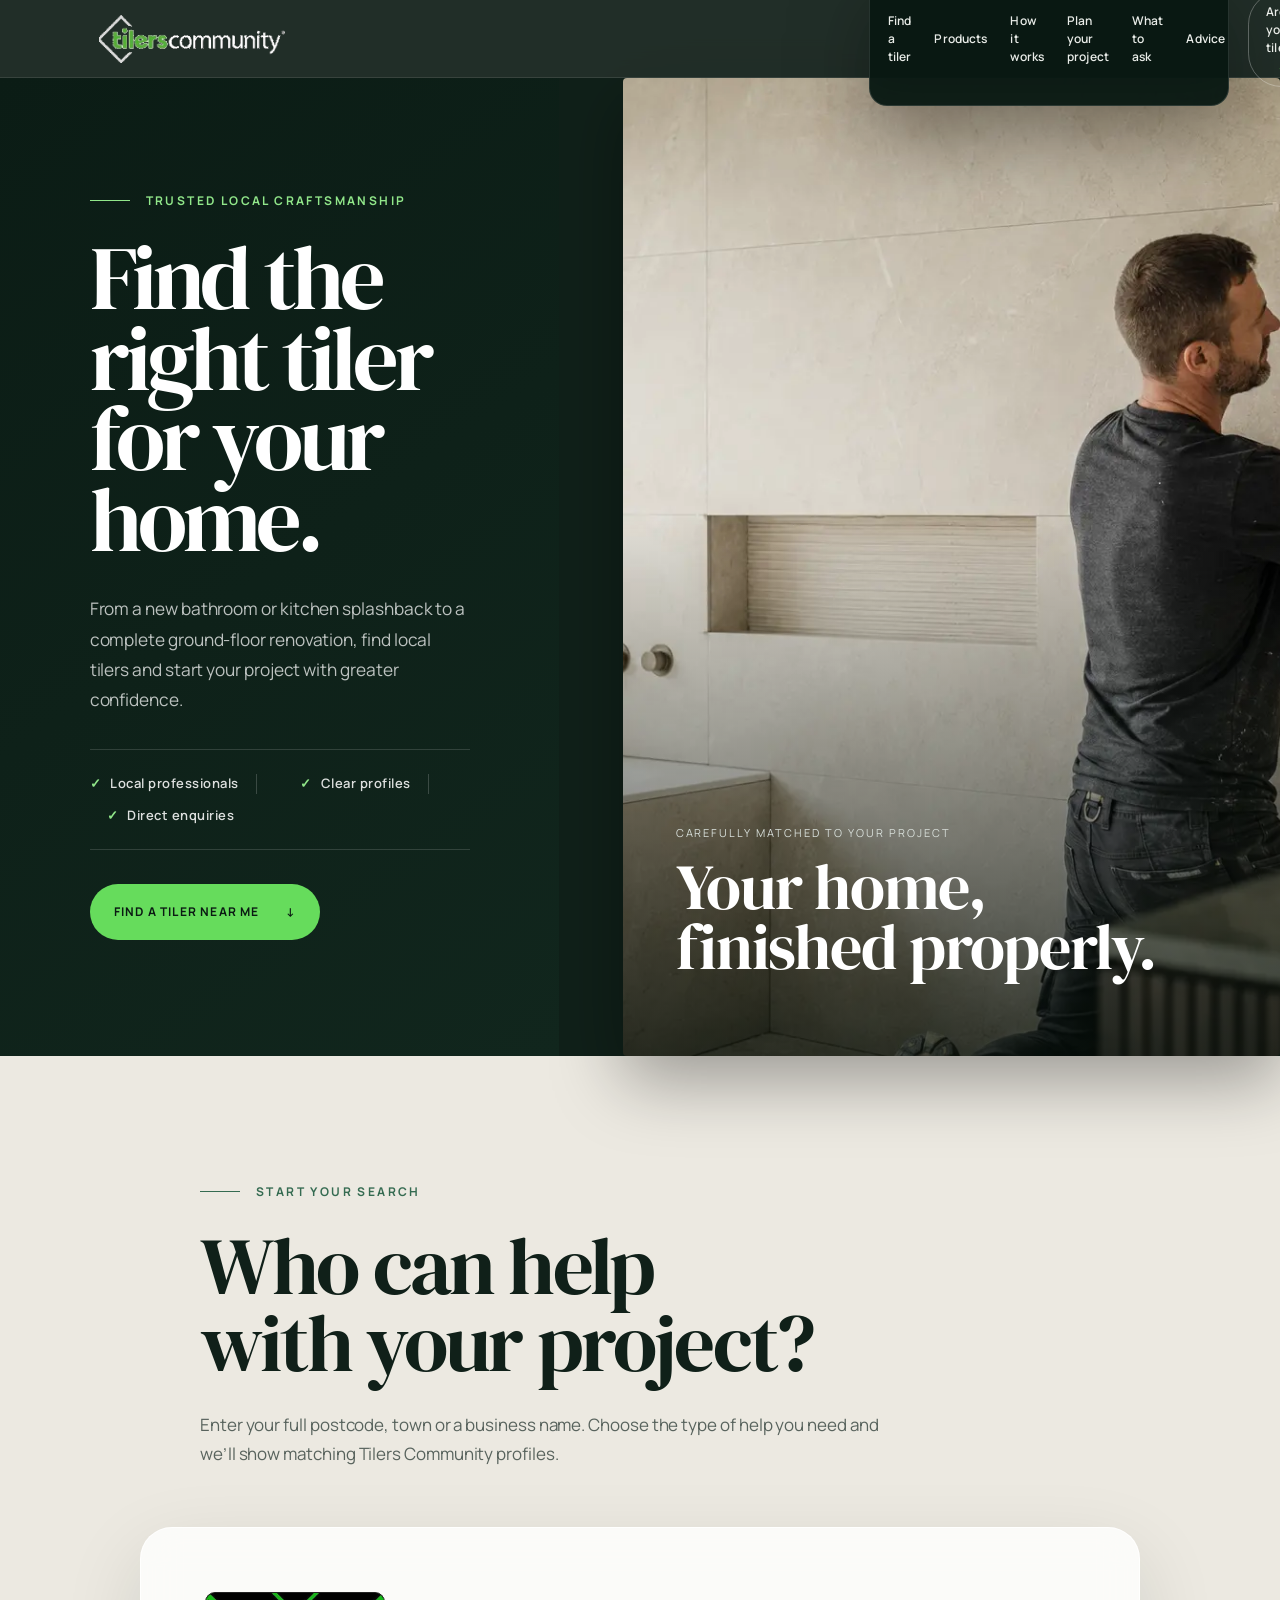
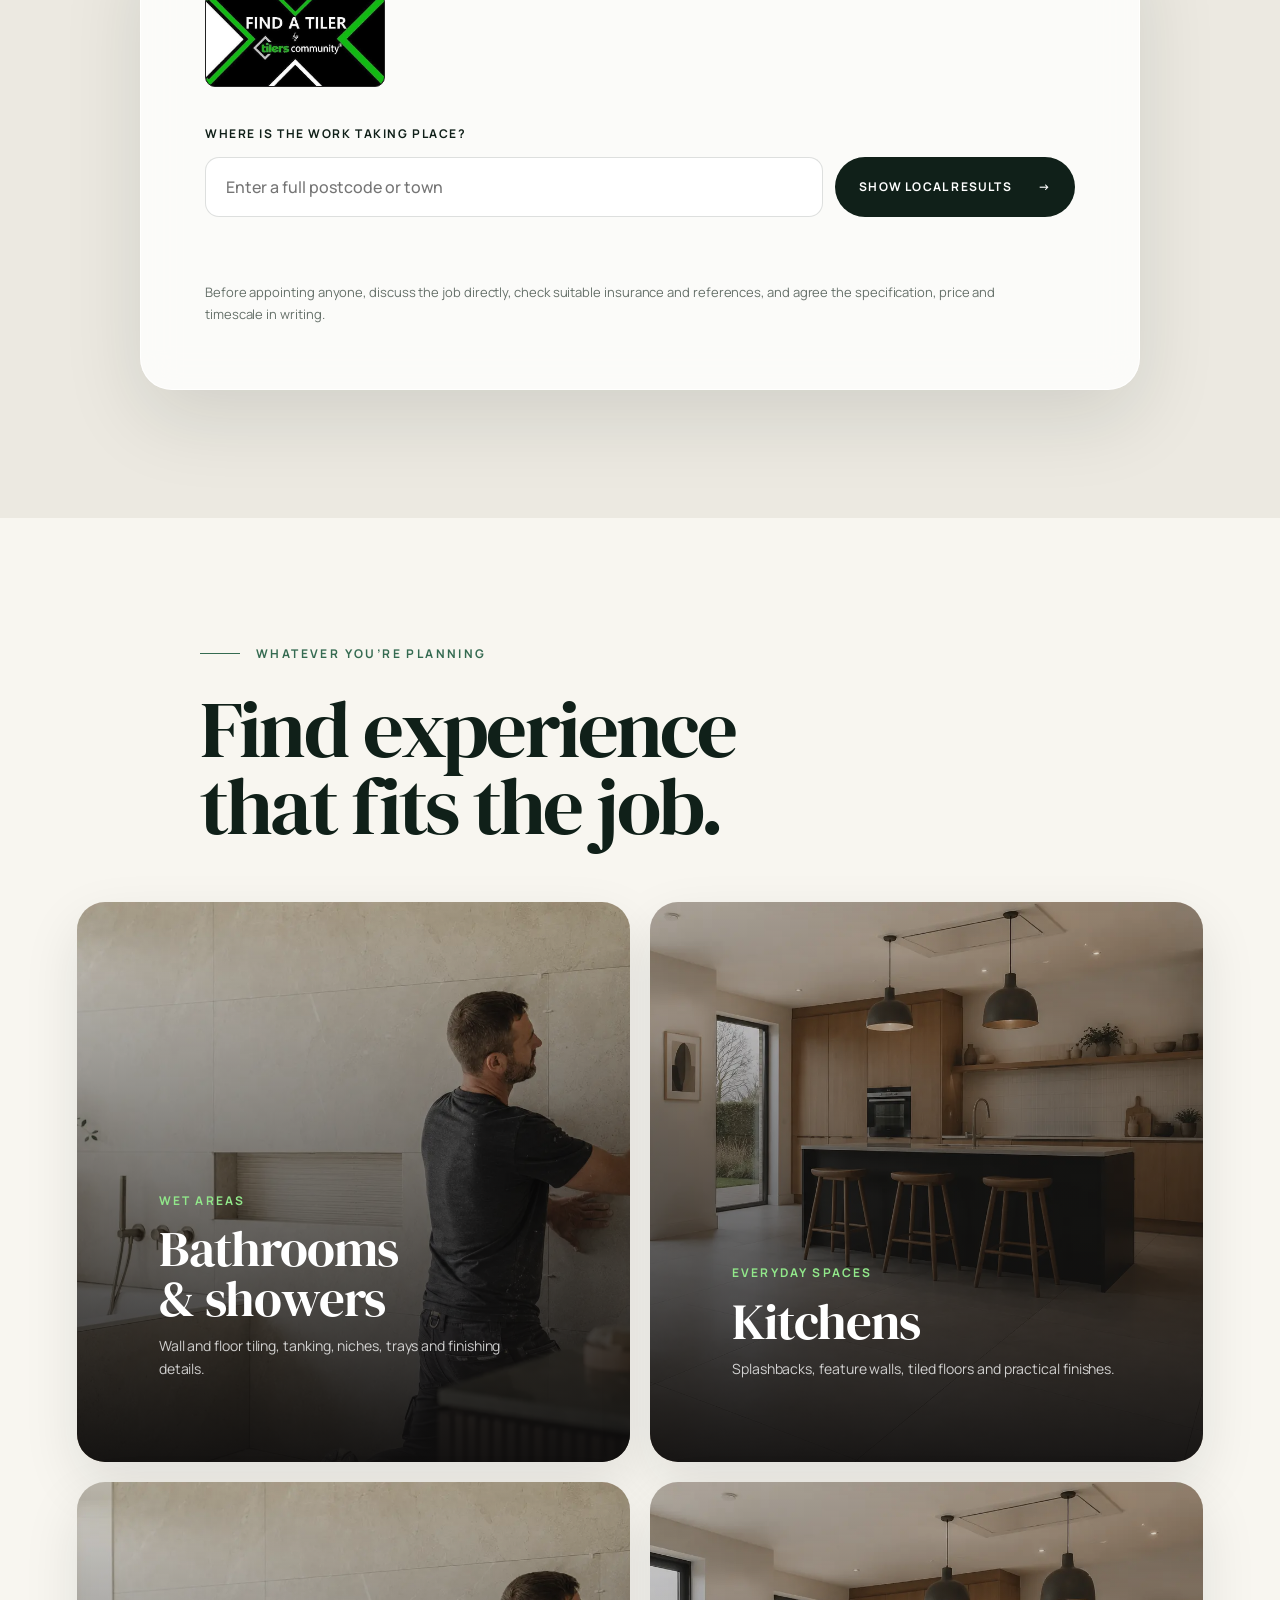
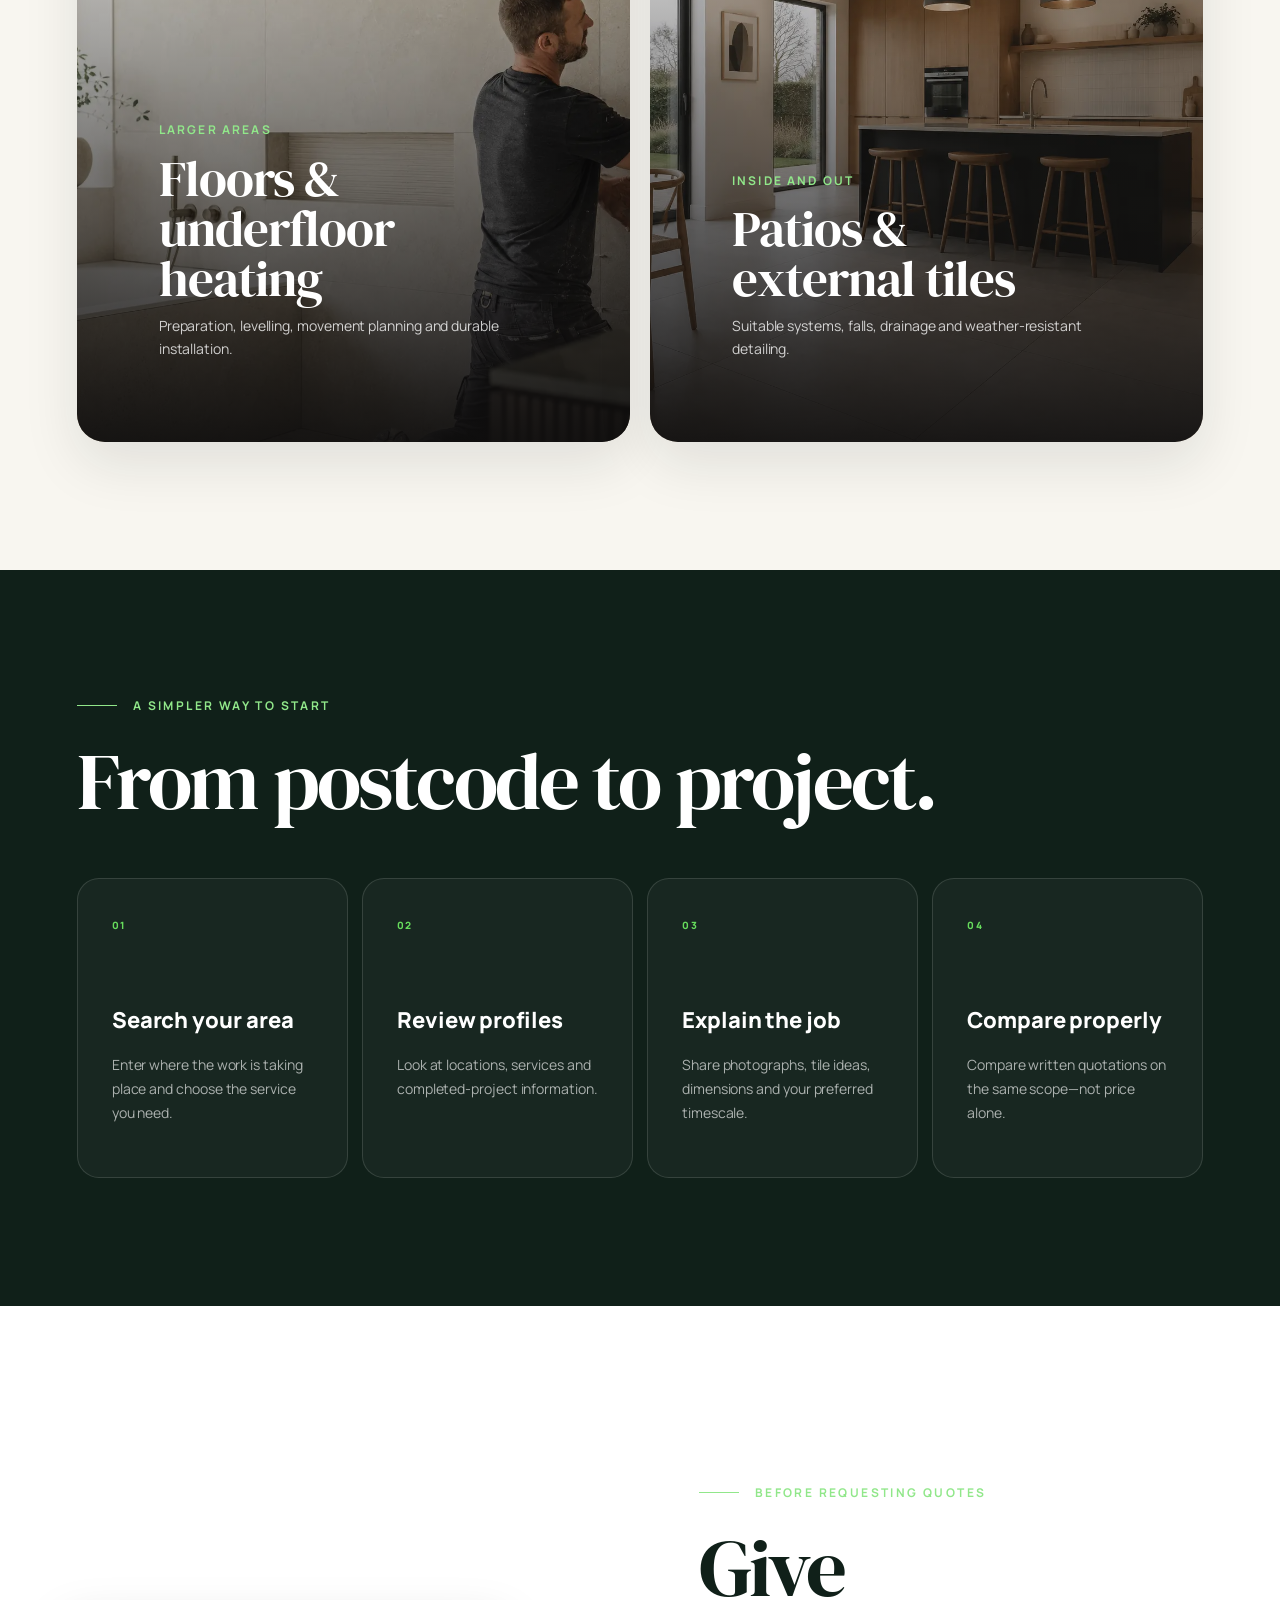
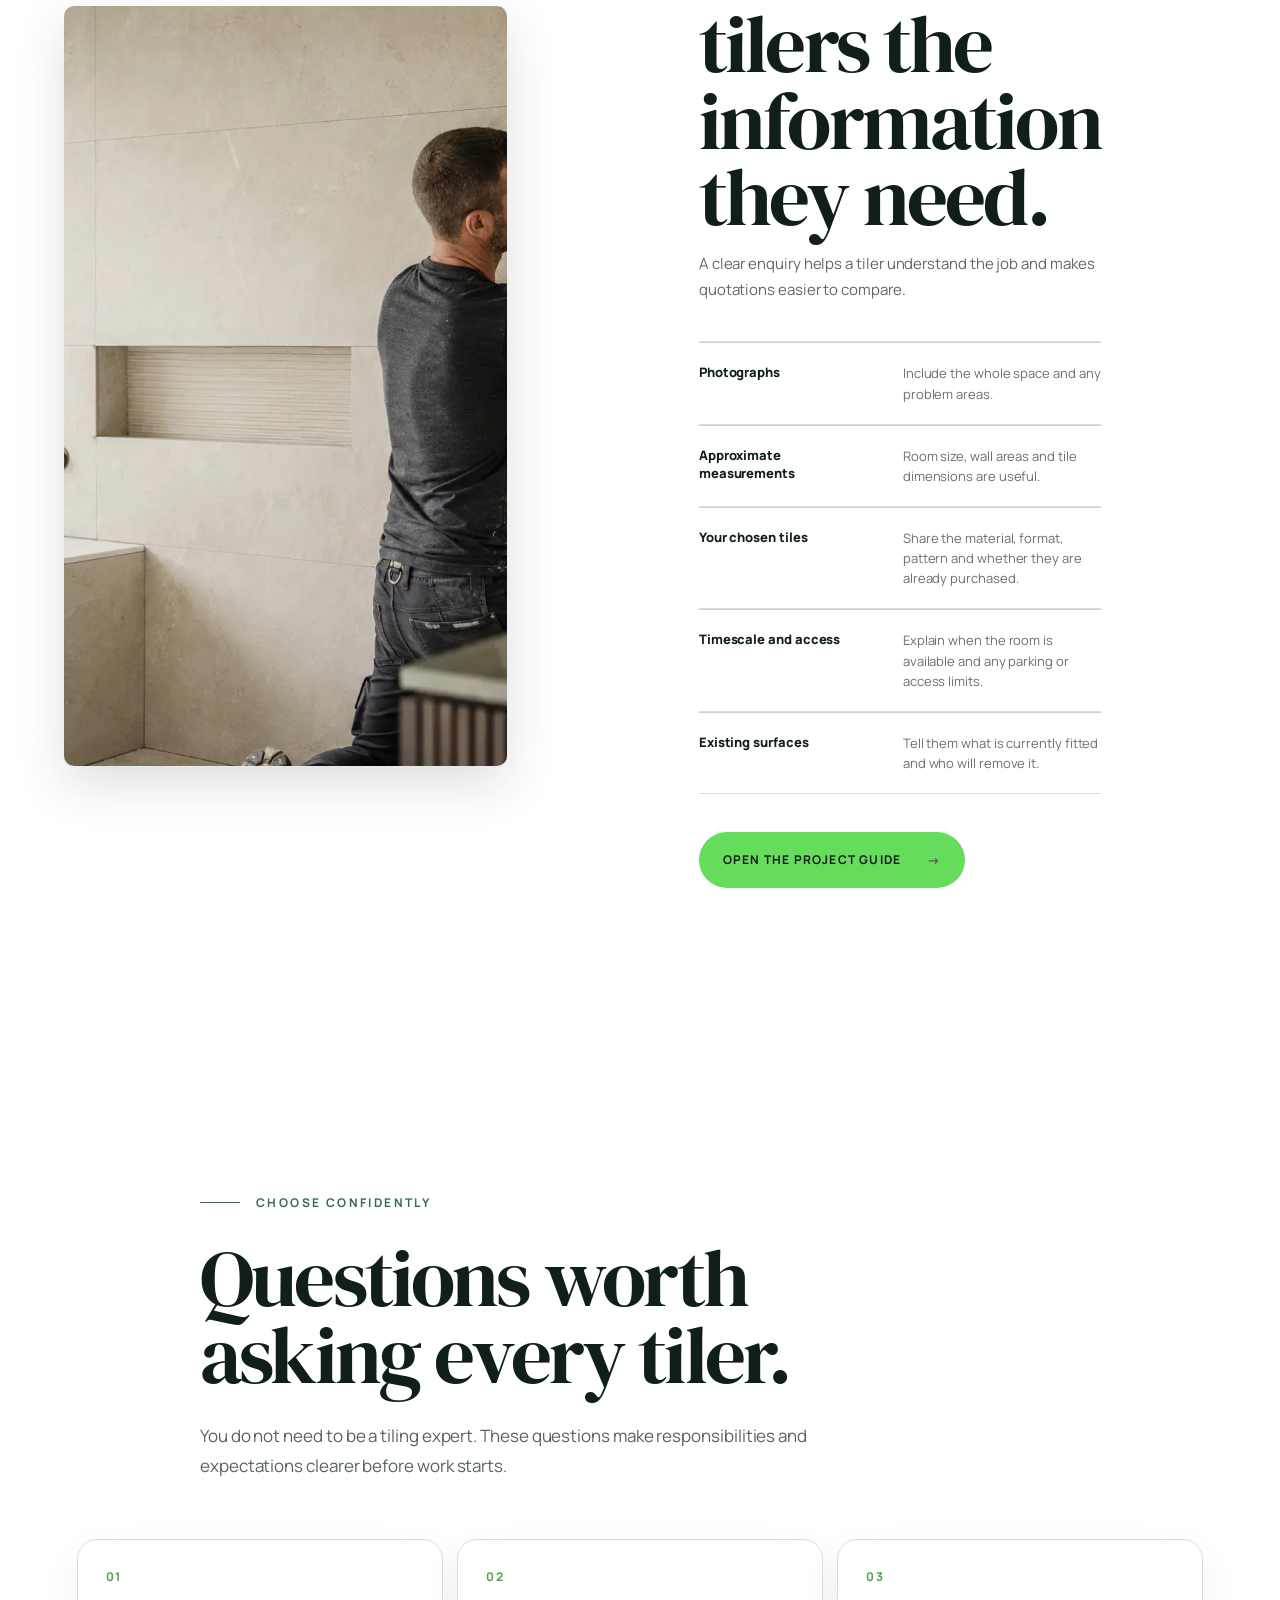
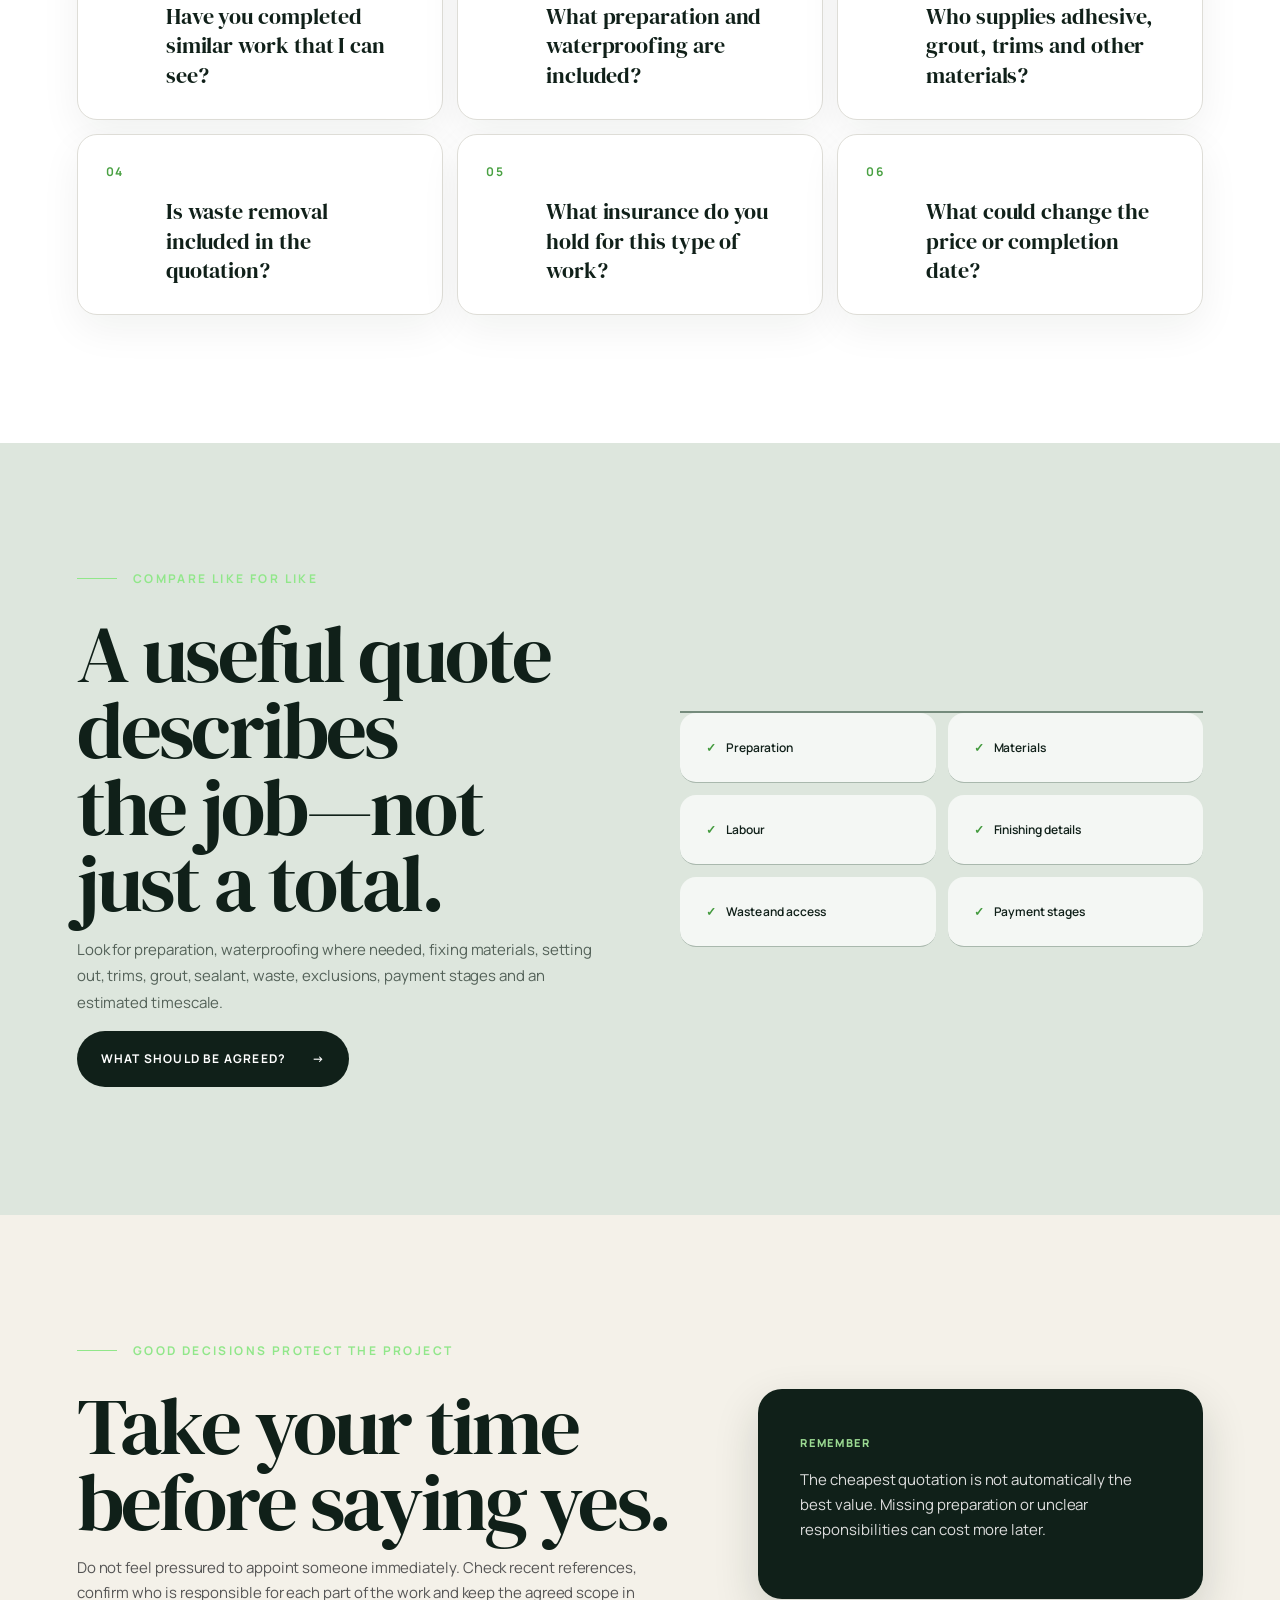
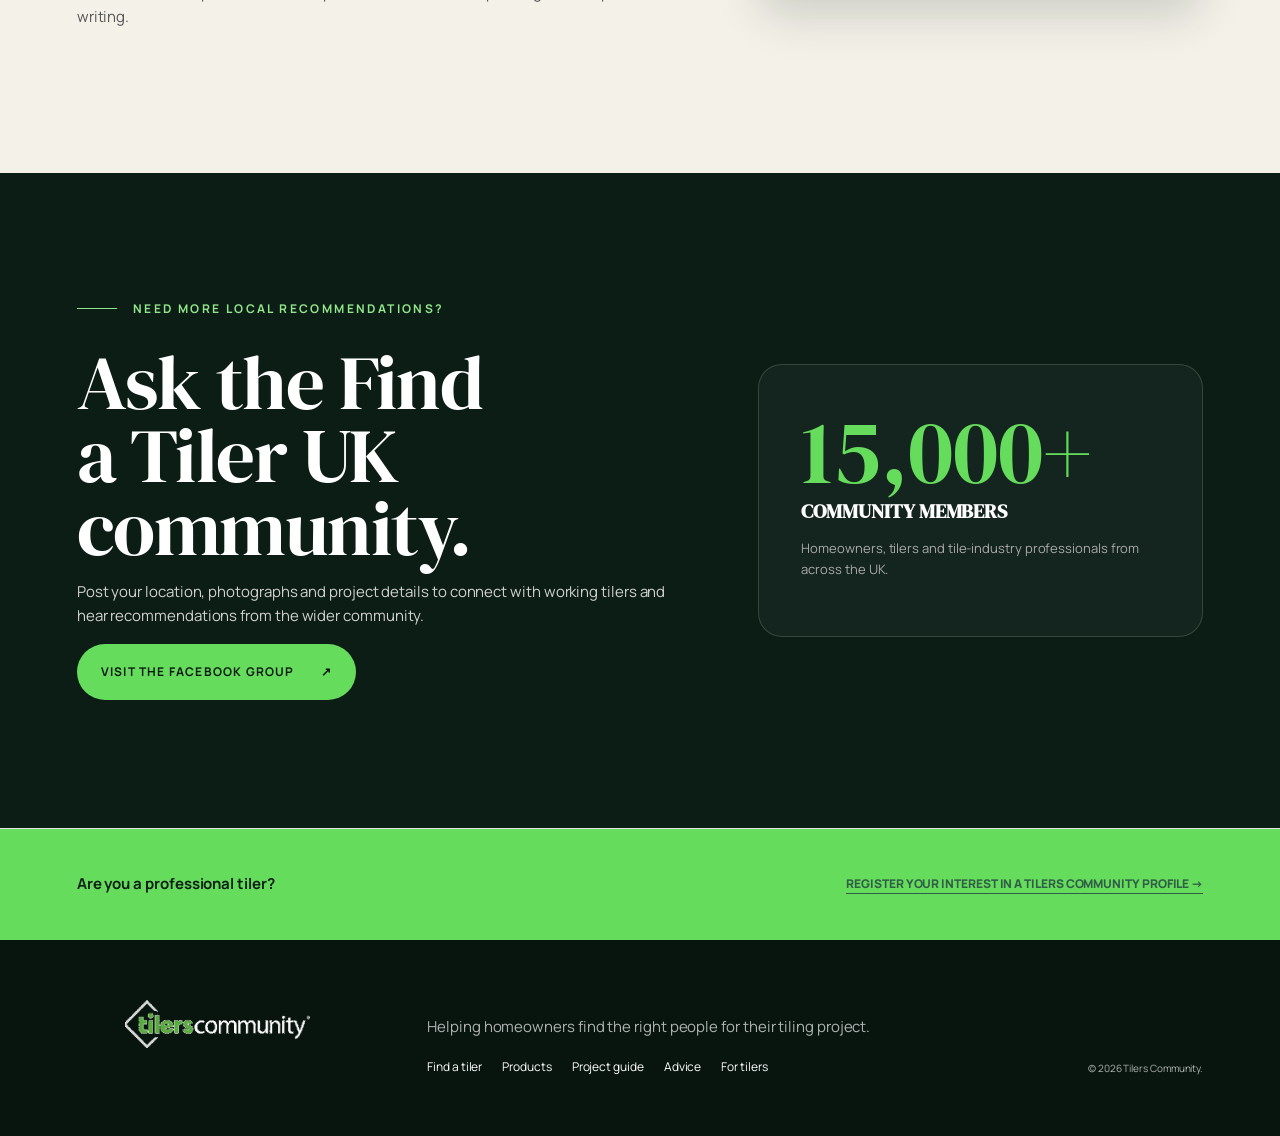
==== commit a8c7c803: "Add Products guide to main navigation" ====
--- a/index.html
+++ b/index.html
@@ -17,7 +17,7 @@
     <a class="brand brand-image" href="#top" aria-label="Tilers Community home"><img src="assets/tilers-community-logo-dark-bg.png" alt="Tilers Community"></a>
     <button class="menu-button" aria-expanded="false" aria-controls="main-nav"><b>Menu</b></button>
     <nav id="main-nav" class="main-nav" aria-label="Main navigation">
-      <a href="#find">Find a tiler</a><a href="#how">How it works</a><a href="#prepare">Plan your project</a><a href="#questions">What to ask</a><a href="resources.html">Advice</a>
+      <a href="#find">Find a tiler</a><a href="products.html">Products</a><a href="#how">How it works</a><a href="#prepare">Plan your project</a><a href="#questions">What to ask</a><a href="resources.html">Advice</a>
       <a class="nav-login" href="#trade-link">Are you a tiler? <span>↗</span></a>
     </nav>
   </header>
@@ -87,7 +87,7 @@
   </main>
 
   <dialog id="profile-dialog" class="profile-dialog"><button class="dialog-close" type="button" aria-label="Close profile">×</button><div id="profile-content"></div></dialog>
-  <footer><a class="brand brand-image footer-brand" href="#top"><img src="assets/tilers-community-logo-dark-bg.png" alt="Tilers Community"></a><div><p>Helping homeowners find the right people for their tiling project.</p><nav><a href="#find">Find a tiler</a><a href="#prepare">Project guide</a><a href="resources.html">Advice</a><a href="#trade-link">For tilers</a></nav></div><small>© <span id="year"></span> Tilers Community.</small></footer>
+  <footer><a class="brand brand-image footer-brand" href="#top"><img src="assets/tilers-community-logo-dark-bg.png" alt="Tilers Community"></a><div><p>Helping homeowners find the right people for their tiling project.</p><nav><a href="#find">Find a tiler</a><a href="products.html">Products</a><a href="#prepare">Project guide</a><a href="resources.html">Advice</a><a href="#trade-link">For tilers</a></nav></div><small>© <span id="year"></span> Tilers Community.</small></footer>
   <script src="script.js?v=20260830-1"></script>
 </body>
 </html>
